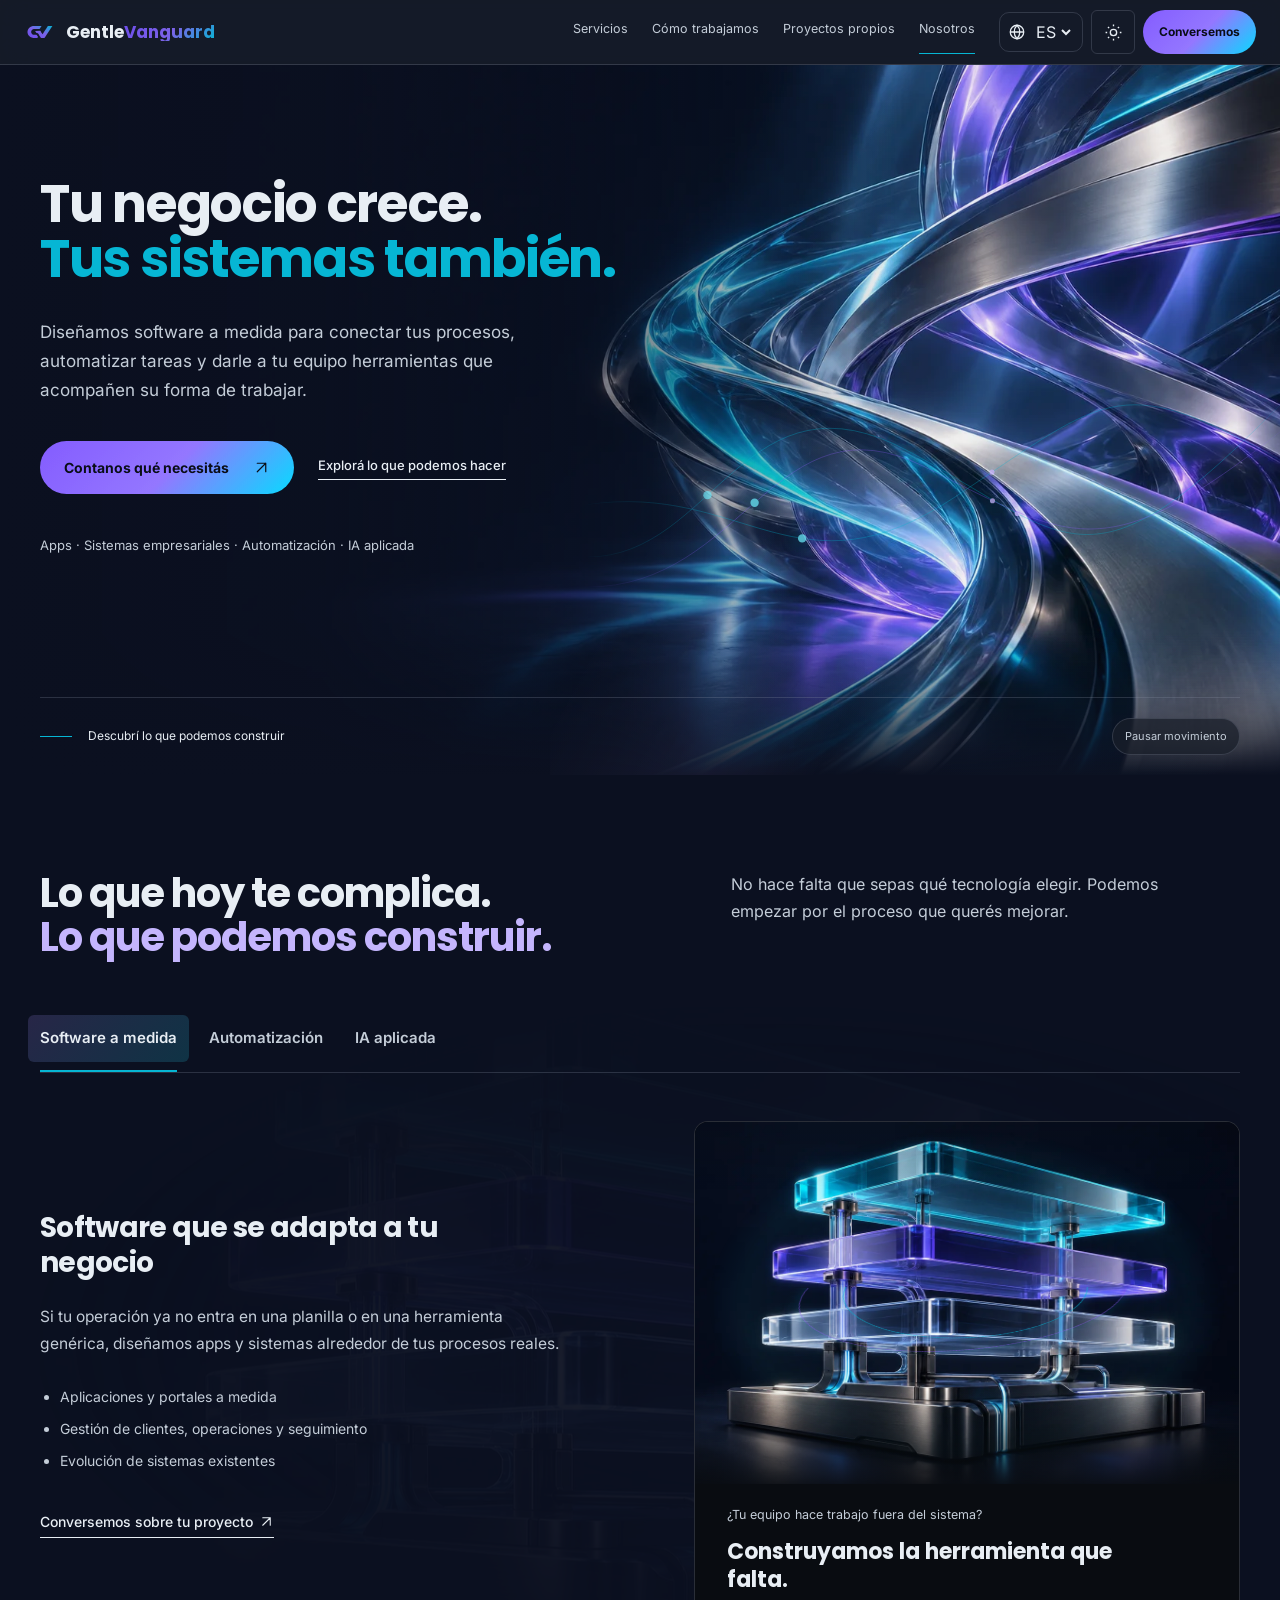
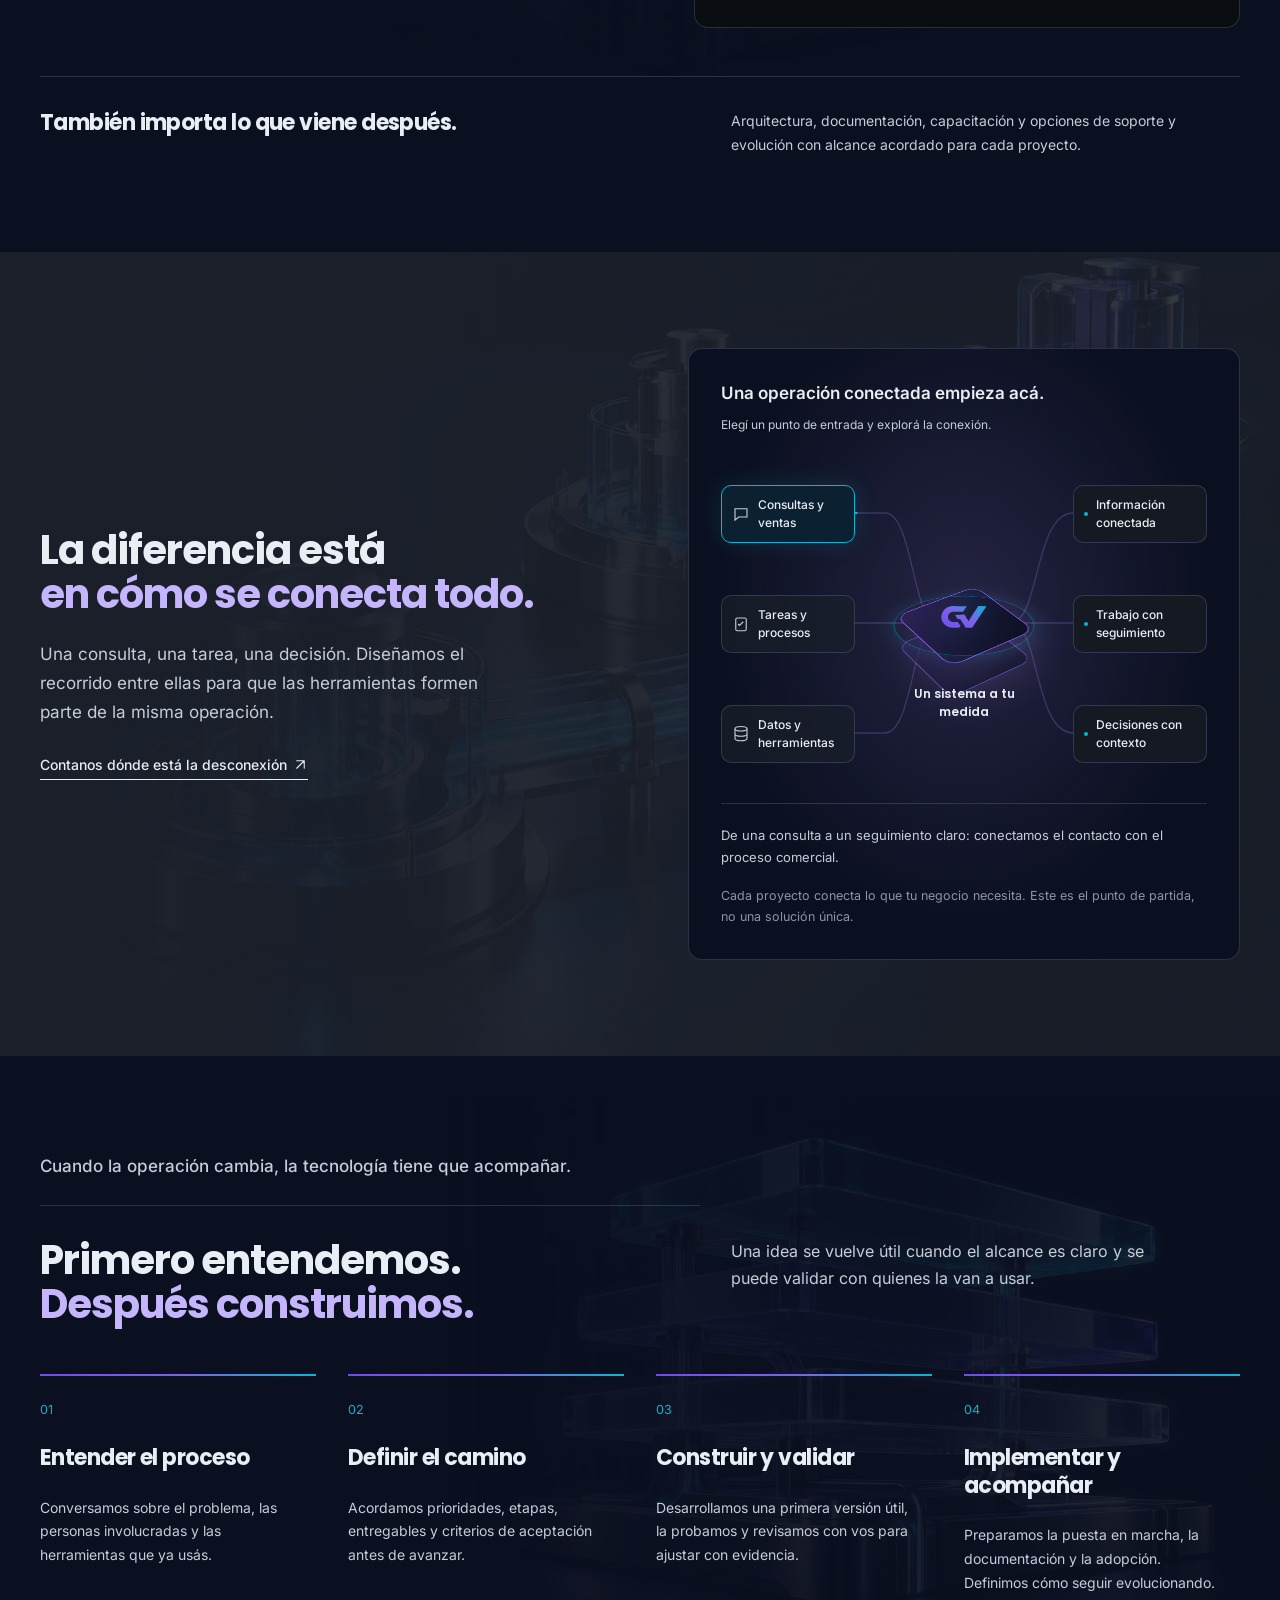
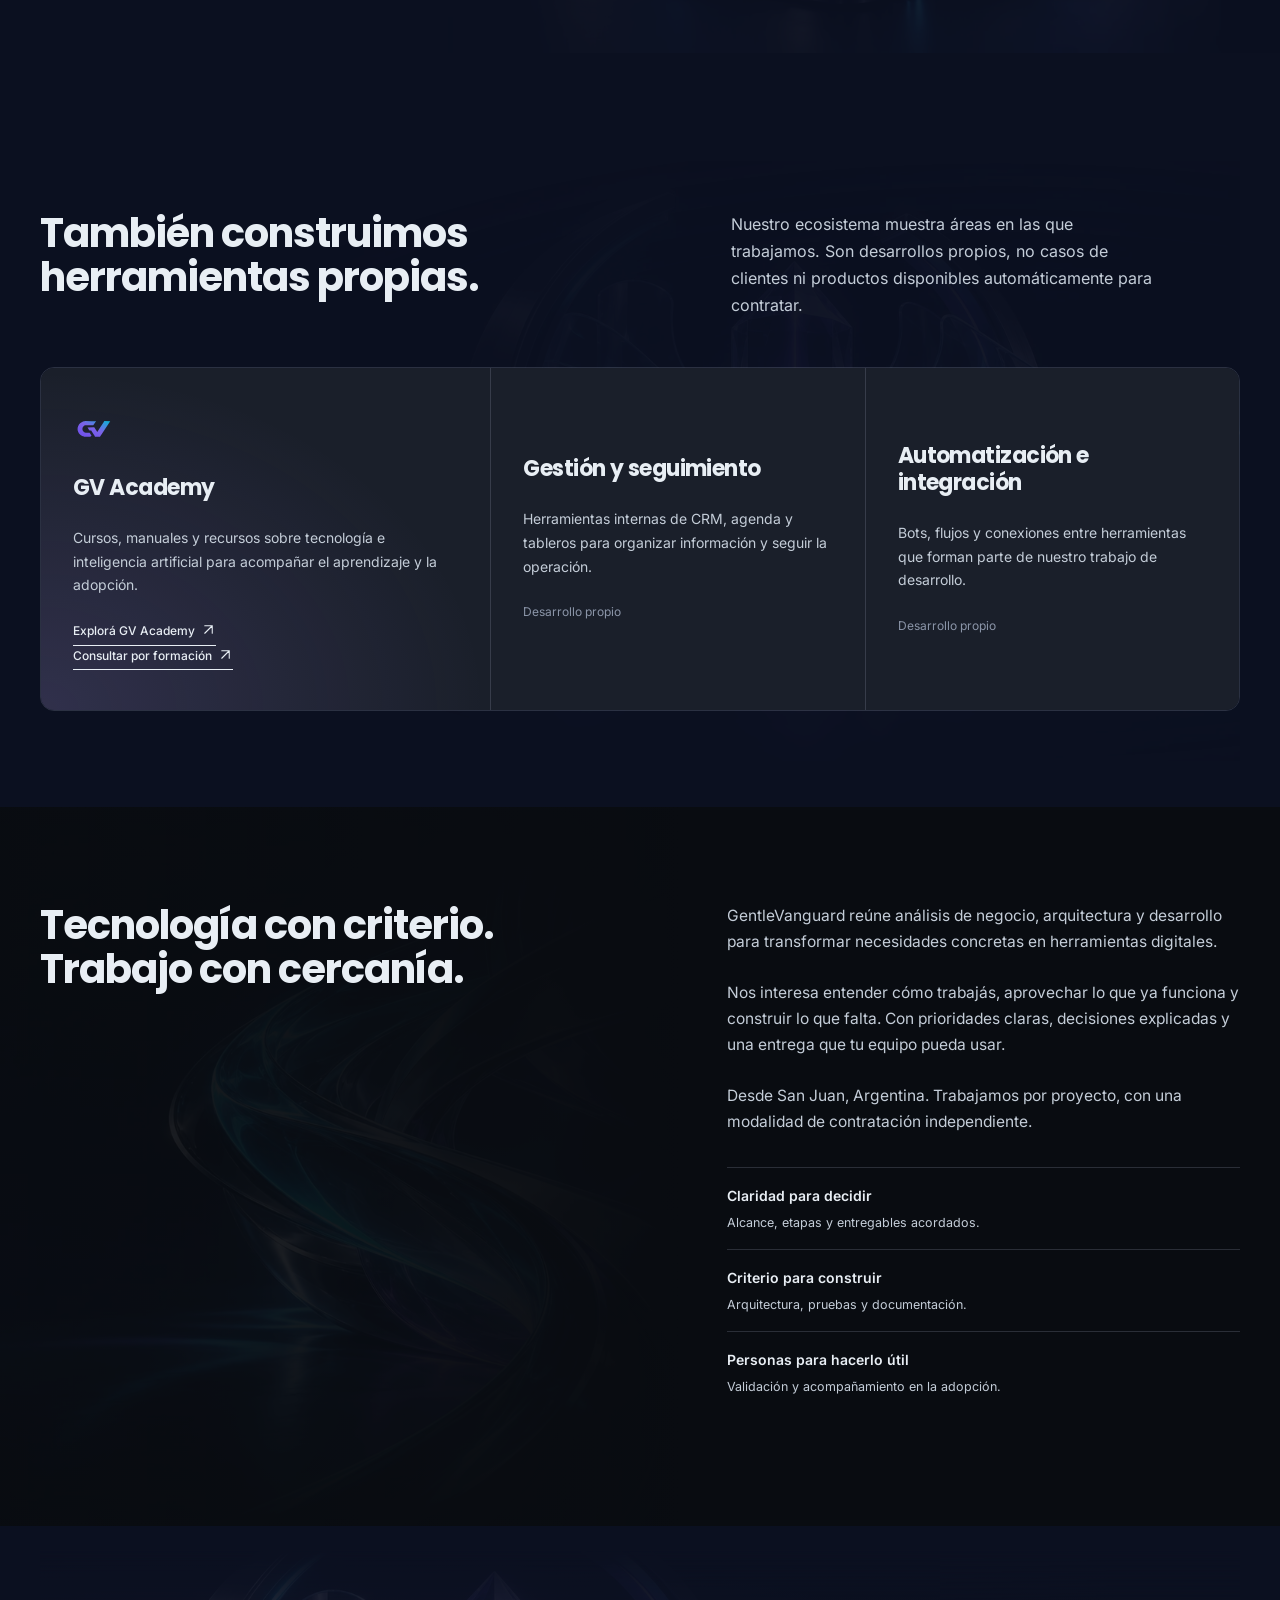
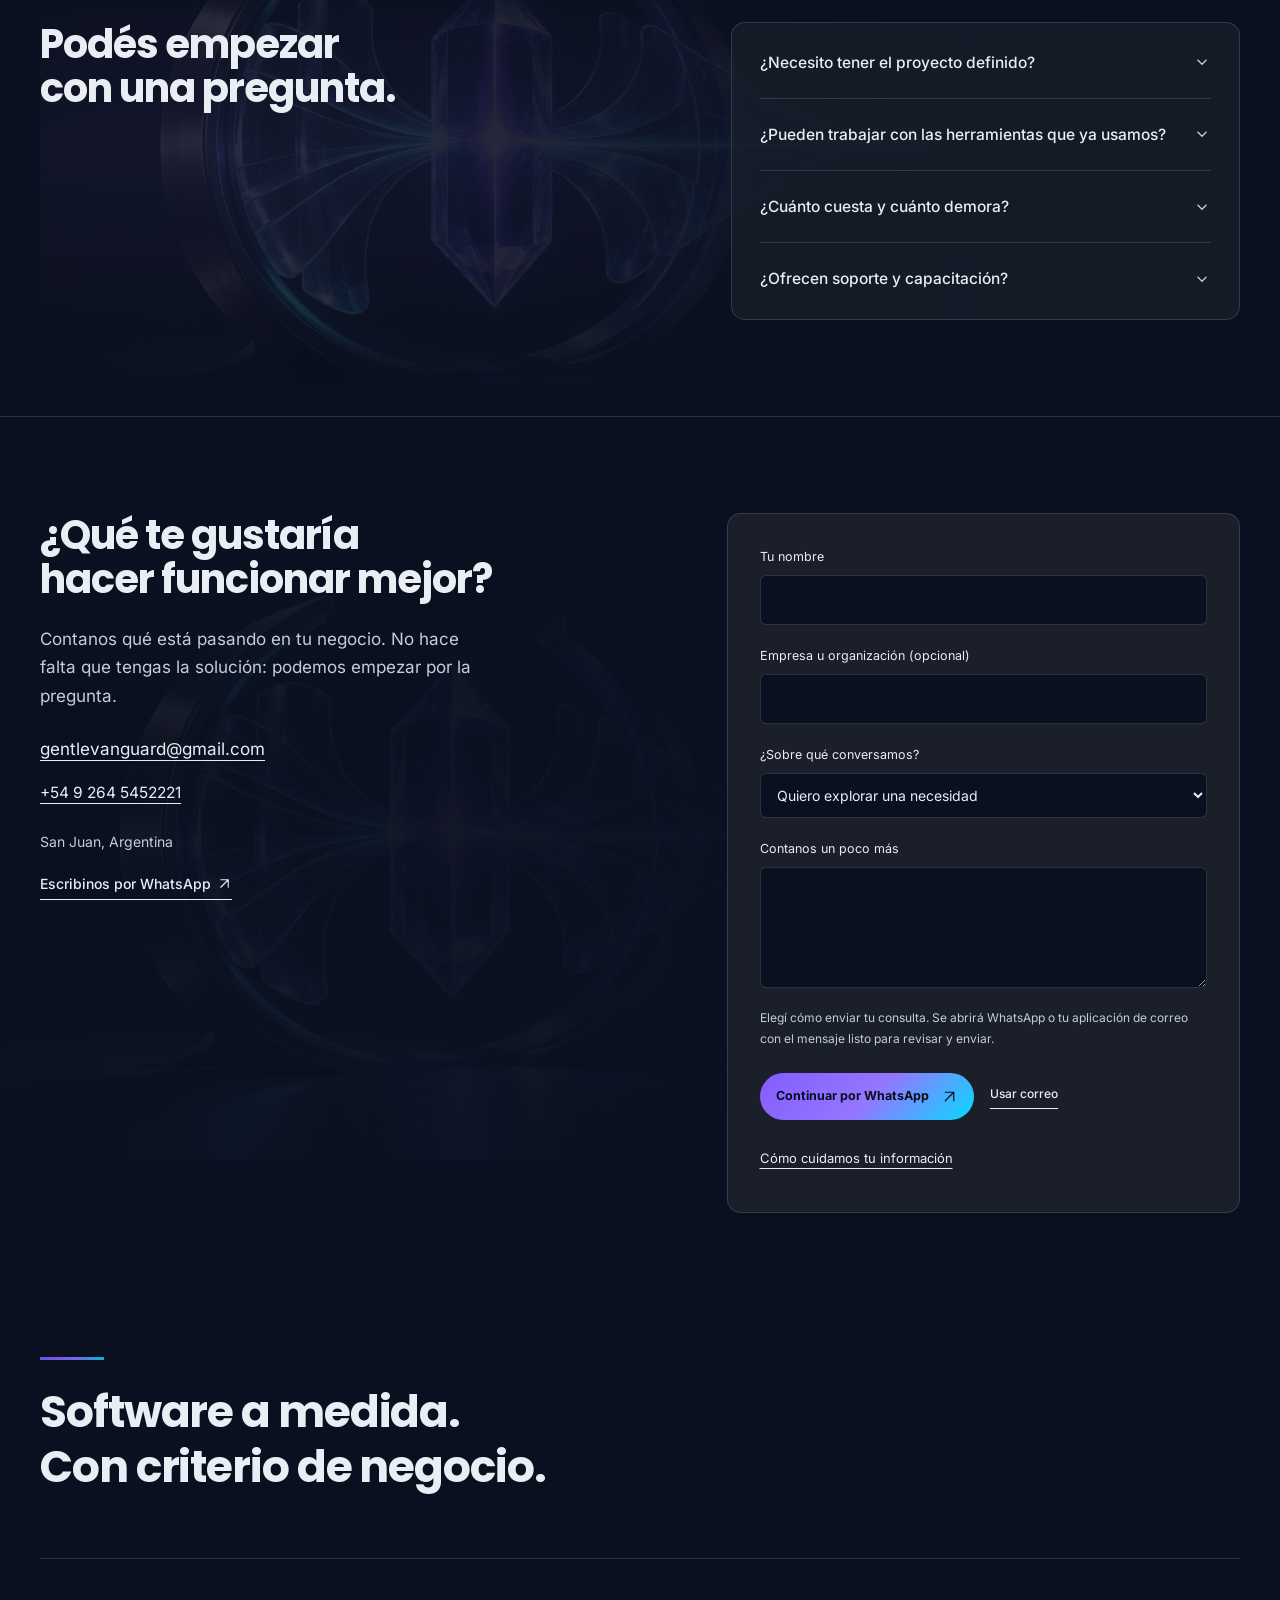
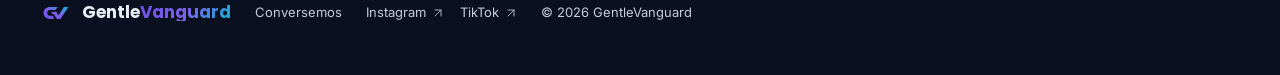
==== index.html @ 3170e5ed "Update GentleVanguard website and Academy catalog" ====
<!doctype html>
<html lang="es" data-theme="dark" id="page-top">
<head>
  <meta charset="utf-8"><meta name="viewport" content="width=device-width, initial-scale=1">
  <title>GentleVanguard — Software a medida para tu negocio</title>
  <meta name="description" content="Diseñamos apps, sistemas empresariales y automatizaciones a medida. Conectá tus procesos y avanzá por etapas con GentleVanguard.">
  <meta name="theme-color" content="#0B1020">
  <meta name="robots" content="index,follow">
  <meta property="og:type" content="website"><meta property="og:locale" content="es_AR">
  <meta property="og:title" content="GentleVanguard — Software a medida para tu negocio">
  <meta property="og:description" content="Apps, sistemas y automatización para conectar tu operación. Conversemos sobre lo que tu negocio necesita.">
  <link rel="preload" as="image" href="assets/nexus-hero.webp" media="(min-width: 769px)"><link rel="icon" href="assets/favicon.svg" type="image/svg+xml"><link rel="manifest" href="manifest.webmanifest">
  <link rel="stylesheet" href="assets/gv-fonts.css"><link rel="stylesheet" href="shell.css"><link rel="stylesheet" href="main.css"><link rel="stylesheet" href="site.css"><link rel="stylesheet" href="refinements.css">
  <script src="shell.js" defer></script><script src="content.js" defer></script><script src="app.js" defer></script><script src="experience.js" defer></script>
<link rel="canonical" href="https://gentlevanguard.github.io/"><meta property="og:url" content="https://gentlevanguard.github.io/"><meta property="og:image" content="https://gentlevanguard.github.io/assets/social-preview.png"><script>(()=>{function academyRoute(){if(/^#(?:sec-(?:destacados|cursos|manuales|micro|toolkits|gratis)|lead|charla-1)$/.test(location.hash))location.replace('/academy/'+location.search+location.hash)}academyRoute();addEventListener('hashchange',academyRoute)})();</script><link rel="stylesheet" href="public-chrome.css"></head>
<body data-public-surface="corporate" class="gv-app-shell">
  <a class="skip" href="#main" data-i18n="skip">Saltar al contenido</a>
  <header class="gv-topbar"><div class="gv-topbar-inner">
    <a href="#" class="gv-brand" aria-label="GentleVanguard"><img src="assets/icon.svg" class="gv-brand-logo" width="32" height="32" alt=""><span class="gv-brand-wordmark">Gentle<span>Vanguard</span></span></a>
    <nav id="navigation" aria-label="Principal"><a href="#servicios" data-i18n="navServices">Servicios</a><a href="#metodo" data-i18n="navMethod">Cómo trabajamos</a><a href="#proyectos" data-i18n="navProjects">Proyectos propios</a><a href="#nosotros" data-i18n="navAbout">Nosotros</a></nav>
    <div class="controls"><div class="language-control"><svg class="language-icon" width="18" height="18" viewBox="0 0 24 24" fill="none" stroke="currentColor" stroke-width="1.7" aria-hidden="true"><circle cx="12" cy="12" r="9"/><path d="M3 12h18M12 3c5 5 5 13 0 18-5-5-5-13 0-18Z"/></svg><select id="language" aria-label="Idioma"><option value="es">ES</option><option value="en">EN</option><option value="pt">PT</option></select></div><button id="theme" class="gv-icon-btn" type="button" aria-label="Cambiar tema"><svg width="19" height="19" viewBox="0 0 24 24" fill="none" stroke="currentColor" stroke-width="1.7" aria-hidden="true"><path d="M20.8 13a9 9 0 0 1-9.8-9.8A9 9 0 1 0 20.8 13Z"/></svg></button><a class="gv-btn gv-btn-primary button small" href="#contacto" data-i18n="talk">Conversemos</a><button id="menu" class="gv-icon-btn" type="button" aria-controls="navigation" aria-expanded="false" aria-label="Abrir menú"><svg width="22" height="22" viewBox="0 0 24 24" fill="none" stroke="currentColor" stroke-width="1.7" aria-hidden="true"><path d="M4 7h16M4 12h16M4 17h16"/></svg></button></div>
  </div></header>
  <main id="main">
    <section class="hero cinematic" aria-labelledby="hero-title"><picture class="hero-art" aria-hidden="true"><source media="(max-width:768px)" srcset="assets/nexus-mobile.webp"><img src="assets/nexus-hero.webp" width="1672" height="941" alt="" fetchpriority="high"></picture><div class="hero-shade" aria-hidden="true"></div><div class="hero-light" aria-hidden="true"></div><div class="wrap hero-layout"><div class="hero-copy"><h1 id="hero-title"><span data-i18n="hero1">Tu negocio crece.</span><br><span class="accent" data-i18n="hero2">Tus sistemas también.</span></h1><p class="lead" data-i18n="heroDesc">Diseñamos software a medida para conectar tus procesos, automatizar tareas y darle a tu equipo herramientas que acompañen su forma de trabajar.</p><div class="actions"><a class="gv-btn gv-btn-primary button" href="#contacto"><span data-i18n="heroCta">Contanos qué necesitás</span><span aria-hidden="true">↗</span></a><a class="text-link" href="#servicios" data-i18n="heroExplore">Explorá lo que podemos hacer</a></div><p class="hero-note" data-i18n="heroNote">Apps · Sistemas empresariales · Automatización · IA aplicada</p></div>
<div class="hero-signature" aria-hidden="true"><svg viewBox="0 0 480 190" fill="none"><path d="M5 150C90 150 110 20 220 80S340 180 475 40"/><circle r="2.8"><animateMotion dur="7s" begin="-0s" repeatCount="indefinite" path="M5 150C90 150 110 20 220 80S340 180 475 40"/></circle><circle r="1.7"><animateMotion dur="7s" begin="-3s" repeatCount="indefinite" path="M5 150C90 150 110 20 220 80S340 180 475 40"/></circle><path d="M5 170C110 170 130 40 230 90S350 160 475 60"/><circle r="2.8"><animateMotion dur="9s" begin="-1s" repeatCount="indefinite" path="M5 170C110 170 130 40 230 90S350 160 475 60"/></circle><circle r="1.7"><animateMotion dur="9s" begin="-4s" repeatCount="indefinite" path="M5 170C110 170 130 40 230 90S350 160 475 60"/></circle><path d="M5 115C110 100 145 180 250 110S360 25 475 90"/><circle r="2.8"><animateMotion dur="11s" begin="-2s" repeatCount="indefinite" path="M5 115C110 100 145 180 250 110S360 25 475 90"/></circle><circle r="1.7"><animateMotion dur="11s" begin="-5s" repeatCount="indefinite" path="M5 115C110 100 145 180 250 110S360 25 475 90"/></circle></svg></div></div><div class="wrap hero-bottom"><a href="#servicios" class="scroll-cue"><span class="scroll-line" aria-hidden="true"></span><span data-i18n="scrollDiscover">Descubrí lo que podemos construir</span></a><button class="motion-toggle" type="button" aria-pressed="false" data-i18n="pauseMotion">Pausar movimiento</button></div></section>
    <section class="wrap section" id="servicios"><div class="section-heading"><h2><span data-i18n="servicesTitleFirst">Lo que hoy te complica.</span><br><span class="section-accent" data-i18n="servicesTitleAccent">Lo que podemos construir.</span></h2><p data-i18n="servicesIntro">No hace falta que sepas qué tecnología elegir. Podemos empezar por el proceso que querés mejorar.</p></div>
      <div class="service-explorer"><div class="service-tabs" role="tablist" aria-label="Servicios"><button class="service-tab" id="tab-software" type="button" role="tab" aria-controls="panel-software" aria-selected="true" data-service="software" data-i18n="tabSoftware">Software a medida</button><button class="service-tab" id="tab-automation" type="button" role="tab" aria-controls="panel-automation" aria-selected="false" data-service="automation" data-i18n="tabAutomation">Automatización</button><button class="service-tab" id="tab-ai" type="button" role="tab" aria-controls="panel-ai" aria-selected="false" data-service="ai" data-i18n="tabAi">IA aplicada</button></div><div class="service-panels"><div class="service-row" id="panel-software" role="tabpanel" aria-labelledby="tab-software" tabindex="0"><div><h3 data-i18n="s1Title">Software que se adapta a tu negocio</h3><p data-i18n="s1Desc">Si tu operación ya no entra en una planilla o en una herramienta genérica, diseñamos apps y sistemas alrededor de tus procesos reales.</p><ul><li data-i18n="s1a">Aplicaciones y portales a medida</li><li data-i18n="s1b">Gestión de clientes, operaciones y seguimiento</li><li data-i18n="s1c">Evolución de sistemas existentes</li></ul><a href="#contacto" class="text-link" data-interest="software" data-i18n="serviceCta">Conversemos sobre tu proyecto ↗</a></div><div class="service-aside spotlight-card"><figure aria-hidden="true" class="service-scene" data-scene="software"><div class="scene-object"><img src="assets/service-software.webp" width="1200" height="800" loading="lazy" decoding="async" alt="" data-scene-art><span class="scene-halo halo-a"></span><span class="scene-halo halo-b"></span><span class="scene-flare"></span></div></figure><span data-i18n="s1Prompt">¿Tu equipo hace trabajo fuera del sistema?</span><p data-i18n="s1Answer">Construyamos la herramienta que falta.</p></div></div>
      <div class="service-row" id="panel-automation" role="tabpanel" aria-labelledby="tab-automation" tabindex="0"><div><h3 data-i18n="s2Title">Menos tareas repetidas. Más conexión.</h3><p data-i18n="s2Desc">Conectamos herramientas y automatizamos pasos de la operación para que la información llegue donde tiene que estar.</p><ul><li data-i18n="s2a">Integraciones entre sistemas, CRM y pagos</li><li data-i18n="s2b">Bots y flujos de atención por WhatsApp</li><li data-i18n="s2c">Tableros y reportes para dar seguimiento</li></ul><a href="#contacto" class="text-link" data-interest="automation" data-i18n="automationCta">Hablemos de tus procesos ↗</a></div><div class="service-aside spotlight-card"><figure aria-hidden="true" class="service-scene" data-scene="automation"><div class="scene-object"><img src="assets/service-automation.webp" width="1200" height="800" loading="lazy" decoding="async" alt="" data-scene-art><span class="scene-halo halo-a"></span><span class="scene-halo halo-b"></span><span class="scene-flare"></span></div></figure><span data-i18n="s2Prompt">¿Cargás el mismo dato más de una vez?</span><p data-i18n="s2Answer">Conectemos lo que hoy funciona por separado.</p></div></div>
      <div class="service-row" id="panel-ai" role="tabpanel" aria-labelledby="tab-ai" tabindex="0"><div><h3 data-i18n="s3Title">IA aplicada, con un propósito claro</h3><p data-i18n="s3Desc">Evaluamos dónde la inteligencia artificial puede ayudar: asistentes, consulta de información y apoyo a tareas concretas, con límites y revisión humana definidos.</p><ul><li data-i18n="s3a">Asistentes conectados a información de tu organización</li><li data-i18n="s3b">Apoyo a flujos de trabajo y contenidos</li><li data-i18n="s3c">Capacitación para una adopción responsable</li></ul><a href="#contacto" class="text-link" data-interest="ai" data-i18n="aiCta">Exploremos un caso de uso ↗</a></div><div class="service-aside spotlight-card"><figure aria-hidden="true" class="service-scene" data-scene="ai"><div class="scene-object"><img src="assets/service-ai.webp" width="1200" height="800" loading="lazy" decoding="async" alt="" data-scene-art><span class="scene-halo halo-a"></span><span class="scene-halo halo-b"></span><span class="scene-flare"></span></div></figure><span data-i18n="s3Prompt">¿Querés usar IA y no sabés por dónde empezar?</span><p data-i18n="s3Answer">Empecemos por una necesidad concreta.</p></div></div>
      </div></div><div class="support-line"><h3 data-i18n="supportTitle">También importa lo que viene después.</h3><p data-i18n="supportDesc">Arquitectura, documentación, capacitación y opciones de soporte y evolución con alcance acordado para cada proyecto.</p></div>
    </section>
    <section class="connections section"><div class="wrap connections-layout"><div><h2><span data-i18n="connectionsTitleFirst">La diferencia está</span><br><span class="section-accent" data-i18n="connectionsTitleAccent">en cómo se conecta todo.</span></h2><p class="lead" data-i18n="connectionsDesc">Una consulta, una tarea, una decisión. Diseñamos el recorrido entre ellas para que las herramientas formen parte de la misma operación.</p><a class="text-link" href="#contacto" data-i18n="connectionsCta">Contanos dónde está la desconexión ↗</a></div><figure class="operation operation-network" data-entry="sales" aria-labelledby="operation-title"><figcaption id="operation-title" data-i18n="diagramTitle">Una operación conectada empieza acá.</figcaption><p class="op-instruction" data-i18n="opInstruction">Elegí un punto de entrada y explorá la conexión.</p><div class="op-board"><svg class="op-connections op-mobile-connections" viewBox="0 0 360 460" preserveAspectRatio="none" fill="none" aria-hidden="true"><path class="op-wire" d="M60 98V135C60 182 180 155 180 210"/><path class="op-signal signal-sales" d="M60 98V135C60 182 180 155 180 210"/><path class="op-wire" d="M180 98V210"/><path class="op-signal signal-tasks" d="M180 98V210"/><path class="op-wire" d="M300 98V135C300 182 180 155 180 210"/><path class="op-signal signal-data" d="M300 98V135C300 182 180 155 180 210"/><path class="op-wire" d="M180 250C180 316 60 280 60 360"/><path class="op-signal signal-out" d="M180 250C180 316 60 280 60 360"/><path class="op-wire" d="M180 250V360"/><path class="op-signal signal-out" d="M180 250V360"/><path class="op-wire" d="M180 250C180 316 300 280 300 360"/><path class="op-signal signal-out" d="M180 250C180 316 300 280 300 360"/></svg><svg class="op-connections" viewBox="0 0 640 360" preserveAspectRatio="none" fill="none" aria-hidden="true"><path class="op-wire wire-in wire-sales" d="M174 70H216C253 70 252 180 285 180"/><path class="op-signal signal-sales" d="M174 70H216C253 70 252 180 285 180"/><path class="op-wire wire-in wire-tasks" d="M174 180H285"/><path class="op-signal signal-tasks" d="M174 180H285"/><path class="op-wire wire-in wire-data" d="M174 290H216C253 290 252 180 285 180"/><path class="op-signal signal-data" d="M174 290H216C253 290 252 180 285 180"/><path class="op-wire wire-out" d="M355 180H381C420 180 412 70 464 70"/><path class="op-signal signal-out" d="M355 180H381C420 180 412 70 464 70"/><path class="op-wire wire-out" d="M355 180H464"/><path class="op-signal signal-out" d="M355 180H464"/><path class="op-wire wire-out" d="M355 180H381C420 180 412 290 464 290"/><path class="op-signal signal-out" d="M355 180H381C420 180 412 290 464 290"/></svg><div class="op-inputs" role="group" aria-label="Puntos de entrada"><button class="op-input input-sales" type="button" data-entry="sales" aria-pressed="true"><svg width="19" height="19" viewBox="0 0 24 24" fill="none" stroke="currentColor" stroke-width="1.5" aria-hidden="true"><path d="M4 5h16v11H9l-5 4V5Z"/></svg><span data-i18n="flowSales">Consultas y ventas</span></button><button class="op-input input-tasks" type="button" data-entry="tasks" aria-pressed="false"><svg width="19" height="19" viewBox="0 0 24 24" fill="none" stroke="currentColor" stroke-width="1.5" aria-hidden="true"><rect x="5" y="4" width="14" height="17" rx="2"/><path d="m8 12 2 2 5-5"/></svg><span data-i18n="flowTasks">Tareas y procesos</span></button><button class="op-input input-data" type="button" data-entry="data" aria-pressed="false"><svg width="19" height="19" viewBox="0 0 24 24" fill="none" stroke="currentColor" stroke-width="1.5" aria-hidden="true"><ellipse cx="12" cy="5" rx="8" ry="3"/><path d="M4 5v13c0 4 16 4 16 0V5M4 12c0 4 16 4 16 0"/></svg><span data-i18n="flowData">Datos y herramientas</span></button></div><div class="op-core"><span class="core-plane plane-back" aria-hidden="true"></span><span class="core-plane plane-front" aria-hidden="true"></span><span class="core-orbit" aria-hidden="true"></span><img src="assets/icon.svg" width="58" height="58" alt=""><strong data-i18n="flowCore">Un sistema a tu medida</strong></div><div class="op-output output-0"><span class="output-dot" aria-hidden="true"></span><span data-i18n="flow1">Información conectada</span></div><div class="op-output output-1"><span class="output-dot" aria-hidden="true"></span><span data-i18n="flow2">Trabajo con seguimiento</span></div><div class="op-output output-2"><span class="output-dot" aria-hidden="true"></span><span data-i18n="flow3">Decisiones con contexto</span></div></div><div class="op-scenarios" aria-live="polite"><p data-op-description="sales" data-i18n="opSalesDesc">De una consulta a un seguimiento claro: conectamos el contacto con el proceso comercial.</p><p data-op-description="tasks" data-i18n="opTasksDesc" hidden>De una tarea repetida a un flujo coordinado: conectamos los pasos y sus responsables.</p><p data-op-description="data" data-i18n="opDataDesc" hidden>De datos dispersos a información útil: conectamos herramientas para consultar y decidir con contexto.</p></div><p class="op-note" data-i18n="diagramNote">Cada proyecto conecta lo que tu negocio necesita. Este es el punto de partida, no una solución única.</p></figure></div></section><section class="method section ambient-section" id="metodo"><div class="wrap"><p class="method-principle" data-i18n="statement">Cuando la operación cambia, la tecnología tiene que acompañar.</p><div class="section-heading"><h2><span data-i18n="methodTitleFirst">Primero entendemos.</span><br><span class="section-accent" data-i18n="methodTitleAccent">Después construimos.</span></h2><p data-i18n="methodIntro">Una idea se vuelve útil cuando el alcance es claro y se puede validar con quienes la van a usar.</p></div><ol class="steps"><li><h3 data-i18n="m1Title">Entender el proceso</h3><p data-i18n="m1Desc">Conversamos sobre el problema, las personas involucradas y las herramientas que ya usás.</p></li><li><h3 data-i18n="m2Title">Definir el camino</h3><p data-i18n="m2Desc">Acordamos prioridades, etapas, entregables y criterios de aceptación antes de avanzar.</p></li><li><h3 data-i18n="m3Title">Construir y validar</h3><p data-i18n="m3Desc">Desarrollamos una primera versión útil, la probamos y revisamos con vos para ajustar con evidencia.</p></li><li><h3 data-i18n="m4Title">Implementar y acompañar</h3><p data-i18n="m4Desc">Preparamos la puesta en marcha, la documentación y la adopción. Definimos cómo seguir evolucionando.</p></li></ol></div></section>
    <section class="wrap section ambient-section" id="proyectos"><div class="section-heading"><h2 data-i18n="projectsTitle">También construimos<br>herramientas propias.</h2><p data-i18n="projectsIntro">Nuestro ecosistema muestra áreas en las que trabajamos. Son desarrollos propios, no casos de clientes ni productos disponibles automáticamente para contratar.</p></div><div class="projects"><article class="spotlight-card"><img src="assets/icon.svg" width="42" height="42" alt="" loading="lazy"><h3>GV Academy</h3><p data-i18n="p1Desc">Cursos, manuales y recursos sobre tecnología e inteligencia artificial para acompañar el aprendizaje y la adopción.</p><a href="academy/" rel="noopener noreferrer" class="text-link" data-i18n="academyDemo">Explorá GV Academy ↗</a><a href="#contacto" data-interest="academy" class="text-link" data-i18n="p1Cta">Consultar por formación ↗</a></article><article class="spotlight-card"><h3 data-i18n="p2Title">Gestión y seguimiento</h3><p data-i18n="p2Desc">Herramientas internas de CRM, agenda y tableros para organizar información y seguir la operación.</p><span class="project-label" data-i18n="ownDevelopment">Desarrollo propio</span></article><article class="spotlight-card"><h3 data-i18n="p3Title">Automatización e integración</h3><p data-i18n="p3Desc">Bots, flujos y conexiones entre herramientas que forman parte de nuestro trabajo de desarrollo.</p><span class="project-label" data-i18n="ownDevelopment">Desarrollo propio</span></article></div></section>
    <section class="about section" id="nosotros"><div class="wrap about-grid"><div class="about-art" aria-hidden="true"></div><h2 data-i18n="aboutTitle">Tecnología con criterio.<br>Trabajo con cercanía.</h2><div><p class="lead" data-i18n="aboutDesc">GentleVanguard reúne análisis de negocio, arquitectura y desarrollo para transformar necesidades concretas en herramientas digitales.</p><p data-i18n="aboutMore">Nos interesa entender cómo trabajás, aprovechar lo que ya funciona y construir lo que falta. Con prioridades claras, decisiones explicadas y una entrega que tu equipo pueda usar.</p><p class="company-location" data-i18n="companyLocation">Desde San Juan, Argentina. Trabajamos por proyecto, con una modalidad de contratación independiente.</p><dl class="principles"><div><dt data-i18n="v1Title">Claridad para decidir</dt><dd data-i18n="v1Desc">Alcance, etapas y entregables acordados.</dd></div><div><dt data-i18n="v2Title">Criterio para construir</dt><dd data-i18n="v2Desc">Arquitectura, pruebas y documentación.</dd></div><div><dt data-i18n="v3Title">Personas para hacerlo útil</dt><dd data-i18n="v3Desc">Validación y acompañamiento en la adopción.</dd></div></dl></div></div></section>
    <section class="wrap section faq" id="preguntas"><div class="section-heading"><h2 data-i18n="faqTitle">Podés empezar<br>con una pregunta.</h2></div><div><details name="gv-faq"><summary><span data-i18n="q1">¿Necesito tener el proyecto definido?</span><svg width="18" height="18" viewBox="0 0 24 24" fill="none" stroke="currentColor" stroke-width="1.7" aria-hidden="true"><path d="m6 9 6 6 6-6"/></svg></summary><p data-i18n="a1">No. Podés contarnos qué tarea te cuesta, qué sistema te limita o qué idea querés explorar. A partir de eso definimos si tiene sentido trabajar juntos y qué conviene analizar primero.</p></details><details name="gv-faq"><summary><span data-i18n="q2">¿Pueden trabajar con las herramientas que ya usamos?</span><svg width="18" height="18" viewBox="0 0 24 24" fill="none" stroke="currentColor" stroke-width="1.7" aria-hidden="true"><path d="m6 9 6 6 6-6"/></svg></summary><p data-i18n="a2">Evaluamos el sistema actual y sus posibilidades de integración. La propuesta depende de los accesos, las condiciones técnicas y las necesidades del proyecto.</p></details><details name="gv-faq"><summary><span data-i18n="q3">¿Cuánto cuesta y cuánto demora?</span><svg width="18" height="18" viewBox="0 0 24 24" fill="none" stroke="currentColor" stroke-width="1.7" aria-hidden="true"><path d="m6 9 6 6 6-6"/></svg></summary><p data-i18n="a3">Depende del alcance, las integraciones y las etapas. Primero entendemos la necesidad; después presentamos una propuesta con entregables, plazos y condiciones.</p></details><details name="gv-faq"><summary><span data-i18n="q4">¿Ofrecen soporte y capacitación?</span><svg width="18" height="18" viewBox="0 0 24 24" fill="none" stroke="currentColor" stroke-width="1.7" aria-hidden="true"><path d="m6 9 6 6 6-6"/></svg></summary><p data-i18n="a4">Podemos incluir documentación, capacitación, mantenimiento y evolución. El alcance y las condiciones se acuerdan en cada propuesta.</p></details></div></section>
    <section class="contact section" id="contacto"><div class="contact-art" aria-hidden="true"></div><div class="wrap contact-grid"><div><h2 data-i18n="contactTitle">¿Qué te gustaría<br>hacer funcionar mejor?</h2><p class="lead" data-i18n="contactDesc">Contanos qué está pasando en tu negocio. No hace falta que tengas la solución: podemos empezar por la pregunta.</p><a class="contact-email" href="mailto:gentlevanguard@gmail.com">gentlevanguard@gmail.com</a><a class="contact-phone" href="tel:+5492645452221">+54 9 264 5452221</a><p class="contact-location" data-i18n="location">San Juan, Argentina</p><a class="text-link" href="https://wa.me/5492645452221" target="_blank" rel="noopener noreferrer" data-i18n="directWa">Escribinos por WhatsApp ↗</a></div><form id="contact-form"><label for="name" data-i18n="name">Tu nombre</label><input id="name" name="name" autocomplete="name" required maxlength="100"><label for="company" data-i18n="company">Empresa u organización (opcional)</label><input id="company" name="company" autocomplete="organization" maxlength="140"><label for="interest" data-i18n="interest">¿Sobre qué conversamos?</label><select id="interest" name="interest"><option value="general" data-i18n="interestGeneral">Quiero explorar una necesidad</option><option value="software" data-i18n="interestSoftware">Software a medida</option><option value="automation" data-i18n="interestAutomation">Automatización e integraciones</option><option value="ai" data-i18n="interestAi">IA aplicada</option><option value="academy" data-i18n="interestAcademy">Formación y Academy</option></select><label for="message" data-i18n="message">Contanos un poco más</label><textarea id="message" name="message" rows="4" required minlength="10" maxlength="2000"></textarea><p class="form-note" data-i18n="formNote">Elegí cómo enviar tu consulta. Se abrirá WhatsApp o tu aplicación de correo con el mensaje listo para revisar y enviar.</p><div class="actions"><button class="gv-btn gv-btn-primary button" type="submit" name="channel" value="whatsapp" data-i18n="sendWa">Continuar por WhatsApp ↗</button><button class="text-link" type="submit" name="channel" value="email" data-i18n="sendEmail">Usar correo</button></div><p id="form-status" role="status"></p><a class="privacy-link" href="#privacidad" data-i18n="privacyLink">Cómo cuidamos tu información</a></form></div></section>
    <section class="wrap privacy" id="privacidad"><details><summary data-i18n="privacyTitle">Privacidad y contacto</summary><p data-i18n="privacyText">Si llegás desde un enlace de campaña, incluimos su referencia en el mensaje que revisás. Este sitio no envía el formulario a un servidor ni guarda lo que escribís. Al elegir WhatsApp o correo, compartís los datos con el servicio que seleccionaste y los enviás cuando confirmás allí. Usamos el almacenamiento de tu navegador sólo para recordar idioma y tema. Si nos contactás, usaremos tu mensaje para responder la consulta. Podés escribir a gentlevanguard@gmail.com para consultar por tus datos. Evitá incluir contraseñas o información sensible.</p></details></section>
    <div class="brand-closing wrap"><p data-i18n="footer">Software a medida. Con criterio de negocio.</p></div>
  </main>
  <a class="back-to-top gv-back-to-top gv-icon-btn" href="#page-top" aria-label="Volver arriba" hidden><svg class="scroll-ring" width="48" height="48" viewBox="0 0 48 48" aria-hidden="true"><circle cx="24" cy="24" r="21"/></svg><svg class="arrow-up" width="20" height="20" viewBox="0 0 24 24" fill="none" stroke="currentColor" stroke-width="1.7" aria-hidden="true"><path d="M12 19V5m-6 6 6-6 6 6"/></svg></a><footer class="gv-footer wrap"><a class="gv-brand" href="#" aria-label="GentleVanguard"><img src="assets/icon.svg" class="gv-brand-logo" width="32" height="32" alt=""><span class="gv-brand-wordmark">Gentle<span>Vanguard</span></span></a><a href="#contacto" data-i18n="talk">Conversemos</a><div class="social-links"><a href="https://www.instagram.com/gentlevanguard.sj/" target="_blank" rel="noopener noreferrer">Instagram ↗</a><a href="https://www.tiktok.com/@gentlevanguard.sj" target="_blank" rel="noopener noreferrer">TikTok ↗</a></div><small>© 2026 GentleVanguard</small></footer>
  <noscript><p class="wrap">Podés explorar el sitio y contactarnos por <a href="mailto:gentlevanguard@gmail.com">correo</a> o <a href="https://wa.me/5492645452221">WhatsApp</a>. Las preferencias y el asistente de consulta requieren JavaScript.</p></noscript>
</body>
</html>
---- assets/gv-fonts.css ----
/* Gentle-Vanguard — Fuentes canónicas self-host (O-1, DD-20261002-01)
 * Poppins (display 700) · Inter (body) · JetBrains Mono (código)
 * Licencia SIL OFL 1.1 — redistribución permitida; paquete nativo, cero CDN.
 * IMPORT: @gentle-vanguard/design-system/fonts.css
 */
/* impeccable-disable overused-font: Poppins/Inter/JetBrains Mono son la tipografía canon decretada (BRAND-KIT §2.3, DD-20260928-01) */
/* Inter 400 — OFL 1.1 (latin subset) */
@font-face {
  font-family: 'Inter';
  font-style: normal;
  font-weight: 400;
  font-display: swap;
  src: url('./fonts/Inter-400.woff2') format('woff2');
}
/* Inter 500 — OFL 1.1 (latin subset) */
@font-face {
  font-family: 'Inter';
  font-style: normal;
  font-weight: 500;
  font-display: swap;
  src: url('./fonts/Inter-500.woff2') format('woff2');
}
/* Inter 600 — OFL 1.1 (latin subset) */
@font-face {
  font-family: 'Inter';
  font-style: normal;
  font-weight: 600;
  font-display: swap;
  src: url('./fonts/Inter-600.woff2') format('woff2');
}
/* Inter 700 — OFL 1.1 (latin subset) */
@font-face {
  font-family: 'Inter';
  font-style: normal;
  font-weight: 700;
  font-display: swap;
  src: url('./fonts/Inter-700.woff2') format('woff2');
}
/* JetBrains Mono 400 — OFL 1.1 (latin subset) */
@font-face {
  font-family: 'JetBrains Mono';
  font-style: normal;
  font-weight: 400;
  font-display: swap;
  src: url('./fonts/JetBrainsMono-400.woff2') format('woff2');
}
/* JetBrains Mono 500 — OFL 1.1 (latin subset) */
@font-face {
  font-family: 'JetBrains Mono';
  font-style: normal;
  font-weight: 500;
  font-display: swap;
  src: url('./fonts/JetBrainsMono-500.woff2') format('woff2');
}
/* JetBrains Mono 600 — OFL 1.1 (latin subset) */
@font-face {
  font-family: 'JetBrains Mono';
  font-style: normal;
  font-weight: 600;
  font-display: swap;
  src: url('./fonts/JetBrainsMono-600.woff2') format('woff2');
}
/* Poppins 300 — OFL 1.1 (latin subset) */
@font-face {
  font-family: 'Poppins';
  font-style: normal;
  font-weight: 300;
  font-display: swap;
  src: url('./fonts/Poppins-300.woff2') format('woff2');
}
/* Poppins 400 — OFL 1.1 (latin subset) */
@font-face {
  font-family: 'Poppins';
  font-style: normal;
  font-weight: 400;
  font-display: swap;
  src: url('./fonts/Poppins-400.woff2') format('woff2');
}
/* Poppins 500 — OFL 1.1 (latin subset) */
@font-face {
  font-family: 'Poppins';
  font-style: normal;
  font-weight: 500;
  font-display: swap;
  src: url('./fonts/Poppins-500.woff2') format('woff2');
}
/* Poppins 600 — OFL 1.1 (latin subset) */
@font-face {
  font-family: 'Poppins';
  font-style: normal;
  font-weight: 600;
  font-display: swap;
  src: url('./fonts/Poppins-600.woff2') format('woff2');
}
/* Poppins 700 — OFL 1.1 (latin subset) */
@font-face {
  font-family: 'Poppins';
  font-style: normal;
  font-weight: 700;
  font-display: swap;
  src: url('./fonts/Poppins-700.woff2') format('woff2');
}
---- shell.css ----
/*
 * Gentle-Vanguard Design System v2 — shared application shell.
 *
 * Source of truth for topbars, navigation, atmospheric background, panels,
 * controls and footer primitives. Tokens come from the package in React
 * consumers; static apps receive the generated runtime snapshot.
 */

*,
*::before,
*::after {
  box-sizing: border-box;
}

.gv-app-shell {
  min-height: 100vh;
  background: var(--gv-bg, var(--gv-primary-bg, #0f1115));
  color: var(--gv-text, #e8eef4);
  font-family: var(--gv-font-body, Inter, system-ui, sans-serif);
}

.gv-app-shell a {
  color: inherit;
}

.gv-grid-bg {
  /* impeccable-disable codex-grid-background: official GV atmosphere for navigation shells. */
  position: fixed;
  inset: 0;
  z-index: -2;
  pointer-events: none;
  background-image:
    linear-gradient(
      color-mix(in srgb, var(--gv-purple, var(--gv-accent, #a78bfa)) 5%, transparent) 1px,
      transparent 1px
    ),
    linear-gradient(
      90deg,
      color-mix(in srgb, var(--gv-cyan, var(--gv-primary, #22d3ee)) 5%, transparent) 1px,
      transparent 1px
    );
  background-size: 48px 48px;
  mask-image: radial-gradient(ellipse 85% 80% at 50% 35%, black 35%, transparent 100%);
}

.gv-glow-a,
.gv-glow-b {
  position: fixed;
  z-index: -1;
  width: 42rem;
  height: 42rem;
  border-radius: 50%;
  pointer-events: none;
  filter: blur(48px);
}

.gv-glow-a {
  top: -20rem;
  right: -14rem;
  background: radial-gradient(
    circle,
    color-mix(in srgb, var(--gv-purple, #a78bfa) 18%, transparent),
    transparent 68%
  );
}

.gv-glow-b {
  bottom: -20rem;
  left: -14rem;
  background: radial-gradient(
    circle,
    color-mix(in srgb, var(--gv-cyan, var(--gv-primary, #22d3ee)) 15%, transparent),
    transparent 68%
  );
}

.gv-topbar {
  position: sticky;
  top: 0;
  z-index: var(--gv-z-sticky, 50);
  background: color-mix(in srgb, var(--gv-bg, #0f1115) 88%, transparent);
  border-bottom: 1px solid var(--gv-glass-border, var(--gv-border, rgba(167, 139, 250, 0.24)));
  backdrop-filter: blur(14px) saturate(140%);
  /* NOTA: solo propiedad estándar. lightningcss (vite 8) mergea la dupla
     estándar+-webkit- y emite SOLO el prefijo, que Chromium moderno rechaza
     (computed=none). Declarar solo la estándar sobrevive a todos los builds. */
}

.gv-topbar-inner,
.gv-topbar .header-inner {
  display: flex;
  align-items: center;
  gap: 16px;
  width: min(100% - 40px, var(--gv-content-max-width, 1180px));
  min-height: 62px;
  margin: 0 auto;
  padding: 10px 0;
}

.gv-brand {
  display: inline-flex;
  align-items: center;
  gap: 10px;
  flex: 0 0 auto;
  color: var(--gv-text, #e8eef4);
  font: 700 17px/1 var(--gv-font-display, 'Poppins', sans-serif);
  text-decoration: none;
  white-space: nowrap;
}

.gv-brand-logo {
  display: block;
  width: 32px;
  height: 32px;
  object-fit: contain;
}
/* impeccable-disable gradient-text: official Gentle-Vanguard wordmark treatment. */
.gv-brand-wordmark,
.gv-wordmark {
  display: inline-flex;
  align-items: baseline;
  color: var(--gv-text, #e8eef4);
  font: 700 17px/1 var(--gv-font-display, 'Poppins', sans-serif);
  letter-spacing: 0;
  white-space: nowrap;
}
/* Wordmark homologado (NORM-APP-001, fix 2026-09-15):
   "Gentle" SIEMPRE blanco/neutral; SOLO "Vanguard" lleva el gradiente.
   Regla con especificidad alta para vencer overrides de apps (archify/archify-v2
   pintaban el span completo con gradiente). */
.gv-brand-wordmark,
.gv-shell .gv-brand-wordmark,
.gv-brand-wordmark a,
.gv-shell .gv-brand-wordmark a {
  color: var(--gv-text, #e9eef4) !important;
  background: none !important;
  -webkit-background-clip: initial;
  background-clip: initial;
  -webkit-text-fill-color: initial;
  color: var(--gv-text, #eef2f7) !important;
}
.gv-brand-wordmark span,
.gv-shell .gv-brand-wordmark span,
.gv-brand-wordmark a span,
.gv-shell .gv-brand-wordmark a span {
  background: var(--gv-gradient, linear-gradient(135deg, #6E4DEB 0%, #7B63E8 52%, #06B6D4 100%)) !important;
  -webkit-background-clip: text !important;
  background-clip: text !important;
  color: transparent !important;
  -webkit-text-fill-color: transparent;
}
/* Botón de idioma: fuente homologada (13px) para que el icono no sobresalga
   ni se vea distinto entre apps (fix 2026-09-15). */
.gv-lang-dropdown-toggle,
.gv-shell .gv-lang-dropdown .gv-icon-btn,
.gv-shell .gv-lang-dropdown-toggle,
.gv-lang-dropdown .gv-icon-btn {
  font-size: 13px !important;
  line-height: 1 !important;
  padding: 0 !important;
}
.gv-shell-context {
  display: flex;
  flex-direction: column;
  gap: 2px;
  min-width: 0;
  padding-left: 10px;
  border-left: 1px solid color-mix(in srgb, var(--gv-purple, #a78bfa) 28%, transparent);
}
.gv-shell-context small {
  color: var(--gv-muted, #8b95a8);
  font: 600 10px/1 var(--gv-font-body, Inter, sans-serif);
  letter-spacing: 0.08em;
  text-transform: uppercase;
}
.gv-shell-context strong {
  overflow: hidden;
  color: var(--gv-text, #e8eef4);
  font-size: 13px;
  text-overflow: ellipsis;
  white-space: nowrap;
}

.gv-view-tabs {
  display: flex;
  align-items: center;
  gap: 4px;
  margin-left: auto;
}
.gv-view-tabs a,
.gv-view-tabs button {
  display: inline-flex;
  align-items: center;
  min-height: 36px;
  padding: 7px 11px;
  border: 1px solid transparent;
  border-radius: var(--gv-radius-md, 8px);
  color: var(--gv-muted, #8b95a8);
  background: transparent;
  font: 600 13px/1 var(--gv-font-body, Inter, sans-serif);
  text-decoration: none;
  cursor: pointer;
  transition:
    color var(--gv-duration-fast, 180ms) var(--gv-ease-out, ease-out),
    background var(--gv-duration-fast, 180ms) var(--gv-ease-out, ease-out),
    border-color var(--gv-duration-fast, 180ms) var(--gv-ease-out, ease-out);
}
.gv-view-tabs a:hover,
.gv-view-tabs a:focus-visible,
.gv-view-tabs button:hover,
.gv-view-tabs button:focus-visible,
.gv-view-tabs .active,
.gv-view-tabs [aria-current='page'] {
  color: var(--gv-text, #e8eef4);
  border-color: color-mix(in srgb, var(--gv-purple, #a78bfa) 45%, transparent);
  background: color-mix(in srgb, var(--gv-purple, #a78bfa) 14%, transparent);
}

.gv-shell-menu {
  display: none;
  width: 38px;
  height: 38px;
  margin-left: auto;
  border: 1px solid color-mix(in srgb, var(--gv-purple, #a78bfa) 35%, transparent);
  border-radius: var(--gv-radius-md, 8px);
  color: var(--gv-text, #e8eef4);
  background: transparent;
  cursor: pointer;
}
.gv-shell-menu span,
.gv-shell-menu span::before,
.gv-shell-menu span::after {
  display: block;
  width: 18px;
  height: 2px;
  margin: 0 auto;
  border-radius: 2px;
  background: currentColor;
  content: '';
}
.gv-shell-menu span::before {
  transform: translateY(-6px);
}
.gv-shell-menu span::after {
  transform: translateY(4px);
}

.gv-panel {
  border: 1px solid var(--gv-glass-border, var(--gv-border, rgba(167, 139, 250, 0.24)));
  border-radius: var(--gv-radius-lg, 12px);
  background: var(--gv-glass, rgba(26, 31, 42, 0.72));
  backdrop-filter: blur(10px);
}
.gv-btn {
  display: inline-flex;
  align-items: center;
  justify-content: center;
  gap: 8px;
  min-height: 40px;
  padding: 9px 16px;
  border: 1px solid transparent;
  border-radius: var(--gv-radius-pill, 999px);
  color: var(--gv-text, #e8eef4);
  background: transparent;
  font: 700 13px/1 var(--gv-font-body, Inter, sans-serif);
  cursor: pointer;
  transition:
    transform var(--gv-duration-fast, 180ms) var(--gv-ease-out, ease-out),
    box-shadow var(--gv-duration-fast, 180ms) var(--gv-ease-out, ease-out);
}
.gv-btn:hover:not(:disabled) {
  transform: translateY(-1px);
  box-shadow: var(--gv-elev-md, 0 8px 24px rgba(0, 0, 0, 0.24));
}
.gv-btn-primary {
  color: #0f1115;
  background: var(--gv-gradient, linear-gradient(135deg, #a78bfa, #22d3ee));
}
.gv-btn-ghost {
  border-color: color-mix(in srgb, var(--gv-cyan, var(--gv-primary, #22d3ee)) 42%, transparent);
}
.gv-btn-danger {
  color: #0f1115;
  background: var(--gv-red, #ee6d75);
}
.gv-btn-success {
  color: #0f1115;
  background: var(--gv-green, #4ade80);
}
.gv-btn-accent {
  color: #0f1115;
  background: var(--gv-purple, #8B5CF6);
}

/* Long-page navigation, native default. DD-20261017-03. */
.gv-back-to-top {
  position: fixed;
  right: max(var(--gv-space-6, 24px), env(safe-area-inset-right));
  bottom: max(var(--gv-space-6, 24px), env(safe-area-inset-bottom));
  z-index: var(--gv-z-overlay, 50);
  display: grid;
  place-items: center;
  width: 44px;
  height: 44px;
  border: 1px solid var(--gv-glass-border);
  border-radius: 50%;
  background: var(--gv-glass);
  color: var(--gv-text);
  cursor: pointer;
  text-decoration: none;
  backdrop-filter: blur(10px);
  transition: background var(--gv-duration-fast), transform var(--gv-duration-fast);
}
.gv-back-to-top[hidden] { display: none; }
.gv-back-to-top:hover { background: var(--gv-surface-raised); }
.gv-back-to-top:focus-visible { outline: 3px solid var(--gv-cyan); outline-offset: 3px; }
@media (max-width: 639px) {
  .gv-back-to-top {
    right: max(var(--gv-space-4, 16px), env(safe-area-inset-right));
    bottom: max(var(--gv-space-4, 16px), env(safe-area-inset-bottom));
  }
}
.gv-btn:focus-visible,
.gv-view-tabs a:focus-visible,
.gv-view-tabs button:focus-visible,
.gv-shell-menu:focus-visible {
  outline: 3px solid var(--gv-cyan-soft, var(--gv-primary-light, #67e8f9));
  outline-offset: 2px;
}

.gv-footer {
  display: flex;
  justify-content: center;
  gap: 10px;
  flex-wrap: wrap;
  margin-top: 48px;
  padding: 18px 20px;
  border-top: 1px solid var(--gv-glass-border, var(--gv-border, rgba(167, 139, 250, 0.24)));
  color: var(--gv-muted, #8b95a8);
  font: 12px/1.5 var(--gv-font-body, Inter, sans-serif);
}
.gv-footer a {
  color: var(--gv-text-secondary, var(--gv-text, #e8eef4));
  text-decoration: none;
}
.gv-footer a:not(.gv-brand) {
  display: inline-flex;
  align-items: center;
  min-height: 44px;
}
.gv-footer a:hover,
.gv-footer a:focus-visible {
  text-decoration: underline;
  text-underline-offset: 3px;
}

@media (max-width: 1023px) {
  .gv-topbar-inner {
    flex-wrap: wrap;
  }
  .gv-shell-menu {
    display: block;
  }
  .gv-view-tabs.gv-collapsible {
    display: none;
    order: 3;
    width: 100%;
    margin-left: 0;
    flex-direction: column;
    align-items: stretch;
  }
  .gv-view-tabs.gv-collapsible.is-open {
    display: flex;
  }
}
@media (max-width: 639px) {
  .gv-topbar-inner,
  .gv-topbar .header-inner {
    width: min(100% - 24px, var(--gv-content-max-width, 1180px));
    gap: 10px;
    flex-wrap: wrap;
  }
  .gv-brand { min-width: 0; }
  .gv-view-tabs { max-width: 100%; overflow-x: auto; }
  .gv-shell-context strong {
    max-width: 30vw;
  }
  .gv-brand-wordmark {
    display: none;
  }
}
@media (prefers-reduced-motion: reduce) {
  .gv-view-tabs a,
  .gv-view-tabs button,
  .gv-btn {
    transition: none;
  }
}

/* ════════════════════════════════════════════════════════════════════
   Light theme (homologado 2026-09-15) — shared key gv-cc-theme
   ════════════════════════════════════════════════════════════════════ */

:root[data-theme='light'] {
  color-scheme: light;
  --gv-bg: #f5f7fb;
  --gv-surface: #ffffff;
  --gv-surface-icon: #f1f5f9;
  --gv-text: #0f172a;
  --gv-muted: #475569;
  --gv-border: #cbd5e1;
  --gv-glass: rgba(255, 255, 255, 0.7);
  --gv-glass-border: rgba(15, 23, 42, 0.1);
  /* Brand accents belong to tokens.css. Do not silently recolor the brand
     when switching theme; use semantic deep variants on individual controls
     when contrast requires them. DD-20261017-01. */
}

/* ════════════════════════════════════════════════════════════════════
   Shell controls: icon button, language dropdown, theme toggle
   ════════════════════════════════════════════════════════════════════ */

.gv-icon-btn {
  display: inline-flex;
  align-items: center;
  justify-content: center;
  width: 36px;
  height: 36px;
  padding: 8px;
  border: 1px solid color-mix(in srgb, var(--gv-purple, #a78bfa) 35%, transparent);
  border-radius: 9px;
  color: var(--gv-muted, #8b95a8);
  background: transparent;
  cursor: pointer;
  transition: background 180ms ease-out, color 180ms ease-out, border-color 180ms ease-out;
}
.gv-icon-btn:hover:not(:disabled) {
  color: var(--gv-text, #e8eef4);
  background: color-mix(in srgb, var(--gv-purple, #a78bfa) 14%, transparent);
}
.gv-icon-btn:focus-visible {
  outline: 3px solid color-mix(in srgb, var(--gv-cyan, #22d3ee) 60%, transparent);
  outline-offset: 2px;
}

.gv-lang-dropdown {
  position: relative;
}
.gv-lang-dropdown-menu {
  position: absolute;
  top: calc(100% + 8px);
  right: 0;
  z-index: 60;
  min-width: 168px;
  padding: 4px;
  border: 1px solid var(--gv-glass-border, rgba(167, 139, 250, 0.24));
  border-radius: 10px;
  background: var(--gv-surface, #1a1f2a);
  box-shadow: 0 12px 30px rgba(0, 0, 0, 0.45);
}
.gv-lang-dropdown-menu button {
  display: flex;
  align-items: center;
  width: 100%;
  gap: 8px;
  padding: 9px 10px;
  border: 0;
  border-radius: 7px;
  color: var(--gv-text, #e8eef4);
  background: transparent;
  font: 600 13px/1 var(--gv-font-body, Inter, sans-serif);
  text-align: left;
  cursor: pointer;
}
.gv-lang-dropdown-menu button:hover,
.gv-lang-dropdown-menu button[aria-current='true'] {
  background: color-mix(in srgb, var(--gv-cyan, #22d3ee) 12%, transparent);
}
.gv-lang-dropdown-menu button .gv-lang-check {
  margin-left: auto;
  color: var(--gv-cyan, #22d3ee);
}

.gv-theme-toggle {
  flex-shrink: 0;
}

.gv-shell-controls {
  display: flex;
  align-items: center;
  gap: 8px;
  margin-left: 8px;
  flex: 0 0 auto;
}

.gv-shell-actions {
  display: flex;
  align-items: center;
  gap: 8px;
  margin-left: auto;
  flex: 0 0 auto;
}

/* ── Transición de vista (canon v2.1.0) ──────────────────────────────────────
   Aplicar .gv-view-fade al contenedor de la vista entrante; re-trigger con
   remove → reflow → add al cambiar de vista. Respeta prefers-reduced-motion
   vía el guard global del shell. */
.gv-view-fade {
  animation: gv-view-fade 0.28s ease both;
}
@keyframes gv-view-fade {
  from { opacity: 0; transform: translateY(10px); }
  to { opacity: 1; transform: none; }
}
/* Contextual reading: native dialog owns focus, Escape and background inertness.
   Opt in only after an explicit action; keep anchored content as no-JS fallback. */
.gv-dialog {
  color: var(--gv-text);
  background: var(--gv-surface-raised);
  border: 1px solid var(--gv-border);
  border-radius: var(--gv-radius-lg);
  width: min(640px, calc(100vw - 32px));
  max-height: calc(100dvh - 48px);
  overflow: auto;
  overscroll-behavior: contain;
  padding: clamp(20px, 4vw, 32px);
}
.gv-dialog::backdrop { background: color-mix(in srgb, var(--gv-bg-deep) 80%, transparent); }
.gv-dialog-heading { display: flex; align-items: flex-start; justify-content: space-between; gap: 24px; margin-bottom: 24px; }
.gv-dialog-heading h2 { font: 700 clamp(22px, 4vw, 28px)/1.3 var(--gv-font-display); margin: 0; }
.gv-dialog-heading button { min-height: 44px; flex-shrink: 0; }
.gv-dialog p { font: 400 16px/1.8 var(--gv-font-body); margin: 0; max-width: 65ch; }
html.gv-modal-open { overflow: hidden; }
---- main.css ----
/*
 * Gentle-Vanguard Design System v2.1.0 — Tokens (CSS)
 * GENERATED from src/tokens/tokens.json by src/cli/build-tokens.ts — do not edit by hand.
 * Regenerate: npx tsx packages/gv-design-system/src/cli/build-tokens.ts
 *
 * v2 Premium canon (official since 2026-09-02):
 *   - Canon:    docs/brand/TOKENS-v2.json (v2.1.0)
 *   - Decision: docs/brand/BRAND-DECISION-2026-09-01.md
 *
 * Consolidated from 4 divergent legacy sets (see ADR-0026):
 *   - assets/gv-design-system.css (legacy canonical)
 *   - docs/brand/BRAND-GUIDELINES.md + config/brand.json
 *   - docs/brand/UI-STANDARD-ECOSYSTEM.md v1.0.0
 *   - apps/gv-analytics/src/styles.css (custom)
 *
 * Source of truth: src/tokens/tokens.json
 */

:root {
  color-scheme: dark;

  /* === PRIMARY === */
  --gv-purple: #8B5CF6;
  --gv-purple-deep: #7c3aed;
  --gv-purple-soft: #c4b5fd;
  --gv-cyan: #06B6D4;
  --gv-cyan-deep: #0891b2;
  --gv-cyan-soft: #67e8f9;
  --gv-gold: #fbbf24;

  /* === SURFACE === */
  --gv-bg: #0B1020;
  --gv-bg-elevated: #151921;
  --gv-bg-deep: #090c11;
  --gv-surface: #1a1f2a;
  --gv-surface-raised: #252b38;
  --gv-surface-overlay: rgba(26, 31, 42, 0.72);
  --gv-glass: rgba(26, 31, 42, 0.72);
  --gv-glass-border: rgba(167, 139, 250, 0.24);

  /* === TEXT === */
  --gv-text: #e8eef4;
  --gv-text-secondary: #c4cdd8;
  --gv-muted: #8b95a8;
  --gv-text-disabled: #5a6370;
  --gv-text-inverse: #090c11;

  /* === FEEDBACK === */
  --gv-amber: #f4bb4f;
  --gv-red: #ee6d75;
  --gv-green: #4ade80;
  --gv-info: #22d3ee;

  /* === BORDER === */
  --gv-border: rgba(139, 149, 168, 0.25);
  --gv-border-accent: rgba(167, 139, 250, 0.24);
  --gv-border-accent-strong: rgba(34, 211, 238, 0.5);

  /* === GLOW === */
  --gv-glow-purple: rgba(167, 139, 250, 0.16);
  --gv-glow-cyan: rgba(34, 211, 238, 0.13);

  /* === GRADIENT === */
  --gv-gradient: linear-gradient(135deg, #6E4DEB 0%, #7B63E8 52%, #06B6D4 100%);
  --gv-gradient-subtle: linear-gradient(135deg, rgba(167,139,250,0.18), rgba(34,211,238,0.18));
  --gv-gradient-text: linear-gradient(135deg, #6E4DEB 0%, #7B63E8 52%, #06B6D4 100%);

  /* === TYPOGRAPHY === */
  --gv-font-display: 'Poppins', 'Inter', system-ui, sans-serif;
  --gv-font-body: 'Inter', 'Inter Variable', system-ui, -apple-system, sans-serif;
  --gv-font-mono: 'JetBrains Mono NL', 'JetBrains Mono', 'Cascadia Code', Consolas, monospace;
  --gv-font-mono-accent: 'Space Mono', monospace;

  /* === SPACING === */
  --gv-space-1: 0.25rem;
  --gv-space-2: 0.5rem;
  --gv-space-3: 0.75rem;
  --gv-space-4: 1rem;
  --gv-space-5: 1.25rem;
  --gv-space-6: 1.5rem;
  --gv-space-8: 2rem;
  --gv-space-10: 2.5rem;
  --gv-space-12: 3rem;
  --gv-space-16: 4rem;
  --gv-space-20: 5rem;
  --gv-space-24: 6rem;

  /* === RADIUS === */
  --gv-radius-sm: 6px;
  --gv-radius-md: 10px;
  --gv-radius-lg: 14px;
  --gv-radius-xl: 20px;
  --gv-radius-2xl: 28px;
  --gv-radius-pill: 999px;

  /* === ELEVATION === */
  --gv-elev-sm: 0 1px 2px rgba(0, 0, 0, 0.4);
  --gv-elev-md: 0 4px 12px rgba(0, 0, 0, 0.5);
  --gv-elev-lg: 0 8px 24px rgba(0, 0, 0, 0.5);
  --gv-elev-xl: 0 20px 60px rgba(0, 0, 0, 0.6);
  --gv-elev-glow: 0 0 0 1px rgba(34, 211, 238, 0.15) inset, 0 8px 32px rgba(34, 211, 238, 0.35);

  /* === MOTION === */
  --gv-duration-instant: 100ms;
  --gv-duration-fast: 180ms;
  --gv-duration-base: 280ms;
  --gv-duration-slow: 400ms;
  --gv-duration-epic: 800ms;
  --gv-ease-out: cubic-bezier(0, 0, 0.2, 1);
  --gv-ease-in-out: cubic-bezier(0.4, 0, 0.2, 1);
  --gv-ease-smooth: cubic-bezier(0.16, 1, 0.3, 1);
  --gv-ease-out-expo: cubic-bezier(0.19, 1, 0.22, 1);
  /* Note: bounce/elastic easing is BANNED (per impeccable + DESIGN.md §7.2). Never define it. */

  /* === BREAKPOINTS (used in @media) === */
  --gv-breakpoint-sm: 640px;
  --gv-breakpoint-md: 768px;
  --gv-breakpoint-lg: 1024px;
  --gv-breakpoint-xl: 1280px;
  --gv-breakpoint-2xl: 1536px;

  /* === Z-INDEX === */
  --gv-z-base: 0;
  --gv-z-raised: 10;
  --gv-z-sticky: 50;
  --gv-z-overlay: 100;
  --gv-z-modal: 200;
  --gv-z-toast: 300;
  --gv-z-max: 9999;

  /* === LAYOUT === */
  --gv-header-height: 62px;
  --gv-content-max-width: 1180px;
}

/* === LIGHT THEME OVERRIDES (preserved from v1, opt-in) === */
:root[data-theme='light'] {
  color-scheme: light;
  --gv-bg: #f5f7fb;
  --gv-bg-elevated: #e5e7eb;
  --gv-bg-deep: #e5e7eb;
  --gv-surface: #ffffff;
  --gv-surface-raised: #f9fafb;
  --gv-surface-overlay: rgba(255, 255, 255, 0.7);
  --gv-glass: rgba(255, 255, 255, 0.7);
  --gv-glass-border: rgba(15, 23, 42, 0.1);
  --gv-text: #0f172a;
  --gv-text-secondary: #334155;
  --gv-muted: #475569;
  --gv-text-disabled: #94a3b8;
  --gv-text-inverse: #ffffff;
  --gv-border: rgba(15, 23, 42, 0.1);
  --gv-border-accent: rgba(167, 139, 250, 0.25);
  --gv-elev-md: 0 4px 12px rgba(15, 23, 42, 0.08);
  --gv-elev-lg: 0 8px 24px rgba(15, 23, 42, 0.12);
  --gv-elev-xl: 0 20px 60px rgba(15, 23, 42, 0.18);
}

/* === REDUCED MOTION === */
@media (prefers-reduced-motion: reduce) {
  :root {
    --gv-duration-base: 0ms;
    --gv-duration-fast: 0ms;
    --gv-duration-slow: 0ms;
  }
  *, *::before, *::after {
    animation-duration: 0.01ms !important;
    animation-iteration-count: 1 !important;
    transition-duration: 0.01ms !important;
  }
}
---- site.css ----
/* Corporate composition. Canonical --gv-* values belong to main.css, never here. */
html{scroll-behavior:smooth;scroll-padding-top:96px}body{margin:0;line-height:1.7;font-family:var(--gv-font-body);overflow-wrap:break-word}button,input,select,textarea{font:inherit}button,a,input,select,textarea{-webkit-tap-highlight-color:transparent}a{text-underline-offset:5px}button,a,summary,input,select,textarea{touch-action:manipulation}a:focus-visible,button:focus-visible,summary:focus-visible,input:focus-visible,select:focus-visible,textarea:focus-visible{outline:3px solid var(--gv-cyan);outline-offset:5px}.wrap{width:min(1200px,calc(100% - 64px));margin-inline:auto}body:before{content:'';position:fixed;top:0;left:0;right:0;height:2px;background:var(--gv-gradient);transform:scaleX(var(--page-progress,0));transform-origin:left;z-index:70;pointer-events:none}.skip{position:fixed;left:16px;top:-100px;z-index:80;padding:12px;background:var(--gv-text);color:var(--gv-bg)!important}.skip:focus{top:8px}
.gv-topbar{position:sticky;top:0;z-index:50;background:var(--gv-glass);border-bottom:1px solid var(--gv-border);backdrop-filter:blur(14px)}.gv-topbar-inner{width:min(1320px,calc(100% - 48px));min-height:64px;padding:8px 0;gap:24px;flex-wrap:nowrap}.gv-brand{gap:10px}.gv-brand-logo{width:32px;height:32px;flex-shrink:0}.gv-brand-wordmark{font-size:17px;gap:0}#navigation{display:flex;gap:24px;align-items:center;margin-left:auto}#navigation a{font-size:12.5px;text-decoration:none;color:var(--gv-text-secondary);position:relative;padding-block:8px}#navigation a:after{content:'';position:absolute;bottom:0;left:0;right:0;height:1px;background:var(--gv-cyan);transform:scaleX(0);transform-origin:left;transition:transform var(--gv-duration-base) var(--gv-ease-out-expo)}#navigation a:hover:after,#navigation a[aria-current]:after{transform:scaleX(1)}.controls{display:flex;gap:8px;align-items:center;flex-shrink:0}.controls select,.controls button{color:var(--gv-text);background:transparent;border:1px solid var(--gv-border);border-radius:var(--gv-radius-sm);min-height:40px}.controls select{padding:6px}.controls select option{background:var(--gv-bg)}.controls button{width:40px;display:grid;place-items:center;cursor:pointer}#menu{display:none}.button{display:inline-flex;justify-content:center;align-items:center;gap:24px;padding:16px 24px;border:0;border-radius:var(--gv-radius-sm);background:var(--gv-cyan);color:var(--gv-bg-deep)!important;font-weight:600;font-size:14px;text-decoration:none;cursor:pointer;line-height:1.5;transition:background var(--gv-duration-fast),box-shadow var(--gv-duration-fast)}.button:hover{background:var(--gv-cyan-soft);box-shadow:var(--gv-elev-glow)}.button.small{font-size:12px;padding:11px 16px}.text-link{display:inline-block;padding:0 0 3px;border:0;border-bottom:1px solid currentColor;background:none;color:var(--gv-text);font-size:14px;font-weight:500;text-decoration:none;cursor:pointer;transition:color var(--gv-duration-fast)}.text-link:hover{color:var(--gv-cyan)}.actions{display:flex;gap:24px;align-items:center;flex-wrap:wrap}h1,h2,h3{font-family:var(--gv-font-display);font-weight:700;letter-spacing:-.025em;margin:0;line-height:1.2}h1{font-size:52px;line-height:1.05}h2{font-size:40px;line-height:1.1}h3{font-size:22px;line-height:1.25}p{margin:24px 0;color:var(--gv-text-secondary)}.lead{font-size:17px;line-height:1.7}.accent{color:var(--gv-cyan)}
.hero{position:relative;isolation:isolate;overflow:hidden;min-height:710px;display:flex;flex-direction:column;justify-content:center;background:var(--gv-bg)}.hero-art,.hero-shade{position:absolute;inset:0;z-index:-2;pointer-events:none}.hero-art img{height:100%;width:100%;object-fit:cover;object-position:60% center;animation:nexus-breathe 18s ease-in-out infinite alternate;transform-origin:80% 50%;opacity:.95}.hero-shade{z-index:-1;background:linear-gradient(90deg,var(--gv-bg) 0%,color-mix(in srgb,var(--gv-bg) 92%,transparent) 25%,color-mix(in srgb,var(--gv-bg) 55%,transparent) 46%,transparent 70%),linear-gradient(0deg,var(--gv-bg),transparent 20%)}.hero-layout{padding-block:112px 100px;position:relative}.hero-copy{max-width:610px}.hero-copy h1{max-width:610px;animation:opening-type var(--gv-duration-epic) var(--gv-ease-out-expo) both}.hero .lead{max-width:510px;margin:32px 0 36px;text-wrap:pretty}.hero .actions{max-width:580px}.hero .text-link{font-size:13px}.hero-note{font-size:12.5px;color:var(--gv-text-secondary);margin-top:40px}.hero-signature{width:330px;position:absolute;right:0;bottom:40px;opacity:.75;pointer-events:none}.hero-signature svg{width:100%;overflow:visible}.hero-signature path{stroke:var(--gv-cyan);stroke-width:.6}.hero-signature path+path{stroke:var(--gv-purple)}.hero-signature circle{fill:var(--gv-cyan-soft);filter:drop-shadow(0 0 6px var(--gv-cyan))}.hero-bottom{display:flex;justify-content:space-between;align-items:center;position:relative;margin-top:auto;padding-block:20px;border-top:1px solid var(--gv-border)}.scroll-cue{font-size:12px;display:flex;gap:16px;align-items:center;text-decoration:none}.scroll-line{width:32px;height:1px;background:var(--gv-cyan)}.motion-toggle{border:1px solid var(--gv-border);border-radius:var(--gv-radius-pill);background:var(--gv-glass);color:var(--gv-text-secondary);font-size:11px;padding:8px 12px;cursor:pointer}.statement{border-bottom:1px solid var(--gv-border);background:var(--gv-bg-deep)}.statement>.wrap{display:flex;justify-content:space-between;gap:24px;padding-block:24px;align-items:center}.statement p{margin:0;font-size:14px}.statement a{font-size:12px;white-space:nowrap}.section{padding-block:96px}.section-heading{display:grid;grid-template-columns:1.2fr 1fr;gap:80px;align-items:start;margin-bottom:48px}.section-heading p{max-width:430px;margin:0}.service-tabs{display:flex;gap:32px;border-bottom:1px solid var(--gv-border);margin-bottom:0}.service-tab{font:600 15px/1.5 var(--gv-font-body);background:none;border:0;border-bottom:2px solid transparent;color:var(--gv-text-secondary);padding:20px 0;cursor:pointer;position:relative}.service-tab[aria-selected=true]{color:var(--gv-text);border-bottom-color:var(--gv-cyan)}.service-tab:before{content:'';position:absolute;top:19px;left:0;right:0;bottom:18px;z-index:-1;background:var(--gv-gradient-subtle);opacity:0;transition:opacity var(--gv-duration-base)}.service-tab:hover{color:var(--gv-cyan)}.service-panels{position:relative}.service-row{display:grid;grid-template-columns:1.05fr 1fr;gap:80px;padding-block:48px;min-height:460px;align-items:center}.service-row[hidden]{display:none}.service-row>div:first-child{padding-right:24px}.service-row h3{font-size:28px;max-width:460px}.service-row p{font-size:15.5px;max-width:520px}.service-row ul{padding-left:20px;color:var(--gv-text-secondary);font-size:14px;margin:0 0 32px}.service-row li{padding-block:4px}.service-aside{position:relative;border-radius:var(--gv-radius-lg);padding:24px 32px 32px;background:radial-gradient(ellipse at 50% 30%,var(--gv-glow-purple),transparent 70%),var(--gv-bg-deep);overflow:hidden;border:1px solid var(--gv-border)}.service-aside span{display:block;font-size:12.5px;color:var(--gv-text-secondary)}.service-aside p{font:700 22px/1.3 var(--gv-font-display);color:var(--gv-text);margin:12px 0 0;max-width:340px}.service-diagram{display:block;width:100%;max-height:215px;margin-bottom:24px;stroke:var(--gv-purple);stroke-width:1.25;fill:none}.service-diagram path{stroke:var(--gv-cyan)}.service-diagram .path-flow{stroke-dasharray:8 5;animation:connection-travel 5s linear infinite}.support-line{padding-top:32px;border-top:1px solid var(--gv-border);display:grid;grid-template-columns:1.2fr 1fr;gap:80px}.support-line h3{font-size:22px}.support-line p{font-size:14px;margin:0}.connections{position:relative;overflow:hidden;background:var(--gv-surface)}.connections:before{content:'';position:absolute;inset:0;pointer-events:none;background:radial-gradient(ellipse at 80% 50%,var(--gv-glow-purple),transparent 60%)}.connections-layout{position:relative;display:grid;grid-template-columns:1fr 1fr;gap:96px;align-items:center}.connections .lead{max-width:470px}.operation{margin:0;padding:32px;border-radius:var(--gv-radius-lg);background:var(--gv-bg);border:1px solid var(--gv-border);position:relative}.operation figcaption{font-size:15px;font-weight:600;margin-bottom:24px}.flow-inputs{display:grid;grid-template-columns:repeat(3,1fr);gap:12px}.flow-inputs span{font-size:11px;padding:12px 8px;text-align:center;border:1px solid var(--gv-border);border-radius:var(--gv-radius-sm)}.flow-lines{height:32px;display:flex;justify-content:space-between;margin-inline:16%;border-bottom:1px solid var(--gv-purple);position:relative}.flow-lines i{height:32px;border-left:1px solid var(--gv-purple);position:relative}.flow-lines i:after{content:'';position:absolute;top:0;left:-2px;width:3px;height:6px;background:var(--gv-cyan);animation:signal-down 2.8s linear infinite}.flow-lines i:nth-child(2):after{animation-delay:.8s}.flow-lines i:nth-child(3):after{animation-delay:1.6s}.flow-core{display:flex;align-items:center;justify-content:center;gap:16px;padding:24px 0;border-bottom:1px solid var(--gv-border)}.flow-core strong{font:700 17px/1.4 var(--gv-font-display)}.flow-output{display:grid;gap:8px;margin-top:24px}.flow-output span{font-size:12.5px;display:flex;gap:12px;align-items:center}.flow-output span:before{content:'';width:5px;height:5px;border-radius:50%;background:var(--gv-cyan)}.operation p{font-size:11px;color:var(--gv-muted);margin:24px 0 0}.method{background:var(--gv-bg)}.steps{display:grid;grid-template-columns:repeat(4,1fr);list-style:none;counter-reset:step;margin:0;padding:0;gap:32px}.steps li{counter-increment:step;border-top:1px solid var(--gv-border);padding-top:24px;position:relative}.steps li:after{content:'';position:absolute;top:-1px;left:0;width:0;height:2px;background:var(--gv-gradient);transition:width var(--gv-duration-epic) var(--gv-ease-out-expo)}.steps li.is-active:after{width:100%}.steps li:before{content:counter(step,decimal-leading-zero);font-size:12.5px;display:block;color:var(--gv-cyan);margin-bottom:24px}.steps h3{font-size:22px;max-width:220px}.steps p{font-size:14px;max-width:260px}.projects{display:grid;grid-template-columns:1.2fr 1fr 1fr;gap:0;border:1px solid var(--gv-border);border-radius:var(--gv-radius-lg);overflow:hidden}.projects article{padding:40px 32px;background:var(--gv-surface);position:relative;display:flex;flex-direction:column;align-items:flex-start}.projects article+article{border-left:1px solid var(--gv-border)}.projects article:first-child{background:radial-gradient(ellipse at 0 100%,var(--gv-glow-purple),transparent 70%),var(--gv-surface)}.projects article:after{content:'';height:2px;position:absolute;bottom:0;left:0;right:0;background:var(--gv-gradient);transform:scaleX(0);transform-origin:left;transition:transform var(--gv-duration-slow) var(--gv-ease-out-expo)}.projects article:hover:after,.projects article:focus-within:after{transform:scaleX(1)}.projects h3{font-size:22px;max-width:240px}.projects article>img{margin-bottom:24px;width:42px;height:42px}.projects article:not(:first-child){justify-content:center}.projects p{font-size:14px;margin-block:24px}.projects a{margin-top:auto;font-size:12px}.project-label{font-size:12px;color:var(--gv-muted)}.about{position:relative;background:var(--gv-bg-deep);overflow:hidden}.about-grid{display:grid;grid-template-columns:1.15fr 1fr;gap:96px;position:relative}.about-art{position:absolute;left:-24vw;top:-96px;bottom:-96px;width:74vw;background:linear-gradient(90deg,transparent,var(--gv-bg-deep)),linear-gradient(0deg,var(--gv-bg-deep),transparent 35%,var(--gv-bg-deep)),url('assets/nexus-hero.webp') center/cover;opacity:.18;pointer-events:none}.about-grid>h2,.about-grid>div:not(.about-art){position:relative}.about-grid .lead{margin-top:0}.about-grid p{font-size:15.5px}.principles{margin-top:32px}.principles>div{padding:16px 0;border-top:1px solid var(--gv-border)}.principles dt{font-weight:600;font-size:14px}.principles dd{font-size:12.5px;color:var(--gv-text-secondary);margin:4px 0 0}.company-location{color:var(--gv-text-secondary)}.faq{display:grid;grid-template-columns:1.2fr 1fr;gap:80px}.faq .section-heading{display:block;margin:0}details{border-bottom:1px solid var(--gv-border)}summary{padding:24px 0;font-size:15.5px;line-height:1.5;font-weight:500;cursor:pointer}details p{font-size:14px;line-height:1.7;margin:0 0 24px}.contact{position:relative;border-top:1px solid var(--gv-border);overflow:hidden}.contact-art{position:absolute;inset:0;background:radial-gradient(ellipse at 15% 50%,var(--gv-glow-purple),transparent 60%);pointer-events:none}.contact-grid{position:relative;display:grid;grid-template-columns:1.15fr 1fr;gap:96px}.contact h2{max-width:550px}.contact .lead{max-width:440px}.contact-email,.contact-phone{display:block;margin-bottom:16px;width:fit-content;font-size:17px}.contact-phone{font-size:15.5px}.contact-location{font-size:14px;margin:24px 0 16px}.contact form{border-radius:var(--gv-radius-lg);padding:32px;background:var(--gv-surface);border:1px solid var(--gv-border)}label{font-size:12.5px;display:block;margin-bottom:8px}input,textarea,form select{display:block;width:100%;padding:12px;color:var(--gv-text);background:var(--gv-bg);border:1px solid var(--gv-border);border-radius:var(--gv-radius-sm);margin-bottom:20px;font-size:14px;transition:border-color var(--gv-duration-fast)}input:hover,textarea:hover,form select:hover{border-color:var(--gv-purple)}textarea{resize:vertical}form select option{background:var(--gv-bg)}.form-note{font-size:12px;line-height:1.7;margin:0 0 24px}.contact form .button{font-size:12.5px;padding:14px 16px}.contact form .text-link{font-size:12px}.contact form .actions{gap:16px}.privacy-link{font-size:11px;color:var(--gv-text-secondary)}#form-status{font-size:12px;margin-block:16px}.privacy{padding-bottom:48px}.privacy summary{font-size:12px}.privacy p{max-width:900px;font-size:12px}.gv-footer{display:flex;align-items:center;gap:24px;flex-wrap:wrap;border-top:1px solid var(--gv-border);padding:32px 0 40px}.gv-footer p{font-size:12px;margin:0 auto 0 0}.gv-footer a:not(.gv-brand),.gv-footer small{font-size:11px}.gv-footer small{color:var(--gv-muted)}.social-links{display:flex;gap:16px;flex-wrap:wrap}.social-links a{color:var(--gv-text-secondary)}
[data-theme=light] .hero-art{opacity:.38;mix-blend-mode:multiply}[data-theme=light] .hero-shade{background:linear-gradient(90deg,var(--gv-bg) 0%,var(--gv-bg) 22%,color-mix(in srgb,var(--gv-bg) 90%,transparent) 40%,color-mix(in srgb,var(--gv-bg) 15%,transparent)),linear-gradient(0deg,var(--gv-bg),transparent 30%)}[data-theme=light] .accent,[data-theme=light] .text-link:hover{color:var(--gv-cyan-deep)}[data-theme=light] .button{color:var(--gv-text)!important}[data-theme=light] .hero-art img{opacity:.8}[data-theme=light] .about-art{opacity:.06}[data-theme=light] .flow-inputs span{background:var(--gv-surface)}
@keyframes nexus-breathe{from{transform:scale(1) translateX(0)}to{transform:scale(1.055) translateX(-1%)}}@keyframes opening-type{from{clip-path:inset(0 0 100%);opacity:.1}to{clip-path:inset(0);opacity:1}}@keyframes connection-travel{to{stroke-dashoffset:-130}}@keyframes signal-down{0%{transform:translateY(0);opacity:0}15%{opacity:1}80%{opacity:1}100%{transform:translateY(28px);opacity:0}}[data-motion=paused] *,[data-motion=suspended] *,[data-motion=paused] *:after,[data-motion=suspended] *:after,.motion-outside *,.motion-outside *:after{animation-play-state:paused!important}
@media(min-width:1673px){.hero-art img{object-position:right center}.hero{min-height:800px}}
@media(max-width:1150px){.gv-topbar-inner{gap:16px}#navigation{gap:16px}.controls .small{display:none}.hero-copy{max-width:560px}.hero .lead{max-width:470px}.hero-shade{background:linear-gradient(90deg,var(--gv-bg),color-mix(in srgb,var(--gv-bg) 95%,transparent) 32%,transparent 90%),linear-gradient(0deg,var(--gv-bg),transparent 25%)}.section-heading,.service-row,.support-line,.connections-layout,.about-grid,.faq,.contact-grid{gap:48px}.service-row{min-height:470px}.projects article{padding:32px 24px}.steps{gap:24px}.hero-signature{width:260px}}
@media(max-width:900px){.gv-topbar-inner{min-height:64px;justify-content:space-between}.controls{gap:8px}#menu{display:grid}#navigation{display:none;position:absolute;top:64px;left:0;right:0;margin:0;padding:16px 24px;background:var(--gv-bg);border-bottom:1px solid var(--gv-border)}#navigation.is-open{display:flex;flex-direction:column;gap:0;align-items:stretch}#navigation a{padding:14px 0;font-size:15px}.hero{min-height:740px}.hero-art img{object-position:58% center}.hero-copy{max-width:570px}.hero-layout{padding-block:96px}.hero-shade{background:linear-gradient(90deg,var(--gv-bg),color-mix(in srgb,var(--gv-bg) 90%,transparent) 45%,color-mix(in srgb,var(--gv-bg) 20%,transparent)),linear-gradient(0deg,var(--gv-bg),transparent 30%)}.hero-signature{display:none}.section-heading,.service-row,.support-line,.connections-layout,.about-grid,.faq,.contact-grid{grid-template-columns:1fr;gap:32px}.section-heading p{max-width:600px}.service-row{min-height:0;align-items:start}.service-row>div:first-child{padding-right:0}.service-aside{display:grid;grid-template-columns:1fr 1fr;gap:0 24px;align-items:center}.service-diagram{grid-row:1/3;margin:0;max-height:180px}.service-aside p{margin-top:8px;font-size:22px}.service-aside span{align-self:end}.service-aside p{align-self:start}.steps{grid-template-columns:1fr 1fr;gap:32px}.projects{grid-template-columns:1fr}.projects article+article{border-left:0;border-top:1px solid var(--gv-border)}.projects article{min-height:230px;padding:32px}.projects article:not(:first-child){justify-content:flex-start}.projects h3{max-width:none}.projects p{max-width:600px}.projects article>img{position:absolute;right:32px;top:32px}.about-art{width:120%;left:-20%;opacity:.08}.faq .section-heading{margin-bottom:0}.contact .lead{max-width:600px}}
@media(max-width:640px){.wrap{width:calc(100% - 40px)}.gv-topbar-inner{width:calc(100% - 32px);flex-wrap:nowrap;gap:8px}.gv-brand-wordmark{display:inline-flex;font-size:14px}.gv-brand{gap:8px}.gv-brand-logo{width:32px;height:32px}.controls select{font-size:12px;padding:6px 3px;width:44px}.controls button{width:36px;height:40px}.controls{gap:6px}h1{font-size:40px;line-height:1.1}h2{font-size:28px;line-height:1.2}h3{font-size:22px}.hero{min-height:830px;justify-content:flex-start}.hero-layout{padding-block:64px 190px}.hero-copy{max-width:100%}.hero-art{inset:auto -100px 0 0;height:470px}.hero-art img{object-position:70% center}.hero-shade{background:linear-gradient(0deg,var(--gv-bg),transparent 18%,color-mix(in srgb,var(--gv-bg) 20%,transparent) 35%,var(--gv-bg) 72%)}.hero .lead{margin:24px 0 32px;max-width:460px;font-size:15.5px}.hero .actions{gap:24px;align-items:flex-start;flex-direction:column}.hero-note{font-size:11px;max-width:310px;margin-top:32px}.hero-bottom{padding-block:16px;gap:12px}.scroll-cue{font-size:11px;gap:8px;max-width:200px;line-height:1.5}.scroll-line{width:20px;flex-shrink:0}.motion-toggle{font-size:10px;max-width:140px;padding:6px 8px}.statement>.wrap{padding-block:24px;align-items:flex-start;flex-direction:column;gap:12px}.statement p{font-size:13px}.section{padding-block:64px}.section-heading{margin-bottom:32px;gap:24px}.service-tabs{gap:20px;justify-content:space-between}.service-tab{font-size:12px;padding:16px 0;text-align:left}.service-row{padding-block:32px;gap:32px}.service-row h3{font-size:22px}.service-row p{font-size:15.5px}.service-aside{padding:24px;display:block}.service-diagram{margin-bottom:24px;max-height:190px}.service-aside p{font-size:22px;max-width:none}.support-line{gap:16px}.support-line h3{font-size:22px}.connections-layout{gap:32px}.operation{padding:24px 20px}.operation figcaption{font-size:14px}.flow-inputs{gap:8px}.flow-inputs span{font-size:10px;padding:12px 5px}.flow-core{gap:8px}.flow-core img{width:48px;height:48px}.flow-core strong{font-size:15px}.steps{grid-template-columns:1fr;gap:24px}.steps h3{max-width:none}.steps p{max-width:none;margin-block:16px}.projects article{padding:32px 24px}.projects article>img{right:20px}.projects h3{max-width:240px}.contact form{padding:24px}.contact-email{font-size:15.5px}.contact form .actions{align-items:flex-start;flex-direction:column}.gv-footer{gap:20px}.gv-footer p{flex-basis:100%;order:4}.gv-footer small{margin-left:auto}.social-links{gap:16px}.about-art{display:none}[data-theme=light] .hero-art{opacity:.4}[data-theme=light] .hero-shade{background:linear-gradient(0deg,var(--gv-bg),transparent 20%,color-mix(in srgb,var(--gv-bg) 35%,transparent) 38%,var(--gv-bg) 72%)}}
@media(max-width:360px){.gv-brand-wordmark{font-size:12px}.gv-brand{gap:4px}.controls{gap:4px}.controls button{width:30px}.controls select{width:42px}.hero{min-height:890px}.hero-layout{padding-top:56px}.hero h1{font-size:36px}.service-tabs{gap:12px}.service-tab{font-size:11px}.contact form{padding:20px}.operation{padding-inline:16px}}
/* Keep the mobile artwork edge seamless and normal-sized hover links accessible. */
@media(max-width:640px){.hero-art{mask-image:linear-gradient(to bottom,transparent,black 25%,black 90%,transparent)}}
[data-theme=light] .text-link:hover{color:var(--gv-purple-deep)}
@media(prefers-reduced-motion:reduce){html{scroll-behavior:auto}.hero-art img,.hero-copy h1,.service-diagram .path-flow,.flow-lines i:after{animation:none!important}.hero-copy h1{clip-path:none}.steps li:after{transition:none}.hero-signature{display:none}}
---- refinements.css ----
/* Approved cinematic refinement: native controls and conceptual depth, no token overrides. */
.gv-btn.button{border-radius:var(--gv-radius-pill);background:var(--gv-gradient);color:var(--gv-bg-deep)!important;min-height:44px;font-weight:700;gap:var(--gv-space-3);transition:transform var(--gv-duration-fast) var(--gv-ease-out-expo),box-shadow var(--gv-duration-fast),filter var(--gv-duration-fast)}.gv-btn.button:hover{background:var(--gv-gradient);transform:translateY(-2px);box-shadow:var(--gv-elev-glow);filter:brightness(1.12)}.gv-btn.button:active{transform:translateY(0);filter:brightness(.98)}.gv-btn.button svg{width:17px;height:17px;flex:none}.controls .gv-icon-btn{border-radius:var(--gv-radius-pill);transition:background var(--gv-duration-fast),box-shadow var(--gv-duration-fast)}.controls .gv-icon-btn:hover{background:var(--gv-surface-raised);box-shadow:0 0 0 1px var(--gv-border-accent)}.text-link svg{width:15px;height:15px;vertical-align:-2px;margin-left:6px;transition:transform var(--gv-duration-fast) var(--gv-ease-out-expo)}.text-link:hover svg{transform:translate(2px,-2px)}.service-tab{transition:color var(--gv-duration-fast),background var(--gv-duration-fast)}.service-tab[aria-selected=true]:before{opacity:1;border-radius:var(--gv-radius-sm)}.service-tab:before{inset:8px -12px}.service-tab:hover:before{opacity:.6}#navigation a:hover{color:var(--gv-text)}
.spotlight-card{position:relative;isolation:isolate;transition:border-color var(--gv-duration-base),box-shadow var(--gv-duration-base)}.spotlight-card:before{content:'';position:absolute;inset:0;border-radius:inherit;pointer-events:none;z-index:3;background:radial-gradient(400px circle at var(--mx,50%) var(--my,50%),var(--gv-glow-cyan),transparent 65%);opacity:0;transition:opacity var(--gv-duration-base)}.spotlight-card:hover:before,.spotlight-card:focus-within:before{opacity:1}.spotlight-card:hover{border-color:var(--gv-border-accent-strong)}
.service-explorer{position:relative;isolation:isolate}.service-explorer:before{content:'';position:absolute;inset:0;z-index:-1;background-image:var(--stage-art,url('assets/service-software.webp'));background-size:cover;background-position:center;opacity:.07;mask-image:radial-gradient(ellipse at 60% 50%,black,transparent 75%);pointer-events:none;transition:opacity var(--gv-duration-slow)}.service-explorer[data-active=software]{--stage-art:url('assets/service-software.webp')}.service-explorer[data-active=automation]{--stage-art:url('assets/service-automation.webp')}.service-explorer[data-active=ai]{--stage-art:url('assets/service-ai.webp')}.service-aside{padding:0 0 32px;background:var(--gv-bg-deep);transform-style:preserve-3d;overflow:hidden;transition:box-shadow var(--gv-duration-base)}.service-aside>span,.service-aside>p{margin-left:32px;margin-right:32px}.service-aside>p{max-width:390px}.service-scene{margin:0 0 20px;position:relative;perspective:1100px;isolation:isolate;overflow:hidden;aspect-ratio:3/2;min-height:280px;background:var(--gv-bg-deep)}.scene-object{position:absolute;inset:-2%;transform-style:preserve-3d;transform:rotateX(var(--scene-rx,0deg)) rotateY(var(--scene-ry,0deg));transition:transform var(--gv-duration-slow) var(--gv-ease-out-expo)}.scene-object img{width:100%;height:100%;object-fit:cover;display:block;pointer-events:none}.scene-object:after{content:'';position:absolute;inset:0;background:linear-gradient(0deg,var(--gv-bg-deep),transparent 27%,transparent 80%,color-mix(in srgb,var(--gv-bg-deep) 20%,transparent));pointer-events:none}.scene-halo{position:absolute;width:44%;height:58%;left:28%;top:17%;border:1px solid color-mix(in srgb,var(--gv-cyan) 60%,transparent);border-radius:50%;transform:rotateX(65deg) rotateZ(-25deg);box-shadow:0 0 15px color-mix(in srgb,var(--gv-cyan) 15%,transparent);animation:halo-orbit calc(var(--gv-duration-epic)*12) linear infinite}.halo-b{width:60%;height:68%;left:20%;top:12%;border-color:color-mix(in srgb,var(--gv-purple) 45%,transparent);animation-direction:reverse;animation-duration:calc(var(--gv-duration-epic)*18)}.scene-flare{position:absolute;inset:0;opacity:.35;background:radial-gradient(ellipse at 50% 50%,transparent 30%,var(--gv-glow-cyan) 56%,transparent 65%);animation:scene-light calc(var(--gv-duration-epic)*7) ease-in-out infinite alternate;pointer-events:none}.service-aside[data-paused] .scene-object{transform:none}.service-aside:hover{box-shadow:var(--gv-elev-lg)}
.hero-light{position:absolute;inset:0 0 0 43%;pointer-events:none;z-index:-1;mix-blend-mode:screen;opacity:.38;background:radial-gradient(ellipse at var(--mx,70%) var(--my,65%),var(--gv-glow-cyan),transparent 44%),linear-gradient(118deg,transparent 32%,var(--gv-glow-purple) 48%,transparent 58%);animation:hero-light-breathe calc(var(--gv-duration-epic)*14) ease-in-out infinite alternate}.hero-art{transform:translate3d(var(--hero-x,0px),var(--hero-y,0px),0);transition:transform var(--gv-duration-slow) var(--gv-ease-out-expo)}.hero-signature{width:60%;bottom:55px;right:-5%;opacity:.75;mask-image:linear-gradient(90deg,transparent,black 20%,black 90%,transparent)}.hero-signature path{stroke-width:.5;stroke:var(--gv-cyan);opacity:.55}.hero-signature path:nth-of-type(2){stroke:var(--gv-purple)}.hero-signature circle{fill:var(--gv-cyan-soft)}.hero-signature circle:nth-of-type(even){fill:var(--gv-purple-soft)}
.method{position:relative;isolation:isolate;overflow:hidden}.method:before{content:'';position:absolute;inset:0;z-index:-1;pointer-events:none;background:url('assets/service-software.webp') right 40%/65% auto no-repeat;opacity:.08;mask-image:linear-gradient(90deg,transparent 30%,black 80%)}.connections:before{background:linear-gradient(90deg,var(--gv-surface),color-mix(in srgb,var(--gv-surface) 86%,transparent)),url('assets/service-automation.webp') right center/cover;opacity:.9}.ambient-section#proyectos{position:relative;isolation:isolate}.ambient-section#proyectos:before{content:'';position:absolute;inset:0;pointer-events:none;background:url('assets/service-ai.webp') right center/75% auto no-repeat;opacity:.055;z-index:-1;mask-image:radial-gradient(ellipse at 80% 50%,black,transparent 70%)}.contact-art{background:linear-gradient(90deg,color-mix(in srgb,var(--gv-bg) 94%,transparent),var(--gv-bg) 75%),url('assets/service-ai.webp') left center/70% auto no-repeat}
.back-to-top{position:fixed;right:24px;left:auto;bottom:24px;z-index:60;display:grid;place-items:center;width:48px;height:48px;border:1px solid var(--gv-glass-border);border-radius:50%;color:var(--gv-text)!important;background:var(--gv-glass);backdrop-filter:blur(10px);text-decoration:none;box-shadow:var(--gv-elev-md);transition:background var(--gv-duration-fast),transform var(--gv-duration-fast)}.back-to-top[hidden]{display:none}.back-to-top:hover{background:var(--gv-surface-raised);transform:translateY(-3px)}.scroll-ring{position:absolute;inset:0;transform:rotate(-90deg);pointer-events:none}.scroll-ring circle{fill:none;stroke:var(--gv-cyan);stroke-width:1.5;stroke-dasharray:132;stroke-dashoffset:calc(132 - var(--page-progress,0)*132);stroke-linecap:round}.back-to-top:focus-visible{outline:3px solid var(--gv-cyan);outline-offset:4px}
@keyframes halo-orbit{from{transform:rotateX(65deg) rotateZ(-25deg)}to{transform:rotateX(65deg) rotateZ(335deg)}}@keyframes scene-light{from{opacity:.12;transform:scale(.96)}to{opacity:.5;transform:scale(1.05)}}@keyframes hero-light-breathe{from{opacity:.15;transform:translateX(0)}to{opacity:.45;transform:translateX(3%)}}
[data-motion=paused] .scene-object,[data-motion=suspended] .scene-object{transform:none;transition:none}
[data-theme=light] .service-aside>span,[data-theme=light] .service-aside>p{color:var(--gv-text)}[data-theme=light] .service-scene{background:var(--gv-bg)}[data-theme=light] .service-explorer:before{opacity:.04}[data-theme=light] .hero-light{mix-blend-mode:multiply;opacity:.12}[data-theme=light] .method:before{opacity:.04}
@media(max-width:900px){.service-aside{display:block}.service-scene{aspect-ratio:16/9;min-height:0}.scene-object{inset:-3% 5%}.hero-signature{display:block;bottom:32px;right:-15%;width:72%;opacity:.5}.hero-art{transform:none!important}.service-aside>p{max-width:none}.method:before{background-size:100% auto}}
@media(max-width:640px){.service-aside{padding-bottom:24px}.service-aside>span,.service-aside>p{margin-left:24px;margin-right:24px}.service-scene{aspect-ratio:3/2}.scene-object{inset:-2%}.hero-signature{bottom:85px;right:-30%;width:110%;opacity:.4}.hero-light{inset:45% 0 0;opacity:.2}.back-to-top{right:16px;left:auto;bottom:16px;width:44px;height:44px}.back-to-top .scroll-ring{width:44px;height:44px}.method:before{opacity:.045}.scene-halo{opacity:.65}}
@media(prefers-reduced-motion:reduce){.scene-halo,.scene-flare,.hero-light{animation:none!important}.scene-object,.hero-art{transform:none!important;transition:none}.hero-signature{display:none}.gv-btn.button:hover,.back-to-top:hover{transform:none}.spotlight-card:before{transition:none}.text-link:hover svg{transform:none}}
.ui-icon{display:inline-block;width:16px;height:16px;flex:none;vertical-align:-3px;margin-left:6px;fill:none;stroke:currentColor;stroke-width:1.7;stroke-linecap:round;stroke-linejoin:round}.gv-btn .ui-icon{margin-left:0}.social-links .ui-icon{width:12px;height:12px}.service-aside .scene-object img{max-width:none}
.controls .gv-icon-btn{border-radius:var(--gv-radius-md)}.gv-btn.button{filter:brightness(1.2)}.gv-btn.button:hover{filter:brightness(1.28)}[data-theme=light] .gv-btn.button{color:var(--gv-text)!important;filter:brightness(1.4)}[data-theme=light] .gv-btn.button:hover{filter:brightness(1.46)}
.method-principle{max-width:660px;margin:0 0 32px;padding-bottom:24px;border-bottom:1px solid var(--gv-border);font:500 17px/1.7 var(--gv-font-body);color:var(--gv-text-secondary)}
.controls .language-control{display:flex;align-items:center;gap:4px;min-height:40px;padding:0 8px;border:1px solid var(--gv-border);border-radius:var(--gv-radius-md);color:var(--gv-text);background:transparent}.controls .language-control select{border:0;width:44px;min-height:36px;padding:0 2px;outline-offset:1px}.language-icon{width:18px;height:18px;flex-shrink:0}.language-control:focus-within{box-shadow:0 0 0 1px var(--gv-cyan)}
.operation-network{padding:32px;background:radial-gradient(ellipse at 50% 43%,var(--gv-glow-purple),transparent 64%),var(--gv-bg);overflow:hidden}.operation-network figcaption{font:600 17px/1.5 var(--gv-font-body);margin:0}.operation-network .op-instruction{font-size:12px;line-height:1.7;margin:8px 0 0;color:var(--gv-text-secondary)}.op-board{position:relative;height:360px;margin-block:8px 0;isolation:isolate}.op-connections{position:absolute;inset:0;width:100%;height:100%;overflow:visible;pointer-events:none}.op-wire{stroke:var(--gv-border-accent);stroke-width:1.7}.op-signal{stroke:var(--gv-cyan);stroke-width:2;stroke-linecap:round;stroke-dasharray:5 180;opacity:0;animation:operation-flow calc(var(--gv-duration-epic)*8) linear infinite}.signal-out{opacity:.75;stroke:var(--gv-purple-soft);animation-delay:-1.6s;stroke-dasharray:4 200}.operation-network[data-entry=sales] .signal-sales,.operation-network[data-entry=tasks] .signal-tasks,.operation-network[data-entry=data] .signal-data{opacity:1}.op-input,.op-output{position:absolute;display:flex;gap:8px;align-items:center;min-height:56px;width:27.5%;padding:10px;border:1px solid var(--gv-border);border-radius:var(--gv-radius-md);background:var(--gv-glass);font:500 12px/1.5 var(--gv-font-body);color:var(--gv-text);text-align:left;z-index:2}.op-input{left:0;cursor:pointer;transition:border-color var(--gv-duration-fast),background var(--gv-duration-fast),box-shadow var(--gv-duration-fast)}.op-input svg{flex-shrink:0;width:18px;height:18px;color:var(--gv-text-secondary)}.op-input[aria-pressed=true]{border-color:var(--gv-cyan);background:color-mix(in srgb,var(--gv-cyan) 10%,var(--gv-bg));box-shadow:0 0 24px var(--gv-glow-cyan)}.op-input:hover{border-color:var(--gv-purple)}.op-output{right:0;border-color:var(--gv-border-accent);background:var(--gv-bg-elevated);font-size:11.5px}.input-sales,.output-0{top:calc(19.444% - 28px)}.input-tasks,.output-1{top:calc(50% - 28px)}.input-data,.output-2{top:calc(80.556% - 28px)}.output-dot{width:4px;height:4px;flex-shrink:0;background:var(--gv-cyan);border-radius:50%}.op-core{position:absolute;left:50%;top:50%;width:100px;height:100px;transform:translate(-50%,-50%);perspective:650px;z-index:1;display:grid;place-items:center}.core-plane{position:absolute;width:100px;height:100px;border:1px solid var(--gv-purple);border-radius:var(--gv-radius-lg);background:linear-gradient(140deg,color-mix(in srgb,var(--gv-purple) 26%,var(--gv-bg)),var(--gv-bg));box-shadow:0 16px 36px var(--gv-glow-purple);transform:rotateX(55deg) rotateZ(-35deg);pointer-events:none}.plane-back{top:30px;opacity:.65;transform:translateZ(-15px) rotateX(55deg) rotateZ(-35deg)}.plane-front{top:0;animation:core-float calc(var(--gv-duration-epic)*8) ease-in-out infinite alternate}.core-orbit{position:absolute;inset:-20px;border:1px solid color-mix(in srgb,var(--gv-cyan) 45%,transparent);border-radius:50%;transform:rotateX(65deg) rotateZ(-25deg);box-shadow:0 0 24px var(--gv-glow-cyan)}.op-core img{position:relative;width:58px;height:58px;transform:translateY(-6px);filter:drop-shadow(0 0 14px var(--gv-glow-cyan));pointer-events:none}.op-core strong{position:absolute;top:calc(100% + 12px);left:50%;transform:translateX(-50%);width:138px;text-align:center;font:600 12px/1.5 var(--gv-font-display);color:var(--gv-text)}.op-scenarios{border-top:1px solid var(--gv-border);padding-top:20px}.op-scenarios p{font-size:13px;color:var(--gv-text-secondary);margin:0;min-height:66px;line-height:1.7}.operation-network .op-note{font-size:11px;margin:16px 0 0;color:var(--gv-muted)}
.faq{position:relative;isolation:isolate;align-items:start}.faq:before{content:'';position:absolute;inset:24px 0;background:radial-gradient(ellipse at 12% 45%,var(--gv-glow-purple),transparent 62%),linear-gradient(90deg,color-mix(in srgb,var(--gv-bg) 55%,transparent),var(--gv-bg) 90%),url('assets/service-ai.webp') left center/75% auto no-repeat;z-index:-1;opacity:.35;mask-image:linear-gradient(0deg,transparent,black 18%,black 82%,transparent);pointer-events:none}.faq>div:last-child{border:1px solid var(--gv-border);border-radius:var(--gv-radius-lg);padding:4px 28px;background:var(--gv-glass)}.faq details:last-child{border-bottom:0}.faq summary{display:flex;justify-content:space-between;align-items:center;gap:20px;list-style:none}.faq summary::-webkit-details-marker{display:none}.faq summary svg{width:18px;height:18px;flex-shrink:0;color:var(--gv-text-secondary);transition:transform var(--gv-duration-fast) var(--gv-ease-out-expo)}.faq details[open] summary svg{transform:rotate(180deg);color:var(--gv-cyan)}.faq details[open] summary{color:var(--gv-cyan-soft)}.faq details p{padding-right:18px}.faq summary:hover{color:var(--gv-cyan)}
[data-theme=light] .operation-network{background:radial-gradient(ellipse at 50% 43%,var(--gv-glow-purple),transparent 64%),var(--gv-surface)}[data-theme=light] .op-input[aria-pressed=true]{background:color-mix(in srgb,var(--gv-cyan) 8%,var(--gv-surface))}[data-theme=light] .faq details[open] summary,[data-theme=light] .faq summary:hover{color:var(--gv-purple-deep)}[data-theme=light] .faq:before{opacity:.14}
@keyframes operation-flow{to{stroke-dashoffset:-740}}@keyframes core-float{from{transform:translateY(0) rotateX(55deg) rotateZ(-35deg)}to{transform:translateY(-7px) rotateX(55deg) rotateZ(-35deg)}}
@media(max-width:1150px){.operation-network{padding:24px}.op-input,.op-output{padding:8px;font-size:11px;gap:6px}.op-core,.core-plane{width:84px;height:84px}.op-core img{width:48px;height:48px}.op-core strong{width:120px;font-size:11.5px}}
@media(max-width:900px){.operation-network{max-width:680px;width:100%;margin-inline:auto}.op-input,.op-output{font-size:12.5px;padding:12px}.op-core,.core-plane{width:100px;height:100px}.op-core strong{font-size:12px}.op-board{height:350px}.connections-layout>div:first-child{max-width:600px}}
@media(max-width:640px){.controls .language-control{padding:0 6px}.language-icon{width:16px;height:16px}.controls .language-control select{font-size:12px;width:44px}.operation-network{padding:24px 16px}.operation-network figcaption{font-size:15.5px}.op-board{height:330px}.op-input,.op-output{min-height:60px;font-size:10.5px;padding:7px;gap:5px;width:28%}.op-input{flex-direction:column;align-items:flex-start;gap:4px}.op-output{padding:8px}.op-input svg{width:16px;height:16px}.op-core,.core-plane{width:62px;height:62px}.op-core img{width:40px;height:40px}.plane-back{top:20px}.core-orbit{inset:-12px}.op-core strong{width:98px;top:calc(100% + 24px);font-size:10.5px}.op-scenarios p{min-height:88px;font-size:12.5px}.op-input,.op-output{transform:translateY(-2px)}.op-signal{stroke-width:2.5}.faq>div:last-child{padding-inline:20px}.faq:before{background-size:cover;opacity:.25}.method-principle{font-size:15.5px;margin-bottom:28px}}
@media(prefers-reduced-motion:reduce){.op-signal,.plane-front{animation:none!important}.op-signal{stroke-dasharray:none;opacity:0}.operation-network[data-entry=sales] .signal-sales,.operation-network[data-entry=tasks] .signal-tasks,.operation-network[data-entry=data] .signal-data{opacity:1}.faq summary svg{transition:none}}

/* Readable secondary type and touch targets; no parallel brand tokens. */
.op-mobile-connections{display:none}

.operation-network .op-note{font-size:12.5px}
.op-output{font-size:12px}
.gv-footer a:not(.gv-brand),.gv-footer small,.gv-footer p{font-size:13px}
.privacy-link{display:inline-flex;align-items:center;min-height:44px;font-size:13px}
.hero-note{font-size:13px}
.op-scenarios p{min-height:0}
@media(max-width:640px){
  .controls button{width:44px;min-height:44px;height:44px}
  .controls .language-control,.controls .language-control select{min-height:44px}
  
  .hero-note{font-size:12.5px}
  .op-board{height:460px;margin-top:24px}
  .op-connections:not(.op-mobile-connections){display:none}
  .op-mobile-connections{display:block}
  .op-input,.op-output{width:30%;min-height:102px;top:0;bottom:auto;transform:none;padding:9px 7px;font-size:12px;line-height:1.5;gap:6px;flex-direction:column;align-items:flex-start}
  .input-sales,.output-0{left:0;right:auto}
  .input-tasks,.output-1{left:35%;right:auto}
  .input-data,.output-2{left:70%;right:auto}
  .op-output{top:auto;bottom:0;min-height:100px;justify-content:center}
  .op-core{top:49%;width:72px;height:72px}
  .core-plane{width:72px;height:72px}
  .op-core strong{top:calc(100% + 16px);width:128px;font-size:12px;background:var(--gv-bg);padding:4px;border-radius:var(--gv-radius-sm)}
  .op-scenarios p{font-size:14px;min-height:0}
  .operation-network .op-note{font-size:12.5px;margin-top:20px}
}
@media(max-width:360px){
  .controls{gap:4px}
  .controls button{width:40px}
  .controls .language-control{padding-inline:3px;gap:2px}
  .controls .language-control select{width:34px;min-width:34px;padding-inline:0}
  .language-icon{width:14px;height:14px}
  .op-input,.op-output{padding-inline:6px}
}

@media(max-width:640px){.motion-toggle,.scroll-cue{font-size:12px}.motion-toggle{min-height:44px}.service-tab{font-size:12px}.scroll-cue{min-height:44px}}

/* Pointer selection is complete after change; keyboard focus stays explicit. */
.language-control[data-input=pointer]:focus-within{box-shadow:none}
.language-control[data-input=pointer] select:focus{outline:none}
.section-accent{color:var(--gv-purple-soft)}
[data-theme=light] .section-accent{color:var(--gv-purple-deep)}
.privacy-enhanced{padding:0}
.privacy .gv-dialog p{font-size:16px;max-width:65ch}
.brand-closing{padding-block:48px 64px;position:relative}
.brand-closing:before{content:'';display:block;width:64px;height:3px;background:var(--gv-gradient);margin-bottom:24px}
.brand-closing p{font:700 clamp(26px,3.5vw,44px)/1.25 var(--gv-font-display);letter-spacing:-.025em;color:var(--gv-text);max-width:24ch;margin:0;text-wrap:balance}
---- public-chrome.css ----
/* Shared public chrome for the corporate website and Academy.
   Canonical tokens stay in gv-design-system; these are public-site composition rules. */
body[data-public-surface] .gv-topbar {
  background:var(--gv-glass); backdrop-filter:blur(14px) saturate(140%);
  border-bottom:1px solid var(--gv-border); box-shadow:none;
}
body[data-public-surface] .gv-topbar .gv-topbar-inner {
  width:min(1320px,calc(100% - 48px)); max-width:none; min-height:64px;
  padding:8px 0; margin-inline:auto; gap:24px; flex-wrap:nowrap;
}
body[data-public-surface] .gv-topbar .gv-brand { gap:10px; }
body[data-public-surface] .gv-brand-logo { width:32px; height:32px; flex-shrink:0; }
body[data-public-surface] .gv-topbar .gv-brand-wordmark { display:inline-flex; font-size:17px; }
body[data-public-surface] .gv-topbar nav { margin-left:auto; gap:24px; }
body[data-public-surface] .gv-topbar nav a { font-size:12.5px; padding-block:8px; min-height:44px; }
body[data-public-surface] .gv-topbar nav a::after { bottom:0; height:1px; }
body[data-public-surface] .gv-topbar .controls,
body[data-public-surface] .academy-controls { gap:8px; flex-shrink:0; }
body[data-public-surface] .gv-topbar .gv-icon-btn { width:44px; height:44px; min-width:44px; min-height:44px; padding:0; display:grid; place-items:center; background:transparent; border:1px solid var(--gv-border); border-radius:var(--gv-radius-sm); }
body[data-public-surface] .academy-company { min-height:44px; font-size:12px; padding:10px 16px; gap:12px; }
body[data-public-surface] .academy-company:hover { transform:none; }
body[data-public-surface] .brand-closing { width:min(1200px,calc(100% - 64px)); margin-inline:auto; padding:48px 0 64px; position:relative; }
body[data-public-surface] .brand-closing::before { content:""; display:block; width:64px; height:3px; background:var(--gv-gradient); margin-bottom:24px; }
body[data-public-surface] .brand-closing p { font:700 clamp(26px,3.5vw,44px)/1.25 var(--gv-font-display); letter-spacing:-.025em; color:var(--gv-text); max-width:24ch; margin:0; text-wrap:balance; }
body[data-public-surface] .gv-footer {
  width:min(1200px,calc(100% - 64px)); max-width:none; margin:0 auto; padding:32px 0 40px;
  display:flex; justify-content:flex-start; align-items:center; gap:24px; flex-wrap:wrap;
  background:transparent; border-top:1px solid var(--gv-border); text-align:left;
}
body[data-public-surface] .gv-footer::before { display:none; }
body[data-public-surface] .gv-footer .gv-brand-wordmark { display:inline-flex; font-size:17px; }
body[data-public-surface] .gv-footer a:not(.gv-brand),
body[data-public-surface] .gv-footer button,
body[data-public-surface] .gv-footer small { font:400 13px/1.5 var(--gv-font-body); color:var(--gv-text-secondary); }
body[data-public-surface] .gv-footer a:not(.gv-brand),
body[data-public-surface] .gv-footer button { min-height:44px; display:inline-flex; align-items:center; padding:0; border:0; background:transparent; text-decoration:none; cursor:pointer; }
body[data-public-surface] .gv-footer .social-links { display:flex; gap:16px; flex-wrap:wrap; margin:0; }
body[data-public-surface] .gv-footer .social-links a { background:transparent; border:0; border-radius:0; }
body[data-public-surface] .gv-footer a:hover,body[data-public-surface] .gv-footer button:hover { color:var(--gv-text); }
body[data-public-surface] .academy-footer-meta { flex:1 0 100%; display:flex; align-items:center; flex-wrap:wrap; gap:16px 24px; border-top:1px solid var(--gv-border); padding-top:20px; }
body[data-public-surface] .academy-footer-meta p { flex-basis:100%; font-size:12px; line-height:1.8; margin:0; color:var(--gv-text-secondary); }
body[data-public-surface] .gv-footer .academy-footer-meta .gv-btn { padding:10px 16px; border:1px solid var(--gv-border); border-radius:var(--gv-radius-sm); }
body[data-public-surface="academy"] .tabbar { top:64px; }
@media(max-width:1150px) {
  body[data-public-surface] .gv-topbar .gv-topbar-inner { gap:16px; }
  body[data-public-surface] .gv-topbar nav { gap:16px; }
}
@media(max-width:900px) {
  body[data-public-surface] .gv-topbar #academy-navigation { display:none; }
  body[data-public-surface] .gv-topbar #academy-navigation.is-open { display:flex; }
  body[data-public-surface] #academy-menu { display:grid; }
  body[data-public-surface] .gv-topbar #academy-navigation { top:100%; width:100%; margin:0; padding:16px 24px; gap:0; align-items:stretch; }
  body[data-public-surface] .gv-topbar #academy-navigation a { padding:14px 0; font-size:15px; }
}
@media(max-width:640px) {
  body[data-public-surface] .gv-topbar .gv-topbar-inner { width:calc(100% - 32px); gap:8px; }
  body[data-public-surface] .gv-topbar .gv-brand { gap:8px; }
  body[data-public-surface] .gv-topbar .gv-brand-wordmark { display:inline-flex; font-size:14px; }
  body[data-public-surface] .academy-controls { margin-left:auto; gap:6px; }
  body[data-public-surface] .academy-company { width:44px; padding:0; }
  body[data-public-surface] .academy-company span { display:none; }
  body[data-public-surface] .gv-footer,body[data-public-surface] .brand-closing { width:calc(100% - 40px); }
  body[data-public-surface] .gv-footer { gap:20px; }
  body[data-public-surface] .gv-footer small { margin-left:auto; }
}
@media(max-width:360px) {
  body[data-public-surface] .gv-topbar .gv-brand-wordmark { font-size:12px; }
  body[data-public-surface] .gv-topbar .gv-topbar-inner { gap:4px; }
  body[data-public-surface] .gv-topbar .controls { gap:6px; }
  body[data-public-surface] .language-control .language-icon { display:none; }
  body[data-public-surface] .controls .language-control { padding:0 4px; gap:0; }
  body[data-public-surface] .controls .language-control select { width:34px; min-width:34px; }
}
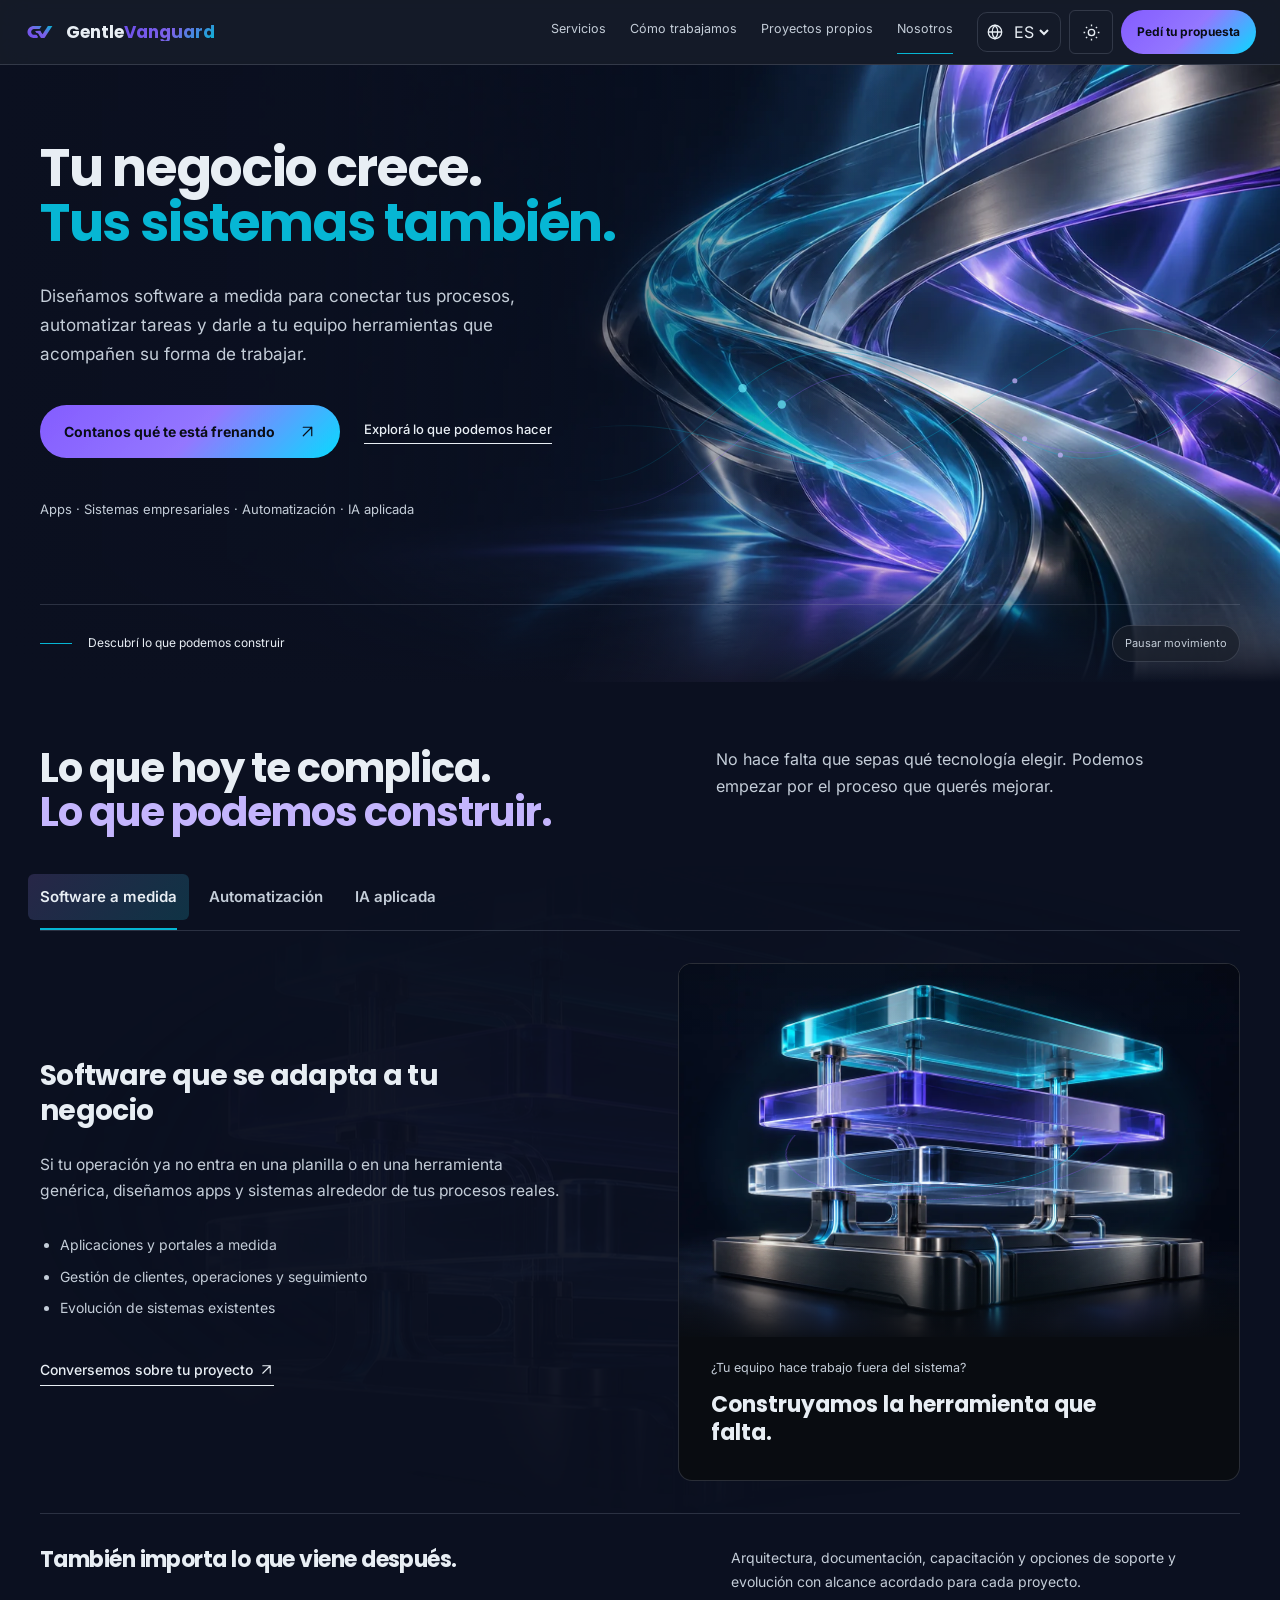
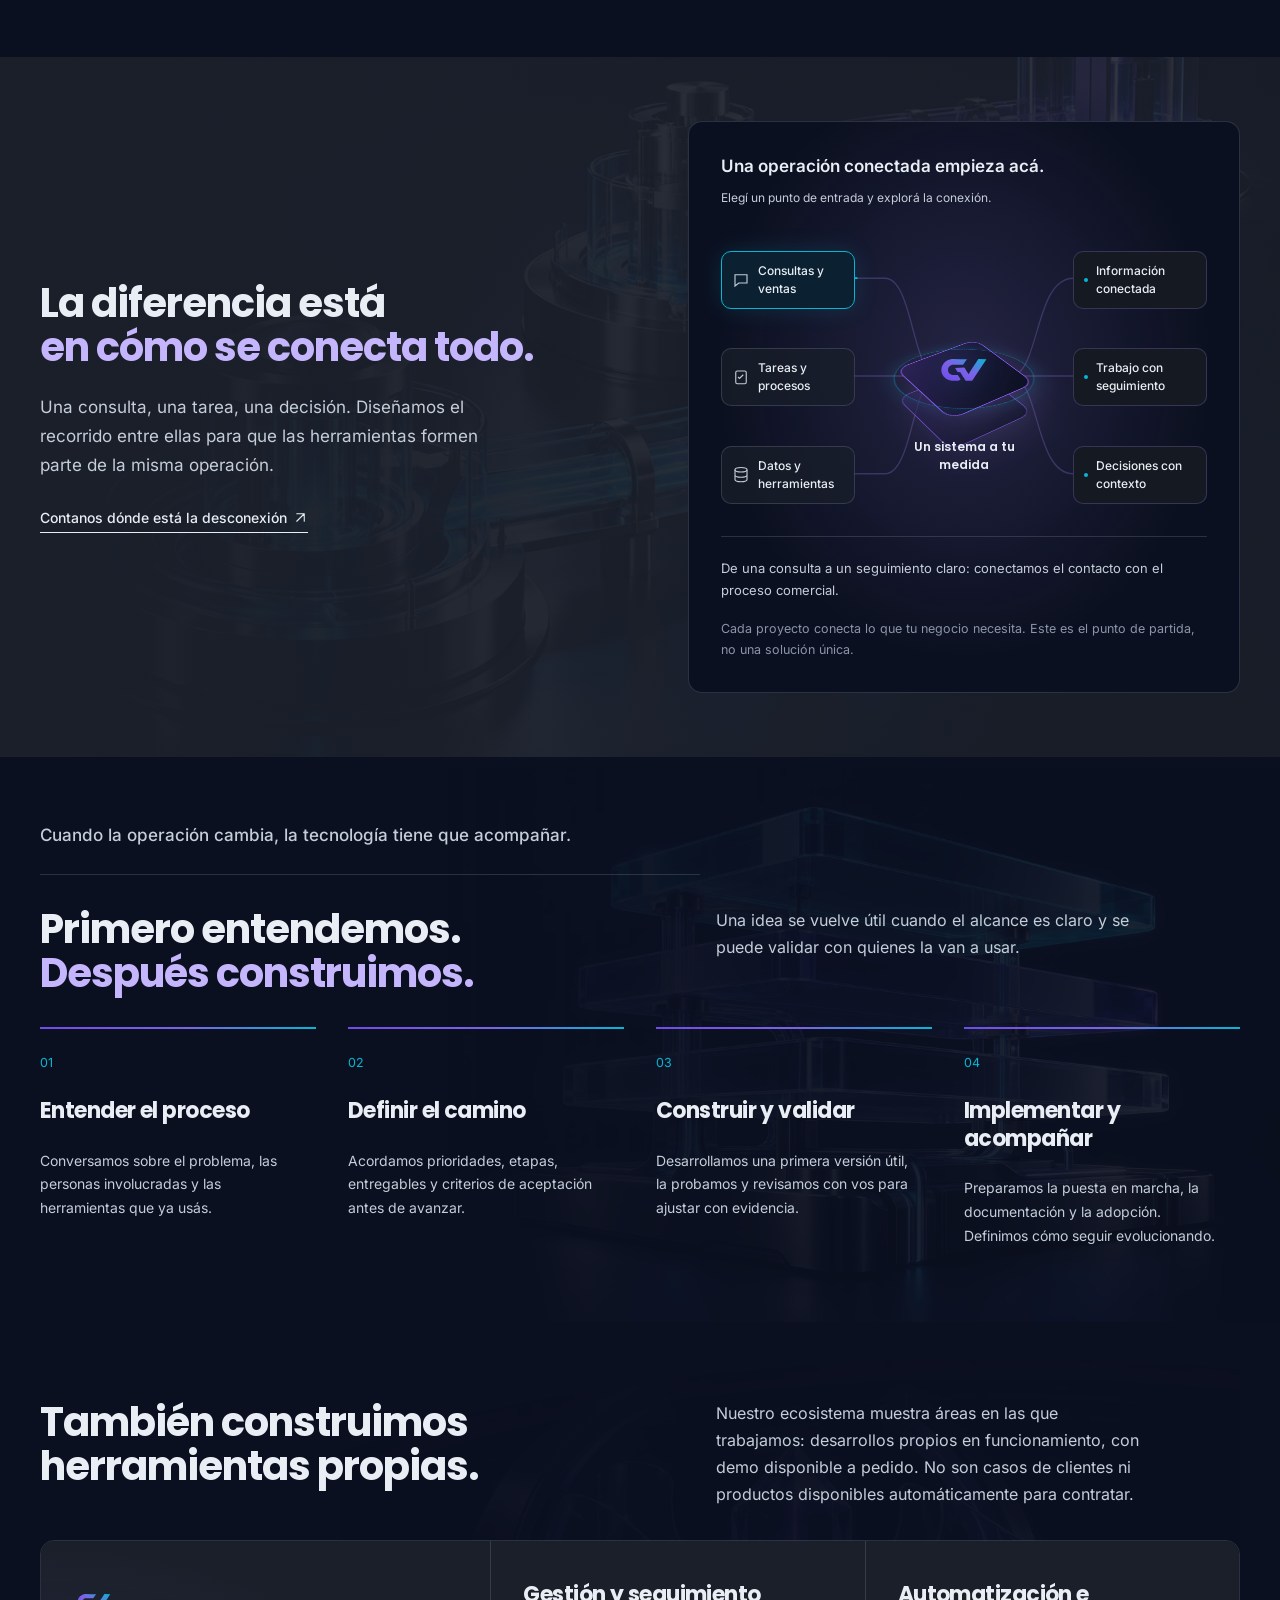
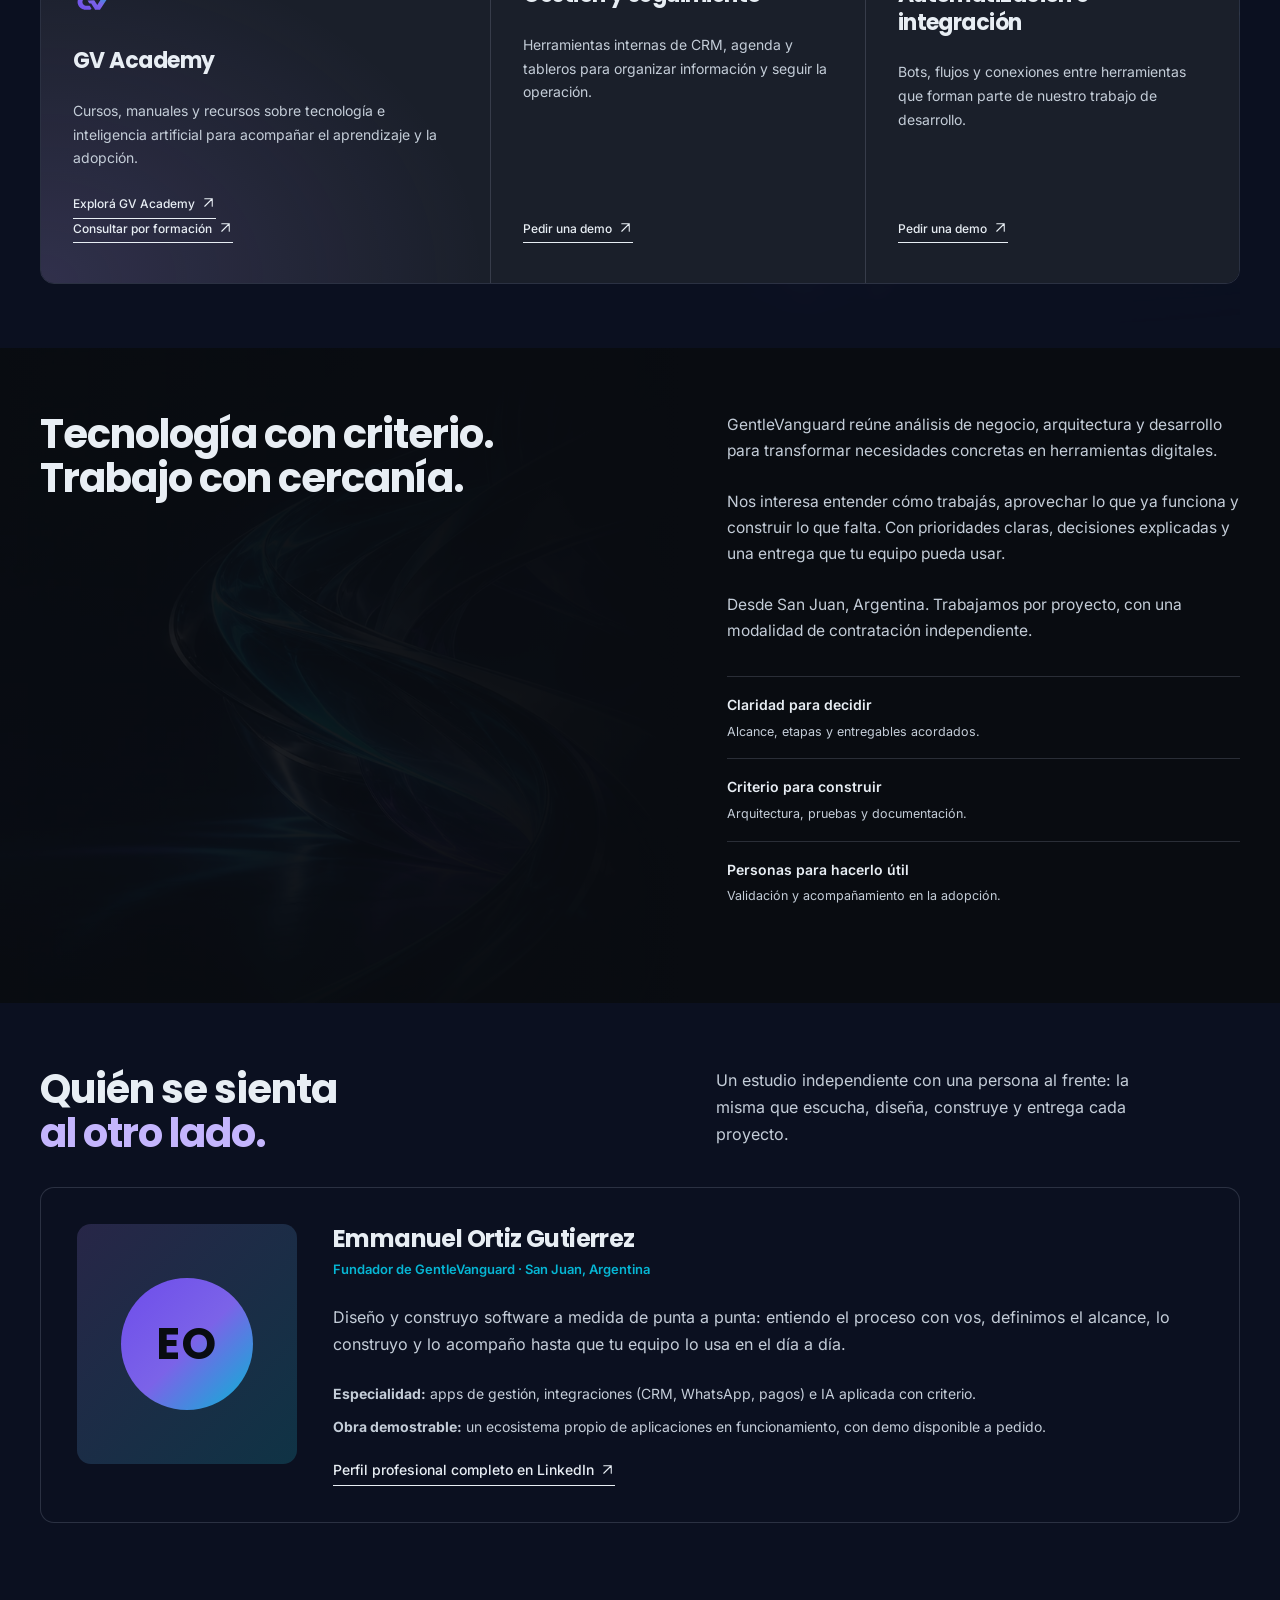
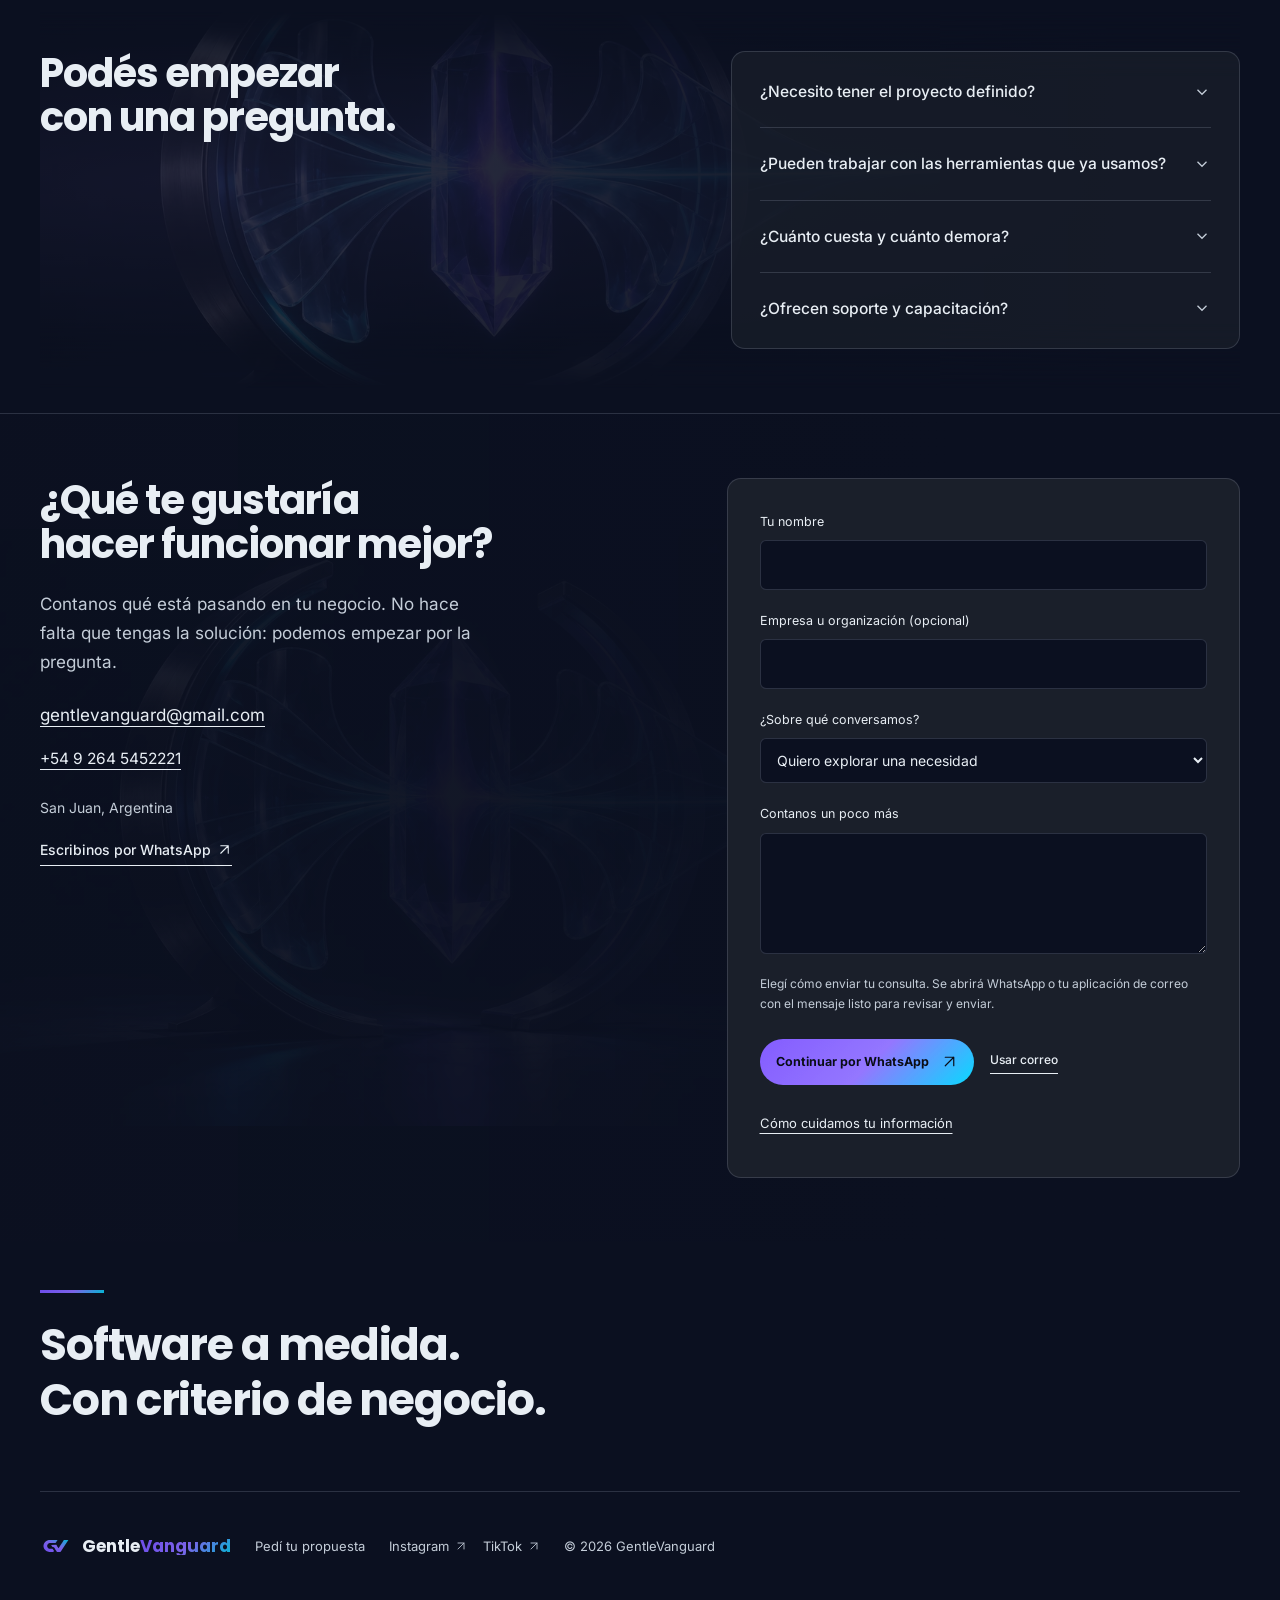
==== commit 481474d0: "Update GentleVanguard website and Academy catalog" ====
--- a/index.html
+++ b/index.html
@@ -18,10 +18,10 @@
   <header class="gv-topbar"><div class="gv-topbar-inner">
     <a href="#" class="gv-brand" aria-label="GentleVanguard"><img src="assets/icon.svg" class="gv-brand-logo" width="32" height="32" alt=""><span class="gv-brand-wordmark">Gentle<span>Vanguard</span></span></a>
     <nav id="navigation" aria-label="Principal"><a href="#servicios" data-i18n="navServices">Servicios</a><a href="#metodo" data-i18n="navMethod">Cómo trabajamos</a><a href="#proyectos" data-i18n="navProjects">Proyectos propios</a><a href="#nosotros" data-i18n="navAbout">Nosotros</a></nav>
-    <div class="controls"><div class="language-control"><svg class="language-icon" width="18" height="18" viewBox="0 0 24 24" fill="none" stroke="currentColor" stroke-width="1.7" aria-hidden="true"><circle cx="12" cy="12" r="9"/><path d="M3 12h18M12 3c5 5 5 13 0 18-5-5-5-13 0-18Z"/></svg><select id="language" aria-label="Idioma"><option value="es">ES</option><option value="en">EN</option><option value="pt">PT</option></select></div><button id="theme" class="gv-icon-btn" type="button" aria-label="Cambiar tema"><svg width="19" height="19" viewBox="0 0 24 24" fill="none" stroke="currentColor" stroke-width="1.7" aria-hidden="true"><path d="M20.8 13a9 9 0 0 1-9.8-9.8A9 9 0 1 0 20.8 13Z"/></svg></button><a class="gv-btn gv-btn-primary button small" href="#contacto" data-i18n="talk">Conversemos</a><button id="menu" class="gv-icon-btn" type="button" aria-controls="navigation" aria-expanded="false" aria-label="Abrir menú"><svg width="22" height="22" viewBox="0 0 24 24" fill="none" stroke="currentColor" stroke-width="1.7" aria-hidden="true"><path d="M4 7h16M4 12h16M4 17h16"/></svg></button></div>
+    <div class="controls"><div class="language-control"><svg class="language-icon" width="18" height="18" viewBox="0 0 24 24" fill="none" stroke="currentColor" stroke-width="1.7" aria-hidden="true"><circle cx="12" cy="12" r="9"/><path d="M3 12h18M12 3c5 5 5 13 0 18-5-5-5-13 0-18Z"/></svg><select id="language" aria-label="Idioma"><option value="es">ES</option><option value="en">EN</option><option value="pt">PT</option></select></div><button id="theme" class="gv-icon-btn" type="button" aria-label="Cambiar tema"><svg width="19" height="19" viewBox="0 0 24 24" fill="none" stroke="currentColor" stroke-width="1.7" aria-hidden="true"><path d="M20.8 13a9 9 0 0 1-9.8-9.8A9 9 0 1 0 20.8 13Z"/></svg></button><a class="gv-btn gv-btn-primary button small" href="#contacto" data-i18n="talk">Pedí tu propuesta</a><button id="menu" class="gv-icon-btn" type="button" aria-controls="navigation" aria-expanded="false" aria-label="Abrir menú"><svg width="22" height="22" viewBox="0 0 24 24" fill="none" stroke="currentColor" stroke-width="1.7" aria-hidden="true"><path d="M4 7h16M4 12h16M4 17h16"/></svg></button></div>
   </div></header>
   <main id="main">
-    <section class="hero cinematic" aria-labelledby="hero-title"><picture class="hero-art" aria-hidden="true"><source media="(max-width:768px)" srcset="assets/nexus-mobile.webp"><img src="assets/nexus-hero.webp" width="1672" height="941" alt="" fetchpriority="high"></picture><div class="hero-shade" aria-hidden="true"></div><div class="hero-light" aria-hidden="true"></div><div class="wrap hero-layout"><div class="hero-copy"><h1 id="hero-title"><span data-i18n="hero1">Tu negocio crece.</span><br><span class="accent" data-i18n="hero2">Tus sistemas también.</span></h1><p class="lead" data-i18n="heroDesc">Diseñamos software a medida para conectar tus procesos, automatizar tareas y darle a tu equipo herramientas que acompañen su forma de trabajar.</p><div class="actions"><a class="gv-btn gv-btn-primary button" href="#contacto"><span data-i18n="heroCta">Contanos qué necesitás</span><span aria-hidden="true">↗</span></a><a class="text-link" href="#servicios" data-i18n="heroExplore">Explorá lo que podemos hacer</a></div><p class="hero-note" data-i18n="heroNote">Apps · Sistemas empresariales · Automatización · IA aplicada</p></div>
+    <section class="hero cinematic" aria-labelledby="hero-title"><picture class="hero-art" aria-hidden="true"><source media="(max-width:768px)" srcset="assets/nexus-mobile.webp"><img src="assets/nexus-hero.webp" width="1672" height="941" alt="" fetchpriority="high"></picture><div class="hero-shade" aria-hidden="true"></div><div class="hero-light" aria-hidden="true"></div><div class="wrap hero-layout"><div class="hero-copy"><h1 id="hero-title"><span data-i18n="hero1">Tu negocio crece.</span><br><span class="accent" data-i18n="hero2">Tus sistemas también.</span></h1><p class="lead" data-i18n="heroDesc">Diseñamos software a medida para conectar tus procesos, automatizar tareas y darle a tu equipo herramientas que acompañen su forma de trabajar.</p><div class="actions"><a class="gv-btn gv-btn-primary button" href="#contacto"><span data-i18n="heroCta">Contanos qué te está frenando</span><span aria-hidden="true">↗</span></a><a class="text-link" href="#servicios" data-i18n="heroExplore">Explorá lo que podemos hacer</a></div><p class="hero-note" data-i18n="heroNote">Apps · Sistemas empresariales · Automatización · IA aplicada</p></div>
 <div class="hero-signature" aria-hidden="true"><svg viewBox="0 0 480 190" fill="none"><path d="M5 150C90 150 110 20 220 80S340 180 475 40"/><circle r="2.8"><animateMotion dur="7s" begin="-0s" repeatCount="indefinite" path="M5 150C90 150 110 20 220 80S340 180 475 40"/></circle><circle r="1.7"><animateMotion dur="7s" begin="-3s" repeatCount="indefinite" path="M5 150C90 150 110 20 220 80S340 180 475 40"/></circle><path d="M5 170C110 170 130 40 230 90S350 160 475 60"/><circle r="2.8"><animateMotion dur="9s" begin="-1s" repeatCount="indefinite" path="M5 170C110 170 130 40 230 90S350 160 475 60"/></circle><circle r="1.7"><animateMotion dur="9s" begin="-4s" repeatCount="indefinite" path="M5 170C110 170 130 40 230 90S350 160 475 60"/></circle><path d="M5 115C110 100 145 180 250 110S360 25 475 90"/><circle r="2.8"><animateMotion dur="11s" begin="-2s" repeatCount="indefinite" path="M5 115C110 100 145 180 250 110S360 25 475 90"/></circle><circle r="1.7"><animateMotion dur="11s" begin="-5s" repeatCount="indefinite" path="M5 115C110 100 145 180 250 110S360 25 475 90"/></circle></svg></div></div><div class="wrap hero-bottom"><a href="#servicios" class="scroll-cue"><span class="scroll-line" aria-hidden="true"></span><span data-i18n="scrollDiscover">Descubrí lo que podemos construir</span></a><button class="motion-toggle" type="button" aria-pressed="false" data-i18n="pauseMotion">Pausar movimiento</button></div></section>
     <section class="wrap section" id="servicios"><div class="section-heading"><h2><span data-i18n="servicesTitleFirst">Lo que hoy te complica.</span><br><span class="section-accent" data-i18n="servicesTitleAccent">Lo que podemos construir.</span></h2><p data-i18n="servicesIntro">No hace falta que sepas qué tecnología elegir. Podemos empezar por el proceso que querés mejorar.</p></div>
       <div class="service-explorer"><div class="service-tabs" role="tablist" aria-label="Servicios"><button class="service-tab" id="tab-software" type="button" role="tab" aria-controls="panel-software" aria-selected="true" data-service="software" data-i18n="tabSoftware">Software a medida</button><button class="service-tab" id="tab-automation" type="button" role="tab" aria-controls="panel-automation" aria-selected="false" data-service="automation" data-i18n="tabAutomation">Automatización</button><button class="service-tab" id="tab-ai" type="button" role="tab" aria-controls="panel-ai" aria-selected="false" data-service="ai" data-i18n="tabAi">IA aplicada</button></div><div class="service-panels"><div class="service-row" id="panel-software" role="tabpanel" aria-labelledby="tab-software" tabindex="0"><div><h3 data-i18n="s1Title">Software que se adapta a tu negocio</h3><p data-i18n="s1Desc">Si tu operación ya no entra en una planilla o en una herramienta genérica, diseñamos apps y sistemas alrededor de tus procesos reales.</p><ul><li data-i18n="s1a">Aplicaciones y portales a medida</li><li data-i18n="s1b">Gestión de clientes, operaciones y seguimiento</li><li data-i18n="s1c">Evolución de sistemas existentes</li></ul><a href="#contacto" class="text-link" data-interest="software" data-i18n="serviceCta">Conversemos sobre tu proyecto ↗</a></div><div class="service-aside spotlight-card"><figure aria-hidden="true" class="service-scene" data-scene="software"><div class="scene-object"><img src="assets/service-software.webp" width="1200" height="800" loading="lazy" decoding="async" alt="" data-scene-art><span class="scene-halo halo-a"></span><span class="scene-halo halo-b"></span><span class="scene-flare"></span></div></figure><span data-i18n="s1Prompt">¿Tu equipo hace trabajo fuera del sistema?</span><p data-i18n="s1Answer">Construyamos la herramienta que falta.</p></div></div>
@@ -30,14 +30,15 @@
       </div></div><div class="support-line"><h3 data-i18n="supportTitle">También importa lo que viene después.</h3><p data-i18n="supportDesc">Arquitectura, documentación, capacitación y opciones de soporte y evolución con alcance acordado para cada proyecto.</p></div>
     </section>
     <section class="connections section"><div class="wrap connections-layout"><div><h2><span data-i18n="connectionsTitleFirst">La diferencia está</span><br><span class="section-accent" data-i18n="connectionsTitleAccent">en cómo se conecta todo.</span></h2><p class="lead" data-i18n="connectionsDesc">Una consulta, una tarea, una decisión. Diseñamos el recorrido entre ellas para que las herramientas formen parte de la misma operación.</p><a class="text-link" href="#contacto" data-i18n="connectionsCta">Contanos dónde está la desconexión ↗</a></div><figure class="operation operation-network" data-entry="sales" aria-labelledby="operation-title"><figcaption id="operation-title" data-i18n="diagramTitle">Una operación conectada empieza acá.</figcaption><p class="op-instruction" data-i18n="opInstruction">Elegí un punto de entrada y explorá la conexión.</p><div class="op-board"><svg class="op-connections op-mobile-connections" viewBox="0 0 360 460" preserveAspectRatio="none" fill="none" aria-hidden="true"><path class="op-wire" d="M60 98V135C60 182 180 155 180 210"/><path class="op-signal signal-sales" d="M60 98V135C60 182 180 155 180 210"/><path class="op-wire" d="M180 98V210"/><path class="op-signal signal-tasks" d="M180 98V210"/><path class="op-wire" d="M300 98V135C300 182 180 155 180 210"/><path class="op-signal signal-data" d="M300 98V135C300 182 180 155 180 210"/><path class="op-wire" d="M180 250C180 316 60 280 60 360"/><path class="op-signal signal-out" d="M180 250C180 316 60 280 60 360"/><path class="op-wire" d="M180 250V360"/><path class="op-signal signal-out" d="M180 250V360"/><path class="op-wire" d="M180 250C180 316 300 280 300 360"/><path class="op-signal signal-out" d="M180 250C180 316 300 280 300 360"/></svg><svg class="op-connections" viewBox="0 0 640 360" preserveAspectRatio="none" fill="none" aria-hidden="true"><path class="op-wire wire-in wire-sales" d="M174 70H216C253 70 252 180 285 180"/><path class="op-signal signal-sales" d="M174 70H216C253 70 252 180 285 180"/><path class="op-wire wire-in wire-tasks" d="M174 180H285"/><path class="op-signal signal-tasks" d="M174 180H285"/><path class="op-wire wire-in wire-data" d="M174 290H216C253 290 252 180 285 180"/><path class="op-signal signal-data" d="M174 290H216C253 290 252 180 285 180"/><path class="op-wire wire-out" d="M355 180H381C420 180 412 70 464 70"/><path class="op-signal signal-out" d="M355 180H381C420 180 412 70 464 70"/><path class="op-wire wire-out" d="M355 180H464"/><path class="op-signal signal-out" d="M355 180H464"/><path class="op-wire wire-out" d="M355 180H381C420 180 412 290 464 290"/><path class="op-signal signal-out" d="M355 180H381C420 180 412 290 464 290"/></svg><div class="op-inputs" role="group" aria-label="Puntos de entrada"><button class="op-input input-sales" type="button" data-entry="sales" aria-pressed="true"><svg width="19" height="19" viewBox="0 0 24 24" fill="none" stroke="currentColor" stroke-width="1.5" aria-hidden="true"><path d="M4 5h16v11H9l-5 4V5Z"/></svg><span data-i18n="flowSales">Consultas y ventas</span></button><button class="op-input input-tasks" type="button" data-entry="tasks" aria-pressed="false"><svg width="19" height="19" viewBox="0 0 24 24" fill="none" stroke="currentColor" stroke-width="1.5" aria-hidden="true"><rect x="5" y="4" width="14" height="17" rx="2"/><path d="m8 12 2 2 5-5"/></svg><span data-i18n="flowTasks">Tareas y procesos</span></button><button class="op-input input-data" type="button" data-entry="data" aria-pressed="false"><svg width="19" height="19" viewBox="0 0 24 24" fill="none" stroke="currentColor" stroke-width="1.5" aria-hidden="true"><ellipse cx="12" cy="5" rx="8" ry="3"/><path d="M4 5v13c0 4 16 4 16 0V5M4 12c0 4 16 4 16 0"/></svg><span data-i18n="flowData">Datos y herramientas</span></button></div><div class="op-core"><span class="core-plane plane-back" aria-hidden="true"></span><span class="core-plane plane-front" aria-hidden="true"></span><span class="core-orbit" aria-hidden="true"></span><img src="assets/icon.svg" width="58" height="58" alt=""><strong data-i18n="flowCore">Un sistema a tu medida</strong></div><div class="op-output output-0"><span class="output-dot" aria-hidden="true"></span><span data-i18n="flow1">Información conectada</span></div><div class="op-output output-1"><span class="output-dot" aria-hidden="true"></span><span data-i18n="flow2">Trabajo con seguimiento</span></div><div class="op-output output-2"><span class="output-dot" aria-hidden="true"></span><span data-i18n="flow3">Decisiones con contexto</span></div></div><div class="op-scenarios" aria-live="polite"><p data-op-description="sales" data-i18n="opSalesDesc">De una consulta a un seguimiento claro: conectamos el contacto con el proceso comercial.</p><p data-op-description="tasks" data-i18n="opTasksDesc" hidden>De una tarea repetida a un flujo coordinado: conectamos los pasos y sus responsables.</p><p data-op-description="data" data-i18n="opDataDesc" hidden>De datos dispersos a información útil: conectamos herramientas para consultar y decidir con contexto.</p></div><p class="op-note" data-i18n="diagramNote">Cada proyecto conecta lo que tu negocio necesita. Este es el punto de partida, no una solución única.</p></figure></div></section><section class="method section ambient-section" id="metodo"><div class="wrap"><p class="method-principle" data-i18n="statement">Cuando la operación cambia, la tecnología tiene que acompañar.</p><div class="section-heading"><h2><span data-i18n="methodTitleFirst">Primero entendemos.</span><br><span class="section-accent" data-i18n="methodTitleAccent">Después construimos.</span></h2><p data-i18n="methodIntro">Una idea se vuelve útil cuando el alcance es claro y se puede validar con quienes la van a usar.</p></div><ol class="steps"><li><h3 data-i18n="m1Title">Entender el proceso</h3><p data-i18n="m1Desc">Conversamos sobre el problema, las personas involucradas y las herramientas que ya usás.</p></li><li><h3 data-i18n="m2Title">Definir el camino</h3><p data-i18n="m2Desc">Acordamos prioridades, etapas, entregables y criterios de aceptación antes de avanzar.</p></li><li><h3 data-i18n="m3Title">Construir y validar</h3><p data-i18n="m3Desc">Desarrollamos una primera versión útil, la probamos y revisamos con vos para ajustar con evidencia.</p></li><li><h3 data-i18n="m4Title">Implementar y acompañar</h3><p data-i18n="m4Desc">Preparamos la puesta en marcha, la documentación y la adopción. Definimos cómo seguir evolucionando.</p></li></ol></div></section>
-    <section class="wrap section ambient-section" id="proyectos"><div class="section-heading"><h2 data-i18n="projectsTitle">También construimos<br>herramientas propias.</h2><p data-i18n="projectsIntro">Nuestro ecosistema muestra áreas en las que trabajamos. Son desarrollos propios, no casos de clientes ni productos disponibles automáticamente para contratar.</p></div><div class="projects"><article class="spotlight-card"><img src="assets/icon.svg" width="42" height="42" alt="" loading="lazy"><h3>GV Academy</h3><p data-i18n="p1Desc">Cursos, manuales y recursos sobre tecnología e inteligencia artificial para acompañar el aprendizaje y la adopción.</p><a href="academy/" rel="noopener noreferrer" class="text-link" data-i18n="academyDemo">Explorá GV Academy ↗</a><a href="#contacto" data-interest="academy" class="text-link" data-i18n="p1Cta">Consultar por formación ↗</a></article><article class="spotlight-card"><h3 data-i18n="p2Title">Gestión y seguimiento</h3><p data-i18n="p2Desc">Herramientas internas de CRM, agenda y tableros para organizar información y seguir la operación.</p><span class="project-label" data-i18n="ownDevelopment">Desarrollo propio</span></article><article class="spotlight-card"><h3 data-i18n="p3Title">Automatización e integración</h3><p data-i18n="p3Desc">Bots, flujos y conexiones entre herramientas que forman parte de nuestro trabajo de desarrollo.</p><span class="project-label" data-i18n="ownDevelopment">Desarrollo propio</span></article></div></section>
+    <section class="wrap section ambient-section" id="proyectos"><div class="section-heading"><h2 data-i18n="projectsTitle">También construimos<br>herramientas propias.</h2><p data-i18n="projectsIntro">Nuestro ecosistema muestra áreas en las que trabajamos: desarrollos propios en funcionamiento, con demo disponible a pedido. No son casos de clientes ni productos disponibles automáticamente para contratar.</p></div><div class="projects"><article class="spotlight-card"><img src="assets/icon.svg" width="42" height="42" alt="" loading="lazy"><h3>GV Academy</h3><p data-i18n="p1Desc">Cursos, manuales y recursos sobre tecnología e inteligencia artificial para acompañar el aprendizaje y la adopción.</p><a href="academy/" rel="noopener noreferrer" class="text-link" data-i18n="academyDemo">Explorá GV Academy ↗</a><a href="#contacto" data-interest="academy" class="text-link" data-i18n="p1Cta">Consultar por formación ↗</a></article><article class="spotlight-card"><h3 data-i18n="p2Title">Gestión y seguimiento</h3><p data-i18n="p2Desc">Herramientas internas de CRM, agenda y tableros para organizar información y seguir la operación.</p><a class="text-link" href="#contacto" data-interest="demo">Pedir una demo ↗</a></article><article class="spotlight-card"><h3 data-i18n="p3Title">Automatización e integración</h3><p data-i18n="p3Desc">Bots, flujos y conexiones entre herramientas que forman parte de nuestro trabajo de desarrollo.</p><a class="text-link" href="#contacto" data-interest="demo">Pedir una demo ↗</a></article></div></section>
     <section class="about section" id="nosotros"><div class="wrap about-grid"><div class="about-art" aria-hidden="true"></div><h2 data-i18n="aboutTitle">Tecnología con criterio.<br>Trabajo con cercanía.</h2><div><p class="lead" data-i18n="aboutDesc">GentleVanguard reúne análisis de negocio, arquitectura y desarrollo para transformar necesidades concretas en herramientas digitales.</p><p data-i18n="aboutMore">Nos interesa entender cómo trabajás, aprovechar lo que ya funciona y construir lo que falta. Con prioridades claras, decisiones explicadas y una entrega que tu equipo pueda usar.</p><p class="company-location" data-i18n="companyLocation">Desde San Juan, Argentina. Trabajamos por proyecto, con una modalidad de contratación independiente.</p><dl class="principles"><div><dt data-i18n="v1Title">Claridad para decidir</dt><dd data-i18n="v1Desc">Alcance, etapas y entregables acordados.</dd></div><div><dt data-i18n="v2Title">Criterio para construir</dt><dd data-i18n="v2Desc">Arquitectura, pruebas y documentación.</dd></div><div><dt data-i18n="v3Title">Personas para hacerlo útil</dt><dd data-i18n="v3Desc">Validación y acompañamiento en la adopción.</dd></div></dl></div></div></section>
+    <section class="wrap section founder" id="fundador"><div class="section-heading"><h2>Quién se sienta<br><span class="section-accent">al otro lado.</span></h2><p>Un estudio independiente con una persona al frente: la misma que escucha, diseña, construye y entrega cada proyecto.</p></div><div class="founder-card spotlight-card"><figure class="founder-photo" aria-hidden="true"><span class="founder-avatar">EO</span><!-- EDITAR OWNER: reemplazar el avatar por la foto real <img src="assets/founder.jpg" alt="Emmanuel Ortiz Gutierrez" class="founder-img" width="440" height="440" loading="lazy"> --></figure><div class="founder-bio"><h3>Emmanuel Ortiz Gutierrez</h3><p class="founder-role">Fundador de GentleVanguard · San Juan, Argentina</p><p>Diseño y construyo software a medida de punta a punta: entiendo el proceso con vos, definimos el alcance, lo construyo y lo acompaño hasta que tu equipo lo usa en el día a día.</p><ul class="founder-facts"><li><strong>Especialidad:</strong> apps de gestión, integraciones (CRM, WhatsApp, pagos) e IA aplicada con criterio.</li><li><strong>Obra demostrable:</strong> un ecosistema propio de aplicaciones en funcionamiento, con demo disponible a pedido.</li><!-- EDITAR OWNER: completar con datos reales: <li><strong>Formación:</strong> …</li><li><strong>Experiencia previa:</strong> …</li> --></ul><a class="text-link" href="https://www.linkedin.com/in/emmanuelortizgutierrez/" target="_blank" rel="noopener noreferrer">Perfil profesional completo en LinkedIn ↗</a></div></div></section>
     <section class="wrap section faq" id="preguntas"><div class="section-heading"><h2 data-i18n="faqTitle">Podés empezar<br>con una pregunta.</h2></div><div><details name="gv-faq"><summary><span data-i18n="q1">¿Necesito tener el proyecto definido?</span><svg width="18" height="18" viewBox="0 0 24 24" fill="none" stroke="currentColor" stroke-width="1.7" aria-hidden="true"><path d="m6 9 6 6 6-6"/></svg></summary><p data-i18n="a1">No. Podés contarnos qué tarea te cuesta, qué sistema te limita o qué idea querés explorar. A partir de eso definimos si tiene sentido trabajar juntos y qué conviene analizar primero.</p></details><details name="gv-faq"><summary><span data-i18n="q2">¿Pueden trabajar con las herramientas que ya usamos?</span><svg width="18" height="18" viewBox="0 0 24 24" fill="none" stroke="currentColor" stroke-width="1.7" aria-hidden="true"><path d="m6 9 6 6 6-6"/></svg></summary><p data-i18n="a2">Evaluamos el sistema actual y sus posibilidades de integración. La propuesta depende de los accesos, las condiciones técnicas y las necesidades del proyecto.</p></details><details name="gv-faq"><summary><span data-i18n="q3">¿Cuánto cuesta y cuánto demora?</span><svg width="18" height="18" viewBox="0 0 24 24" fill="none" stroke="currentColor" stroke-width="1.7" aria-hidden="true"><path d="m6 9 6 6 6-6"/></svg></summary><p data-i18n="a3">Depende del alcance, las integraciones y las etapas. Primero entendemos la necesidad; después presentamos una propuesta con entregables, plazos y condiciones.</p></details><details name="gv-faq"><summary><span data-i18n="q4">¿Ofrecen soporte y capacitación?</span><svg width="18" height="18" viewBox="0 0 24 24" fill="none" stroke="currentColor" stroke-width="1.7" aria-hidden="true"><path d="m6 9 6 6 6-6"/></svg></summary><p data-i18n="a4">Podemos incluir documentación, capacitación, mantenimiento y evolución. El alcance y las condiciones se acuerdan en cada propuesta.</p></details></div></section>
     <section class="contact section" id="contacto"><div class="contact-art" aria-hidden="true"></div><div class="wrap contact-grid"><div><h2 data-i18n="contactTitle">¿Qué te gustaría<br>hacer funcionar mejor?</h2><p class="lead" data-i18n="contactDesc">Contanos qué está pasando en tu negocio. No hace falta que tengas la solución: podemos empezar por la pregunta.</p><a class="contact-email" href="mailto:gentlevanguard@gmail.com">gentlevanguard@gmail.com</a><a class="contact-phone" href="tel:+5492645452221">+54 9 264 5452221</a><p class="contact-location" data-i18n="location">San Juan, Argentina</p><a class="text-link" href="https://wa.me/5492645452221" target="_blank" rel="noopener noreferrer" data-i18n="directWa">Escribinos por WhatsApp ↗</a></div><form id="contact-form"><label for="name" data-i18n="name">Tu nombre</label><input id="name" name="name" autocomplete="name" required maxlength="100"><label for="company" data-i18n="company">Empresa u organización (opcional)</label><input id="company" name="company" autocomplete="organization" maxlength="140"><label for="interest" data-i18n="interest">¿Sobre qué conversamos?</label><select id="interest" name="interest"><option value="general" data-i18n="interestGeneral">Quiero explorar una necesidad</option><option value="software" data-i18n="interestSoftware">Software a medida</option><option value="automation" data-i18n="interestAutomation">Automatización e integraciones</option><option value="ai" data-i18n="interestAi">IA aplicada</option><option value="academy" data-i18n="interestAcademy">Formación y Academy</option></select><label for="message" data-i18n="message">Contanos un poco más</label><textarea id="message" name="message" rows="4" required minlength="10" maxlength="2000"></textarea><p class="form-note" data-i18n="formNote">Elegí cómo enviar tu consulta. Se abrirá WhatsApp o tu aplicación de correo con el mensaje listo para revisar y enviar.</p><div class="actions"><button class="gv-btn gv-btn-primary button" type="submit" name="channel" value="whatsapp" data-i18n="sendWa">Continuar por WhatsApp ↗</button><button class="text-link" type="submit" name="channel" value="email" data-i18n="sendEmail">Usar correo</button></div><p id="form-status" role="status"></p><a class="privacy-link" href="#privacidad" data-i18n="privacyLink">Cómo cuidamos tu información</a></form></div></section>
     <section class="wrap privacy" id="privacidad"><details><summary data-i18n="privacyTitle">Privacidad y contacto</summary><p data-i18n="privacyText">Si llegás desde un enlace de campaña, incluimos su referencia en el mensaje que revisás. Este sitio no envía el formulario a un servidor ni guarda lo que escribís. Al elegir WhatsApp o correo, compartís los datos con el servicio que seleccionaste y los enviás cuando confirmás allí. Usamos el almacenamiento de tu navegador sólo para recordar idioma y tema. Si nos contactás, usaremos tu mensaje para responder la consulta. Podés escribir a gentlevanguard@gmail.com para consultar por tus datos. Evitá incluir contraseñas o información sensible.</p></details></section>
     <div class="brand-closing wrap"><p data-i18n="footer">Software a medida. Con criterio de negocio.</p></div>
   </main>
-  <a class="back-to-top gv-back-to-top gv-icon-btn" href="#page-top" aria-label="Volver arriba" hidden><svg class="scroll-ring" width="48" height="48" viewBox="0 0 48 48" aria-hidden="true"><circle cx="24" cy="24" r="21"/></svg><svg class="arrow-up" width="20" height="20" viewBox="0 0 24 24" fill="none" stroke="currentColor" stroke-width="1.7" aria-hidden="true"><path d="M12 19V5m-6 6 6-6 6 6"/></svg></a><footer class="gv-footer wrap"><a class="gv-brand" href="#" aria-label="GentleVanguard"><img src="assets/icon.svg" class="gv-brand-logo" width="32" height="32" alt=""><span class="gv-brand-wordmark">Gentle<span>Vanguard</span></span></a><a href="#contacto" data-i18n="talk">Conversemos</a><div class="social-links"><a href="https://www.instagram.com/gentlevanguard.sj/" target="_blank" rel="noopener noreferrer">Instagram ↗</a><a href="https://www.tiktok.com/@gentlevanguard.sj" target="_blank" rel="noopener noreferrer">TikTok ↗</a></div><small>© 2026 GentleVanguard</small></footer>
+  <a class="back-to-top gv-back-to-top gv-icon-btn" href="#page-top" aria-label="Volver arriba" hidden><svg class="scroll-ring" width="48" height="48" viewBox="0 0 48 48" aria-hidden="true"><circle cx="24" cy="24" r="21"/></svg><svg class="arrow-up" width="20" height="20" viewBox="0 0 24 24" fill="none" stroke="currentColor" stroke-width="1.7" aria-hidden="true"><path d="M12 19V5m-6 6 6-6 6 6"/></svg></a><footer class="gv-footer wrap"><a class="gv-brand" href="#" aria-label="GentleVanguard"><img src="assets/icon.svg" class="gv-brand-logo" width="32" height="32" alt=""><span class="gv-brand-wordmark">Gentle<span>Vanguard</span></span></a><a href="#contacto" data-i18n="talk">Pedí tu propuesta</a><div class="social-links"><a href="https://www.instagram.com/gentlevanguard.sj/" target="_blank" rel="noopener noreferrer">Instagram ↗</a><a href="https://www.tiktok.com/@gentlevanguard.sj" target="_blank" rel="noopener noreferrer">TikTok ↗</a></div><small>© 2026 GentleVanguard</small></footer>
   <noscript><p class="wrap">Podés explorar el sitio y contactarnos por <a href="mailto:gentlevanguard@gmail.com">correo</a> o <a href="https://wa.me/5492645452221">WhatsApp</a>. Las preferencias y el asistente de consulta requieren JavaScript.</p></noscript>
 </body>
 </html>
--- a/shell.css
+++ b/shell.css
@@ -264,14 +264,21 @@
   background: transparent;
   font: 700 13px/1 var(--gv-font-body, Inter, sans-serif);
   cursor: pointer;
+  text-decoration: none;
   transition:
     transform var(--gv-duration-fast, 180ms) var(--gv-ease-out, ease-out),
     box-shadow var(--gv-duration-fast, 180ms) var(--gv-ease-out, ease-out);
 }
+/* Un botón es un botón, no un link: el texto jamás se subraya, ni en hover
+ * (a.gv-btn supera la especificidad de un `a:hover` global de la app). */
 .gv-btn:hover:not(:disabled) {
   transform: translateY(-1px);
   box-shadow: var(--gv-elev-md, 0 8px 24px rgba(0, 0, 0, 0.24));
 }
+a.gv-btn:hover,
+a.gv-btn:focus-visible {
+  text-decoration: none;
+}
 .gv-btn-primary {
   color: #0f1115;
   background: var(--gv-gradient, linear-gradient(135deg, #a78bfa, #22d3ee));
@@ -292,7 +299,13 @@
   background: var(--gv-purple, #8B5CF6);
 }
 
-/* Long-page navigation, native default. DD-20261017-03. */
+/* Long-page navigation, native default. DD-20261017-03.
+ *
+ * ESTÁNDAR DEL STACK (DD-20261030-01): el botón de volver arriba vive
+ * SIEMPRE en la esquina inferior derecha. Cualquier botón flotante (FAB de
+ * chat, ayuda, accesos) se apila ARRIBA de él — nunca encima ni debajo.
+ * Offset de apilado: altura del botón (44px) + 12px.
+ */
 .gv-back-to-top {
   position: fixed;
   right: max(var(--gv-space-6, 24px), env(safe-area-inset-right));
@@ -314,6 +327,11 @@
 .gv-back-to-top[hidden] { display: none; }
 .gv-back-to-top:hover { background: var(--gv-surface-raised); }
 .gv-back-to-top:focus-visible { outline: 3px solid var(--gv-cyan); outline-offset: 3px; }
+
+/* Botón flotante apilado ARRIBA del de volver arriba (mismo estándar). */
+.gv-fab-stack {
+  bottom: calc(max(var(--gv-space-6, 24px), env(safe-area-inset-bottom)) + 44px + 12px);
+}
 @media (max-width: 639px) {
   .gv-back-to-top {
     right: max(var(--gv-space-4, 16px), env(safe-area-inset-right));
--- a/main.css
+++ b/main.css
@@ -19,6 +19,11 @@
 :root {
   color-scheme: dark;
 
+  /* --gv-cyan / --gv-purple = SUPERFICIE de acento (bordes, tintes, glows).
+     --gv-accent-text = la misma familia, legible como TEXTO (>= 4.5:1).
+     --gv-accent-alt-text = acento alternativo (violeta) legible como TEXTO.
+     --gv-accent-ink = texto EN una superficie de acento. */
+
   /* === PRIMARY === */
   --gv-purple: #8B5CF6;
   --gv-purple-deep: #7c3aed;
@@ -26,6 +31,9 @@
   --gv-cyan: #06B6D4;
   --gv-cyan-deep: #0891b2;
   --gv-cyan-soft: #67e8f9;
+  --gv-accent-text: #06B6D4;
+  --gv-accent-ink: #052f36;
+  --gv-accent-alt-text: #c4b5fd;
   --gv-gold: #fbbf24;
 
   /* === SURFACE === */
@@ -149,6 +157,13 @@
   --gv-muted: #475569;
   --gv-text-disabled: #94a3b8;
   --gv-text-inverse: #ffffff;
+  /* Superficie de acento != acento como TEXTO.
+     --gv-cyan (#06B6D4) es la superficie (bordes, tintes, glows).
+     --gv-accent-text es la variante legible como texto sobre fondos claros
+     (>= 4.5:1 en bg, surface, surface-raised y bg-elevated). */
+  --gv-accent-text: #155e75;
+  --gv-accent-ink: #052f36;
+  --gv-accent-alt-text: #6d28d9;
   --gv-border: rgba(15, 23, 42, 0.1);
   --gv-border-accent: rgba(167, 139, 250, 0.25);
   --gv-elev-md: 0 4px 12px rgba(15, 23, 42, 0.08);
--- a/site.css
+++ b/site.css
@@ -1,14 +1,14 @@
 /* Corporate composition. Canonical --gv-* values belong to main.css, never here. */
 html{scroll-behavior:smooth;scroll-padding-top:96px}body{margin:0;line-height:1.7;font-family:var(--gv-font-body);overflow-wrap:break-word}button,input,select,textarea{font:inherit}button,a,input,select,textarea{-webkit-tap-highlight-color:transparent}a{text-underline-offset:5px}button,a,summary,input,select,textarea{touch-action:manipulation}a:focus-visible,button:focus-visible,summary:focus-visible,input:focus-visible,select:focus-visible,textarea:focus-visible{outline:3px solid var(--gv-cyan);outline-offset:5px}.wrap{width:min(1200px,calc(100% - 64px));margin-inline:auto}body:before{content:'';position:fixed;top:0;left:0;right:0;height:2px;background:var(--gv-gradient);transform:scaleX(var(--page-progress,0));transform-origin:left;z-index:70;pointer-events:none}.skip{position:fixed;left:16px;top:-100px;z-index:80;padding:12px;background:var(--gv-text);color:var(--gv-bg)!important}.skip:focus{top:8px}
 .gv-topbar{position:sticky;top:0;z-index:50;background:var(--gv-glass);border-bottom:1px solid var(--gv-border);backdrop-filter:blur(14px)}.gv-topbar-inner{width:min(1320px,calc(100% - 48px));min-height:64px;padding:8px 0;gap:24px;flex-wrap:nowrap}.gv-brand{gap:10px}.gv-brand-logo{width:32px;height:32px;flex-shrink:0}.gv-brand-wordmark{font-size:17px;gap:0}#navigation{display:flex;gap:24px;align-items:center;margin-left:auto}#navigation a{font-size:12.5px;text-decoration:none;color:var(--gv-text-secondary);position:relative;padding-block:8px}#navigation a:after{content:'';position:absolute;bottom:0;left:0;right:0;height:1px;background:var(--gv-cyan);transform:scaleX(0);transform-origin:left;transition:transform var(--gv-duration-base) var(--gv-ease-out-expo)}#navigation a:hover:after,#navigation a[aria-current]:after{transform:scaleX(1)}.controls{display:flex;gap:8px;align-items:center;flex-shrink:0}.controls select,.controls button{color:var(--gv-text);background:transparent;border:1px solid var(--gv-border);border-radius:var(--gv-radius-sm);min-height:40px}.controls select{padding:6px}.controls select option{background:var(--gv-bg)}.controls button{width:40px;display:grid;place-items:center;cursor:pointer}#menu{display:none}.button{display:inline-flex;justify-content:center;align-items:center;gap:24px;padding:16px 24px;border:0;border-radius:var(--gv-radius-sm);background:var(--gv-cyan);color:var(--gv-bg-deep)!important;font-weight:600;font-size:14px;text-decoration:none;cursor:pointer;line-height:1.5;transition:background var(--gv-duration-fast),box-shadow var(--gv-duration-fast)}.button:hover{background:var(--gv-cyan-soft);box-shadow:var(--gv-elev-glow)}.button.small{font-size:12px;padding:11px 16px}.text-link{display:inline-block;padding:0 0 3px;border:0;border-bottom:1px solid currentColor;background:none;color:var(--gv-text);font-size:14px;font-weight:500;text-decoration:none;cursor:pointer;transition:color var(--gv-duration-fast)}.text-link:hover{color:var(--gv-cyan)}.actions{display:flex;gap:24px;align-items:center;flex-wrap:wrap}h1,h2,h3{font-family:var(--gv-font-display);font-weight:700;letter-spacing:-.025em;margin:0;line-height:1.2}h1{font-size:52px;line-height:1.05}h2{font-size:40px;line-height:1.1}h3{font-size:22px;line-height:1.25}p{margin:24px 0;color:var(--gv-text-secondary)}.lead{font-size:17px;line-height:1.7}.accent{color:var(--gv-cyan)}
-.hero{position:relative;isolation:isolate;overflow:hidden;min-height:710px;display:flex;flex-direction:column;justify-content:center;background:var(--gv-bg)}.hero-art,.hero-shade{position:absolute;inset:0;z-index:-2;pointer-events:none}.hero-art img{height:100%;width:100%;object-fit:cover;object-position:60% center;animation:nexus-breathe 18s ease-in-out infinite alternate;transform-origin:80% 50%;opacity:.95}.hero-shade{z-index:-1;background:linear-gradient(90deg,var(--gv-bg) 0%,color-mix(in srgb,var(--gv-bg) 92%,transparent) 25%,color-mix(in srgb,var(--gv-bg) 55%,transparent) 46%,transparent 70%),linear-gradient(0deg,var(--gv-bg),transparent 20%)}.hero-layout{padding-block:112px 100px;position:relative}.hero-copy{max-width:610px}.hero-copy h1{max-width:610px;animation:opening-type var(--gv-duration-epic) var(--gv-ease-out-expo) both}.hero .lead{max-width:510px;margin:32px 0 36px;text-wrap:pretty}.hero .actions{max-width:580px}.hero .text-link{font-size:13px}.hero-note{font-size:12.5px;color:var(--gv-text-secondary);margin-top:40px}.hero-signature{width:330px;position:absolute;right:0;bottom:40px;opacity:.75;pointer-events:none}.hero-signature svg{width:100%;overflow:visible}.hero-signature path{stroke:var(--gv-cyan);stroke-width:.6}.hero-signature path+path{stroke:var(--gv-purple)}.hero-signature circle{fill:var(--gv-cyan-soft);filter:drop-shadow(0 0 6px var(--gv-cyan))}.hero-bottom{display:flex;justify-content:space-between;align-items:center;position:relative;margin-top:auto;padding-block:20px;border-top:1px solid var(--gv-border)}.scroll-cue{font-size:12px;display:flex;gap:16px;align-items:center;text-decoration:none}.scroll-line{width:32px;height:1px;background:var(--gv-cyan)}.motion-toggle{border:1px solid var(--gv-border);border-radius:var(--gv-radius-pill);background:var(--gv-glass);color:var(--gv-text-secondary);font-size:11px;padding:8px 12px;cursor:pointer}.statement{border-bottom:1px solid var(--gv-border);background:var(--gv-bg-deep)}.statement>.wrap{display:flex;justify-content:space-between;gap:24px;padding-block:24px;align-items:center}.statement p{margin:0;font-size:14px}.statement a{font-size:12px;white-space:nowrap}.section{padding-block:96px}.section-heading{display:grid;grid-template-columns:1.2fr 1fr;gap:80px;align-items:start;margin-bottom:48px}.section-heading p{max-width:430px;margin:0}.service-tabs{display:flex;gap:32px;border-bottom:1px solid var(--gv-border);margin-bottom:0}.service-tab{font:600 15px/1.5 var(--gv-font-body);background:none;border:0;border-bottom:2px solid transparent;color:var(--gv-text-secondary);padding:20px 0;cursor:pointer;position:relative}.service-tab[aria-selected=true]{color:var(--gv-text);border-bottom-color:var(--gv-cyan)}.service-tab:before{content:'';position:absolute;top:19px;left:0;right:0;bottom:18px;z-index:-1;background:var(--gv-gradient-subtle);opacity:0;transition:opacity var(--gv-duration-base)}.service-tab:hover{color:var(--gv-cyan)}.service-panels{position:relative}.service-row{display:grid;grid-template-columns:1.05fr 1fr;gap:80px;padding-block:48px;min-height:460px;align-items:center}.service-row[hidden]{display:none}.service-row>div:first-child{padding-right:24px}.service-row h3{font-size:28px;max-width:460px}.service-row p{font-size:15.5px;max-width:520px}.service-row ul{padding-left:20px;color:var(--gv-text-secondary);font-size:14px;margin:0 0 32px}.service-row li{padding-block:4px}.service-aside{position:relative;border-radius:var(--gv-radius-lg);padding:24px 32px 32px;background:radial-gradient(ellipse at 50% 30%,var(--gv-glow-purple),transparent 70%),var(--gv-bg-deep);overflow:hidden;border:1px solid var(--gv-border)}.service-aside span{display:block;font-size:12.5px;color:var(--gv-text-secondary)}.service-aside p{font:700 22px/1.3 var(--gv-font-display);color:var(--gv-text);margin:12px 0 0;max-width:340px}.service-diagram{display:block;width:100%;max-height:215px;margin-bottom:24px;stroke:var(--gv-purple);stroke-width:1.25;fill:none}.service-diagram path{stroke:var(--gv-cyan)}.service-diagram .path-flow{stroke-dasharray:8 5;animation:connection-travel 5s linear infinite}.support-line{padding-top:32px;border-top:1px solid var(--gv-border);display:grid;grid-template-columns:1.2fr 1fr;gap:80px}.support-line h3{font-size:22px}.support-line p{font-size:14px;margin:0}.connections{position:relative;overflow:hidden;background:var(--gv-surface)}.connections:before{content:'';position:absolute;inset:0;pointer-events:none;background:radial-gradient(ellipse at 80% 50%,var(--gv-glow-purple),transparent 60%)}.connections-layout{position:relative;display:grid;grid-template-columns:1fr 1fr;gap:96px;align-items:center}.connections .lead{max-width:470px}.operation{margin:0;padding:32px;border-radius:var(--gv-radius-lg);background:var(--gv-bg);border:1px solid var(--gv-border);position:relative}.operation figcaption{font-size:15px;font-weight:600;margin-bottom:24px}.flow-inputs{display:grid;grid-template-columns:repeat(3,1fr);gap:12px}.flow-inputs span{font-size:11px;padding:12px 8px;text-align:center;border:1px solid var(--gv-border);border-radius:var(--gv-radius-sm)}.flow-lines{height:32px;display:flex;justify-content:space-between;margin-inline:16%;border-bottom:1px solid var(--gv-purple);position:relative}.flow-lines i{height:32px;border-left:1px solid var(--gv-purple);position:relative}.flow-lines i:after{content:'';position:absolute;top:0;left:-2px;width:3px;height:6px;background:var(--gv-cyan);animation:signal-down 2.8s linear infinite}.flow-lines i:nth-child(2):after{animation-delay:.8s}.flow-lines i:nth-child(3):after{animation-delay:1.6s}.flow-core{display:flex;align-items:center;justify-content:center;gap:16px;padding:24px 0;border-bottom:1px solid var(--gv-border)}.flow-core strong{font:700 17px/1.4 var(--gv-font-display)}.flow-output{display:grid;gap:8px;margin-top:24px}.flow-output span{font-size:12.5px;display:flex;gap:12px;align-items:center}.flow-output span:before{content:'';width:5px;height:5px;border-radius:50%;background:var(--gv-cyan)}.operation p{font-size:11px;color:var(--gv-muted);margin:24px 0 0}.method{background:var(--gv-bg)}.steps{display:grid;grid-template-columns:repeat(4,1fr);list-style:none;counter-reset:step;margin:0;padding:0;gap:32px}.steps li{counter-increment:step;border-top:1px solid var(--gv-border);padding-top:24px;position:relative}.steps li:after{content:'';position:absolute;top:-1px;left:0;width:0;height:2px;background:var(--gv-gradient);transition:width var(--gv-duration-epic) var(--gv-ease-out-expo)}.steps li.is-active:after{width:100%}.steps li:before{content:counter(step,decimal-leading-zero);font-size:12.5px;display:block;color:var(--gv-cyan);margin-bottom:24px}.steps h3{font-size:22px;max-width:220px}.steps p{font-size:14px;max-width:260px}.projects{display:grid;grid-template-columns:1.2fr 1fr 1fr;gap:0;border:1px solid var(--gv-border);border-radius:var(--gv-radius-lg);overflow:hidden}.projects article{padding:40px 32px;background:var(--gv-surface);position:relative;display:flex;flex-direction:column;align-items:flex-start}.projects article+article{border-left:1px solid var(--gv-border)}.projects article:first-child{background:radial-gradient(ellipse at 0 100%,var(--gv-glow-purple),transparent 70%),var(--gv-surface)}.projects article:after{content:'';height:2px;position:absolute;bottom:0;left:0;right:0;background:var(--gv-gradient);transform:scaleX(0);transform-origin:left;transition:transform var(--gv-duration-slow) var(--gv-ease-out-expo)}.projects article:hover:after,.projects article:focus-within:after{transform:scaleX(1)}.projects h3{font-size:22px;max-width:240px}.projects article>img{margin-bottom:24px;width:42px;height:42px}.projects article:not(:first-child){justify-content:center}.projects p{font-size:14px;margin-block:24px}.projects a{margin-top:auto;font-size:12px}.project-label{font-size:12px;color:var(--gv-muted)}.about{position:relative;background:var(--gv-bg-deep);overflow:hidden}.about-grid{display:grid;grid-template-columns:1.15fr 1fr;gap:96px;position:relative}.about-art{position:absolute;left:-24vw;top:-96px;bottom:-96px;width:74vw;background:linear-gradient(90deg,transparent,var(--gv-bg-deep)),linear-gradient(0deg,var(--gv-bg-deep),transparent 35%,var(--gv-bg-deep)),url('assets/nexus-hero.webp') center/cover;opacity:.18;pointer-events:none}.about-grid>h2,.about-grid>div:not(.about-art){position:relative}.about-grid .lead{margin-top:0}.about-grid p{font-size:15.5px}.principles{margin-top:32px}.principles>div{padding:16px 0;border-top:1px solid var(--gv-border)}.principles dt{font-weight:600;font-size:14px}.principles dd{font-size:12.5px;color:var(--gv-text-secondary);margin:4px 0 0}.company-location{color:var(--gv-text-secondary)}.faq{display:grid;grid-template-columns:1.2fr 1fr;gap:80px}.faq .section-heading{display:block;margin:0}details{border-bottom:1px solid var(--gv-border)}summary{padding:24px 0;font-size:15.5px;line-height:1.5;font-weight:500;cursor:pointer}details p{font-size:14px;line-height:1.7;margin:0 0 24px}.contact{position:relative;border-top:1px solid var(--gv-border);overflow:hidden}.contact-art{position:absolute;inset:0;background:radial-gradient(ellipse at 15% 50%,var(--gv-glow-purple),transparent 60%);pointer-events:none}.contact-grid{position:relative;display:grid;grid-template-columns:1.15fr 1fr;gap:96px}.contact h2{max-width:550px}.contact .lead{max-width:440px}.contact-email,.contact-phone{display:block;margin-bottom:16px;width:fit-content;font-size:17px}.contact-phone{font-size:15.5px}.contact-location{font-size:14px;margin:24px 0 16px}.contact form{border-radius:var(--gv-radius-lg);padding:32px;background:var(--gv-surface);border:1px solid var(--gv-border)}label{font-size:12.5px;display:block;margin-bottom:8px}input,textarea,form select{display:block;width:100%;padding:12px;color:var(--gv-text);background:var(--gv-bg);border:1px solid var(--gv-border);border-radius:var(--gv-radius-sm);margin-bottom:20px;font-size:14px;transition:border-color var(--gv-duration-fast)}input:hover,textarea:hover,form select:hover{border-color:var(--gv-purple)}textarea{resize:vertical}form select option{background:var(--gv-bg)}.form-note{font-size:12px;line-height:1.7;margin:0 0 24px}.contact form .button{font-size:12.5px;padding:14px 16px}.contact form .text-link{font-size:12px}.contact form .actions{gap:16px}.privacy-link{font-size:11px;color:var(--gv-text-secondary)}#form-status{font-size:12px;margin-block:16px}.privacy{padding-bottom:48px}.privacy summary{font-size:12px}.privacy p{max-width:900px;font-size:12px}.gv-footer{display:flex;align-items:center;gap:24px;flex-wrap:wrap;border-top:1px solid var(--gv-border);padding:32px 0 40px}.gv-footer p{font-size:12px;margin:0 auto 0 0}.gv-footer a:not(.gv-brand),.gv-footer small{font-size:11px}.gv-footer small{color:var(--gv-muted)}.social-links{display:flex;gap:16px;flex-wrap:wrap}.social-links a{color:var(--gv-text-secondary)}
+.hero{position:relative;isolation:isolate;overflow:hidden;min-height:600px;display:flex;flex-direction:column;justify-content:center;background:var(--gv-bg)}.hero-art,.hero-shade{position:absolute;inset:0;z-index:-2;pointer-events:none}.hero-art img{height:100%;width:100%;object-fit:cover;object-position:60% center;animation:nexus-breathe 18s ease-in-out infinite alternate;transform-origin:80% 50%;opacity:.95}.hero-shade{z-index:-1;background:linear-gradient(90deg,var(--gv-bg) 0%,color-mix(in srgb,var(--gv-bg) 92%,transparent) 25%,color-mix(in srgb,var(--gv-bg) 55%,transparent) 46%,transparent 70%),linear-gradient(0deg,var(--gv-bg),transparent 20%)}.hero-layout{padding-block:76px 60px;position:relative}.hero-copy{max-width:610px}.hero-copy h1{max-width:610px;animation:opening-type var(--gv-duration-epic) var(--gv-ease-out-expo) both}.hero .lead{max-width:510px;margin:32px 0 36px;text-wrap:pretty}.hero .actions{max-width:580px}.hero .text-link{font-size:13px}.hero-note{font-size:12.5px;color:var(--gv-text-secondary);margin-top:40px}.hero-signature{width:330px;position:absolute;right:0;bottom:40px;opacity:.75;pointer-events:none}.hero-signature svg{width:100%;overflow:visible}.hero-signature path{stroke:var(--gv-cyan);stroke-width:.6}.hero-signature path+path{stroke:var(--gv-purple)}.hero-signature circle{fill:var(--gv-cyan-soft);filter:drop-shadow(0 0 6px var(--gv-cyan))}.hero-bottom{display:flex;justify-content:space-between;align-items:center;position:relative;margin-top:auto;padding-block:20px;border-top:1px solid var(--gv-border)}.scroll-cue{font-size:12px;display:flex;gap:16px;align-items:center;text-decoration:none}.scroll-line{width:32px;height:1px;background:var(--gv-cyan)}.motion-toggle{border:1px solid var(--gv-border);border-radius:var(--gv-radius-pill);background:var(--gv-glass);color:var(--gv-text-secondary);font-size:11px;padding:8px 12px;cursor:pointer}.statement{border-bottom:1px solid var(--gv-border);background:var(--gv-bg-deep)}.statement>.wrap{display:flex;justify-content:space-between;gap:24px;padding-block:24px;align-items:center}.statement p{margin:0;font-size:14px}.statement a{font-size:12px;white-space:nowrap}.section{padding-block:64px}.section-heading{display:grid;grid-template-columns:1.2fr 1fr;gap:48px;align-items:start;margin-bottom:32px}.section-heading p{max-width:430px;margin:0}.service-tabs{display:flex;gap:32px;border-bottom:1px solid var(--gv-border);margin-bottom:0}.service-tab{font:600 15px/1.5 var(--gv-font-body);background:none;border:0;border-bottom:2px solid transparent;color:var(--gv-text-secondary);padding:20px 0;cursor:pointer;position:relative}.service-tab[aria-selected=true]{color:var(--gv-text);border-bottom-color:var(--gv-cyan)}.service-tab:before{content:'';position:absolute;top:19px;left:0;right:0;bottom:18px;z-index:-1;background:var(--gv-gradient-subtle);opacity:0;transition:opacity var(--gv-duration-base)}.service-tab:hover{color:var(--gv-cyan)}.service-panels{position:relative}.service-row{display:grid;grid-template-columns:1.05fr 1fr;gap:48px;padding-block:32px;min-height:380px;align-items:center}.service-row[hidden]{display:none}.service-row>div:first-child{padding-right:24px}.service-row h3{font-size:28px;max-width:460px}.service-row p{font-size:15.5px;max-width:520px}.service-row ul{padding-left:20px;color:var(--gv-text-secondary);font-size:14px;margin:0 0 32px}.service-row li{padding-block:4px}.service-aside{position:relative;border-radius:var(--gv-radius-lg);padding:24px 32px 32px;background:radial-gradient(ellipse at 50% 30%,var(--gv-glow-purple),transparent 70%),var(--gv-bg-deep);overflow:hidden;border:1px solid var(--gv-border)}.service-aside span{display:block;font-size:12.5px;color:var(--gv-text-secondary)}.service-aside p{font:700 22px/1.3 var(--gv-font-display);color:var(--gv-text);margin:12px 0 0;max-width:340px}.service-diagram{display:block;width:100%;max-height:215px;margin-bottom:24px;stroke:var(--gv-purple);stroke-width:1.25;fill:none}.service-diagram path{stroke:var(--gv-cyan)}.service-diagram .path-flow{stroke-dasharray:8 5;animation:connection-travel 5s linear infinite}.support-line{padding-top:32px;border-top:1px solid var(--gv-border);display:grid;grid-template-columns:1.2fr 1fr;gap:80px}.support-line h3{font-size:22px}.support-line p{font-size:14px;margin:0}.connections{position:relative;overflow:hidden;background:var(--gv-surface)}.connections:before{content:'';position:absolute;inset:0;pointer-events:none;background:radial-gradient(ellipse at 80% 50%,var(--gv-glow-purple),transparent 60%)}.connections-layout{position:relative;display:grid;grid-template-columns:1fr 1fr;gap:96px;align-items:center}.connections .lead{max-width:470px}.operation{margin:0;padding:32px;border-radius:var(--gv-radius-lg);background:var(--gv-bg);border:1px solid var(--gv-border);position:relative}.operation figcaption{font-size:15px;font-weight:600;margin-bottom:24px}.flow-inputs{display:grid;grid-template-columns:repeat(3,1fr);gap:12px}.flow-inputs span{font-size:11px;padding:12px 8px;text-align:center;border:1px solid var(--gv-border);border-radius:var(--gv-radius-sm)}.flow-lines{height:32px;display:flex;justify-content:space-between;margin-inline:16%;border-bottom:1px solid var(--gv-purple);position:relative}.flow-lines i{height:32px;border-left:1px solid var(--gv-purple);position:relative}.flow-lines i:after{content:'';position:absolute;top:0;left:-2px;width:3px;height:6px;background:var(--gv-cyan);animation:signal-down 2.8s linear infinite}.flow-lines i:nth-child(2):after{animation-delay:.8s}.flow-lines i:nth-child(3):after{animation-delay:1.6s}.flow-core{display:flex;align-items:center;justify-content:center;gap:16px;padding:24px 0;border-bottom:1px solid var(--gv-border)}.flow-core strong{font:700 17px/1.4 var(--gv-font-display)}.flow-output{display:grid;gap:8px;margin-top:24px}.flow-output span{font-size:12.5px;display:flex;gap:12px;align-items:center}.flow-output span:before{content:'';width:5px;height:5px;border-radius:50%;background:var(--gv-cyan)}.operation p{font-size:11px;color:var(--gv-muted);margin:24px 0 0}.method{background:var(--gv-bg)}.steps{display:grid;grid-template-columns:repeat(4,1fr);list-style:none;counter-reset:step;margin:0;padding:0;gap:32px}.steps li{counter-increment:step;border-top:1px solid var(--gv-border);padding-top:24px;position:relative}.steps li:after{content:'';position:absolute;top:-1px;left:0;width:0;height:2px;background:var(--gv-gradient);transition:width var(--gv-duration-epic) var(--gv-ease-out-expo)}.steps li.is-active:after{width:100%}.steps li:before{content:counter(step,decimal-leading-zero);font-size:12.5px;display:block;color:var(--gv-cyan);margin-bottom:24px}.steps h3{font-size:22px;max-width:220px}.steps p{font-size:14px;max-width:260px}.projects{display:grid;grid-template-columns:1.2fr 1fr 1fr;gap:0;border:1px solid var(--gv-border);border-radius:var(--gv-radius-lg);overflow:hidden}.projects article{padding:40px 32px;background:var(--gv-surface);position:relative;display:flex;flex-direction:column;align-items:flex-start}.projects article+article{border-left:1px solid var(--gv-border)}.projects article:first-child{background:radial-gradient(ellipse at 0 100%,var(--gv-glow-purple),transparent 70%),var(--gv-surface)}.projects article:after{content:'';height:2px;position:absolute;bottom:0;left:0;right:0;background:var(--gv-gradient);transform:scaleX(0);transform-origin:left;transition:transform var(--gv-duration-slow) var(--gv-ease-out-expo)}.projects article:hover:after,.projects article:focus-within:after{transform:scaleX(1)}.projects h3{font-size:22px;max-width:240px}.projects article>img{margin-bottom:24px;width:42px;height:42px}.projects article:not(:first-child){justify-content:center}.projects p{font-size:14px;margin-block:24px}.projects a{margin-top:auto;font-size:12px}.project-label{font-size:12px;color:var(--gv-muted)}.about{position:relative;background:var(--gv-bg-deep);overflow:hidden}.about-grid{display:grid;grid-template-columns:1.15fr 1fr;gap:96px;position:relative}.about-art{position:absolute;left:-24vw;top:-96px;bottom:-96px;width:74vw;background:linear-gradient(90deg,transparent,var(--gv-bg-deep)),linear-gradient(0deg,var(--gv-bg-deep),transparent 35%,var(--gv-bg-deep)),url('assets/nexus-hero.webp') center/cover;opacity:.18;pointer-events:none}.about-grid>h2,.about-grid>div:not(.about-art){position:relative}.about-grid .lead{margin-top:0}.about-grid p{font-size:15.5px}.principles{margin-top:32px}.principles>div{padding:16px 0;border-top:1px solid var(--gv-border)}.principles dt{font-weight:600;font-size:14px}.principles dd{font-size:12.5px;color:var(--gv-text-secondary);margin:4px 0 0}.company-location{color:var(--gv-text-secondary)}.faq{display:grid;grid-template-columns:1.2fr 1fr;gap:80px}.faq .section-heading{display:block;margin:0}details{border-bottom:1px solid var(--gv-border)}summary{padding:24px 0;font-size:15.5px;line-height:1.5;font-weight:500;cursor:pointer}details p{font-size:14px;line-height:1.7;margin:0 0 24px}.contact{position:relative;border-top:1px solid var(--gv-border);overflow:hidden}.contact-art{position:absolute;inset:0;background:radial-gradient(ellipse at 15% 50%,var(--gv-glow-purple),transparent 60%);pointer-events:none}.contact-grid{position:relative;display:grid;grid-template-columns:1.15fr 1fr;gap:96px}.contact h2{max-width:550px}.contact .lead{max-width:440px}.contact-email,.contact-phone{display:block;margin-bottom:16px;width:fit-content;font-size:17px}.contact-phone{font-size:15.5px}.contact-location{font-size:14px;margin:24px 0 16px}.contact form{border-radius:var(--gv-radius-lg);padding:32px;background:var(--gv-surface);border:1px solid var(--gv-border)}label{font-size:12.5px;display:block;margin-bottom:8px}input,textarea,form select{display:block;width:100%;padding:12px;color:var(--gv-text);background:var(--gv-bg);border:1px solid var(--gv-border);border-radius:var(--gv-radius-sm);margin-bottom:20px;font-size:14px;transition:border-color var(--gv-duration-fast)}input:hover,textarea:hover,form select:hover{border-color:var(--gv-purple)}textarea{resize:vertical}form select option{background:var(--gv-bg)}.form-note{font-size:12px;line-height:1.7;margin:0 0 24px}.contact form .button{font-size:12.5px;padding:14px 16px}.contact form .text-link{font-size:12px}.contact form .actions{gap:16px}.privacy-link{font-size:11px;color:var(--gv-text-secondary)}#form-status{font-size:12px;margin-block:16px}.privacy{padding-bottom:48px}.privacy summary{font-size:12px}.privacy p{max-width:900px;font-size:12px}.gv-footer{display:flex;align-items:center;gap:24px;flex-wrap:wrap;border-top:1px solid var(--gv-border);padding:32px 0 40px}.gv-footer p{font-size:12px;margin:0 auto 0 0}.gv-footer a:not(.gv-brand),.gv-footer small{font-size:11px}.gv-footer small{color:var(--gv-muted)}.social-links{display:flex;gap:16px;flex-wrap:wrap}.social-links a{color:var(--gv-text-secondary)}
 [data-theme=light] .hero-art{opacity:.38;mix-blend-mode:multiply}[data-theme=light] .hero-shade{background:linear-gradient(90deg,var(--gv-bg) 0%,var(--gv-bg) 22%,color-mix(in srgb,var(--gv-bg) 90%,transparent) 40%,color-mix(in srgb,var(--gv-bg) 15%,transparent)),linear-gradient(0deg,var(--gv-bg),transparent 30%)}[data-theme=light] .accent,[data-theme=light] .text-link:hover{color:var(--gv-cyan-deep)}[data-theme=light] .button{color:var(--gv-text)!important}[data-theme=light] .hero-art img{opacity:.8}[data-theme=light] .about-art{opacity:.06}[data-theme=light] .flow-inputs span{background:var(--gv-surface)}
 @keyframes nexus-breathe{from{transform:scale(1) translateX(0)}to{transform:scale(1.055) translateX(-1%)}}@keyframes opening-type{from{clip-path:inset(0 0 100%);opacity:.1}to{clip-path:inset(0);opacity:1}}@keyframes connection-travel{to{stroke-dashoffset:-130}}@keyframes signal-down{0%{transform:translateY(0);opacity:0}15%{opacity:1}80%{opacity:1}100%{transform:translateY(28px);opacity:0}}[data-motion=paused] *,[data-motion=suspended] *,[data-motion=paused] *:after,[data-motion=suspended] *:after,.motion-outside *,.motion-outside *:after{animation-play-state:paused!important}
-@media(min-width:1673px){.hero-art img{object-position:right center}.hero{min-height:800px}}
-@media(max-width:1150px){.gv-topbar-inner{gap:16px}#navigation{gap:16px}.controls .small{display:none}.hero-copy{max-width:560px}.hero .lead{max-width:470px}.hero-shade{background:linear-gradient(90deg,var(--gv-bg),color-mix(in srgb,var(--gv-bg) 95%,transparent) 32%,transparent 90%),linear-gradient(0deg,var(--gv-bg),transparent 25%)}.section-heading,.service-row,.support-line,.connections-layout,.about-grid,.faq,.contact-grid{gap:48px}.service-row{min-height:470px}.projects article{padding:32px 24px}.steps{gap:24px}.hero-signature{width:260px}}
-@media(max-width:900px){.gv-topbar-inner{min-height:64px;justify-content:space-between}.controls{gap:8px}#menu{display:grid}#navigation{display:none;position:absolute;top:64px;left:0;right:0;margin:0;padding:16px 24px;background:var(--gv-bg);border-bottom:1px solid var(--gv-border)}#navigation.is-open{display:flex;flex-direction:column;gap:0;align-items:stretch}#navigation a{padding:14px 0;font-size:15px}.hero{min-height:740px}.hero-art img{object-position:58% center}.hero-copy{max-width:570px}.hero-layout{padding-block:96px}.hero-shade{background:linear-gradient(90deg,var(--gv-bg),color-mix(in srgb,var(--gv-bg) 90%,transparent) 45%,color-mix(in srgb,var(--gv-bg) 20%,transparent)),linear-gradient(0deg,var(--gv-bg),transparent 30%)}.hero-signature{display:none}.section-heading,.service-row,.support-line,.connections-layout,.about-grid,.faq,.contact-grid{grid-template-columns:1fr;gap:32px}.section-heading p{max-width:600px}.service-row{min-height:0;align-items:start}.service-row>div:first-child{padding-right:0}.service-aside{display:grid;grid-template-columns:1fr 1fr;gap:0 24px;align-items:center}.service-diagram{grid-row:1/3;margin:0;max-height:180px}.service-aside p{margin-top:8px;font-size:22px}.service-aside span{align-self:end}.service-aside p{align-self:start}.steps{grid-template-columns:1fr 1fr;gap:32px}.projects{grid-template-columns:1fr}.projects article+article{border-left:0;border-top:1px solid var(--gv-border)}.projects article{min-height:230px;padding:32px}.projects article:not(:first-child){justify-content:flex-start}.projects h3{max-width:none}.projects p{max-width:600px}.projects article>img{position:absolute;right:32px;top:32px}.about-art{width:120%;left:-20%;opacity:.08}.faq .section-heading{margin-bottom:0}.contact .lead{max-width:600px}}
-@media(max-width:640px){.wrap{width:calc(100% - 40px)}.gv-topbar-inner{width:calc(100% - 32px);flex-wrap:nowrap;gap:8px}.gv-brand-wordmark{display:inline-flex;font-size:14px}.gv-brand{gap:8px}.gv-brand-logo{width:32px;height:32px}.controls select{font-size:12px;padding:6px 3px;width:44px}.controls button{width:36px;height:40px}.controls{gap:6px}h1{font-size:40px;line-height:1.1}h2{font-size:28px;line-height:1.2}h3{font-size:22px}.hero{min-height:830px;justify-content:flex-start}.hero-layout{padding-block:64px 190px}.hero-copy{max-width:100%}.hero-art{inset:auto -100px 0 0;height:470px}.hero-art img{object-position:70% center}.hero-shade{background:linear-gradient(0deg,var(--gv-bg),transparent 18%,color-mix(in srgb,var(--gv-bg) 20%,transparent) 35%,var(--gv-bg) 72%)}.hero .lead{margin:24px 0 32px;max-width:460px;font-size:15.5px}.hero .actions{gap:24px;align-items:flex-start;flex-direction:column}.hero-note{font-size:11px;max-width:310px;margin-top:32px}.hero-bottom{padding-block:16px;gap:12px}.scroll-cue{font-size:11px;gap:8px;max-width:200px;line-height:1.5}.scroll-line{width:20px;flex-shrink:0}.motion-toggle{font-size:10px;max-width:140px;padding:6px 8px}.statement>.wrap{padding-block:24px;align-items:flex-start;flex-direction:column;gap:12px}.statement p{font-size:13px}.section{padding-block:64px}.section-heading{margin-bottom:32px;gap:24px}.service-tabs{gap:20px;justify-content:space-between}.service-tab{font-size:12px;padding:16px 0;text-align:left}.service-row{padding-block:32px;gap:32px}.service-row h3{font-size:22px}.service-row p{font-size:15.5px}.service-aside{padding:24px;display:block}.service-diagram{margin-bottom:24px;max-height:190px}.service-aside p{font-size:22px;max-width:none}.support-line{gap:16px}.support-line h3{font-size:22px}.connections-layout{gap:32px}.operation{padding:24px 20px}.operation figcaption{font-size:14px}.flow-inputs{gap:8px}.flow-inputs span{font-size:10px;padding:12px 5px}.flow-core{gap:8px}.flow-core img{width:48px;height:48px}.flow-core strong{font-size:15px}.steps{grid-template-columns:1fr;gap:24px}.steps h3{max-width:none}.steps p{max-width:none;margin-block:16px}.projects article{padding:32px 24px}.projects article>img{right:20px}.projects h3{max-width:240px}.contact form{padding:24px}.contact-email{font-size:15.5px}.contact form .actions{align-items:flex-start;flex-direction:column}.gv-footer{gap:20px}.gv-footer p{flex-basis:100%;order:4}.gv-footer small{margin-left:auto}.social-links{gap:16px}.about-art{display:none}[data-theme=light] .hero-art{opacity:.4}[data-theme=light] .hero-shade{background:linear-gradient(0deg,var(--gv-bg),transparent 20%,color-mix(in srgb,var(--gv-bg) 35%,transparent) 38%,var(--gv-bg) 72%)}}
-@media(max-width:360px){.gv-brand-wordmark{font-size:12px}.gv-brand{gap:4px}.controls{gap:4px}.controls button{width:30px}.controls select{width:42px}.hero{min-height:890px}.hero-layout{padding-top:56px}.hero h1{font-size:36px}.service-tabs{gap:12px}.service-tab{font-size:11px}.contact form{padding:20px}.operation{padding-inline:16px}}
+@media(min-width:1673px){.hero-art img{object-position:right center}.hero{min-height:660px}}
+@media(max-width:1150px){.gv-topbar-inner{gap:16px}#navigation{gap:16px}.controls .small{display:none}.hero-copy{max-width:560px}.hero .lead{max-width:470px}.hero-shade{background:linear-gradient(90deg,var(--gv-bg),color-mix(in srgb,var(--gv-bg) 95%,transparent) 32%,transparent 90%),linear-gradient(0deg,var(--gv-bg),transparent 25%)}.section-heading,.service-row,.support-line,.connections-layout,.about-grid,.faq,.contact-grid{gap:36px}.service-row{min-height:400px}.projects article{padding:32px 24px}.steps{gap:24px}.hero-signature{width:260px}}
+@media(max-width:900px){.gv-topbar-inner{min-height:64px;justify-content:space-between}.controls{gap:8px}#menu{display:grid}#navigation{display:none;position:absolute;top:64px;left:0;right:0;margin:0;padding:16px 24px;background:var(--gv-bg);border-bottom:1px solid var(--gv-border)}#navigation.is-open{display:flex;flex-direction:column;gap:0;align-items:stretch}#navigation a{padding:14px 0;font-size:15px}.hero{min-height:620px}.hero-art img{object-position:58% center}.hero-copy{max-width:570px}.hero-layout{padding-block:72px}.hero-shade{background:linear-gradient(90deg,var(--gv-bg),color-mix(in srgb,var(--gv-bg) 90%,transparent) 45%,color-mix(in srgb,var(--gv-bg) 20%,transparent)),linear-gradient(0deg,var(--gv-bg),transparent 30%)}.hero-signature{display:none}.section-heading,.service-row,.support-line,.connections-layout,.about-grid,.faq,.contact-grid{grid-template-columns:1fr;gap:32px}.section-heading p{max-width:600px}.service-row{min-height:0;align-items:start}.service-row>div:first-child{padding-right:0}.service-aside{display:grid;grid-template-columns:1fr 1fr;gap:0 24px;align-items:center}.service-diagram{grid-row:1/3;margin:0;max-height:180px}.service-aside p{margin-top:8px;font-size:22px}.service-aside span{align-self:end}.service-aside p{align-self:start}.steps{grid-template-columns:1fr 1fr;gap:32px}.projects{grid-template-columns:1fr}.projects article+article{border-left:0;border-top:1px solid var(--gv-border)}.projects article{min-height:230px;padding:32px}.projects article:not(:first-child){justify-content:flex-start}.projects h3{max-width:none}.projects p{max-width:600px}.projects article>img{position:absolute;right:32px;top:32px}.about-art{width:120%;left:-20%;opacity:.08}.faq .section-heading{margin-bottom:0}.contact .lead{max-width:600px}}
+@media(max-width:640px){.wrap{width:calc(100% - 40px)}.gv-topbar-inner{width:calc(100% - 32px);flex-wrap:nowrap;gap:8px}.gv-brand-wordmark{display:inline-flex;font-size:14px}.gv-brand{gap:8px}.gv-brand-logo{width:32px;height:32px}.controls select{font-size:12px;padding:6px 3px;width:44px}.controls button{width:36px;height:40px}.controls{gap:6px}h1{font-size:40px;line-height:1.1}h2{font-size:28px;line-height:1.2}h3{font-size:22px}.hero{min-height:640px;justify-content:flex-start}.hero-layout{padding-block:44px 150px}.hero-copy{max-width:100%}.hero-art{inset:auto -100px 0 0;height:470px}.hero-art img{object-position:70% center}.hero-shade{background:linear-gradient(0deg,var(--gv-bg),transparent 18%,color-mix(in srgb,var(--gv-bg) 20%,transparent) 35%,var(--gv-bg) 72%)}.hero .lead{margin:24px 0 32px;max-width:460px;font-size:15.5px}.hero .actions{gap:24px;align-items:flex-start;flex-direction:column}.hero-note{font-size:11px;max-width:310px;margin-top:32px}.hero-bottom{padding-block:16px;gap:12px}.scroll-cue{font-size:11px;gap:8px;max-width:200px;line-height:1.5}.scroll-line{width:20px;flex-shrink:0}.motion-toggle{font-size:10px;max-width:140px;padding:6px 8px}.statement>.wrap{padding-block:24px;align-items:flex-start;flex-direction:column;gap:12px}.statement p{font-size:13px}.section{padding-block:48px}.section-heading{margin-bottom:24px;gap:24px}.service-tabs{gap:20px;justify-content:space-between}.service-tab{font-size:12px;padding:16px 0;text-align:left}.service-row{padding-block:32px;gap:32px}.service-row h3{font-size:22px}.service-row p{font-size:15.5px}.service-aside{padding:24px;display:block}.service-diagram{margin-bottom:24px;max-height:190px}.service-aside p{font-size:22px;max-width:none}.support-line{gap:16px}.support-line h3{font-size:22px}.connections-layout{gap:32px}.operation{padding:24px 20px}.operation figcaption{font-size:14px}.flow-inputs{gap:8px}.flow-inputs span{font-size:10px;padding:12px 5px}.flow-core{gap:8px}.flow-core img{width:48px;height:48px}.flow-core strong{font-size:15px}.steps{grid-template-columns:1fr;gap:24px}.steps h3{max-width:none}.steps p{max-width:none;margin-block:16px}.projects article{padding:32px 24px}.projects article>img{right:20px}.projects h3{max-width:240px}.contact form{padding:24px}.contact-email{font-size:15.5px}.contact form .actions{align-items:flex-start;flex-direction:column}.gv-footer{gap:20px}.gv-footer p{flex-basis:100%;order:4}.gv-footer small{margin-left:auto}.social-links{gap:16px}.about-art{display:none}[data-theme=light] .hero-art{opacity:.4}[data-theme=light] .hero-shade{background:linear-gradient(0deg,var(--gv-bg),transparent 20%,color-mix(in srgb,var(--gv-bg) 35%,transparent) 38%,var(--gv-bg) 72%)}}
+@media(max-width:360px){.gv-brand-wordmark{font-size:12px}.gv-brand{gap:4px}.controls{gap:4px}.controls button{width:30px}.controls select{width:42px}.hero{min-height:600px}.hero-layout{padding-top:56px}.hero h1{font-size:36px}.service-tabs{gap:12px}.service-tab{font-size:11px}.contact form{padding:20px}.operation{padding-inline:16px}}
 /* Keep the mobile artwork edge seamless and normal-sized hover links accessible. */
 @media(max-width:640px){.hero-art{mask-image:linear-gradient(to bottom,transparent,black 25%,black 90%,transparent)}}
 [data-theme=light] .text-link:hover{color:var(--gv-purple-deep)}
--- a/refinements.css
+++ b/refinements.css
@@ -15,7 +15,7 @@
 .controls .gv-icon-btn{border-radius:var(--gv-radius-md)}.gv-btn.button{filter:brightness(1.2)}.gv-btn.button:hover{filter:brightness(1.28)}[data-theme=light] .gv-btn.button{color:var(--gv-text)!important;filter:brightness(1.4)}[data-theme=light] .gv-btn.button:hover{filter:brightness(1.46)}
 .method-principle{max-width:660px;margin:0 0 32px;padding-bottom:24px;border-bottom:1px solid var(--gv-border);font:500 17px/1.7 var(--gv-font-body);color:var(--gv-text-secondary)}
 .controls .language-control{display:flex;align-items:center;gap:4px;min-height:40px;padding:0 8px;border:1px solid var(--gv-border);border-radius:var(--gv-radius-md);color:var(--gv-text);background:transparent}.controls .language-control select{border:0;width:44px;min-height:36px;padding:0 2px;outline-offset:1px}.language-icon{width:18px;height:18px;flex-shrink:0}.language-control:focus-within{box-shadow:0 0 0 1px var(--gv-cyan)}
-.operation-network{padding:32px;background:radial-gradient(ellipse at 50% 43%,var(--gv-glow-purple),transparent 64%),var(--gv-bg);overflow:hidden}.operation-network figcaption{font:600 17px/1.5 var(--gv-font-body);margin:0}.operation-network .op-instruction{font-size:12px;line-height:1.7;margin:8px 0 0;color:var(--gv-text-secondary)}.op-board{position:relative;height:360px;margin-block:8px 0;isolation:isolate}.op-connections{position:absolute;inset:0;width:100%;height:100%;overflow:visible;pointer-events:none}.op-wire{stroke:var(--gv-border-accent);stroke-width:1.7}.op-signal{stroke:var(--gv-cyan);stroke-width:2;stroke-linecap:round;stroke-dasharray:5 180;opacity:0;animation:operation-flow calc(var(--gv-duration-epic)*8) linear infinite}.signal-out{opacity:.75;stroke:var(--gv-purple-soft);animation-delay:-1.6s;stroke-dasharray:4 200}.operation-network[data-entry=sales] .signal-sales,.operation-network[data-entry=tasks] .signal-tasks,.operation-network[data-entry=data] .signal-data{opacity:1}.op-input,.op-output{position:absolute;display:flex;gap:8px;align-items:center;min-height:56px;width:27.5%;padding:10px;border:1px solid var(--gv-border);border-radius:var(--gv-radius-md);background:var(--gv-glass);font:500 12px/1.5 var(--gv-font-body);color:var(--gv-text);text-align:left;z-index:2}.op-input{left:0;cursor:pointer;transition:border-color var(--gv-duration-fast),background var(--gv-duration-fast),box-shadow var(--gv-duration-fast)}.op-input svg{flex-shrink:0;width:18px;height:18px;color:var(--gv-text-secondary)}.op-input[aria-pressed=true]{border-color:var(--gv-cyan);background:color-mix(in srgb,var(--gv-cyan) 10%,var(--gv-bg));box-shadow:0 0 24px var(--gv-glow-cyan)}.op-input:hover{border-color:var(--gv-purple)}.op-output{right:0;border-color:var(--gv-border-accent);background:var(--gv-bg-elevated);font-size:11.5px}.input-sales,.output-0{top:calc(19.444% - 28px)}.input-tasks,.output-1{top:calc(50% - 28px)}.input-data,.output-2{top:calc(80.556% - 28px)}.output-dot{width:4px;height:4px;flex-shrink:0;background:var(--gv-cyan);border-radius:50%}.op-core{position:absolute;left:50%;top:50%;width:100px;height:100px;transform:translate(-50%,-50%);perspective:650px;z-index:1;display:grid;place-items:center}.core-plane{position:absolute;width:100px;height:100px;border:1px solid var(--gv-purple);border-radius:var(--gv-radius-lg);background:linear-gradient(140deg,color-mix(in srgb,var(--gv-purple) 26%,var(--gv-bg)),var(--gv-bg));box-shadow:0 16px 36px var(--gv-glow-purple);transform:rotateX(55deg) rotateZ(-35deg);pointer-events:none}.plane-back{top:30px;opacity:.65;transform:translateZ(-15px) rotateX(55deg) rotateZ(-35deg)}.plane-front{top:0;animation:core-float calc(var(--gv-duration-epic)*8) ease-in-out infinite alternate}.core-orbit{position:absolute;inset:-20px;border:1px solid color-mix(in srgb,var(--gv-cyan) 45%,transparent);border-radius:50%;transform:rotateX(65deg) rotateZ(-25deg);box-shadow:0 0 24px var(--gv-glow-cyan)}.op-core img{position:relative;width:58px;height:58px;transform:translateY(-6px);filter:drop-shadow(0 0 14px var(--gv-glow-cyan));pointer-events:none}.op-core strong{position:absolute;top:calc(100% + 12px);left:50%;transform:translateX(-50%);width:138px;text-align:center;font:600 12px/1.5 var(--gv-font-display);color:var(--gv-text)}.op-scenarios{border-top:1px solid var(--gv-border);padding-top:20px}.op-scenarios p{font-size:13px;color:var(--gv-text-secondary);margin:0;min-height:66px;line-height:1.7}.operation-network .op-note{font-size:11px;margin:16px 0 0;color:var(--gv-muted)}
+.operation-network{padding:32px;background:radial-gradient(ellipse at 50% 43%,var(--gv-glow-purple),transparent 64%),var(--gv-bg);overflow:hidden}.operation-network figcaption{font:600 17px/1.5 var(--gv-font-body);margin:0}.operation-network .op-instruction{font-size:12px;line-height:1.7;margin:8px 0 0;color:var(--gv-text-secondary)}.op-board{position:relative;height:320px;margin-block:8px 0;isolation:isolate}.op-connections{position:absolute;inset:0;width:100%;height:100%;overflow:visible;pointer-events:none}.op-wire{stroke:var(--gv-border-accent);stroke-width:1.7}.op-signal{stroke:var(--gv-cyan);stroke-width:2;stroke-linecap:round;stroke-dasharray:5 180;opacity:0;animation:operation-flow calc(var(--gv-duration-epic)*8) linear infinite}.signal-out{opacity:.75;stroke:var(--gv-purple-soft);animation-delay:-1.6s;stroke-dasharray:4 200}.operation-network[data-entry=sales] .signal-sales,.operation-network[data-entry=tasks] .signal-tasks,.operation-network[data-entry=data] .signal-data{opacity:1}.op-input,.op-output{position:absolute;display:flex;gap:8px;align-items:center;min-height:56px;width:27.5%;padding:10px;border:1px solid var(--gv-border);border-radius:var(--gv-radius-md);background:var(--gv-glass);font:500 12px/1.5 var(--gv-font-body);color:var(--gv-text);text-align:left;z-index:2}.op-input{left:0;cursor:pointer;transition:border-color var(--gv-duration-fast),background var(--gv-duration-fast),box-shadow var(--gv-duration-fast)}.op-input svg{flex-shrink:0;width:18px;height:18px;color:var(--gv-text-secondary)}.op-input[aria-pressed=true]{border-color:var(--gv-cyan);background:color-mix(in srgb,var(--gv-cyan) 10%,var(--gv-bg));box-shadow:0 0 24px var(--gv-glow-cyan)}.op-input:hover{border-color:var(--gv-purple)}.op-output{right:0;border-color:var(--gv-border-accent);background:var(--gv-bg-elevated);font-size:11.5px}.input-sales,.output-0{top:calc(19.444% - 28px)}.input-tasks,.output-1{top:calc(50% - 28px)}.input-data,.output-2{top:calc(80.556% - 28px)}.output-dot{width:4px;height:4px;flex-shrink:0;background:var(--gv-cyan);border-radius:50%}.op-core{position:absolute;left:50%;top:50%;width:100px;height:100px;transform:translate(-50%,-50%);perspective:650px;z-index:1;display:grid;place-items:center}.core-plane{position:absolute;width:100px;height:100px;border:1px solid var(--gv-purple);border-radius:var(--gv-radius-lg);background:linear-gradient(140deg,color-mix(in srgb,var(--gv-purple) 26%,var(--gv-bg)),var(--gv-bg));box-shadow:0 16px 36px var(--gv-glow-purple);transform:rotateX(55deg) rotateZ(-35deg);pointer-events:none}.plane-back{top:30px;opacity:.65;transform:translateZ(-15px) rotateX(55deg) rotateZ(-35deg)}.plane-front{top:0;animation:core-float calc(var(--gv-duration-epic)*8) ease-in-out infinite alternate}.core-orbit{position:absolute;inset:-20px;border:1px solid color-mix(in srgb,var(--gv-cyan) 45%,transparent);border-radius:50%;transform:rotateX(65deg) rotateZ(-25deg);box-shadow:0 0 24px var(--gv-glow-cyan)}.op-core img{position:relative;width:58px;height:58px;transform:translateY(-6px);filter:drop-shadow(0 0 14px var(--gv-glow-cyan));pointer-events:none}.op-core strong{position:absolute;top:calc(100% + 12px);left:50%;transform:translateX(-50%);width:138px;text-align:center;font:600 12px/1.5 var(--gv-font-display);color:var(--gv-text)}.op-scenarios{border-top:1px solid var(--gv-border);padding-top:20px}.op-scenarios p{font-size:13px;color:var(--gv-text-secondary);margin:0;min-height:66px;line-height:1.7}.operation-network .op-note{font-size:11px;margin:16px 0 0;color:var(--gv-muted)}
 .faq{position:relative;isolation:isolate;align-items:start}.faq:before{content:'';position:absolute;inset:24px 0;background:radial-gradient(ellipse at 12% 45%,var(--gv-glow-purple),transparent 62%),linear-gradient(90deg,color-mix(in srgb,var(--gv-bg) 55%,transparent),var(--gv-bg) 90%),url('assets/service-ai.webp') left center/75% auto no-repeat;z-index:-1;opacity:.35;mask-image:linear-gradient(0deg,transparent,black 18%,black 82%,transparent);pointer-events:none}.faq>div:last-child{border:1px solid var(--gv-border);border-radius:var(--gv-radius-lg);padding:4px 28px;background:var(--gv-glass)}.faq details:last-child{border-bottom:0}.faq summary{display:flex;justify-content:space-between;align-items:center;gap:20px;list-style:none}.faq summary::-webkit-details-marker{display:none}.faq summary svg{width:18px;height:18px;flex-shrink:0;color:var(--gv-text-secondary);transition:transform var(--gv-duration-fast) var(--gv-ease-out-expo)}.faq details[open] summary svg{transform:rotate(180deg);color:var(--gv-cyan)}.faq details[open] summary{color:var(--gv-cyan-soft)}.faq details p{padding-right:18px}.faq summary:hover{color:var(--gv-cyan)}
 [data-theme=light] .operation-network{background:radial-gradient(ellipse at 50% 43%,var(--gv-glow-purple),transparent 64%),var(--gv-surface)}[data-theme=light] .op-input[aria-pressed=true]{background:color-mix(in srgb,var(--gv-cyan) 8%,var(--gv-surface))}[data-theme=light] .faq details[open] summary,[data-theme=light] .faq summary:hover{color:var(--gv-purple-deep)}[data-theme=light] .faq:before{opacity:.14}
 @keyframes operation-flow{to{stroke-dashoffset:-740}}@keyframes core-float{from{transform:translateY(0) rotateX(55deg) rotateZ(-35deg)}to{transform:translateY(-7px) rotateX(55deg) rotateZ(-35deg)}}
@@ -38,7 +38,7 @@
   .controls .language-control,.controls .language-control select{min-height:44px}
   
   .hero-note{font-size:12.5px}
-  .op-board{height:460px;margin-top:24px}
+  .op-board{height:400px;margin-top:16px}
   .op-connections:not(.op-mobile-connections){display:none}
   .op-mobile-connections{display:block}
   .op-input,.op-output{width:30%;min-height:102px;top:0;bottom:auto;transform:none;padding:9px 7px;font-size:12px;line-height:1.5;gap:6px;flex-direction:column;align-items:flex-start}
@@ -73,3 +73,15 @@
 .brand-closing{padding-block:48px 64px;position:relative}
 .brand-closing:before{content:'';display:block;width:64px;height:3px;background:var(--gv-gradient);margin-bottom:24px}
 .brand-closing p{font:700 clamp(26px,3.5vw,44px)/1.25 var(--gv-font-display);letter-spacing:-.025em;color:var(--gv-text);max-width:24ch;margin:0;text-wrap:balance}
+
+/* === Founder profile (2026-10-31, conversión + confianza) === */
+.founder-card{display:grid;grid-template-columns:220px minmax(0,1fr);gap:36px;padding:36px;border:1px solid var(--gv-border);border-radius:var(--gv-radius-lg);background:var(--gv-bg)}
+.founder-photo{margin:0;min-height:240px;border-radius:var(--gv-radius-lg);overflow:hidden;display:grid;place-items:center;background:var(--gv-gradient-subtle);align-self:start}
+.founder-avatar{display:grid;place-items:center;width:132px;height:132px;border-radius:50%;background:var(--gv-gradient);color:var(--gv-text-inverse);font:700 44px var(--gv-font-display);letter-spacing:2px}
+.founder-img{width:100%;height:auto;display:block}
+.founder-bio h3{margin:0 0 4px;font-size:24px;font-family:var(--gv-font-display)}
+.founder-role{color:var(--gv-accent-text);font-size:13px;font-weight:600;margin:0 0 14px}
+.founder-facts{list-style:none;margin:18px 0;padding:0;display:grid;gap:10px}
+.founder-facts li{color:var(--gv-text-secondary);font-size:14px;line-height:1.65}
+@media(max-width:1150px){.founder-card{grid-template-columns:180px minmax(0,1fr);gap:28px;padding:28px}.founder-photo{min-height:200px}}
+@media(max-width:640px){.founder-card{grid-template-columns:1fr;gap:20px;padding:22px}.founder-photo{min-height:0;justify-self:center;width:160px;border-radius:50%;padding:0}.founder-avatar{width:160px;height:160px;font-size:52px}}
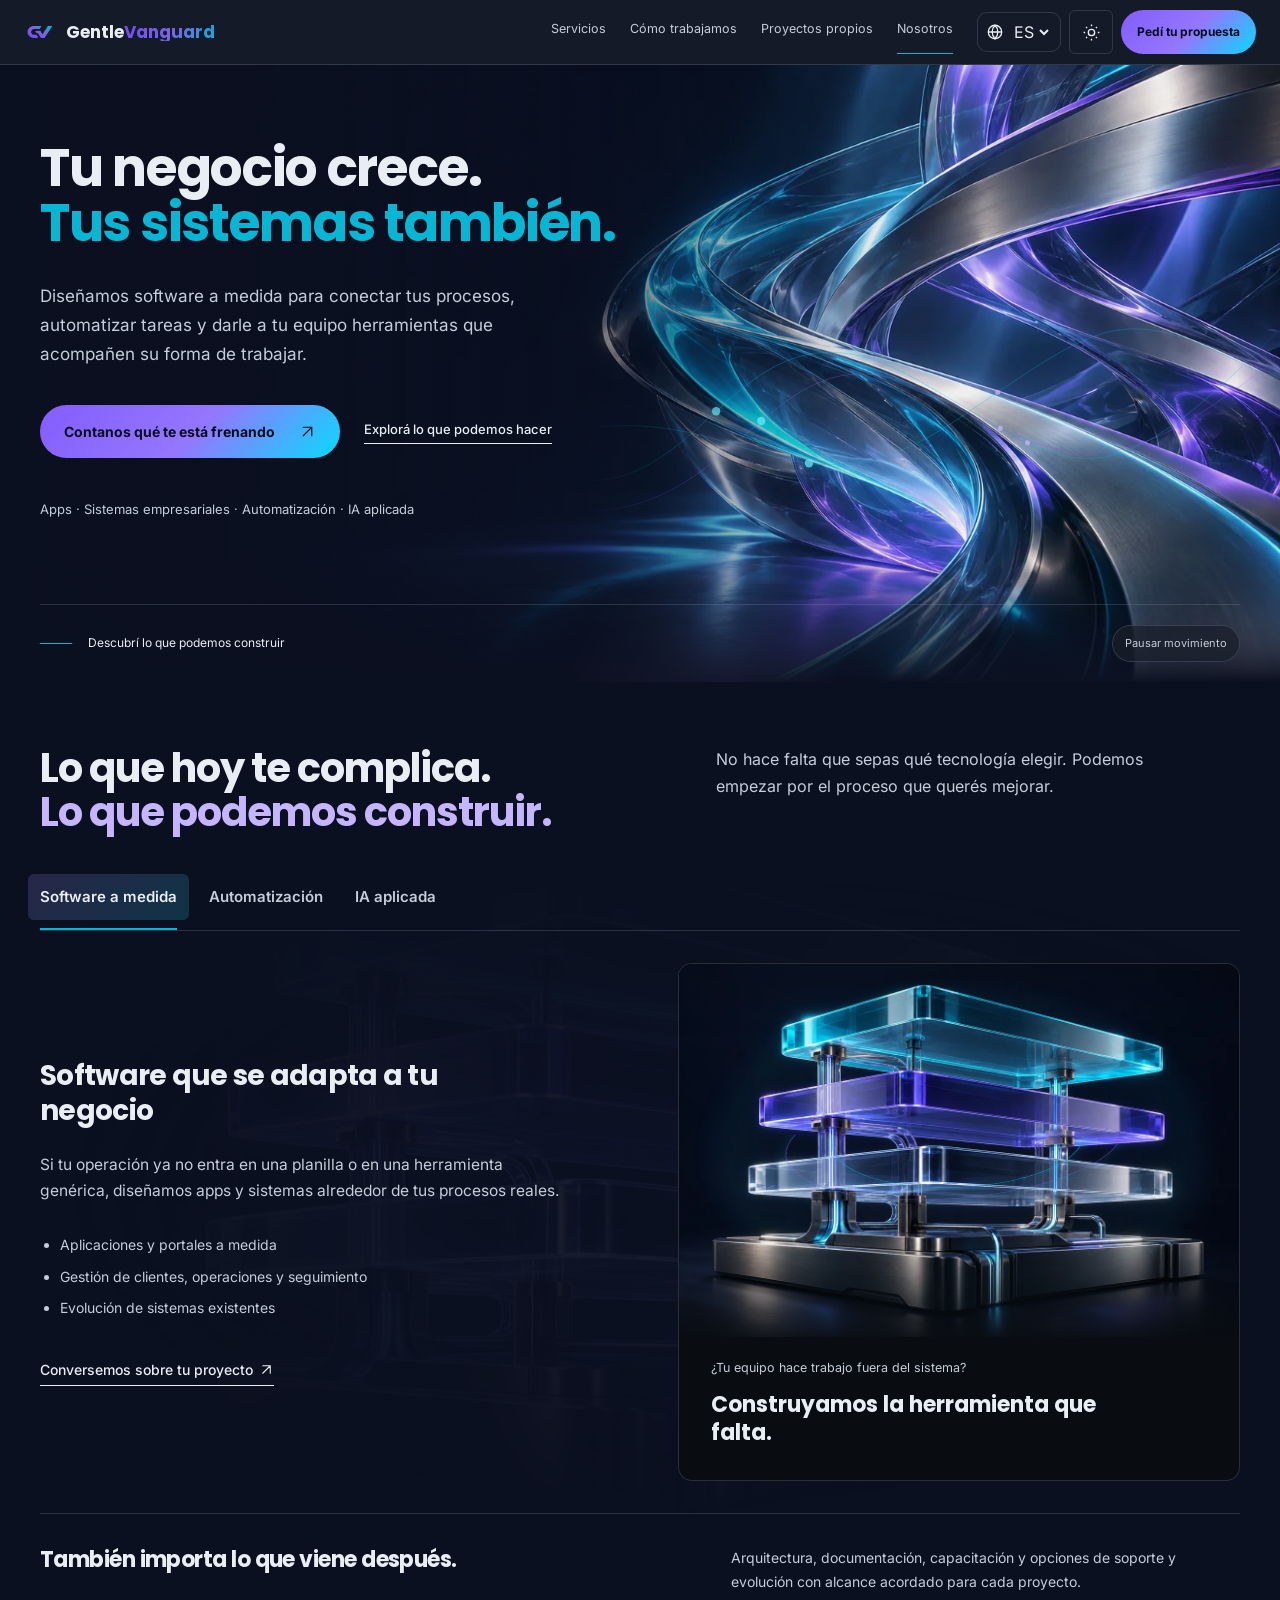
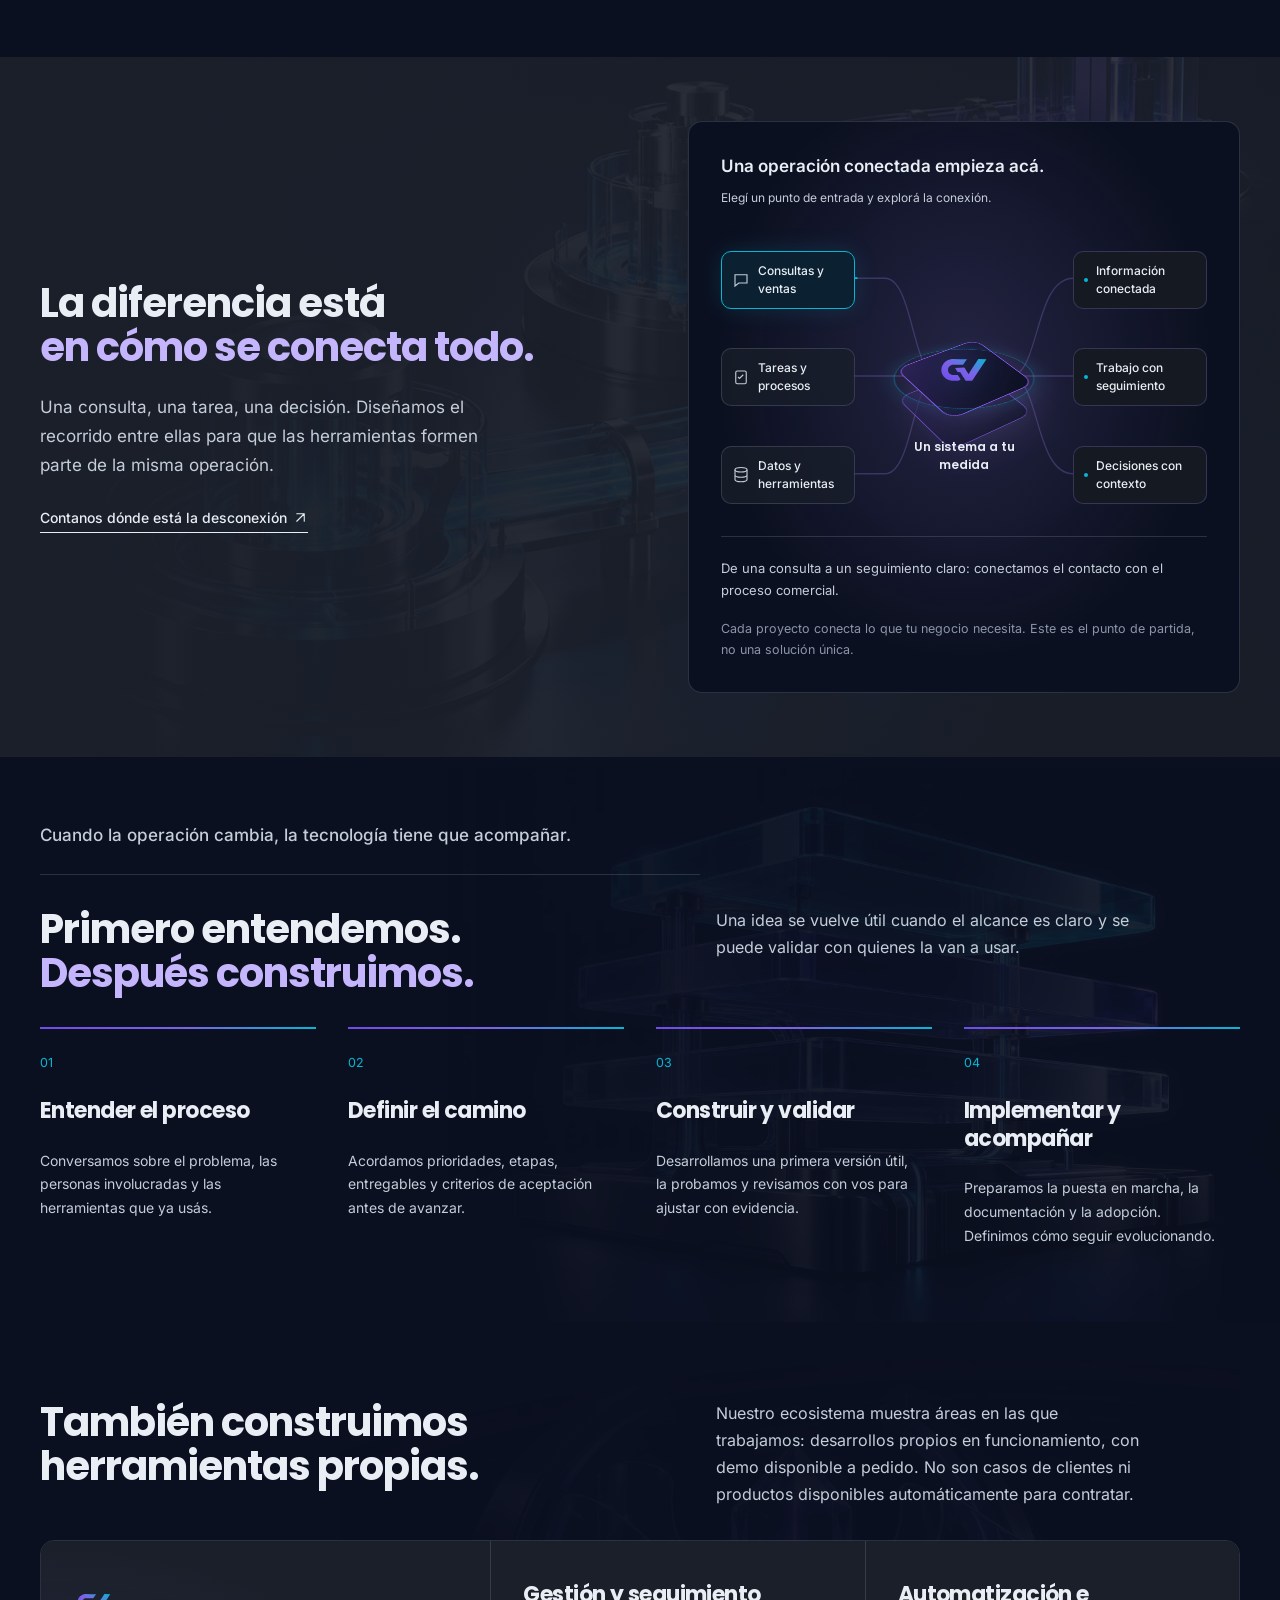
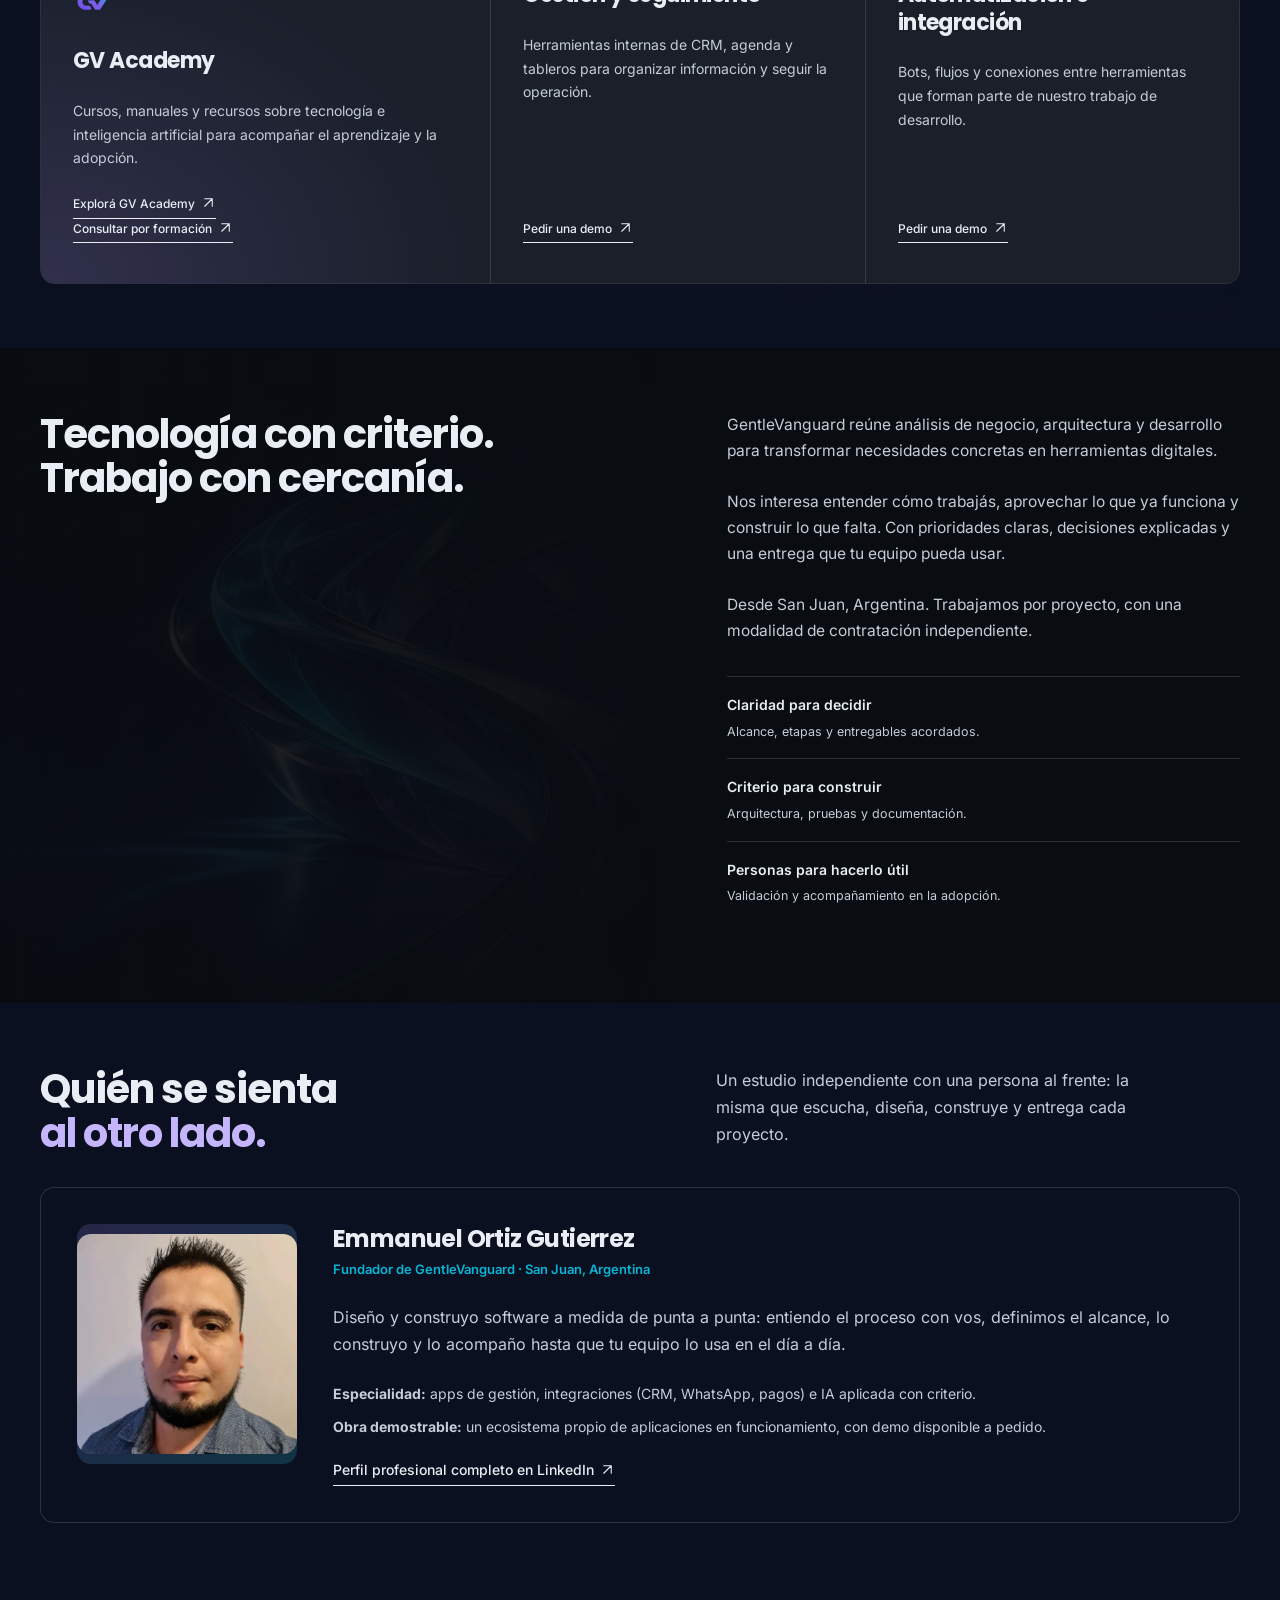
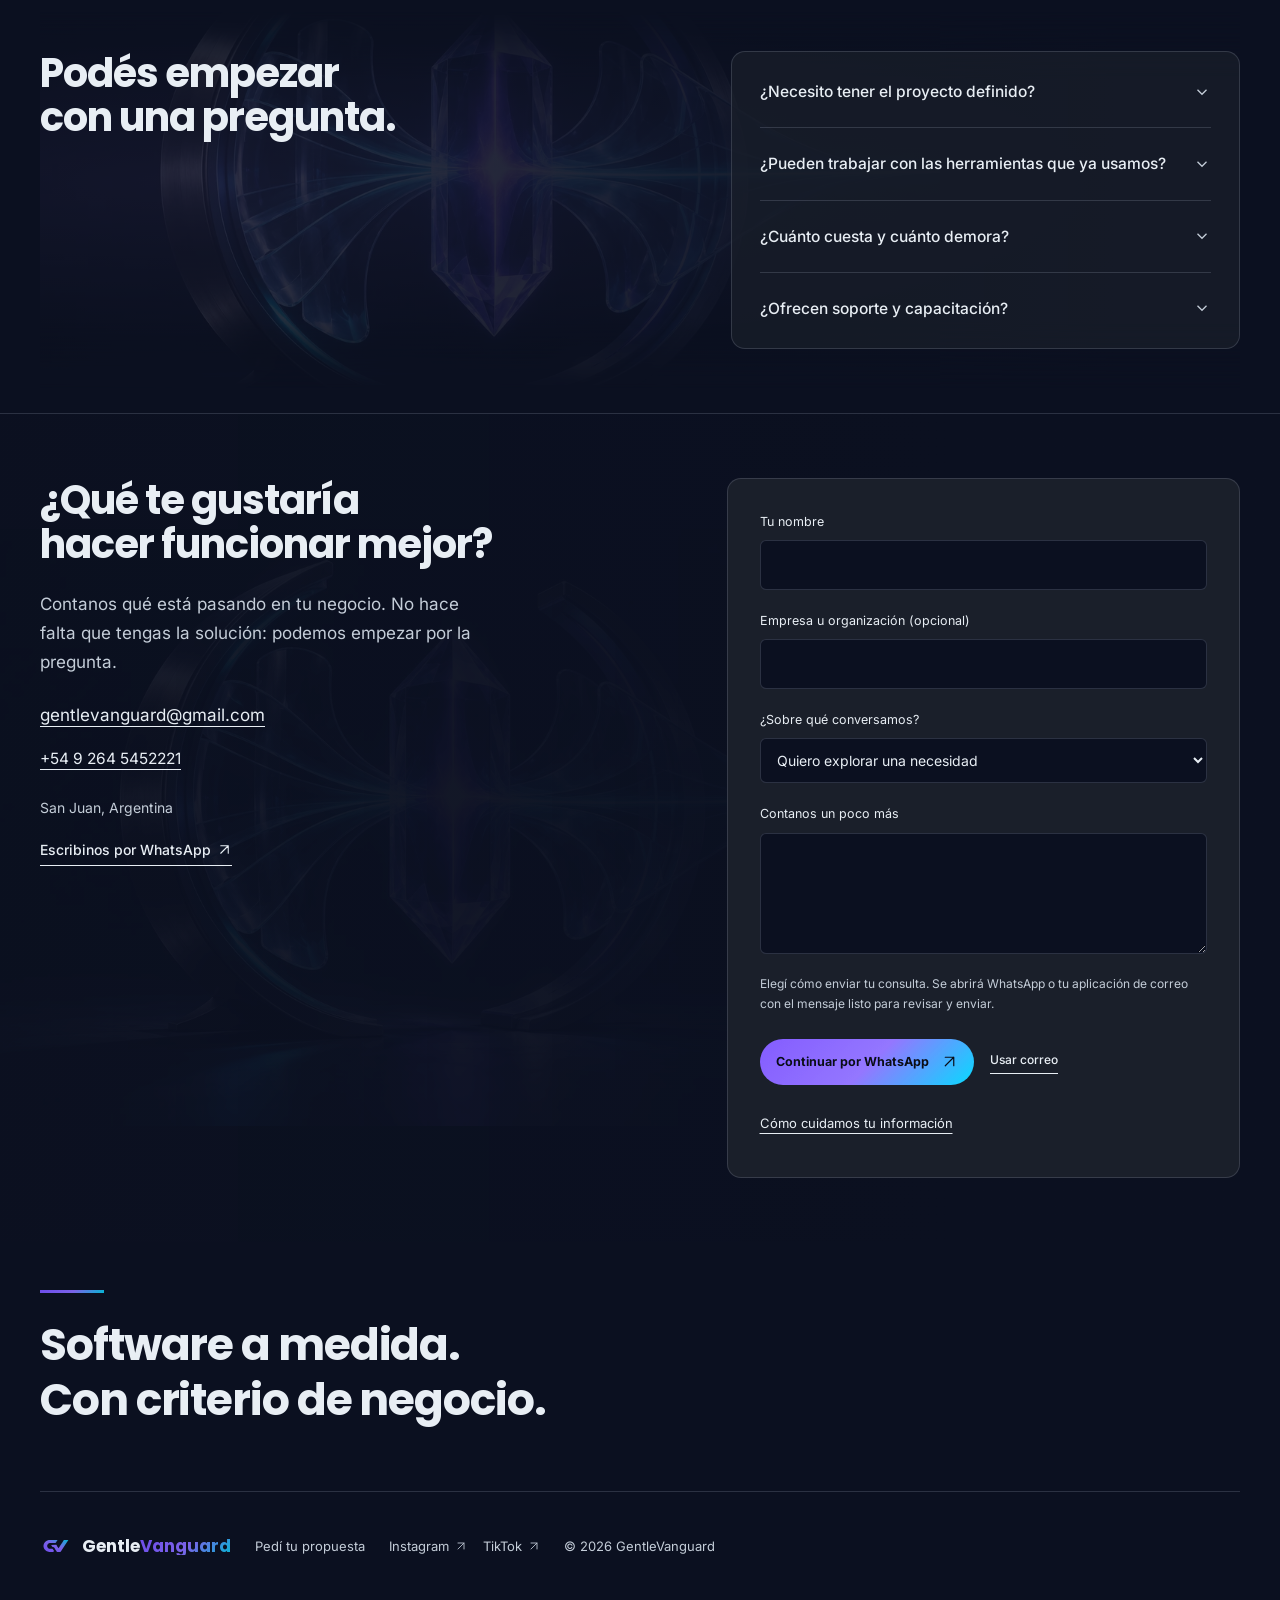
==== commit 6cae614b: "Update GentleVanguard website and Academy catalog" ====
--- a/index.html
+++ b/index.html
@@ -32,7 +32,7 @@
     <section class="connections section"><div class="wrap connections-layout"><div><h2><span data-i18n="connectionsTitleFirst">La diferencia está</span><br><span class="section-accent" data-i18n="connectionsTitleAccent">en cómo se conecta todo.</span></h2><p class="lead" data-i18n="connectionsDesc">Una consulta, una tarea, una decisión. Diseñamos el recorrido entre ellas para que las herramientas formen parte de la misma operación.</p><a class="text-link" href="#contacto" data-i18n="connectionsCta">Contanos dónde está la desconexión ↗</a></div><figure class="operation operation-network" data-entry="sales" aria-labelledby="operation-title"><figcaption id="operation-title" data-i18n="diagramTitle">Una operación conectada empieza acá.</figcaption><p class="op-instruction" data-i18n="opInstruction">Elegí un punto de entrada y explorá la conexión.</p><div class="op-board"><svg class="op-connections op-mobile-connections" viewBox="0 0 360 460" preserveAspectRatio="none" fill="none" aria-hidden="true"><path class="op-wire" d="M60 98V135C60 182 180 155 180 210"/><path class="op-signal signal-sales" d="M60 98V135C60 182 180 155 180 210"/><path class="op-wire" d="M180 98V210"/><path class="op-signal signal-tasks" d="M180 98V210"/><path class="op-wire" d="M300 98V135C300 182 180 155 180 210"/><path class="op-signal signal-data" d="M300 98V135C300 182 180 155 180 210"/><path class="op-wire" d="M180 250C180 316 60 280 60 360"/><path class="op-signal signal-out" d="M180 250C180 316 60 280 60 360"/><path class="op-wire" d="M180 250V360"/><path class="op-signal signal-out" d="M180 250V360"/><path class="op-wire" d="M180 250C180 316 300 280 300 360"/><path class="op-signal signal-out" d="M180 250C180 316 300 280 300 360"/></svg><svg class="op-connections" viewBox="0 0 640 360" preserveAspectRatio="none" fill="none" aria-hidden="true"><path class="op-wire wire-in wire-sales" d="M174 70H216C253 70 252 180 285 180"/><path class="op-signal signal-sales" d="M174 70H216C253 70 252 180 285 180"/><path class="op-wire wire-in wire-tasks" d="M174 180H285"/><path class="op-signal signal-tasks" d="M174 180H285"/><path class="op-wire wire-in wire-data" d="M174 290H216C253 290 252 180 285 180"/><path class="op-signal signal-data" d="M174 290H216C253 290 252 180 285 180"/><path class="op-wire wire-out" d="M355 180H381C420 180 412 70 464 70"/><path class="op-signal signal-out" d="M355 180H381C420 180 412 70 464 70"/><path class="op-wire wire-out" d="M355 180H464"/><path class="op-signal signal-out" d="M355 180H464"/><path class="op-wire wire-out" d="M355 180H381C420 180 412 290 464 290"/><path class="op-signal signal-out" d="M355 180H381C420 180 412 290 464 290"/></svg><div class="op-inputs" role="group" aria-label="Puntos de entrada"><button class="op-input input-sales" type="button" data-entry="sales" aria-pressed="true"><svg width="19" height="19" viewBox="0 0 24 24" fill="none" stroke="currentColor" stroke-width="1.5" aria-hidden="true"><path d="M4 5h16v11H9l-5 4V5Z"/></svg><span data-i18n="flowSales">Consultas y ventas</span></button><button class="op-input input-tasks" type="button" data-entry="tasks" aria-pressed="false"><svg width="19" height="19" viewBox="0 0 24 24" fill="none" stroke="currentColor" stroke-width="1.5" aria-hidden="true"><rect x="5" y="4" width="14" height="17" rx="2"/><path d="m8 12 2 2 5-5"/></svg><span data-i18n="flowTasks">Tareas y procesos</span></button><button class="op-input input-data" type="button" data-entry="data" aria-pressed="false"><svg width="19" height="19" viewBox="0 0 24 24" fill="none" stroke="currentColor" stroke-width="1.5" aria-hidden="true"><ellipse cx="12" cy="5" rx="8" ry="3"/><path d="M4 5v13c0 4 16 4 16 0V5M4 12c0 4 16 4 16 0"/></svg><span data-i18n="flowData">Datos y herramientas</span></button></div><div class="op-core"><span class="core-plane plane-back" aria-hidden="true"></span><span class="core-plane plane-front" aria-hidden="true"></span><span class="core-orbit" aria-hidden="true"></span><img src="assets/icon.svg" width="58" height="58" alt=""><strong data-i18n="flowCore">Un sistema a tu medida</strong></div><div class="op-output output-0"><span class="output-dot" aria-hidden="true"></span><span data-i18n="flow1">Información conectada</span></div><div class="op-output output-1"><span class="output-dot" aria-hidden="true"></span><span data-i18n="flow2">Trabajo con seguimiento</span></div><div class="op-output output-2"><span class="output-dot" aria-hidden="true"></span><span data-i18n="flow3">Decisiones con contexto</span></div></div><div class="op-scenarios" aria-live="polite"><p data-op-description="sales" data-i18n="opSalesDesc">De una consulta a un seguimiento claro: conectamos el contacto con el proceso comercial.</p><p data-op-description="tasks" data-i18n="opTasksDesc" hidden>De una tarea repetida a un flujo coordinado: conectamos los pasos y sus responsables.</p><p data-op-description="data" data-i18n="opDataDesc" hidden>De datos dispersos a información útil: conectamos herramientas para consultar y decidir con contexto.</p></div><p class="op-note" data-i18n="diagramNote">Cada proyecto conecta lo que tu negocio necesita. Este es el punto de partida, no una solución única.</p></figure></div></section><section class="method section ambient-section" id="metodo"><div class="wrap"><p class="method-principle" data-i18n="statement">Cuando la operación cambia, la tecnología tiene que acompañar.</p><div class="section-heading"><h2><span data-i18n="methodTitleFirst">Primero entendemos.</span><br><span class="section-accent" data-i18n="methodTitleAccent">Después construimos.</span></h2><p data-i18n="methodIntro">Una idea se vuelve útil cuando el alcance es claro y se puede validar con quienes la van a usar.</p></div><ol class="steps"><li><h3 data-i18n="m1Title">Entender el proceso</h3><p data-i18n="m1Desc">Conversamos sobre el problema, las personas involucradas y las herramientas que ya usás.</p></li><li><h3 data-i18n="m2Title">Definir el camino</h3><p data-i18n="m2Desc">Acordamos prioridades, etapas, entregables y criterios de aceptación antes de avanzar.</p></li><li><h3 data-i18n="m3Title">Construir y validar</h3><p data-i18n="m3Desc">Desarrollamos una primera versión útil, la probamos y revisamos con vos para ajustar con evidencia.</p></li><li><h3 data-i18n="m4Title">Implementar y acompañar</h3><p data-i18n="m4Desc">Preparamos la puesta en marcha, la documentación y la adopción. Definimos cómo seguir evolucionando.</p></li></ol></div></section>
     <section class="wrap section ambient-section" id="proyectos"><div class="section-heading"><h2 data-i18n="projectsTitle">También construimos<br>herramientas propias.</h2><p data-i18n="projectsIntro">Nuestro ecosistema muestra áreas en las que trabajamos: desarrollos propios en funcionamiento, con demo disponible a pedido. No son casos de clientes ni productos disponibles automáticamente para contratar.</p></div><div class="projects"><article class="spotlight-card"><img src="assets/icon.svg" width="42" height="42" alt="" loading="lazy"><h3>GV Academy</h3><p data-i18n="p1Desc">Cursos, manuales y recursos sobre tecnología e inteligencia artificial para acompañar el aprendizaje y la adopción.</p><a href="academy/" rel="noopener noreferrer" class="text-link" data-i18n="academyDemo">Explorá GV Academy ↗</a><a href="#contacto" data-interest="academy" class="text-link" data-i18n="p1Cta">Consultar por formación ↗</a></article><article class="spotlight-card"><h3 data-i18n="p2Title">Gestión y seguimiento</h3><p data-i18n="p2Desc">Herramientas internas de CRM, agenda y tableros para organizar información y seguir la operación.</p><a class="text-link" href="#contacto" data-interest="demo">Pedir una demo ↗</a></article><article class="spotlight-card"><h3 data-i18n="p3Title">Automatización e integración</h3><p data-i18n="p3Desc">Bots, flujos y conexiones entre herramientas que forman parte de nuestro trabajo de desarrollo.</p><a class="text-link" href="#contacto" data-interest="demo">Pedir una demo ↗</a></article></div></section>
     <section class="about section" id="nosotros"><div class="wrap about-grid"><div class="about-art" aria-hidden="true"></div><h2 data-i18n="aboutTitle">Tecnología con criterio.<br>Trabajo con cercanía.</h2><div><p class="lead" data-i18n="aboutDesc">GentleVanguard reúne análisis de negocio, arquitectura y desarrollo para transformar necesidades concretas en herramientas digitales.</p><p data-i18n="aboutMore">Nos interesa entender cómo trabajás, aprovechar lo que ya funciona y construir lo que falta. Con prioridades claras, decisiones explicadas y una entrega que tu equipo pueda usar.</p><p class="company-location" data-i18n="companyLocation">Desde San Juan, Argentina. Trabajamos por proyecto, con una modalidad de contratación independiente.</p><dl class="principles"><div><dt data-i18n="v1Title">Claridad para decidir</dt><dd data-i18n="v1Desc">Alcance, etapas y entregables acordados.</dd></div><div><dt data-i18n="v2Title">Criterio para construir</dt><dd data-i18n="v2Desc">Arquitectura, pruebas y documentación.</dd></div><div><dt data-i18n="v3Title">Personas para hacerlo útil</dt><dd data-i18n="v3Desc">Validación y acompañamiento en la adopción.</dd></div></dl></div></div></section>
-    <section class="wrap section founder" id="fundador"><div class="section-heading"><h2>Quién se sienta<br><span class="section-accent">al otro lado.</span></h2><p>Un estudio independiente con una persona al frente: la misma que escucha, diseña, construye y entrega cada proyecto.</p></div><div class="founder-card spotlight-card"><figure class="founder-photo" aria-hidden="true"><span class="founder-avatar">EO</span><!-- EDITAR OWNER: reemplazar el avatar por la foto real <img src="assets/founder.jpg" alt="Emmanuel Ortiz Gutierrez" class="founder-img" width="440" height="440" loading="lazy"> --></figure><div class="founder-bio"><h3>Emmanuel Ortiz Gutierrez</h3><p class="founder-role">Fundador de GentleVanguard · San Juan, Argentina</p><p>Diseño y construyo software a medida de punta a punta: entiendo el proceso con vos, definimos el alcance, lo construyo y lo acompaño hasta que tu equipo lo usa en el día a día.</p><ul class="founder-facts"><li><strong>Especialidad:</strong> apps de gestión, integraciones (CRM, WhatsApp, pagos) e IA aplicada con criterio.</li><li><strong>Obra demostrable:</strong> un ecosistema propio de aplicaciones en funcionamiento, con demo disponible a pedido.</li><!-- EDITAR OWNER: completar con datos reales: <li><strong>Formación:</strong> …</li><li><strong>Experiencia previa:</strong> …</li> --></ul><a class="text-link" href="https://www.linkedin.com/in/emmanuelortizgutierrez/" target="_blank" rel="noopener noreferrer">Perfil profesional completo en LinkedIn ↗</a></div></div></section>
+    <section class="wrap section founder" id="fundador"><div class="section-heading"><h2>Quién se sienta<br><span class="section-accent">al otro lado.</span></h2><p>Un estudio independiente con una persona al frente: la misma que escucha, diseña, construye y entrega cada proyecto.</p></div><div class="founder-card spotlight-card"><figure class="founder-photo"><img src="assets/founder.webp" alt="Emmanuel Ortiz Gutierrez, fundador de GentleVanguard" class="founder-img" width="560" height="560" loading="lazy" decoding="async"></figure><div class="founder-bio"><h3>Emmanuel Ortiz Gutierrez</h3><p class="founder-role">Fundador de GentleVanguard · San Juan, Argentina</p><p>Diseño y construyo software a medida de punta a punta: entiendo el proceso con vos, definimos el alcance, lo construyo y lo acompaño hasta que tu equipo lo usa en el día a día.</p><ul class="founder-facts"><li><strong>Especialidad:</strong> apps de gestión, integraciones (CRM, WhatsApp, pagos) e IA aplicada con criterio.</li><li><strong>Obra demostrable:</strong> un ecosistema propio de aplicaciones en funcionamiento, con demo disponible a pedido.</li><!-- EDITAR OWNER: completar con datos reales: <li><strong>Formación:</strong> …</li><li><strong>Experiencia previa:</strong> …</li> --></ul><a class="text-link" href="https://www.linkedin.com/in/emmanuelortizgutierrez/" target="_blank" rel="noopener noreferrer">Perfil profesional completo en LinkedIn ↗</a></div></div></section>
     <section class="wrap section faq" id="preguntas"><div class="section-heading"><h2 data-i18n="faqTitle">Podés empezar<br>con una pregunta.</h2></div><div><details name="gv-faq"><summary><span data-i18n="q1">¿Necesito tener el proyecto definido?</span><svg width="18" height="18" viewBox="0 0 24 24" fill="none" stroke="currentColor" stroke-width="1.7" aria-hidden="true"><path d="m6 9 6 6 6-6"/></svg></summary><p data-i18n="a1">No. Podés contarnos qué tarea te cuesta, qué sistema te limita o qué idea querés explorar. A partir de eso definimos si tiene sentido trabajar juntos y qué conviene analizar primero.</p></details><details name="gv-faq"><summary><span data-i18n="q2">¿Pueden trabajar con las herramientas que ya usamos?</span><svg width="18" height="18" viewBox="0 0 24 24" fill="none" stroke="currentColor" stroke-width="1.7" aria-hidden="true"><path d="m6 9 6 6 6-6"/></svg></summary><p data-i18n="a2">Evaluamos el sistema actual y sus posibilidades de integración. La propuesta depende de los accesos, las condiciones técnicas y las necesidades del proyecto.</p></details><details name="gv-faq"><summary><span data-i18n="q3">¿Cuánto cuesta y cuánto demora?</span><svg width="18" height="18" viewBox="0 0 24 24" fill="none" stroke="currentColor" stroke-width="1.7" aria-hidden="true"><path d="m6 9 6 6 6-6"/></svg></summary><p data-i18n="a3">Depende del alcance, las integraciones y las etapas. Primero entendemos la necesidad; después presentamos una propuesta con entregables, plazos y condiciones.</p></details><details name="gv-faq"><summary><span data-i18n="q4">¿Ofrecen soporte y capacitación?</span><svg width="18" height="18" viewBox="0 0 24 24" fill="none" stroke="currentColor" stroke-width="1.7" aria-hidden="true"><path d="m6 9 6 6 6-6"/></svg></summary><p data-i18n="a4">Podemos incluir documentación, capacitación, mantenimiento y evolución. El alcance y las condiciones se acuerdan en cada propuesta.</p></details></div></section>
     <section class="contact section" id="contacto"><div class="contact-art" aria-hidden="true"></div><div class="wrap contact-grid"><div><h2 data-i18n="contactTitle">¿Qué te gustaría<br>hacer funcionar mejor?</h2><p class="lead" data-i18n="contactDesc">Contanos qué está pasando en tu negocio. No hace falta que tengas la solución: podemos empezar por la pregunta.</p><a class="contact-email" href="mailto:gentlevanguard@gmail.com">gentlevanguard@gmail.com</a><a class="contact-phone" href="tel:+5492645452221">+54 9 264 5452221</a><p class="contact-location" data-i18n="location">San Juan, Argentina</p><a class="text-link" href="https://wa.me/5492645452221" target="_blank" rel="noopener noreferrer" data-i18n="directWa">Escribinos por WhatsApp ↗</a></div><form id="contact-form"><label for="name" data-i18n="name">Tu nombre</label><input id="name" name="name" autocomplete="name" required maxlength="100"><label for="company" data-i18n="company">Empresa u organización (opcional)</label><input id="company" name="company" autocomplete="organization" maxlength="140"><label for="interest" data-i18n="interest">¿Sobre qué conversamos?</label><select id="interest" name="interest"><option value="general" data-i18n="interestGeneral">Quiero explorar una necesidad</option><option value="software" data-i18n="interestSoftware">Software a medida</option><option value="automation" data-i18n="interestAutomation">Automatización e integraciones</option><option value="ai" data-i18n="interestAi">IA aplicada</option><option value="academy" data-i18n="interestAcademy">Formación y Academy</option></select><label for="message" data-i18n="message">Contanos un poco más</label><textarea id="message" name="message" rows="4" required minlength="10" maxlength="2000"></textarea><p class="form-note" data-i18n="formNote">Elegí cómo enviar tu consulta. Se abrirá WhatsApp o tu aplicación de correo con el mensaje listo para revisar y enviar.</p><div class="actions"><button class="gv-btn gv-btn-primary button" type="submit" name="channel" value="whatsapp" data-i18n="sendWa">Continuar por WhatsApp ↗</button><button class="text-link" type="submit" name="channel" value="email" data-i18n="sendEmail">Usar correo</button></div><p id="form-status" role="status"></p><a class="privacy-link" href="#privacidad" data-i18n="privacyLink">Cómo cuidamos tu información</a></form></div></section>
     <section class="wrap privacy" id="privacidad"><details><summary data-i18n="privacyTitle">Privacidad y contacto</summary><p data-i18n="privacyText">Si llegás desde un enlace de campaña, incluimos su referencia en el mensaje que revisás. Este sitio no envía el formulario a un servidor ni guarda lo que escribís. Al elegir WhatsApp o correo, compartís los datos con el servicio que seleccionaste y los enviás cuando confirmás allí. Usamos el almacenamiento de tu navegador sólo para recordar idioma y tema. Si nos contactás, usaremos tu mensaje para responder la consulta. Podés escribir a gentlevanguard@gmail.com para consultar por tus datos. Evitá incluir contraseñas o información sensible.</p></details></section>
--- a/refinements.css
+++ b/refinements.css
@@ -78,7 +78,7 @@
 .founder-card{display:grid;grid-template-columns:220px minmax(0,1fr);gap:36px;padding:36px;border:1px solid var(--gv-border);border-radius:var(--gv-radius-lg);background:var(--gv-bg)}
 .founder-photo{margin:0;min-height:240px;border-radius:var(--gv-radius-lg);overflow:hidden;display:grid;place-items:center;background:var(--gv-gradient-subtle);align-self:start}
 .founder-avatar{display:grid;place-items:center;width:132px;height:132px;border-radius:50%;background:var(--gv-gradient);color:var(--gv-text-inverse);font:700 44px var(--gv-font-display);letter-spacing:2px}
-.founder-img{width:100%;height:auto;display:block}
+.founder-img{width:100%;height:auto;display:block;border-radius:var(--gv-radius-lg)}
 .founder-bio h3{margin:0 0 4px;font-size:24px;font-family:var(--gv-font-display)}
 .founder-role{color:var(--gv-accent-text);font-size:13px;font-weight:600;margin:0 0 14px}
 .founder-facts{list-style:none;margin:18px 0;padding:0;display:grid;gap:10px}
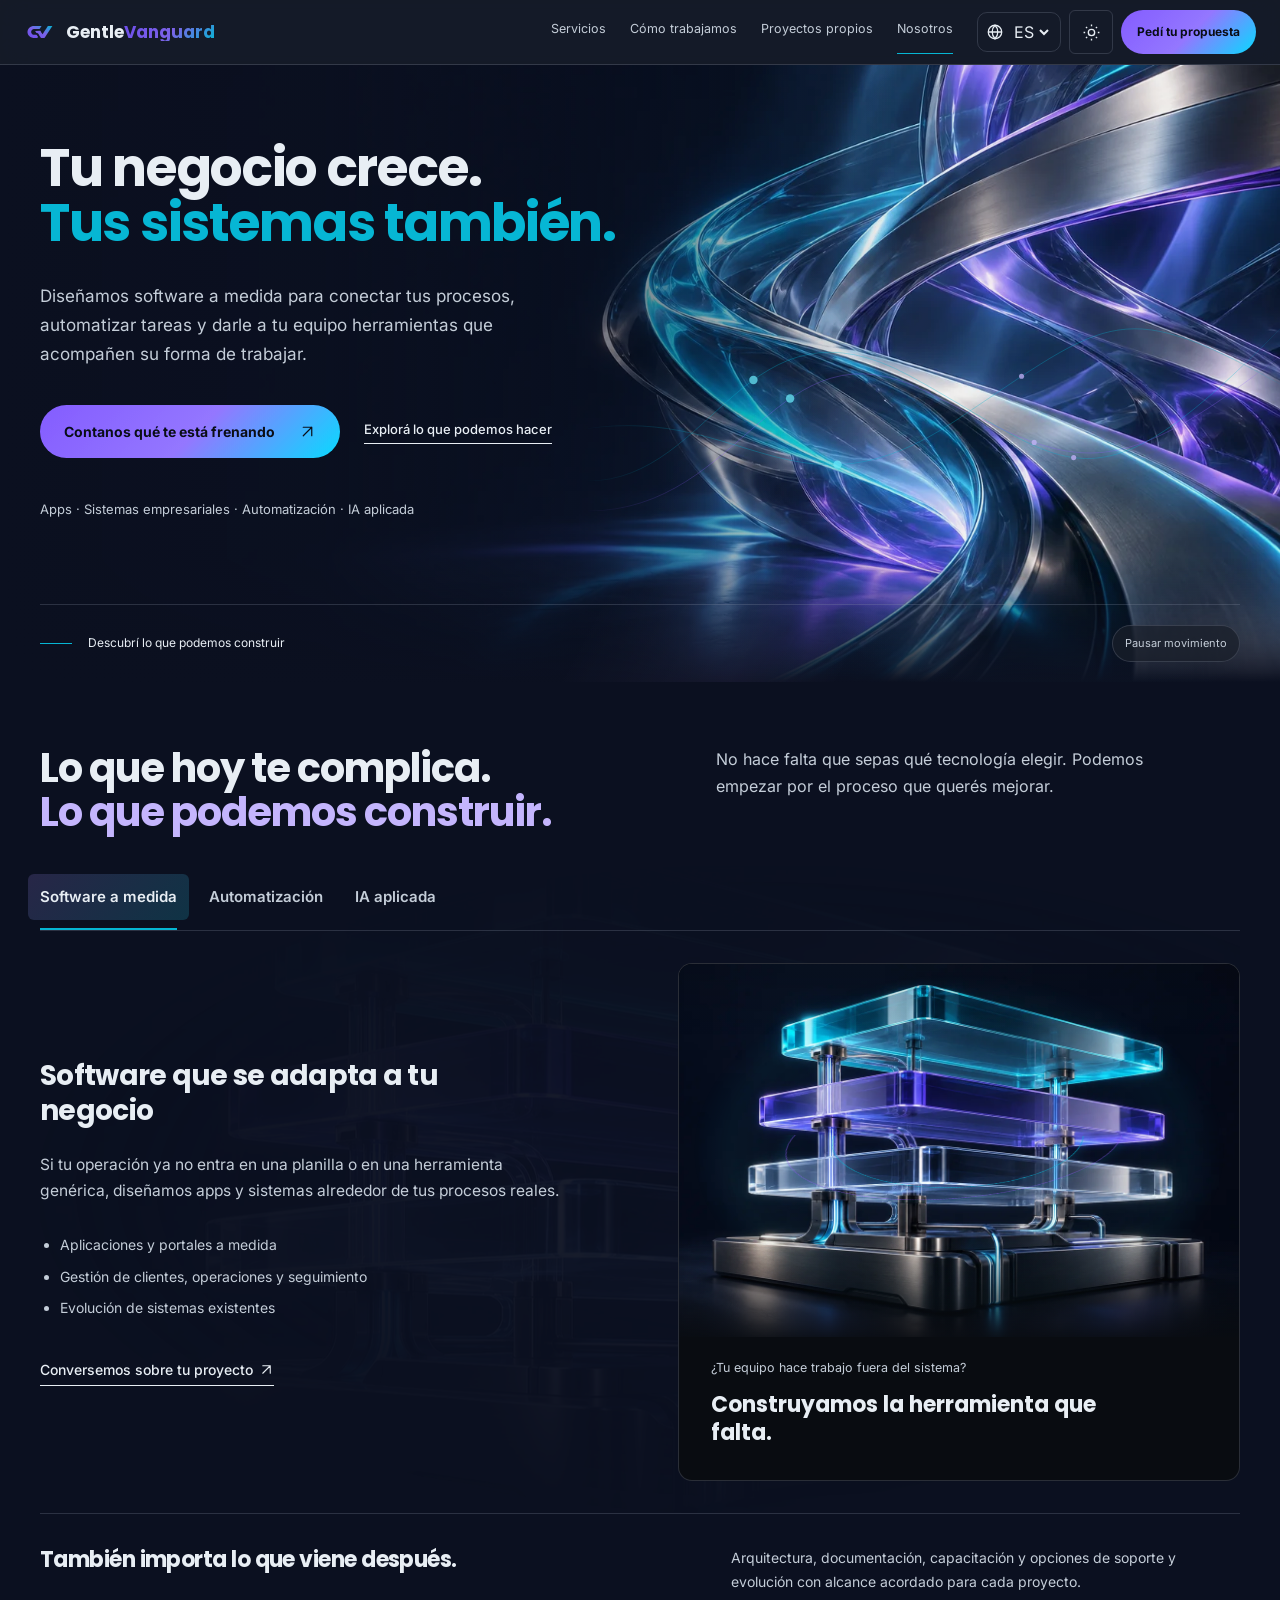
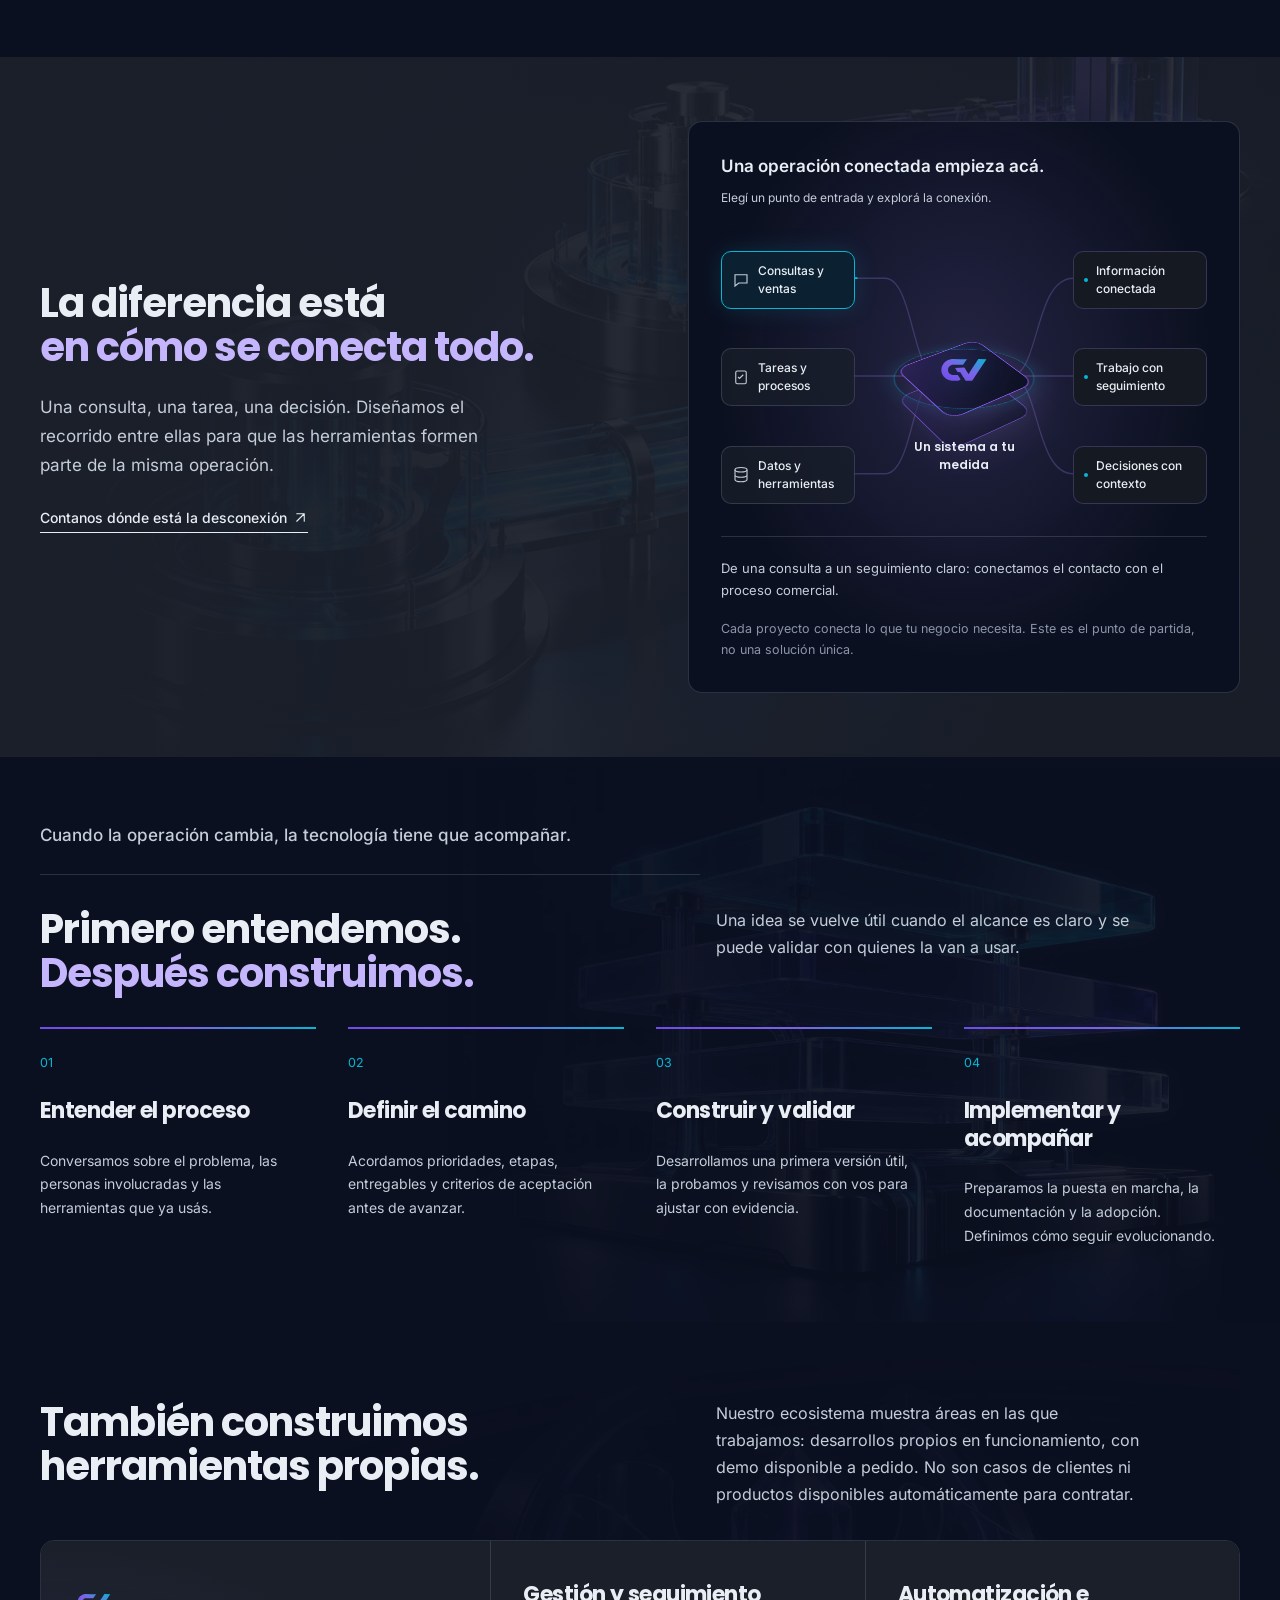
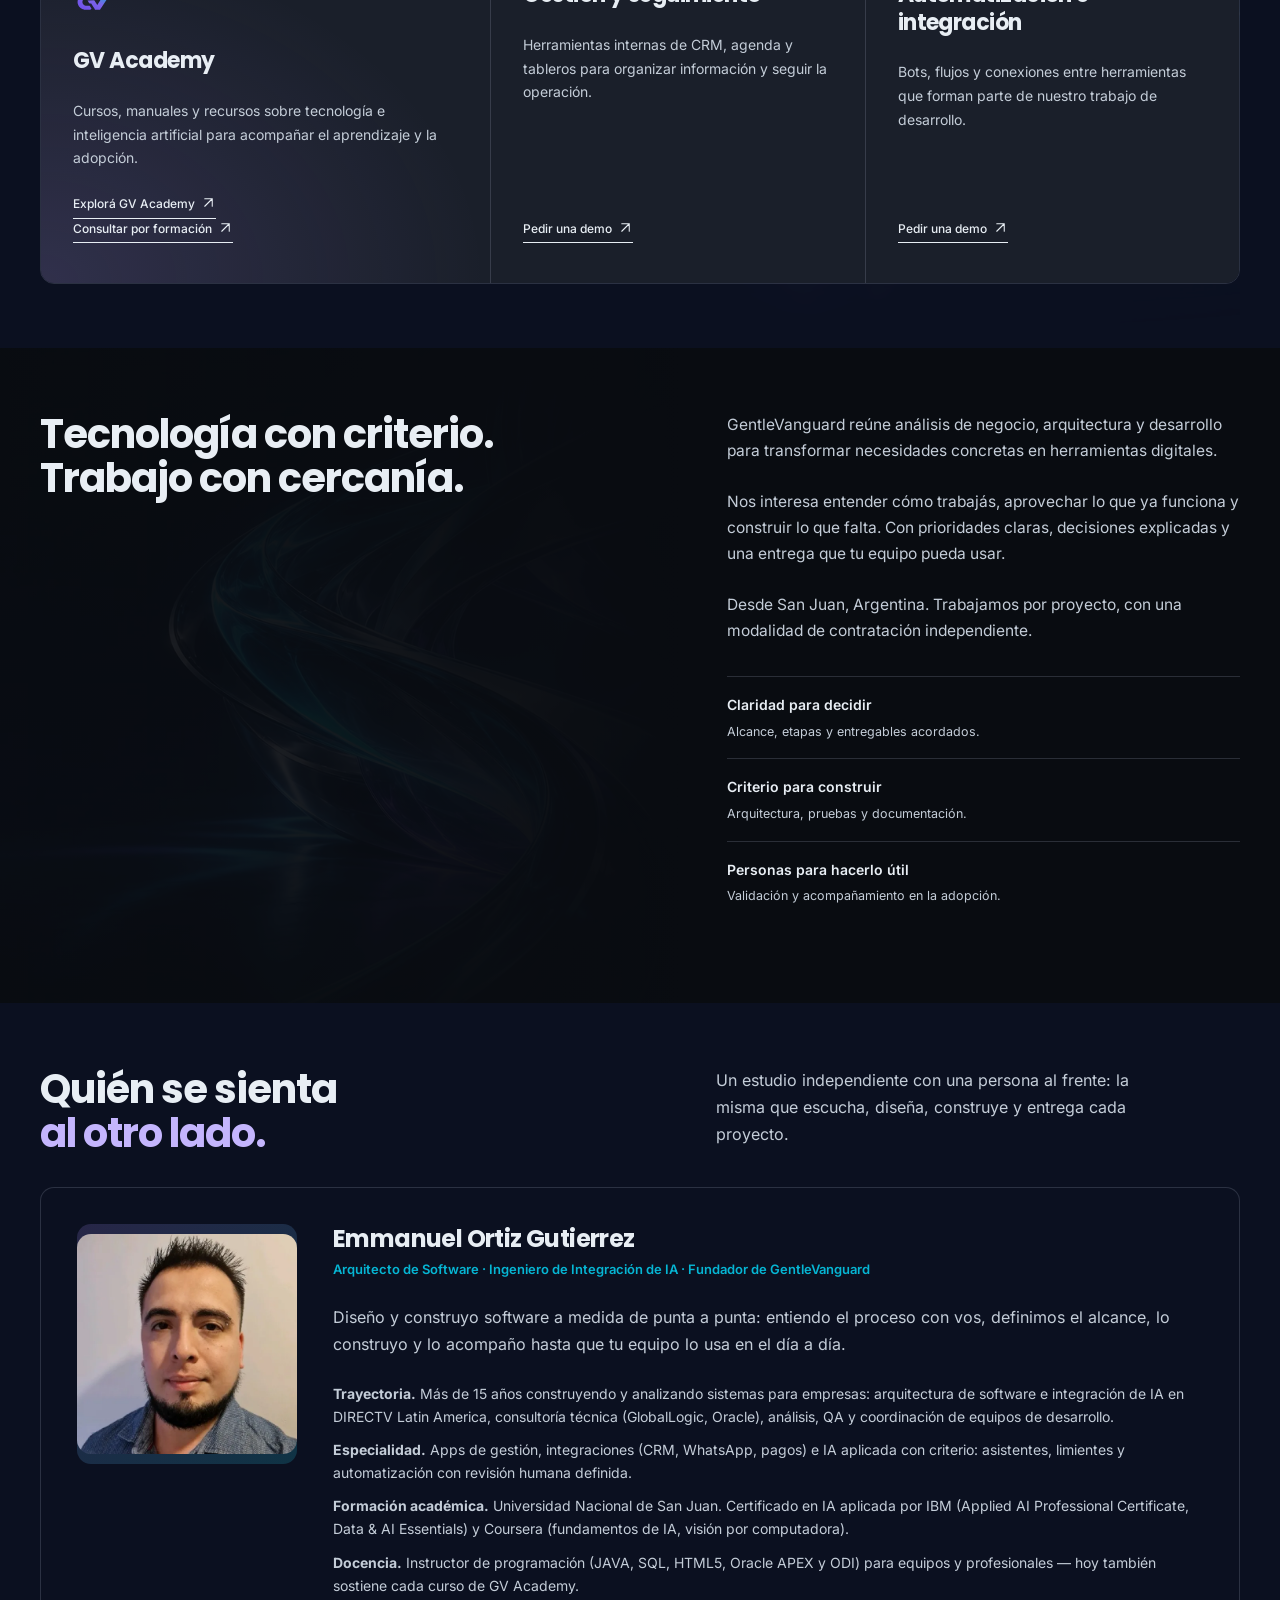
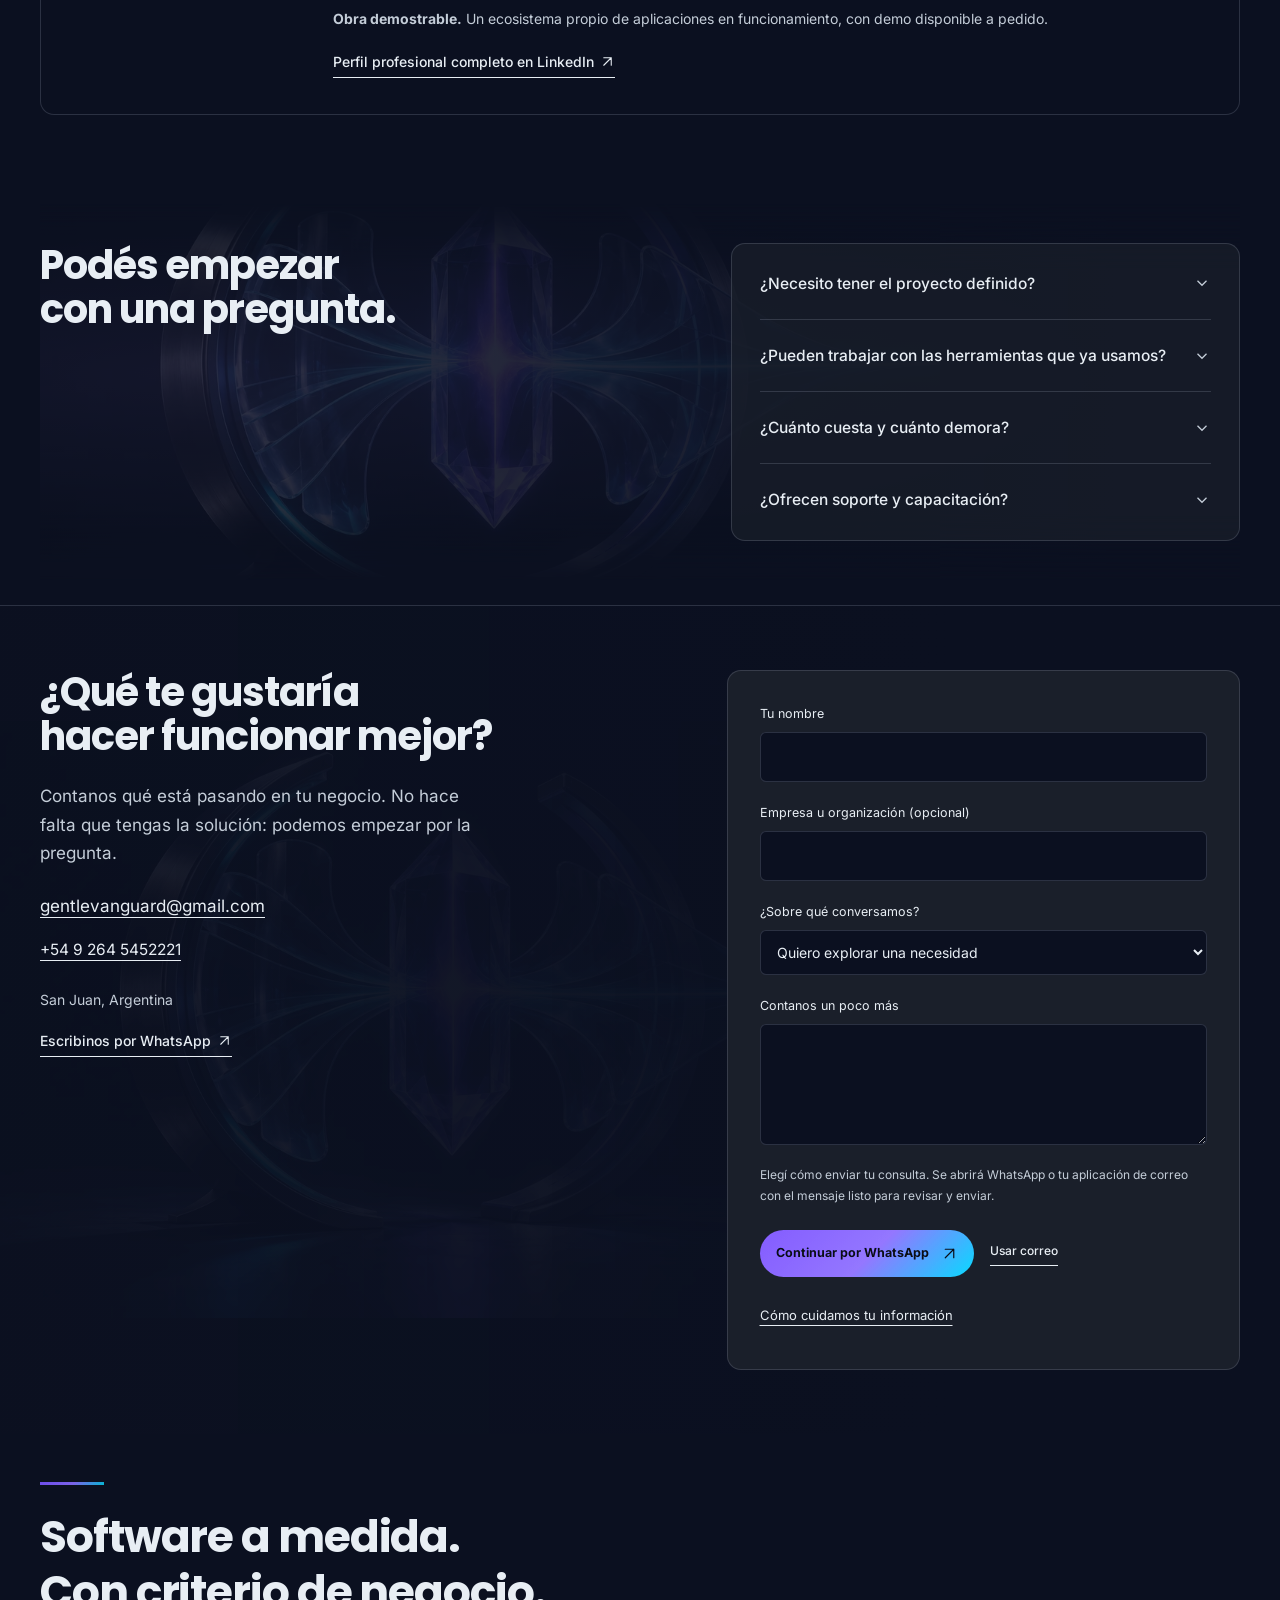
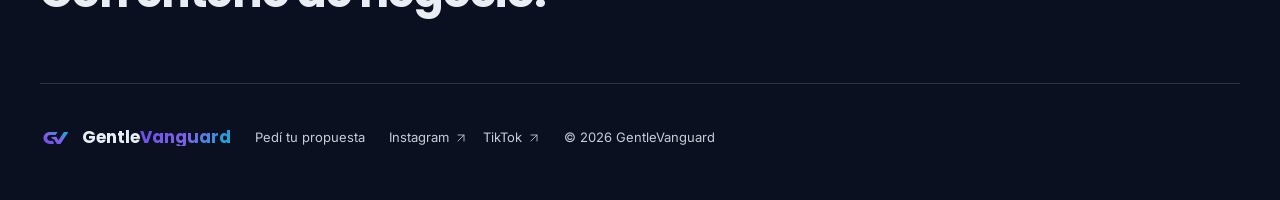
==== commit 92604c9a: "Update GentleVanguard website and Academy catalog" ====
--- a/index.html
+++ b/index.html
@@ -32,7 +32,7 @@
     <section class="connections section"><div class="wrap connections-layout"><div><h2><span data-i18n="connectionsTitleFirst">La diferencia está</span><br><span class="section-accent" data-i18n="connectionsTitleAccent">en cómo se conecta todo.</span></h2><p class="lead" data-i18n="connectionsDesc">Una consulta, una tarea, una decisión. Diseñamos el recorrido entre ellas para que las herramientas formen parte de la misma operación.</p><a class="text-link" href="#contacto" data-i18n="connectionsCta">Contanos dónde está la desconexión ↗</a></div><figure class="operation operation-network" data-entry="sales" aria-labelledby="operation-title"><figcaption id="operation-title" data-i18n="diagramTitle">Una operación conectada empieza acá.</figcaption><p class="op-instruction" data-i18n="opInstruction">Elegí un punto de entrada y explorá la conexión.</p><div class="op-board"><svg class="op-connections op-mobile-connections" viewBox="0 0 360 460" preserveAspectRatio="none" fill="none" aria-hidden="true"><path class="op-wire" d="M60 98V135C60 182 180 155 180 210"/><path class="op-signal signal-sales" d="M60 98V135C60 182 180 155 180 210"/><path class="op-wire" d="M180 98V210"/><path class="op-signal signal-tasks" d="M180 98V210"/><path class="op-wire" d="M300 98V135C300 182 180 155 180 210"/><path class="op-signal signal-data" d="M300 98V135C300 182 180 155 180 210"/><path class="op-wire" d="M180 250C180 316 60 280 60 360"/><path class="op-signal signal-out" d="M180 250C180 316 60 280 60 360"/><path class="op-wire" d="M180 250V360"/><path class="op-signal signal-out" d="M180 250V360"/><path class="op-wire" d="M180 250C180 316 300 280 300 360"/><path class="op-signal signal-out" d="M180 250C180 316 300 280 300 360"/></svg><svg class="op-connections" viewBox="0 0 640 360" preserveAspectRatio="none" fill="none" aria-hidden="true"><path class="op-wire wire-in wire-sales" d="M174 70H216C253 70 252 180 285 180"/><path class="op-signal signal-sales" d="M174 70H216C253 70 252 180 285 180"/><path class="op-wire wire-in wire-tasks" d="M174 180H285"/><path class="op-signal signal-tasks" d="M174 180H285"/><path class="op-wire wire-in wire-data" d="M174 290H216C253 290 252 180 285 180"/><path class="op-signal signal-data" d="M174 290H216C253 290 252 180 285 180"/><path class="op-wire wire-out" d="M355 180H381C420 180 412 70 464 70"/><path class="op-signal signal-out" d="M355 180H381C420 180 412 70 464 70"/><path class="op-wire wire-out" d="M355 180H464"/><path class="op-signal signal-out" d="M355 180H464"/><path class="op-wire wire-out" d="M355 180H381C420 180 412 290 464 290"/><path class="op-signal signal-out" d="M355 180H381C420 180 412 290 464 290"/></svg><div class="op-inputs" role="group" aria-label="Puntos de entrada"><button class="op-input input-sales" type="button" data-entry="sales" aria-pressed="true"><svg width="19" height="19" viewBox="0 0 24 24" fill="none" stroke="currentColor" stroke-width="1.5" aria-hidden="true"><path d="M4 5h16v11H9l-5 4V5Z"/></svg><span data-i18n="flowSales">Consultas y ventas</span></button><button class="op-input input-tasks" type="button" data-entry="tasks" aria-pressed="false"><svg width="19" height="19" viewBox="0 0 24 24" fill="none" stroke="currentColor" stroke-width="1.5" aria-hidden="true"><rect x="5" y="4" width="14" height="17" rx="2"/><path d="m8 12 2 2 5-5"/></svg><span data-i18n="flowTasks">Tareas y procesos</span></button><button class="op-input input-data" type="button" data-entry="data" aria-pressed="false"><svg width="19" height="19" viewBox="0 0 24 24" fill="none" stroke="currentColor" stroke-width="1.5" aria-hidden="true"><ellipse cx="12" cy="5" rx="8" ry="3"/><path d="M4 5v13c0 4 16 4 16 0V5M4 12c0 4 16 4 16 0"/></svg><span data-i18n="flowData">Datos y herramientas</span></button></div><div class="op-core"><span class="core-plane plane-back" aria-hidden="true"></span><span class="core-plane plane-front" aria-hidden="true"></span><span class="core-orbit" aria-hidden="true"></span><img src="assets/icon.svg" width="58" height="58" alt=""><strong data-i18n="flowCore">Un sistema a tu medida</strong></div><div class="op-output output-0"><span class="output-dot" aria-hidden="true"></span><span data-i18n="flow1">Información conectada</span></div><div class="op-output output-1"><span class="output-dot" aria-hidden="true"></span><span data-i18n="flow2">Trabajo con seguimiento</span></div><div class="op-output output-2"><span class="output-dot" aria-hidden="true"></span><span data-i18n="flow3">Decisiones con contexto</span></div></div><div class="op-scenarios" aria-live="polite"><p data-op-description="sales" data-i18n="opSalesDesc">De una consulta a un seguimiento claro: conectamos el contacto con el proceso comercial.</p><p data-op-description="tasks" data-i18n="opTasksDesc" hidden>De una tarea repetida a un flujo coordinado: conectamos los pasos y sus responsables.</p><p data-op-description="data" data-i18n="opDataDesc" hidden>De datos dispersos a información útil: conectamos herramientas para consultar y decidir con contexto.</p></div><p class="op-note" data-i18n="diagramNote">Cada proyecto conecta lo que tu negocio necesita. Este es el punto de partida, no una solución única.</p></figure></div></section><section class="method section ambient-section" id="metodo"><div class="wrap"><p class="method-principle" data-i18n="statement">Cuando la operación cambia, la tecnología tiene que acompañar.</p><div class="section-heading"><h2><span data-i18n="methodTitleFirst">Primero entendemos.</span><br><span class="section-accent" data-i18n="methodTitleAccent">Después construimos.</span></h2><p data-i18n="methodIntro">Una idea se vuelve útil cuando el alcance es claro y se puede validar con quienes la van a usar.</p></div><ol class="steps"><li><h3 data-i18n="m1Title">Entender el proceso</h3><p data-i18n="m1Desc">Conversamos sobre el problema, las personas involucradas y las herramientas que ya usás.</p></li><li><h3 data-i18n="m2Title">Definir el camino</h3><p data-i18n="m2Desc">Acordamos prioridades, etapas, entregables y criterios de aceptación antes de avanzar.</p></li><li><h3 data-i18n="m3Title">Construir y validar</h3><p data-i18n="m3Desc">Desarrollamos una primera versión útil, la probamos y revisamos con vos para ajustar con evidencia.</p></li><li><h3 data-i18n="m4Title">Implementar y acompañar</h3><p data-i18n="m4Desc">Preparamos la puesta en marcha, la documentación y la adopción. Definimos cómo seguir evolucionando.</p></li></ol></div></section>
     <section class="wrap section ambient-section" id="proyectos"><div class="section-heading"><h2 data-i18n="projectsTitle">También construimos<br>herramientas propias.</h2><p data-i18n="projectsIntro">Nuestro ecosistema muestra áreas en las que trabajamos: desarrollos propios en funcionamiento, con demo disponible a pedido. No son casos de clientes ni productos disponibles automáticamente para contratar.</p></div><div class="projects"><article class="spotlight-card"><img src="assets/icon.svg" width="42" height="42" alt="" loading="lazy"><h3>GV Academy</h3><p data-i18n="p1Desc">Cursos, manuales y recursos sobre tecnología e inteligencia artificial para acompañar el aprendizaje y la adopción.</p><a href="academy/" rel="noopener noreferrer" class="text-link" data-i18n="academyDemo">Explorá GV Academy ↗</a><a href="#contacto" data-interest="academy" class="text-link" data-i18n="p1Cta">Consultar por formación ↗</a></article><article class="spotlight-card"><h3 data-i18n="p2Title">Gestión y seguimiento</h3><p data-i18n="p2Desc">Herramientas internas de CRM, agenda y tableros para organizar información y seguir la operación.</p><a class="text-link" href="#contacto" data-interest="demo">Pedir una demo ↗</a></article><article class="spotlight-card"><h3 data-i18n="p3Title">Automatización e integración</h3><p data-i18n="p3Desc">Bots, flujos y conexiones entre herramientas que forman parte de nuestro trabajo de desarrollo.</p><a class="text-link" href="#contacto" data-interest="demo">Pedir una demo ↗</a></article></div></section>
     <section class="about section" id="nosotros"><div class="wrap about-grid"><div class="about-art" aria-hidden="true"></div><h2 data-i18n="aboutTitle">Tecnología con criterio.<br>Trabajo con cercanía.</h2><div><p class="lead" data-i18n="aboutDesc">GentleVanguard reúne análisis de negocio, arquitectura y desarrollo para transformar necesidades concretas en herramientas digitales.</p><p data-i18n="aboutMore">Nos interesa entender cómo trabajás, aprovechar lo que ya funciona y construir lo que falta. Con prioridades claras, decisiones explicadas y una entrega que tu equipo pueda usar.</p><p class="company-location" data-i18n="companyLocation">Desde San Juan, Argentina. Trabajamos por proyecto, con una modalidad de contratación independiente.</p><dl class="principles"><div><dt data-i18n="v1Title">Claridad para decidir</dt><dd data-i18n="v1Desc">Alcance, etapas y entregables acordados.</dd></div><div><dt data-i18n="v2Title">Criterio para construir</dt><dd data-i18n="v2Desc">Arquitectura, pruebas y documentación.</dd></div><div><dt data-i18n="v3Title">Personas para hacerlo útil</dt><dd data-i18n="v3Desc">Validación y acompañamiento en la adopción.</dd></div></dl></div></div></section>
-    <section class="wrap section founder" id="fundador"><div class="section-heading"><h2>Quién se sienta<br><span class="section-accent">al otro lado.</span></h2><p>Un estudio independiente con una persona al frente: la misma que escucha, diseña, construye y entrega cada proyecto.</p></div><div class="founder-card spotlight-card"><figure class="founder-photo"><img src="assets/founder.webp" alt="Emmanuel Ortiz Gutierrez, fundador de GentleVanguard" class="founder-img" width="560" height="560" loading="lazy" decoding="async"></figure><div class="founder-bio"><h3>Emmanuel Ortiz Gutierrez</h3><p class="founder-role">Fundador de GentleVanguard · San Juan, Argentina</p><p>Diseño y construyo software a medida de punta a punta: entiendo el proceso con vos, definimos el alcance, lo construyo y lo acompaño hasta que tu equipo lo usa en el día a día.</p><ul class="founder-facts"><li><strong>Especialidad:</strong> apps de gestión, integraciones (CRM, WhatsApp, pagos) e IA aplicada con criterio.</li><li><strong>Obra demostrable:</strong> un ecosistema propio de aplicaciones en funcionamiento, con demo disponible a pedido.</li><!-- EDITAR OWNER: completar con datos reales: <li><strong>Formación:</strong> …</li><li><strong>Experiencia previa:</strong> …</li> --></ul><a class="text-link" href="https://www.linkedin.com/in/emmanuelortizgutierrez/" target="_blank" rel="noopener noreferrer">Perfil profesional completo en LinkedIn ↗</a></div></div></section>
+    <section class="wrap section founder" id="fundador"><div class="section-heading"><h2>Quién se sienta<br><span class="section-accent">al otro lado.</span></h2><p>Un estudio independiente con una persona al frente: la misma que escucha, diseña, construye y entrega cada proyecto.</p></div><div class="founder-card spotlight-card"><figure class="founder-photo"><img src="assets/founder.webp" alt="Emmanuel Ortiz Gutierrez, fundador de GentleVanguard" class="founder-img" width="560" height="560" loading="lazy" decoding="async"></figure><div class="founder-bio"><h3>Emmanuel Ortiz Gutierrez</h3><p class="founder-role">Arquitecto de Software · Ingeniero de Integración de IA · Fundador de GentleVanguard</p><p>Diseño y construyo software a medida de punta a punta: entiendo el proceso con vos, definimos el alcance, lo construyo y lo acompaño hasta que tu equipo lo usa en el día a día.</p><ul class="founder-facts"><li><strong>Trayectoria.</strong> Más de 15 años construyendo y analizando sistemas para empresas: arquitectura de software e integración de IA en DIRECTV Latin America, consultoría técnica (GlobalLogic, Oracle), análisis, QA y coordinación de equipos de desarrollo.</li><li><strong>Especialidad.</strong> Apps de gestión, integraciones (CRM, WhatsApp, pagos) e IA aplicada con criterio: asistentes, limientes y automatización con revisión humana definida.</li><li><strong>Formación académica.</strong> Universidad Nacional de San Juan. Certificado en IA aplicada por IBM (Applied AI Professional Certificate, Data &amp; AI Essentials) y Coursera (fundamentos de IA, visión por computadora).</li><li><strong>Docencia.</strong> Instructor de programación (JAVA, SQL, HTML5, Oracle APEX y ODI) para equipos y profesionales — hoy también sostiene cada curso de GV Academy.</li><li><strong>Obra demostrable.</strong> Un ecosistema propio de aplicaciones en funcionamiento, con demo disponible a pedido.</li></ul><a class="text-link" href="https://www.linkedin.com/in/emmanuelortizgutierrez/" target="_blank" rel="noopener noreferrer">Perfil profesional completo en LinkedIn ↗</a></div></div></section>
     <section class="wrap section faq" id="preguntas"><div class="section-heading"><h2 data-i18n="faqTitle">Podés empezar<br>con una pregunta.</h2></div><div><details name="gv-faq"><summary><span data-i18n="q1">¿Necesito tener el proyecto definido?</span><svg width="18" height="18" viewBox="0 0 24 24" fill="none" stroke="currentColor" stroke-width="1.7" aria-hidden="true"><path d="m6 9 6 6 6-6"/></svg></summary><p data-i18n="a1">No. Podés contarnos qué tarea te cuesta, qué sistema te limita o qué idea querés explorar. A partir de eso definimos si tiene sentido trabajar juntos y qué conviene analizar primero.</p></details><details name="gv-faq"><summary><span data-i18n="q2">¿Pueden trabajar con las herramientas que ya usamos?</span><svg width="18" height="18" viewBox="0 0 24 24" fill="none" stroke="currentColor" stroke-width="1.7" aria-hidden="true"><path d="m6 9 6 6 6-6"/></svg></summary><p data-i18n="a2">Evaluamos el sistema actual y sus posibilidades de integración. La propuesta depende de los accesos, las condiciones técnicas y las necesidades del proyecto.</p></details><details name="gv-faq"><summary><span data-i18n="q3">¿Cuánto cuesta y cuánto demora?</span><svg width="18" height="18" viewBox="0 0 24 24" fill="none" stroke="currentColor" stroke-width="1.7" aria-hidden="true"><path d="m6 9 6 6 6-6"/></svg></summary><p data-i18n="a3">Depende del alcance, las integraciones y las etapas. Primero entendemos la necesidad; después presentamos una propuesta con entregables, plazos y condiciones.</p></details><details name="gv-faq"><summary><span data-i18n="q4">¿Ofrecen soporte y capacitación?</span><svg width="18" height="18" viewBox="0 0 24 24" fill="none" stroke="currentColor" stroke-width="1.7" aria-hidden="true"><path d="m6 9 6 6 6-6"/></svg></summary><p data-i18n="a4">Podemos incluir documentación, capacitación, mantenimiento y evolución. El alcance y las condiciones se acuerdan en cada propuesta.</p></details></div></section>
     <section class="contact section" id="contacto"><div class="contact-art" aria-hidden="true"></div><div class="wrap contact-grid"><div><h2 data-i18n="contactTitle">¿Qué te gustaría<br>hacer funcionar mejor?</h2><p class="lead" data-i18n="contactDesc">Contanos qué está pasando en tu negocio. No hace falta que tengas la solución: podemos empezar por la pregunta.</p><a class="contact-email" href="mailto:gentlevanguard@gmail.com">gentlevanguard@gmail.com</a><a class="contact-phone" href="tel:+5492645452221">+54 9 264 5452221</a><p class="contact-location" data-i18n="location">San Juan, Argentina</p><a class="text-link" href="https://wa.me/5492645452221" target="_blank" rel="noopener noreferrer" data-i18n="directWa">Escribinos por WhatsApp ↗</a></div><form id="contact-form"><label for="name" data-i18n="name">Tu nombre</label><input id="name" name="name" autocomplete="name" required maxlength="100"><label for="company" data-i18n="company">Empresa u organización (opcional)</label><input id="company" name="company" autocomplete="organization" maxlength="140"><label for="interest" data-i18n="interest">¿Sobre qué conversamos?</label><select id="interest" name="interest"><option value="general" data-i18n="interestGeneral">Quiero explorar una necesidad</option><option value="software" data-i18n="interestSoftware">Software a medida</option><option value="automation" data-i18n="interestAutomation">Automatización e integraciones</option><option value="ai" data-i18n="interestAi">IA aplicada</option><option value="academy" data-i18n="interestAcademy">Formación y Academy</option></select><label for="message" data-i18n="message">Contanos un poco más</label><textarea id="message" name="message" rows="4" required minlength="10" maxlength="2000"></textarea><p class="form-note" data-i18n="formNote">Elegí cómo enviar tu consulta. Se abrirá WhatsApp o tu aplicación de correo con el mensaje listo para revisar y enviar.</p><div class="actions"><button class="gv-btn gv-btn-primary button" type="submit" name="channel" value="whatsapp" data-i18n="sendWa">Continuar por WhatsApp ↗</button><button class="text-link" type="submit" name="channel" value="email" data-i18n="sendEmail">Usar correo</button></div><p id="form-status" role="status"></p><a class="privacy-link" href="#privacidad" data-i18n="privacyLink">Cómo cuidamos tu información</a></form></div></section>
     <section class="wrap privacy" id="privacidad"><details><summary data-i18n="privacyTitle">Privacidad y contacto</summary><p data-i18n="privacyText">Si llegás desde un enlace de campaña, incluimos su referencia en el mensaje que revisás. Este sitio no envía el formulario a un servidor ni guarda lo que escribís. Al elegir WhatsApp o correo, compartís los datos con el servicio que seleccionaste y los enviás cuando confirmás allí. Usamos el almacenamiento de tu navegador sólo para recordar idioma y tema. Si nos contactás, usaremos tu mensaje para responder la consulta. Podés escribir a gentlevanguard@gmail.com para consultar por tus datos. Evitá incluir contraseñas o información sensible.</p></details></section>
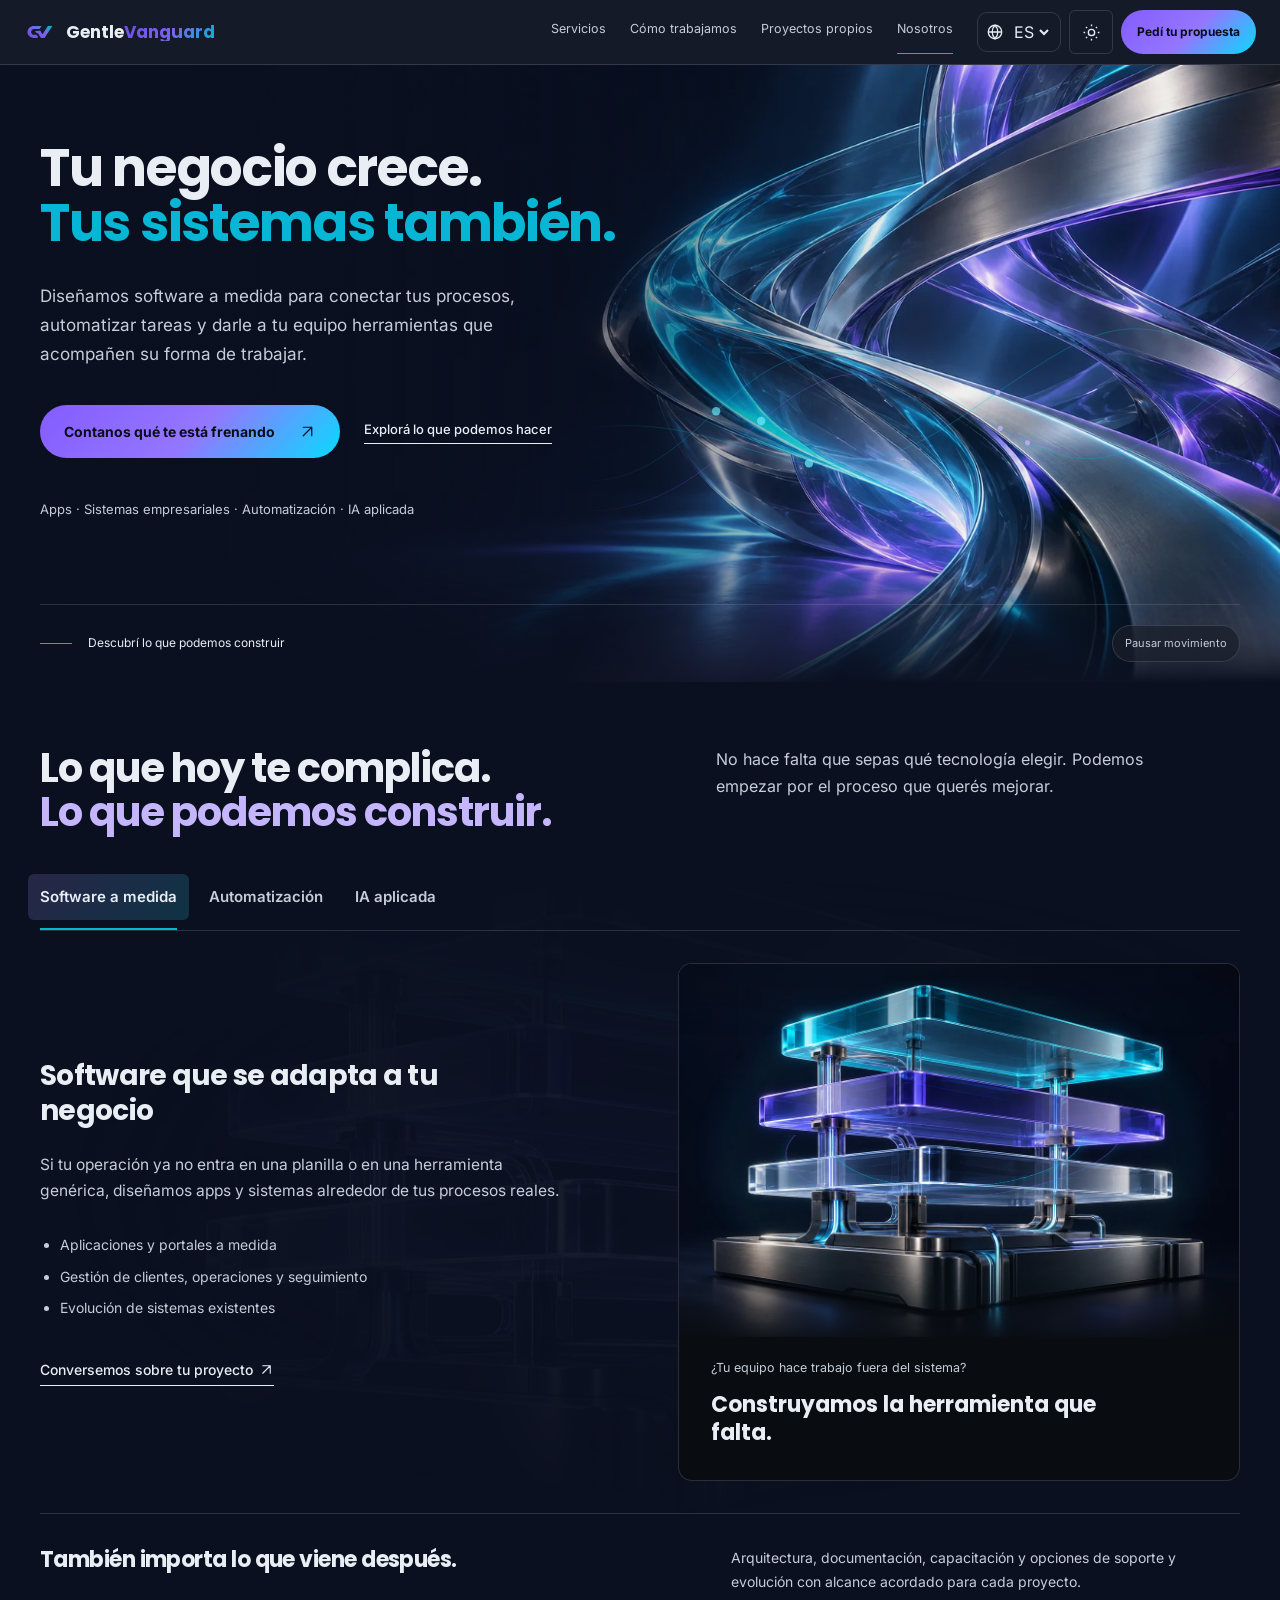
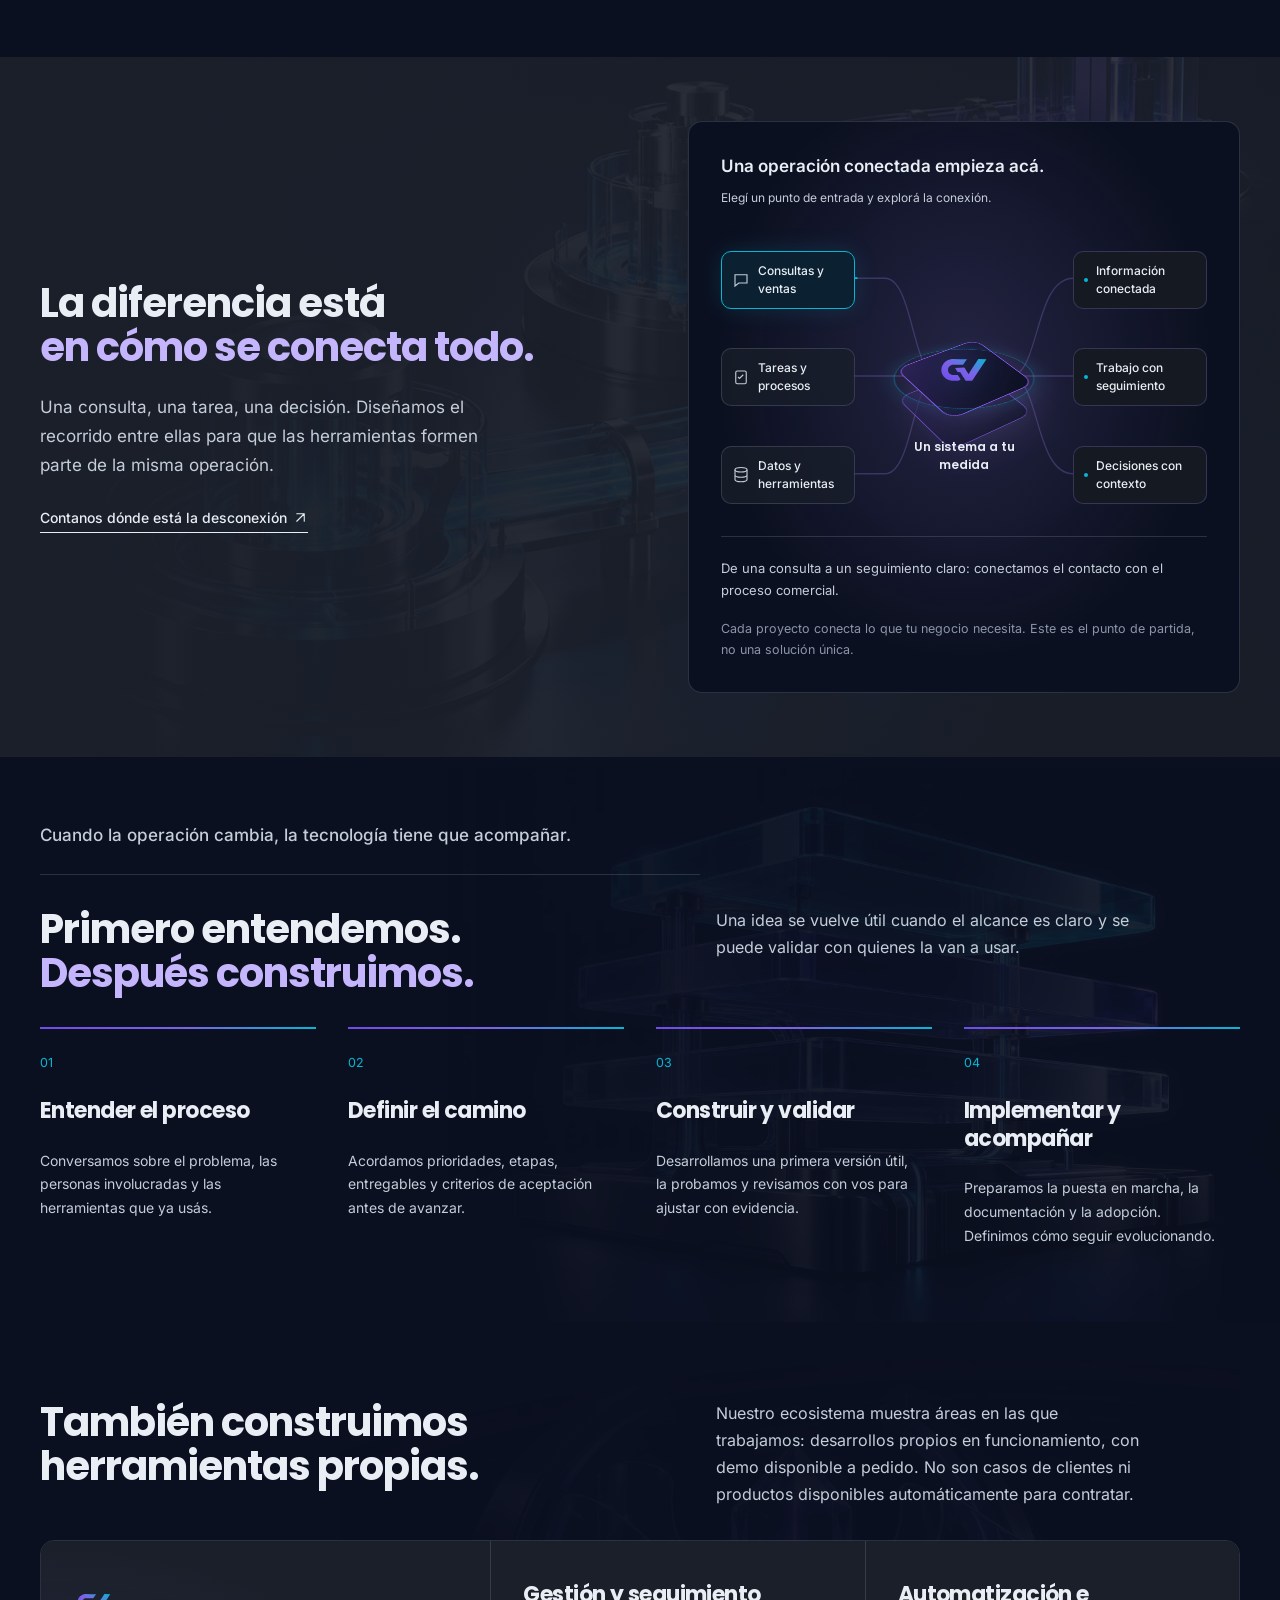
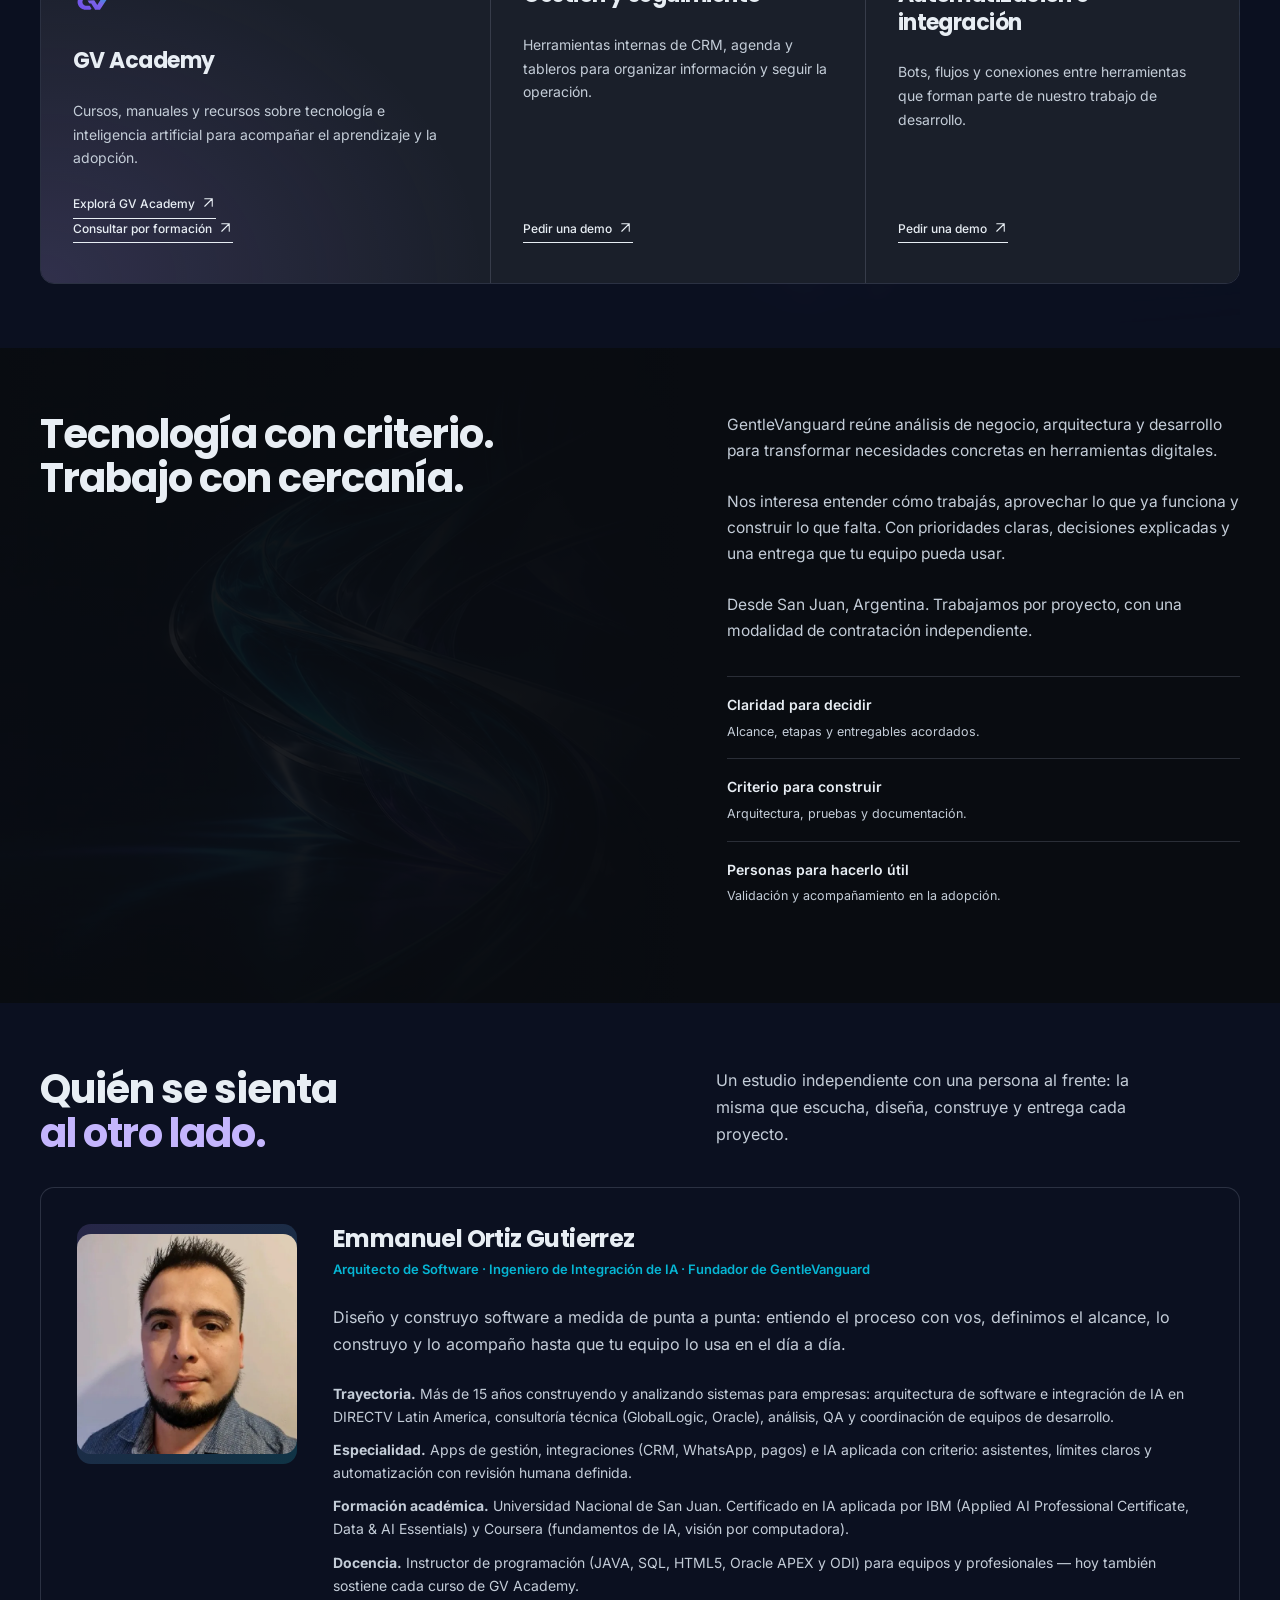
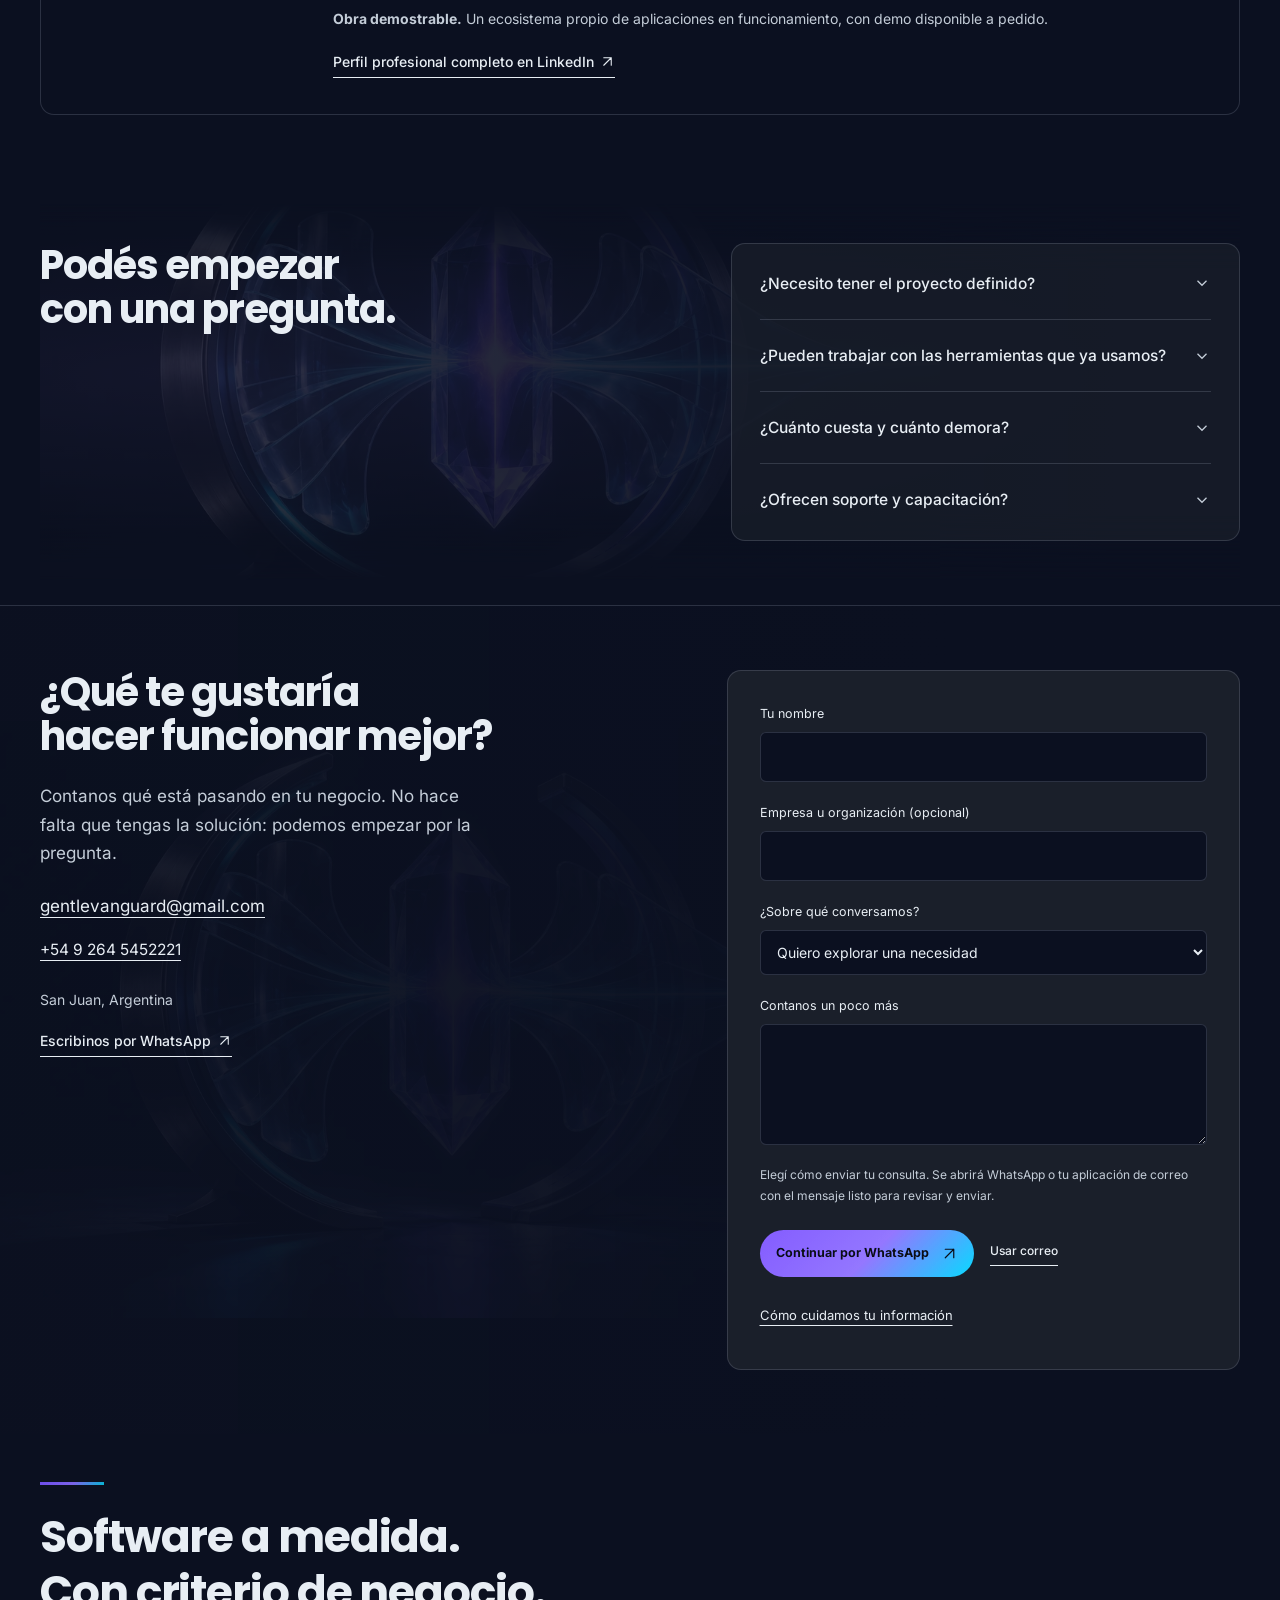
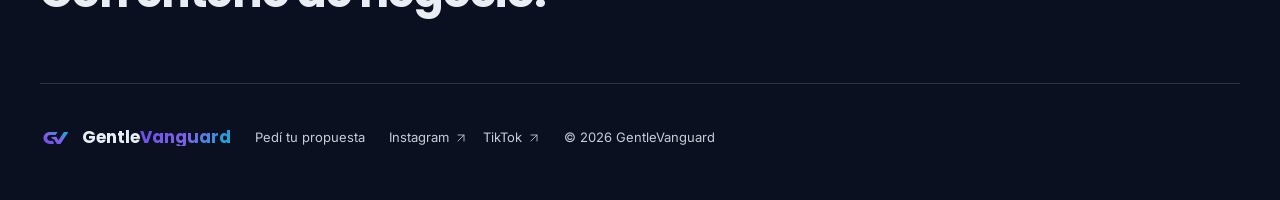
==== commit 6014aa47: "Update GentleVanguard website and Academy catalog" ====
--- a/index.html
+++ b/index.html
@@ -32,7 +32,7 @@
     <section class="connections section"><div class="wrap connections-layout"><div><h2><span data-i18n="connectionsTitleFirst">La diferencia está</span><br><span class="section-accent" data-i18n="connectionsTitleAccent">en cómo se conecta todo.</span></h2><p class="lead" data-i18n="connectionsDesc">Una consulta, una tarea, una decisión. Diseñamos el recorrido entre ellas para que las herramientas formen parte de la misma operación.</p><a class="text-link" href="#contacto" data-i18n="connectionsCta">Contanos dónde está la desconexión ↗</a></div><figure class="operation operation-network" data-entry="sales" aria-labelledby="operation-title"><figcaption id="operation-title" data-i18n="diagramTitle">Una operación conectada empieza acá.</figcaption><p class="op-instruction" data-i18n="opInstruction">Elegí un punto de entrada y explorá la conexión.</p><div class="op-board"><svg class="op-connections op-mobile-connections" viewBox="0 0 360 460" preserveAspectRatio="none" fill="none" aria-hidden="true"><path class="op-wire" d="M60 98V135C60 182 180 155 180 210"/><path class="op-signal signal-sales" d="M60 98V135C60 182 180 155 180 210"/><path class="op-wire" d="M180 98V210"/><path class="op-signal signal-tasks" d="M180 98V210"/><path class="op-wire" d="M300 98V135C300 182 180 155 180 210"/><path class="op-signal signal-data" d="M300 98V135C300 182 180 155 180 210"/><path class="op-wire" d="M180 250C180 316 60 280 60 360"/><path class="op-signal signal-out" d="M180 250C180 316 60 280 60 360"/><path class="op-wire" d="M180 250V360"/><path class="op-signal signal-out" d="M180 250V360"/><path class="op-wire" d="M180 250C180 316 300 280 300 360"/><path class="op-signal signal-out" d="M180 250C180 316 300 280 300 360"/></svg><svg class="op-connections" viewBox="0 0 640 360" preserveAspectRatio="none" fill="none" aria-hidden="true"><path class="op-wire wire-in wire-sales" d="M174 70H216C253 70 252 180 285 180"/><path class="op-signal signal-sales" d="M174 70H216C253 70 252 180 285 180"/><path class="op-wire wire-in wire-tasks" d="M174 180H285"/><path class="op-signal signal-tasks" d="M174 180H285"/><path class="op-wire wire-in wire-data" d="M174 290H216C253 290 252 180 285 180"/><path class="op-signal signal-data" d="M174 290H216C253 290 252 180 285 180"/><path class="op-wire wire-out" d="M355 180H381C420 180 412 70 464 70"/><path class="op-signal signal-out" d="M355 180H381C420 180 412 70 464 70"/><path class="op-wire wire-out" d="M355 180H464"/><path class="op-signal signal-out" d="M355 180H464"/><path class="op-wire wire-out" d="M355 180H381C420 180 412 290 464 290"/><path class="op-signal signal-out" d="M355 180H381C420 180 412 290 464 290"/></svg><div class="op-inputs" role="group" aria-label="Puntos de entrada"><button class="op-input input-sales" type="button" data-entry="sales" aria-pressed="true"><svg width="19" height="19" viewBox="0 0 24 24" fill="none" stroke="currentColor" stroke-width="1.5" aria-hidden="true"><path d="M4 5h16v11H9l-5 4V5Z"/></svg><span data-i18n="flowSales">Consultas y ventas</span></button><button class="op-input input-tasks" type="button" data-entry="tasks" aria-pressed="false"><svg width="19" height="19" viewBox="0 0 24 24" fill="none" stroke="currentColor" stroke-width="1.5" aria-hidden="true"><rect x="5" y="4" width="14" height="17" rx="2"/><path d="m8 12 2 2 5-5"/></svg><span data-i18n="flowTasks">Tareas y procesos</span></button><button class="op-input input-data" type="button" data-entry="data" aria-pressed="false"><svg width="19" height="19" viewBox="0 0 24 24" fill="none" stroke="currentColor" stroke-width="1.5" aria-hidden="true"><ellipse cx="12" cy="5" rx="8" ry="3"/><path d="M4 5v13c0 4 16 4 16 0V5M4 12c0 4 16 4 16 0"/></svg><span data-i18n="flowData">Datos y herramientas</span></button></div><div class="op-core"><span class="core-plane plane-back" aria-hidden="true"></span><span class="core-plane plane-front" aria-hidden="true"></span><span class="core-orbit" aria-hidden="true"></span><img src="assets/icon.svg" width="58" height="58" alt=""><strong data-i18n="flowCore">Un sistema a tu medida</strong></div><div class="op-output output-0"><span class="output-dot" aria-hidden="true"></span><span data-i18n="flow1">Información conectada</span></div><div class="op-output output-1"><span class="output-dot" aria-hidden="true"></span><span data-i18n="flow2">Trabajo con seguimiento</span></div><div class="op-output output-2"><span class="output-dot" aria-hidden="true"></span><span data-i18n="flow3">Decisiones con contexto</span></div></div><div class="op-scenarios" aria-live="polite"><p data-op-description="sales" data-i18n="opSalesDesc">De una consulta a un seguimiento claro: conectamos el contacto con el proceso comercial.</p><p data-op-description="tasks" data-i18n="opTasksDesc" hidden>De una tarea repetida a un flujo coordinado: conectamos los pasos y sus responsables.</p><p data-op-description="data" data-i18n="opDataDesc" hidden>De datos dispersos a información útil: conectamos herramientas para consultar y decidir con contexto.</p></div><p class="op-note" data-i18n="diagramNote">Cada proyecto conecta lo que tu negocio necesita. Este es el punto de partida, no una solución única.</p></figure></div></section><section class="method section ambient-section" id="metodo"><div class="wrap"><p class="method-principle" data-i18n="statement">Cuando la operación cambia, la tecnología tiene que acompañar.</p><div class="section-heading"><h2><span data-i18n="methodTitleFirst">Primero entendemos.</span><br><span class="section-accent" data-i18n="methodTitleAccent">Después construimos.</span></h2><p data-i18n="methodIntro">Una idea se vuelve útil cuando el alcance es claro y se puede validar con quienes la van a usar.</p></div><ol class="steps"><li><h3 data-i18n="m1Title">Entender el proceso</h3><p data-i18n="m1Desc">Conversamos sobre el problema, las personas involucradas y las herramientas que ya usás.</p></li><li><h3 data-i18n="m2Title">Definir el camino</h3><p data-i18n="m2Desc">Acordamos prioridades, etapas, entregables y criterios de aceptación antes de avanzar.</p></li><li><h3 data-i18n="m3Title">Construir y validar</h3><p data-i18n="m3Desc">Desarrollamos una primera versión útil, la probamos y revisamos con vos para ajustar con evidencia.</p></li><li><h3 data-i18n="m4Title">Implementar y acompañar</h3><p data-i18n="m4Desc">Preparamos la puesta en marcha, la documentación y la adopción. Definimos cómo seguir evolucionando.</p></li></ol></div></section>
     <section class="wrap section ambient-section" id="proyectos"><div class="section-heading"><h2 data-i18n="projectsTitle">También construimos<br>herramientas propias.</h2><p data-i18n="projectsIntro">Nuestro ecosistema muestra áreas en las que trabajamos: desarrollos propios en funcionamiento, con demo disponible a pedido. No son casos de clientes ni productos disponibles automáticamente para contratar.</p></div><div class="projects"><article class="spotlight-card"><img src="assets/icon.svg" width="42" height="42" alt="" loading="lazy"><h3>GV Academy</h3><p data-i18n="p1Desc">Cursos, manuales y recursos sobre tecnología e inteligencia artificial para acompañar el aprendizaje y la adopción.</p><a href="academy/" rel="noopener noreferrer" class="text-link" data-i18n="academyDemo">Explorá GV Academy ↗</a><a href="#contacto" data-interest="academy" class="text-link" data-i18n="p1Cta">Consultar por formación ↗</a></article><article class="spotlight-card"><h3 data-i18n="p2Title">Gestión y seguimiento</h3><p data-i18n="p2Desc">Herramientas internas de CRM, agenda y tableros para organizar información y seguir la operación.</p><a class="text-link" href="#contacto" data-interest="demo">Pedir una demo ↗</a></article><article class="spotlight-card"><h3 data-i18n="p3Title">Automatización e integración</h3><p data-i18n="p3Desc">Bots, flujos y conexiones entre herramientas que forman parte de nuestro trabajo de desarrollo.</p><a class="text-link" href="#contacto" data-interest="demo">Pedir una demo ↗</a></article></div></section>
     <section class="about section" id="nosotros"><div class="wrap about-grid"><div class="about-art" aria-hidden="true"></div><h2 data-i18n="aboutTitle">Tecnología con criterio.<br>Trabajo con cercanía.</h2><div><p class="lead" data-i18n="aboutDesc">GentleVanguard reúne análisis de negocio, arquitectura y desarrollo para transformar necesidades concretas en herramientas digitales.</p><p data-i18n="aboutMore">Nos interesa entender cómo trabajás, aprovechar lo que ya funciona y construir lo que falta. Con prioridades claras, decisiones explicadas y una entrega que tu equipo pueda usar.</p><p class="company-location" data-i18n="companyLocation">Desde San Juan, Argentina. Trabajamos por proyecto, con una modalidad de contratación independiente.</p><dl class="principles"><div><dt data-i18n="v1Title">Claridad para decidir</dt><dd data-i18n="v1Desc">Alcance, etapas y entregables acordados.</dd></div><div><dt data-i18n="v2Title">Criterio para construir</dt><dd data-i18n="v2Desc">Arquitectura, pruebas y documentación.</dd></div><div><dt data-i18n="v3Title">Personas para hacerlo útil</dt><dd data-i18n="v3Desc">Validación y acompañamiento en la adopción.</dd></div></dl></div></div></section>
-    <section class="wrap section founder" id="fundador"><div class="section-heading"><h2>Quién se sienta<br><span class="section-accent">al otro lado.</span></h2><p>Un estudio independiente con una persona al frente: la misma que escucha, diseña, construye y entrega cada proyecto.</p></div><div class="founder-card spotlight-card"><figure class="founder-photo"><img src="assets/founder.webp" alt="Emmanuel Ortiz Gutierrez, fundador de GentleVanguard" class="founder-img" width="560" height="560" loading="lazy" decoding="async"></figure><div class="founder-bio"><h3>Emmanuel Ortiz Gutierrez</h3><p class="founder-role">Arquitecto de Software · Ingeniero de Integración de IA · Fundador de GentleVanguard</p><p>Diseño y construyo software a medida de punta a punta: entiendo el proceso con vos, definimos el alcance, lo construyo y lo acompaño hasta que tu equipo lo usa en el día a día.</p><ul class="founder-facts"><li><strong>Trayectoria.</strong> Más de 15 años construyendo y analizando sistemas para empresas: arquitectura de software e integración de IA en DIRECTV Latin America, consultoría técnica (GlobalLogic, Oracle), análisis, QA y coordinación de equipos de desarrollo.</li><li><strong>Especialidad.</strong> Apps de gestión, integraciones (CRM, WhatsApp, pagos) e IA aplicada con criterio: asistentes, limientes y automatización con revisión humana definida.</li><li><strong>Formación académica.</strong> Universidad Nacional de San Juan. Certificado en IA aplicada por IBM (Applied AI Professional Certificate, Data &amp; AI Essentials) y Coursera (fundamentos de IA, visión por computadora).</li><li><strong>Docencia.</strong> Instructor de programación (JAVA, SQL, HTML5, Oracle APEX y ODI) para equipos y profesionales — hoy también sostiene cada curso de GV Academy.</li><li><strong>Obra demostrable.</strong> Un ecosistema propio de aplicaciones en funcionamiento, con demo disponible a pedido.</li></ul><a class="text-link" href="https://www.linkedin.com/in/emmanuelortizgutierrez/" target="_blank" rel="noopener noreferrer">Perfil profesional completo en LinkedIn ↗</a></div></div></section>
+    <section class="wrap section founder" id="fundador"><div class="section-heading"><h2>Quién se sienta<br><span class="section-accent">al otro lado.</span></h2><p>Un estudio independiente con una persona al frente: la misma que escucha, diseña, construye y entrega cada proyecto.</p></div><div class="founder-card spotlight-card"><figure class="founder-photo"><img src="assets/founder.webp" alt="Emmanuel Ortiz Gutierrez, fundador de GentleVanguard" class="founder-img" width="560" height="560" loading="lazy" decoding="async"></figure><div class="founder-bio"><h3>Emmanuel Ortiz Gutierrez</h3><p class="founder-role">Arquitecto de Software · Ingeniero de Integración de IA · Fundador de GentleVanguard</p><p>Diseño y construyo software a medida de punta a punta: entiendo el proceso con vos, definimos el alcance, lo construyo y lo acompaño hasta que tu equipo lo usa en el día a día.</p><ul class="founder-facts"><li><strong>Trayectoria.</strong> Más de 15 años construyendo y analizando sistemas para empresas: arquitectura de software e integración de IA en DIRECTV Latin America, consultoría técnica (GlobalLogic, Oracle), análisis, QA y coordinación de equipos de desarrollo.</li><li><strong>Especialidad.</strong> Apps de gestión, integraciones (CRM, WhatsApp, pagos) e IA aplicada con criterio: asistentes, límites claros y automatización con revisión humana definida.</li><li><strong>Formación académica.</strong> Universidad Nacional de San Juan. Certificado en IA aplicada por IBM (Applied AI Professional Certificate, Data &amp; AI Essentials) y Coursera (fundamentos de IA, visión por computadora).</li><li><strong>Docencia.</strong> Instructor de programación (JAVA, SQL, HTML5, Oracle APEX y ODI) para equipos y profesionales — hoy también sostiene cada curso de GV Academy.</li><li><strong>Obra demostrable.</strong> Un ecosistema propio de aplicaciones en funcionamiento, con demo disponible a pedido.</li></ul><a class="text-link" href="https://www.linkedin.com/in/emmanuelortizgutierrez/" target="_blank" rel="noopener noreferrer">Perfil profesional completo en LinkedIn ↗</a></div></div></section>
     <section class="wrap section faq" id="preguntas"><div class="section-heading"><h2 data-i18n="faqTitle">Podés empezar<br>con una pregunta.</h2></div><div><details name="gv-faq"><summary><span data-i18n="q1">¿Necesito tener el proyecto definido?</span><svg width="18" height="18" viewBox="0 0 24 24" fill="none" stroke="currentColor" stroke-width="1.7" aria-hidden="true"><path d="m6 9 6 6 6-6"/></svg></summary><p data-i18n="a1">No. Podés contarnos qué tarea te cuesta, qué sistema te limita o qué idea querés explorar. A partir de eso definimos si tiene sentido trabajar juntos y qué conviene analizar primero.</p></details><details name="gv-faq"><summary><span data-i18n="q2">¿Pueden trabajar con las herramientas que ya usamos?</span><svg width="18" height="18" viewBox="0 0 24 24" fill="none" stroke="currentColor" stroke-width="1.7" aria-hidden="true"><path d="m6 9 6 6 6-6"/></svg></summary><p data-i18n="a2">Evaluamos el sistema actual y sus posibilidades de integración. La propuesta depende de los accesos, las condiciones técnicas y las necesidades del proyecto.</p></details><details name="gv-faq"><summary><span data-i18n="q3">¿Cuánto cuesta y cuánto demora?</span><svg width="18" height="18" viewBox="0 0 24 24" fill="none" stroke="currentColor" stroke-width="1.7" aria-hidden="true"><path d="m6 9 6 6 6-6"/></svg></summary><p data-i18n="a3">Depende del alcance, las integraciones y las etapas. Primero entendemos la necesidad; después presentamos una propuesta con entregables, plazos y condiciones.</p></details><details name="gv-faq"><summary><span data-i18n="q4">¿Ofrecen soporte y capacitación?</span><svg width="18" height="18" viewBox="0 0 24 24" fill="none" stroke="currentColor" stroke-width="1.7" aria-hidden="true"><path d="m6 9 6 6 6-6"/></svg></summary><p data-i18n="a4">Podemos incluir documentación, capacitación, mantenimiento y evolución. El alcance y las condiciones se acuerdan en cada propuesta.</p></details></div></section>
     <section class="contact section" id="contacto"><div class="contact-art" aria-hidden="true"></div><div class="wrap contact-grid"><div><h2 data-i18n="contactTitle">¿Qué te gustaría<br>hacer funcionar mejor?</h2><p class="lead" data-i18n="contactDesc">Contanos qué está pasando en tu negocio. No hace falta que tengas la solución: podemos empezar por la pregunta.</p><a class="contact-email" href="mailto:gentlevanguard@gmail.com">gentlevanguard@gmail.com</a><a class="contact-phone" href="tel:+5492645452221">+54 9 264 5452221</a><p class="contact-location" data-i18n="location">San Juan, Argentina</p><a class="text-link" href="https://wa.me/5492645452221" target="_blank" rel="noopener noreferrer" data-i18n="directWa">Escribinos por WhatsApp ↗</a></div><form id="contact-form"><label for="name" data-i18n="name">Tu nombre</label><input id="name" name="name" autocomplete="name" required maxlength="100"><label for="company" data-i18n="company">Empresa u organización (opcional)</label><input id="company" name="company" autocomplete="organization" maxlength="140"><label for="interest" data-i18n="interest">¿Sobre qué conversamos?</label><select id="interest" name="interest"><option value="general" data-i18n="interestGeneral">Quiero explorar una necesidad</option><option value="software" data-i18n="interestSoftware">Software a medida</option><option value="automation" data-i18n="interestAutomation">Automatización e integraciones</option><option value="ai" data-i18n="interestAi">IA aplicada</option><option value="academy" data-i18n="interestAcademy">Formación y Academy</option></select><label for="message" data-i18n="message">Contanos un poco más</label><textarea id="message" name="message" rows="4" required minlength="10" maxlength="2000"></textarea><p class="form-note" data-i18n="formNote">Elegí cómo enviar tu consulta. Se abrirá WhatsApp o tu aplicación de correo con el mensaje listo para revisar y enviar.</p><div class="actions"><button class="gv-btn gv-btn-primary button" type="submit" name="channel" value="whatsapp" data-i18n="sendWa">Continuar por WhatsApp ↗</button><button class="text-link" type="submit" name="channel" value="email" data-i18n="sendEmail">Usar correo</button></div><p id="form-status" role="status"></p><a class="privacy-link" href="#privacidad" data-i18n="privacyLink">Cómo cuidamos tu información</a></form></div></section>
     <section class="wrap privacy" id="privacidad"><details><summary data-i18n="privacyTitle">Privacidad y contacto</summary><p data-i18n="privacyText">Si llegás desde un enlace de campaña, incluimos su referencia en el mensaje que revisás. Este sitio no envía el formulario a un servidor ni guarda lo que escribís. Al elegir WhatsApp o correo, compartís los datos con el servicio que seleccionaste y los enviás cuando confirmás allí. Usamos el almacenamiento de tu navegador sólo para recordar idioma y tema. Si nos contactás, usaremos tu mensaje para responder la consulta. Podés escribir a gentlevanguard@gmail.com para consultar por tus datos. Evitá incluir contraseñas o información sensible.</p></details></section>
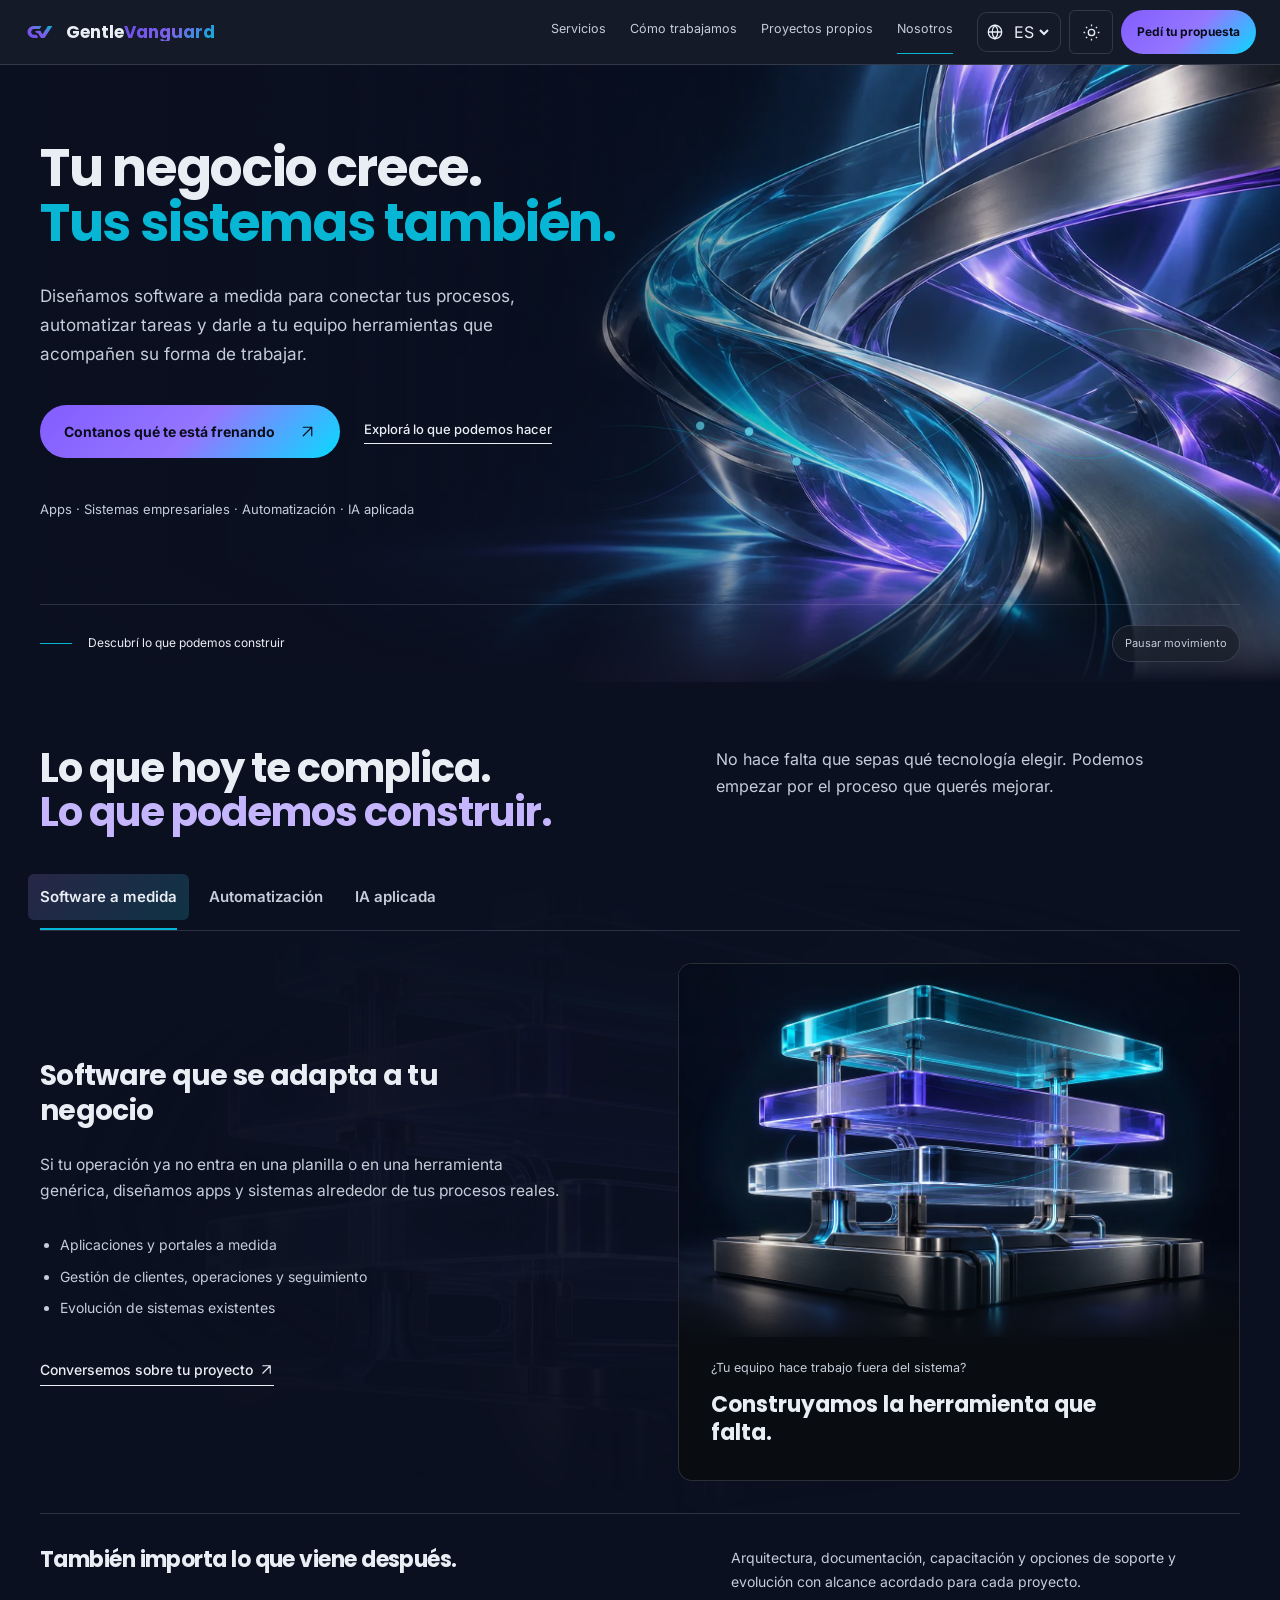
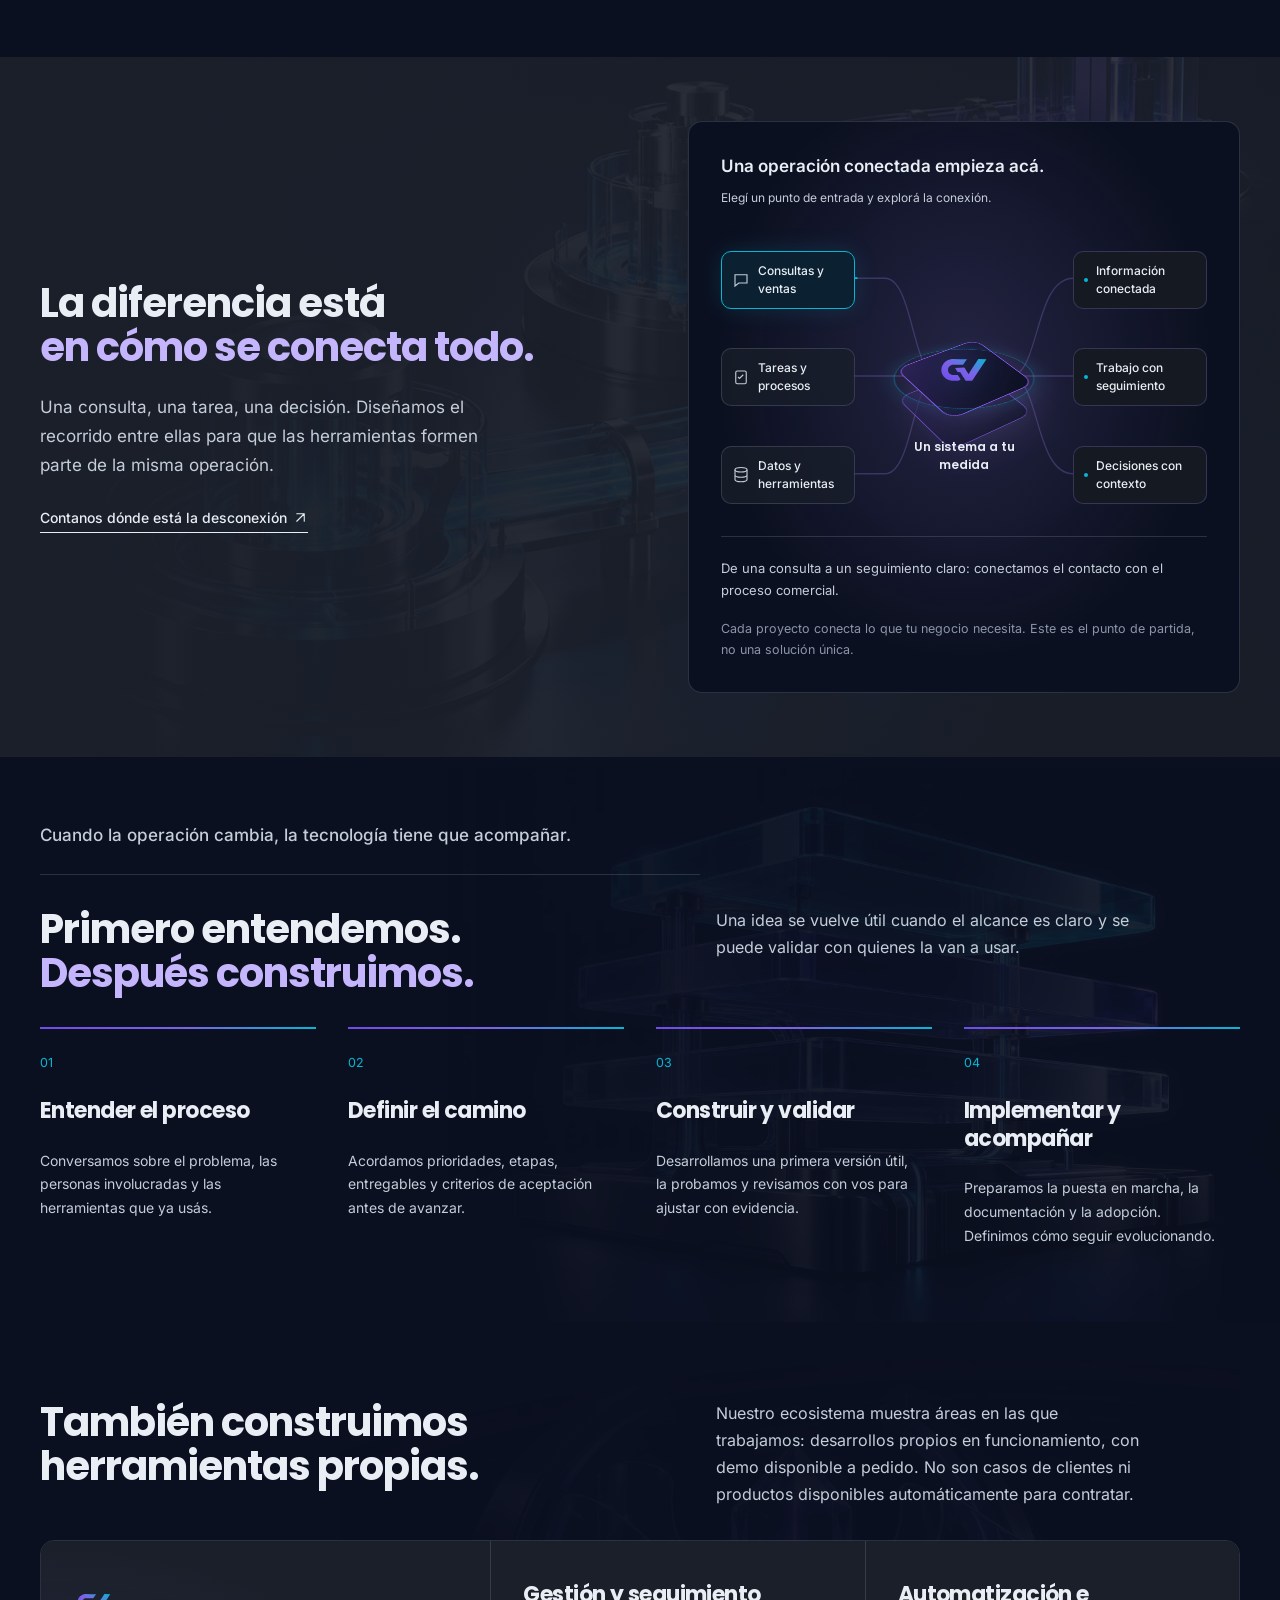
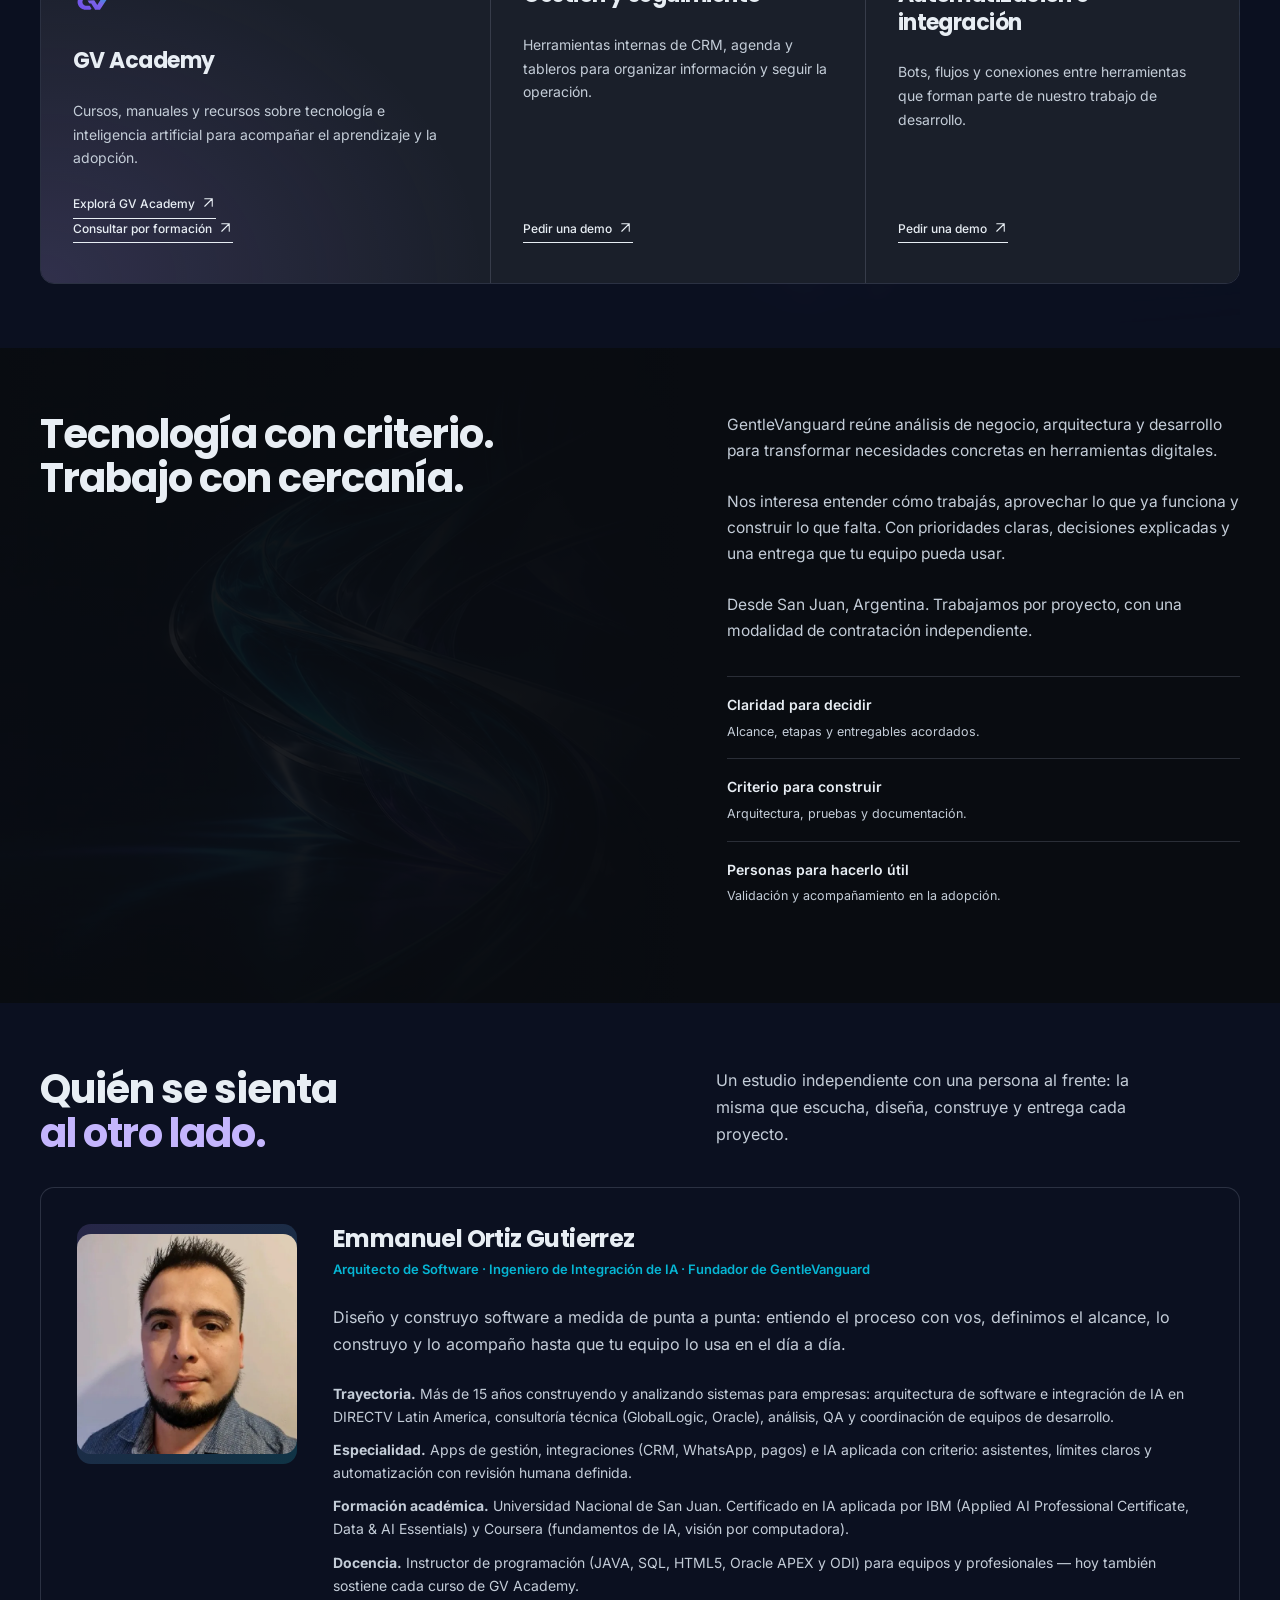
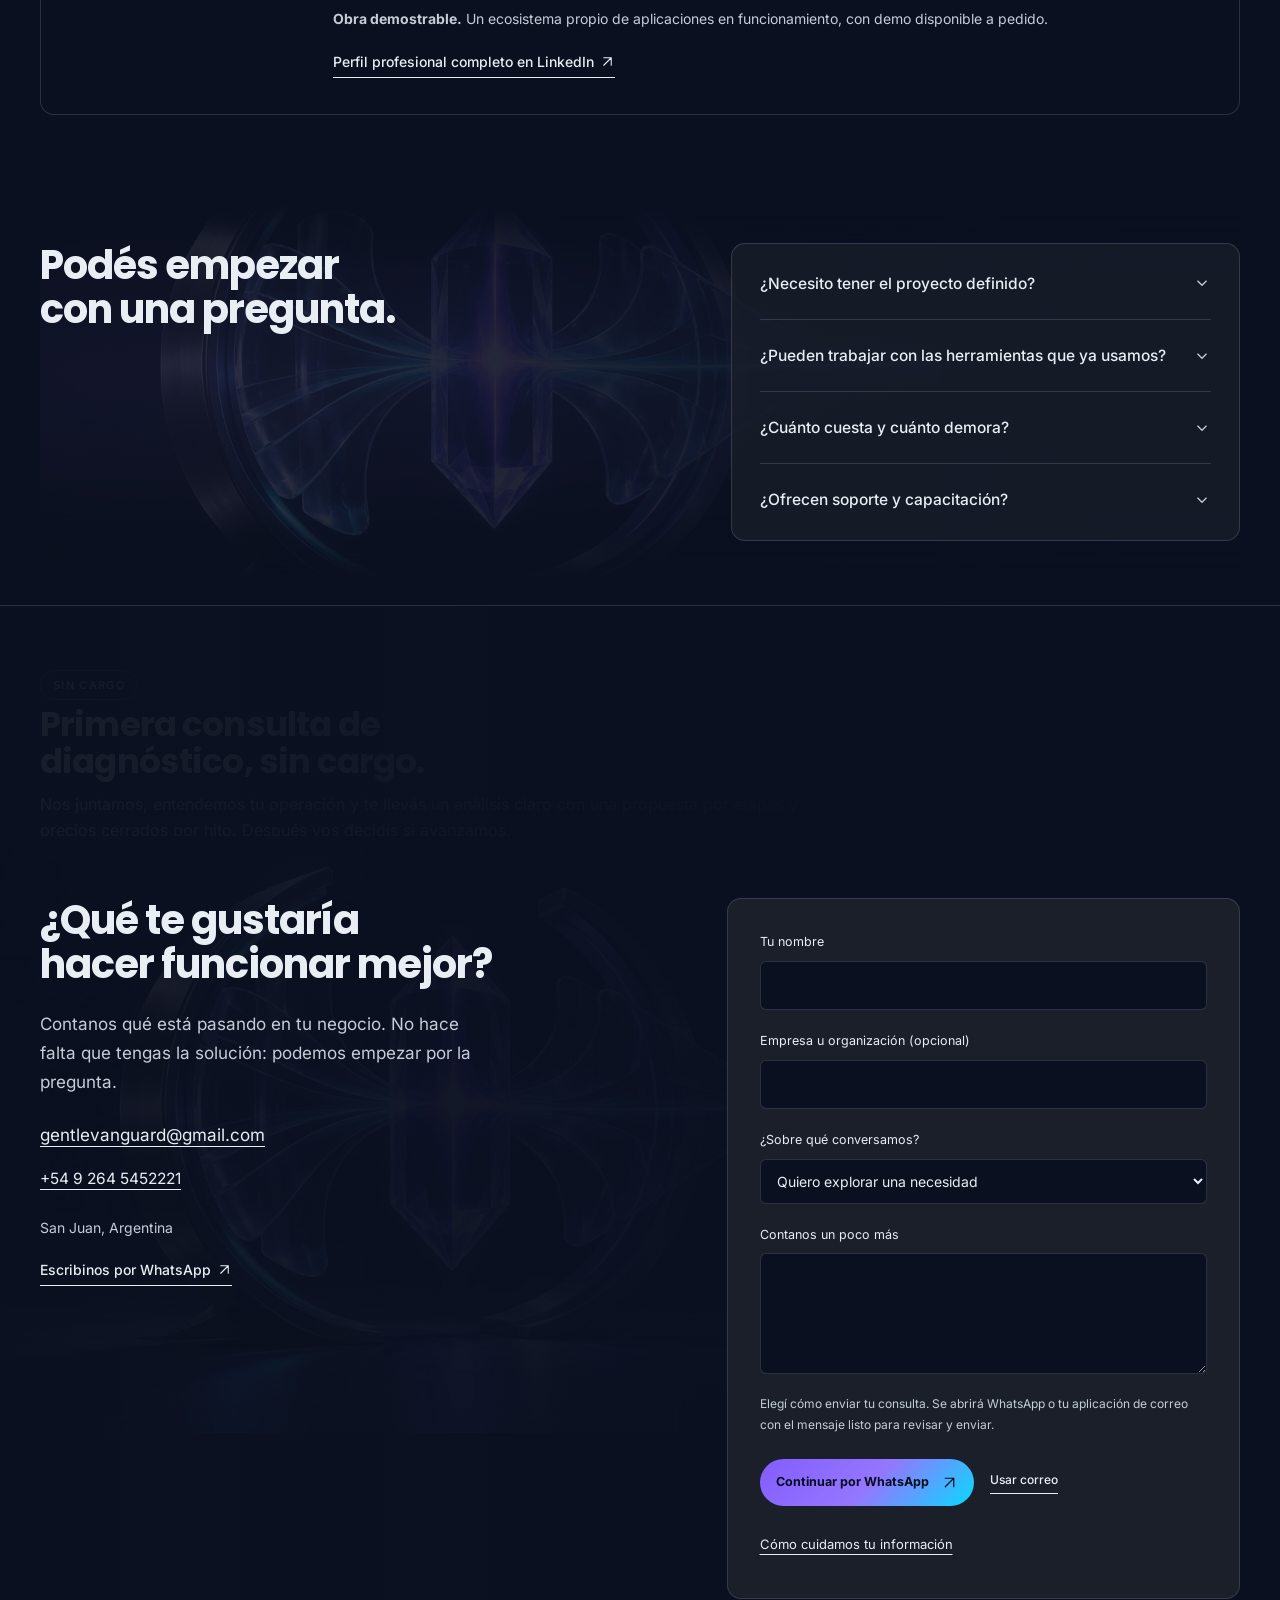
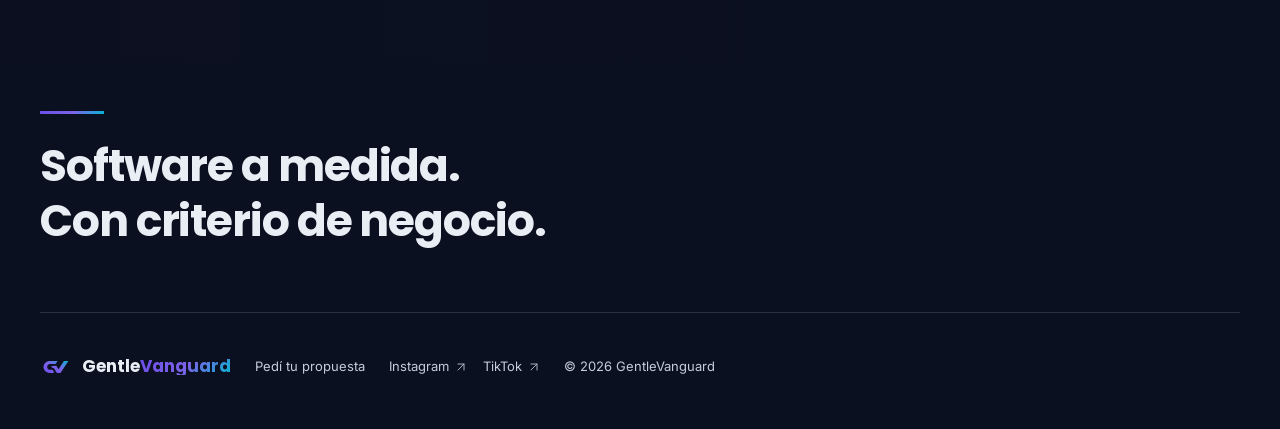
==== commit c4b0594b: "Update GentleVanguard website and Academy catalog" ====
--- a/index.html
+++ b/index.html
@@ -34,7 +34,7 @@
     <section class="about section" id="nosotros"><div class="wrap about-grid"><div class="about-art" aria-hidden="true"></div><h2 data-i18n="aboutTitle">Tecnología con criterio.<br>Trabajo con cercanía.</h2><div><p class="lead" data-i18n="aboutDesc">GentleVanguard reúne análisis de negocio, arquitectura y desarrollo para transformar necesidades concretas en herramientas digitales.</p><p data-i18n="aboutMore">Nos interesa entender cómo trabajás, aprovechar lo que ya funciona y construir lo que falta. Con prioridades claras, decisiones explicadas y una entrega que tu equipo pueda usar.</p><p class="company-location" data-i18n="companyLocation">Desde San Juan, Argentina. Trabajamos por proyecto, con una modalidad de contratación independiente.</p><dl class="principles"><div><dt data-i18n="v1Title">Claridad para decidir</dt><dd data-i18n="v1Desc">Alcance, etapas y entregables acordados.</dd></div><div><dt data-i18n="v2Title">Criterio para construir</dt><dd data-i18n="v2Desc">Arquitectura, pruebas y documentación.</dd></div><div><dt data-i18n="v3Title">Personas para hacerlo útil</dt><dd data-i18n="v3Desc">Validación y acompañamiento en la adopción.</dd></div></dl></div></div></section>
     <section class="wrap section founder" id="fundador"><div class="section-heading"><h2>Quién se sienta<br><span class="section-accent">al otro lado.</span></h2><p>Un estudio independiente con una persona al frente: la misma que escucha, diseña, construye y entrega cada proyecto.</p></div><div class="founder-card spotlight-card"><figure class="founder-photo"><img src="assets/founder.webp" alt="Emmanuel Ortiz Gutierrez, fundador de GentleVanguard" class="founder-img" width="560" height="560" loading="lazy" decoding="async"></figure><div class="founder-bio"><h3>Emmanuel Ortiz Gutierrez</h3><p class="founder-role">Arquitecto de Software · Ingeniero de Integración de IA · Fundador de GentleVanguard</p><p>Diseño y construyo software a medida de punta a punta: entiendo el proceso con vos, definimos el alcance, lo construyo y lo acompaño hasta que tu equipo lo usa en el día a día.</p><ul class="founder-facts"><li><strong>Trayectoria.</strong> Más de 15 años construyendo y analizando sistemas para empresas: arquitectura de software e integración de IA en DIRECTV Latin America, consultoría técnica (GlobalLogic, Oracle), análisis, QA y coordinación de equipos de desarrollo.</li><li><strong>Especialidad.</strong> Apps de gestión, integraciones (CRM, WhatsApp, pagos) e IA aplicada con criterio: asistentes, límites claros y automatización con revisión humana definida.</li><li><strong>Formación académica.</strong> Universidad Nacional de San Juan. Certificado en IA aplicada por IBM (Applied AI Professional Certificate, Data &amp; AI Essentials) y Coursera (fundamentos de IA, visión por computadora).</li><li><strong>Docencia.</strong> Instructor de programación (JAVA, SQL, HTML5, Oracle APEX y ODI) para equipos y profesionales — hoy también sostiene cada curso de GV Academy.</li><li><strong>Obra demostrable.</strong> Un ecosistema propio de aplicaciones en funcionamiento, con demo disponible a pedido.</li></ul><a class="text-link" href="https://www.linkedin.com/in/emmanuelortizgutierrez/" target="_blank" rel="noopener noreferrer">Perfil profesional completo en LinkedIn ↗</a></div></div></section>
     <section class="wrap section faq" id="preguntas"><div class="section-heading"><h2 data-i18n="faqTitle">Podés empezar<br>con una pregunta.</h2></div><div><details name="gv-faq"><summary><span data-i18n="q1">¿Necesito tener el proyecto definido?</span><svg width="18" height="18" viewBox="0 0 24 24" fill="none" stroke="currentColor" stroke-width="1.7" aria-hidden="true"><path d="m6 9 6 6 6-6"/></svg></summary><p data-i18n="a1">No. Podés contarnos qué tarea te cuesta, qué sistema te limita o qué idea querés explorar. A partir de eso definimos si tiene sentido trabajar juntos y qué conviene analizar primero.</p></details><details name="gv-faq"><summary><span data-i18n="q2">¿Pueden trabajar con las herramientas que ya usamos?</span><svg width="18" height="18" viewBox="0 0 24 24" fill="none" stroke="currentColor" stroke-width="1.7" aria-hidden="true"><path d="m6 9 6 6 6-6"/></svg></summary><p data-i18n="a2">Evaluamos el sistema actual y sus posibilidades de integración. La propuesta depende de los accesos, las condiciones técnicas y las necesidades del proyecto.</p></details><details name="gv-faq"><summary><span data-i18n="q3">¿Cuánto cuesta y cuánto demora?</span><svg width="18" height="18" viewBox="0 0 24 24" fill="none" stroke="currentColor" stroke-width="1.7" aria-hidden="true"><path d="m6 9 6 6 6-6"/></svg></summary><p data-i18n="a3">Depende del alcance, las integraciones y las etapas. Primero entendemos la necesidad; después presentamos una propuesta con entregables, plazos y condiciones.</p></details><details name="gv-faq"><summary><span data-i18n="q4">¿Ofrecen soporte y capacitación?</span><svg width="18" height="18" viewBox="0 0 24 24" fill="none" stroke="currentColor" stroke-width="1.7" aria-hidden="true"><path d="m6 9 6 6 6-6"/></svg></summary><p data-i18n="a4">Podemos incluir documentación, capacitación, mantenimiento y evolución. El alcance y las condiciones se acuerdan en cada propuesta.</p></details></div></section>
-    <section class="contact section" id="contacto"><div class="contact-art" aria-hidden="true"></div><div class="wrap contact-grid"><div><h2 data-i18n="contactTitle">¿Qué te gustaría<br>hacer funcionar mejor?</h2><p class="lead" data-i18n="contactDesc">Contanos qué está pasando en tu negocio. No hace falta que tengas la solución: podemos empezar por la pregunta.</p><a class="contact-email" href="mailto:gentlevanguard@gmail.com">gentlevanguard@gmail.com</a><a class="contact-phone" href="tel:+5492645452221">+54 9 264 5452221</a><p class="contact-location" data-i18n="location">San Juan, Argentina</p><a class="text-link" href="https://wa.me/5492645452221" target="_blank" rel="noopener noreferrer" data-i18n="directWa">Escribinos por WhatsApp ↗</a></div><form id="contact-form"><label for="name" data-i18n="name">Tu nombre</label><input id="name" name="name" autocomplete="name" required maxlength="100"><label for="company" data-i18n="company">Empresa u organización (opcional)</label><input id="company" name="company" autocomplete="organization" maxlength="140"><label for="interest" data-i18n="interest">¿Sobre qué conversamos?</label><select id="interest" name="interest"><option value="general" data-i18n="interestGeneral">Quiero explorar una necesidad</option><option value="software" data-i18n="interestSoftware">Software a medida</option><option value="automation" data-i18n="interestAutomation">Automatización e integraciones</option><option value="ai" data-i18n="interestAi">IA aplicada</option><option value="academy" data-i18n="interestAcademy">Formación y Academy</option></select><label for="message" data-i18n="message">Contanos un poco más</label><textarea id="message" name="message" rows="4" required minlength="10" maxlength="2000"></textarea><p class="form-note" data-i18n="formNote">Elegí cómo enviar tu consulta. Se abrirá WhatsApp o tu aplicación de correo con el mensaje listo para revisar y enviar.</p><div class="actions"><button class="gv-btn gv-btn-primary button" type="submit" name="channel" value="whatsapp" data-i18n="sendWa">Continuar por WhatsApp ↗</button><button class="text-link" type="submit" name="channel" value="email" data-i18n="sendEmail">Usar correo</button></div><p id="form-status" role="status"></p><a class="privacy-link" href="#privacidad" data-i18n="privacyLink">Cómo cuidamos tu información</a></form></div></section>
+    <section class="contact section" id="contacto"><div class="contact-art" aria-hidden="true"></div><div class="wrap contact-offer"><p class="offer-flag">Sin cargo</p><h2 data-i18n="offTitle">Primera consulta de diagnóstico, sin cargo.</h2><p data-i18n="offDesc">Nos juntamos, entendemos tu operación y te llevás un análisis claro con una propuesta por etapas y precios cerrados por hito. Después vos decidís si avanzamos.</p></div><div class="wrap contact-grid"><div><h2 data-i18n="contactTitle">¿Qué te gustaría<br>hacer funcionar mejor?</h2><p class="lead" data-i18n="contactDesc">Contanos qué está pasando en tu negocio. No hace falta que tengas la solución: podemos empezar por la pregunta.</p><a class="contact-email" href="mailto:gentlevanguard@gmail.com">gentlevanguard@gmail.com</a><a class="contact-phone" href="tel:+5492645452221">+54 9 264 5452221</a><p class="contact-location" data-i18n="location">San Juan, Argentina</p><a class="text-link" href="https://wa.me/5492645452221" target="_blank" rel="noopener noreferrer" data-i18n="directWa">Escribinos por WhatsApp ↗</a></div><form id="contact-form"><label for="name" data-i18n="name">Tu nombre</label><input id="name" name="name" autocomplete="name" required maxlength="100"><label for="company" data-i18n="company">Empresa u organización (opcional)</label><input id="company" name="company" autocomplete="organization" maxlength="140"><label for="interest" data-i18n="interest">¿Sobre qué conversamos?</label><select id="interest" name="interest"><option value="general" data-i18n="interestGeneral">Quiero explorar una necesidad</option><option value="software" data-i18n="interestSoftware">Software a medida</option><option value="automation" data-i18n="interestAutomation">Automatización e integraciones</option><option value="ai" data-i18n="interestAi">IA aplicada</option><option value="academy" data-i18n="interestAcademy">Formación y Academy</option></select><label for="message" data-i18n="message">Contanos un poco más</label><textarea id="message" name="message" rows="4" required minlength="10" maxlength="2000"></textarea><p class="form-note" data-i18n="formNote">Elegí cómo enviar tu consulta. Se abrirá WhatsApp o tu aplicación de correo con el mensaje listo para revisar y enviar.</p><div class="actions"><button class="gv-btn gv-btn-primary button" type="submit" name="channel" value="whatsapp" data-i18n="sendWa">Continuar por WhatsApp ↗</button><button class="text-link" type="submit" name="channel" value="email" data-i18n="sendEmail">Usar correo</button></div><p id="form-status" role="status"></p><a class="privacy-link" href="#privacidad" data-i18n="privacyLink">Cómo cuidamos tu información</a></form></div></section>
     <section class="wrap privacy" id="privacidad"><details><summary data-i18n="privacyTitle">Privacidad y contacto</summary><p data-i18n="privacyText">Si llegás desde un enlace de campaña, incluimos su referencia en el mensaje que revisás. Este sitio no envía el formulario a un servidor ni guarda lo que escribís. Al elegir WhatsApp o correo, compartís los datos con el servicio que seleccionaste y los enviás cuando confirmás allí. Usamos el almacenamiento de tu navegador sólo para recordar idioma y tema. Si nos contactás, usaremos tu mensaje para responder la consulta. Podés escribir a gentlevanguard@gmail.com para consultar por tus datos. Evitá incluir contraseñas o información sensible.</p></details></section>
     <div class="brand-closing wrap"><p data-i18n="footer">Software a medida. Con criterio de negocio.</p></div>
   </main>
--- a/refinements.css
+++ b/refinements.css
@@ -85,3 +85,8 @@
 .founder-facts li{color:var(--gv-text-secondary);font-size:14px;line-height:1.65}
 @media(max-width:1150px){.founder-card{grid-template-columns:180px minmax(0,1fr);gap:28px;padding:28px}.founder-photo{min-height:200px}}
 @media(max-width:640px){.founder-card{grid-template-columns:1fr;gap:20px;padding:22px}.founder-photo{min-height:0;justify-self:center;width:160px;border-radius:50%;padding:0}.founder-avatar{width:160px;height:160px;font-size:52px}}
+/* === Contact offer (2026-10-31, entrada sin cargo) === */
+.contact-offer{padding-block:0 40px;text-align:left;border-bottom:1px solid var(--gv-border);margin-bottom:8px}
+.offer-flag{display:inline-block;padding:5px 12px;border-radius:var(--gv-radius-pill);border:1px solid var(--gv-border-accent-strong);color:var(--gv-cyan-soft);font:600 11px var(--gv-font-body);letter-spacing:.12em;text-transform:uppercase;margin:0 0 14px}
+.contact-offer h2{font-size:clamp(24px,3vw,34px);margin:0 0 10px;font-family:var(--gv-font-display)}
+.contact-offer p{color:var(--gv-text-secondary);max-width:760px;margin:0 0 6px;line-height:1.65}
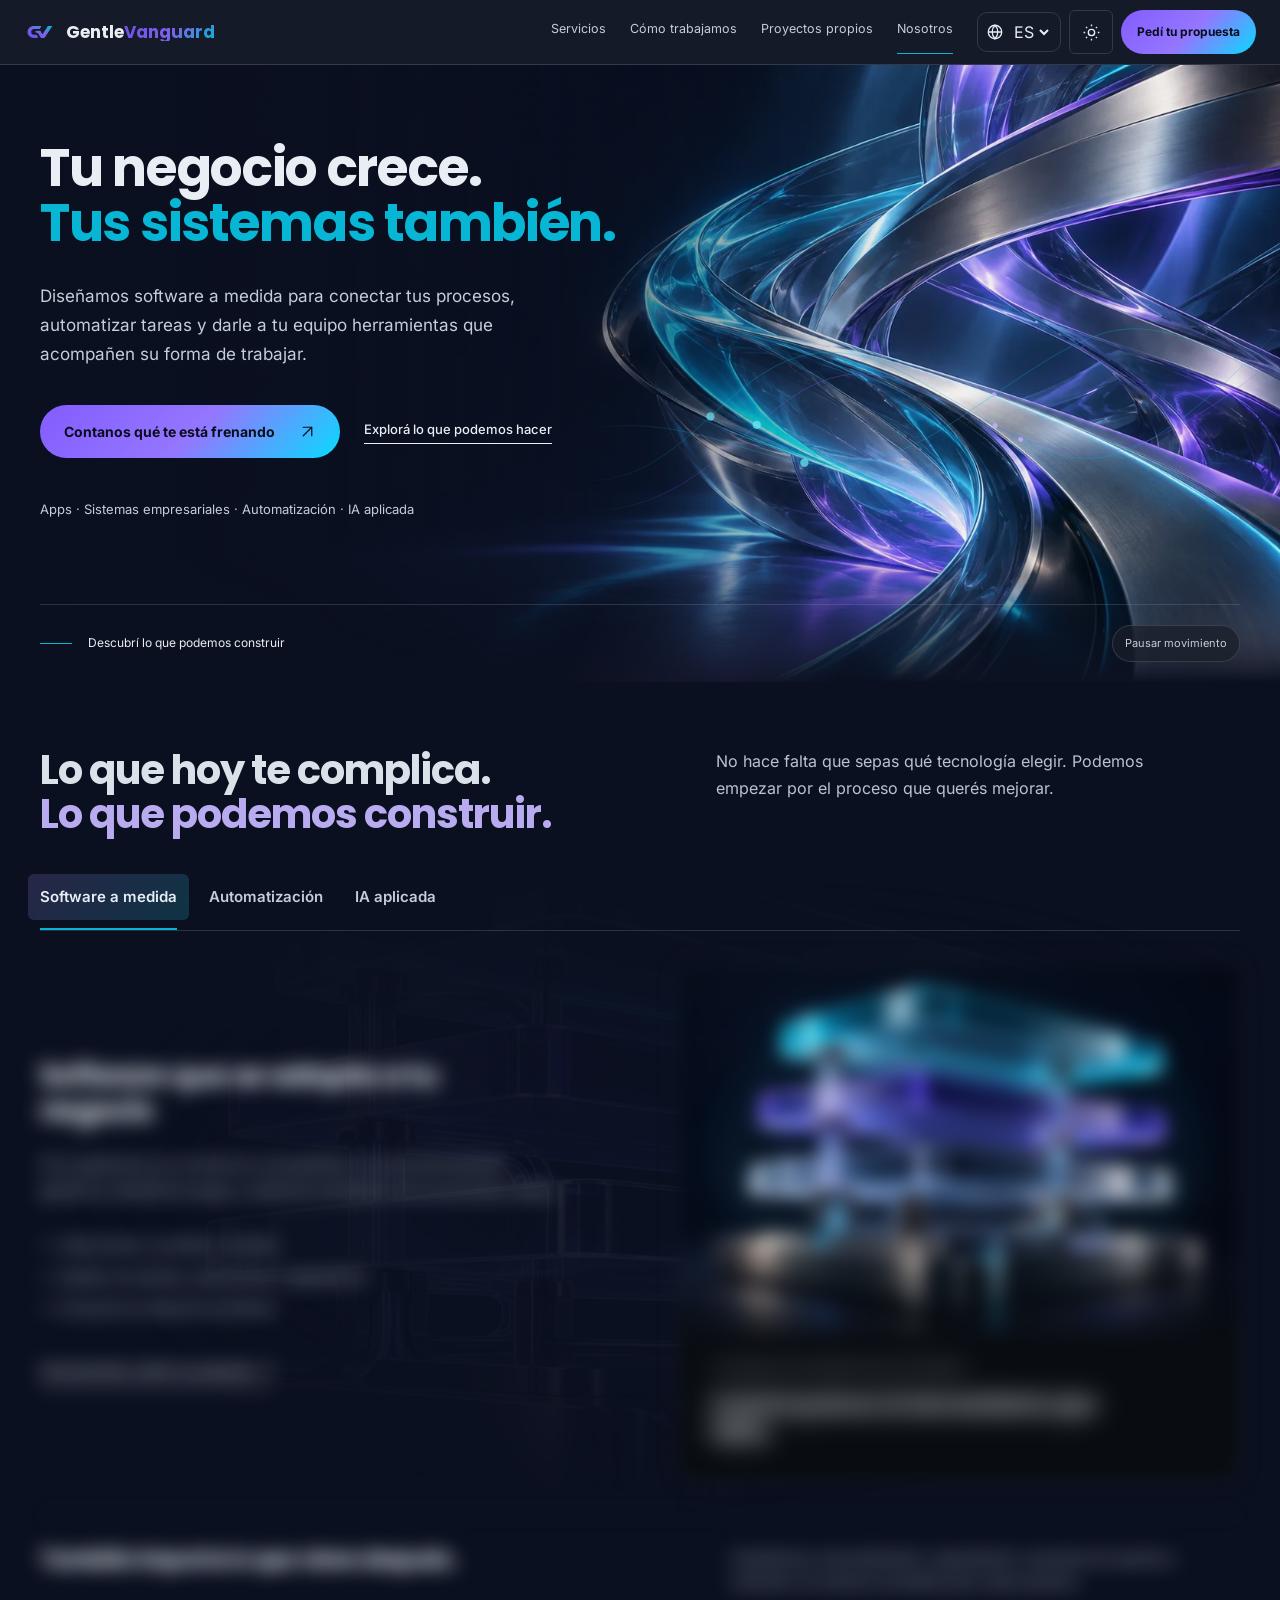
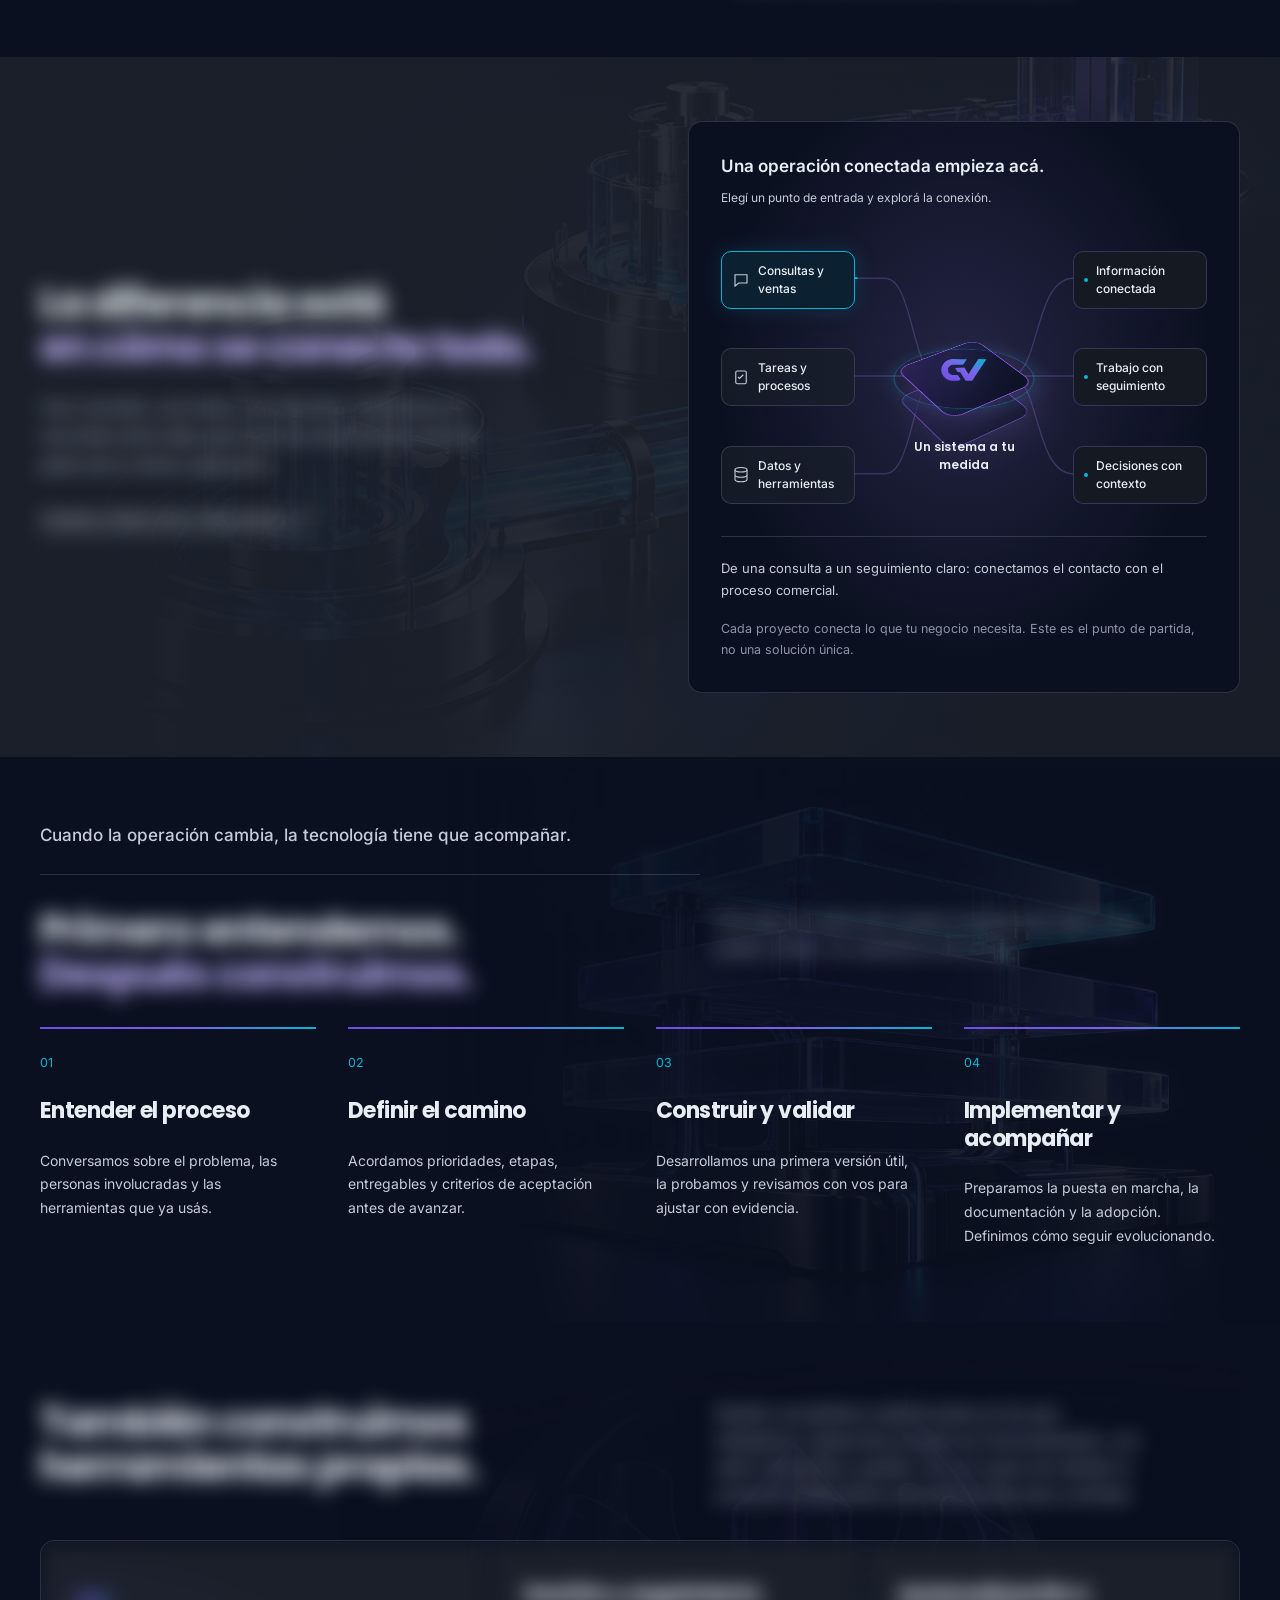
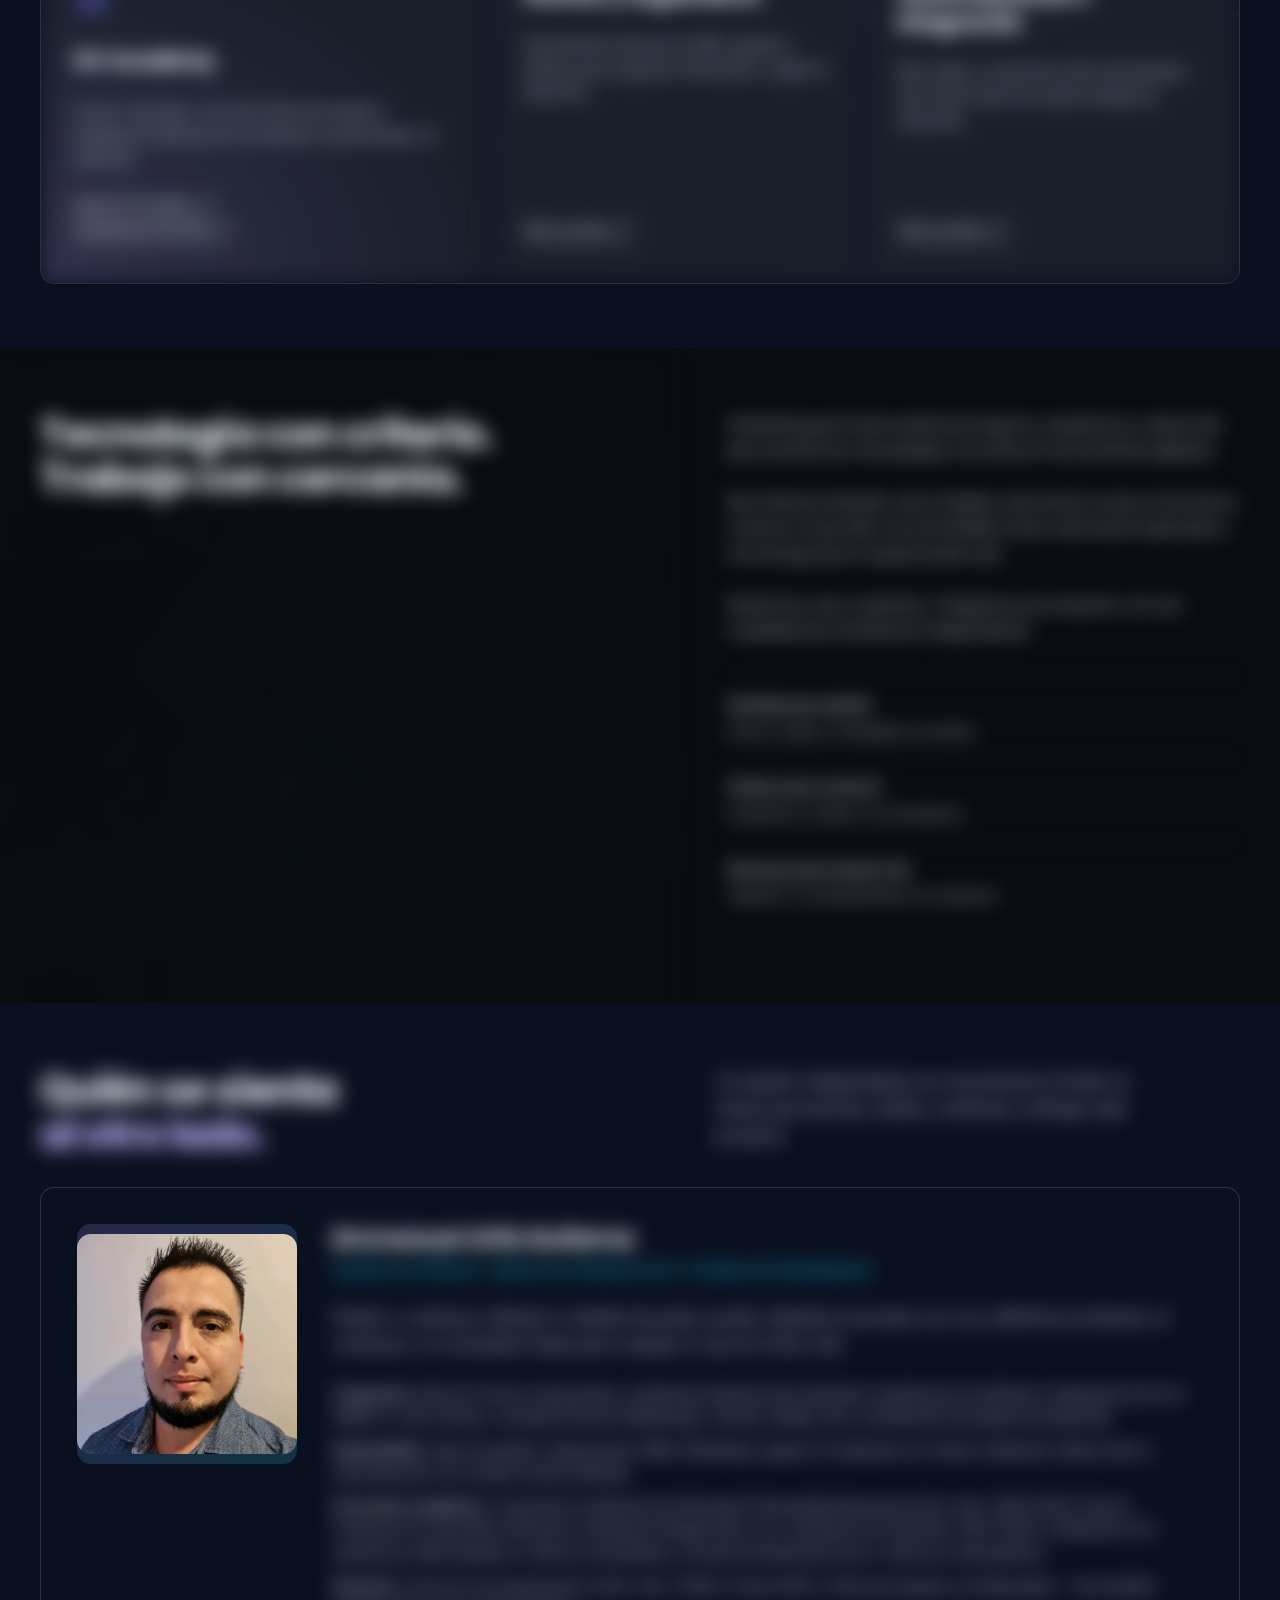
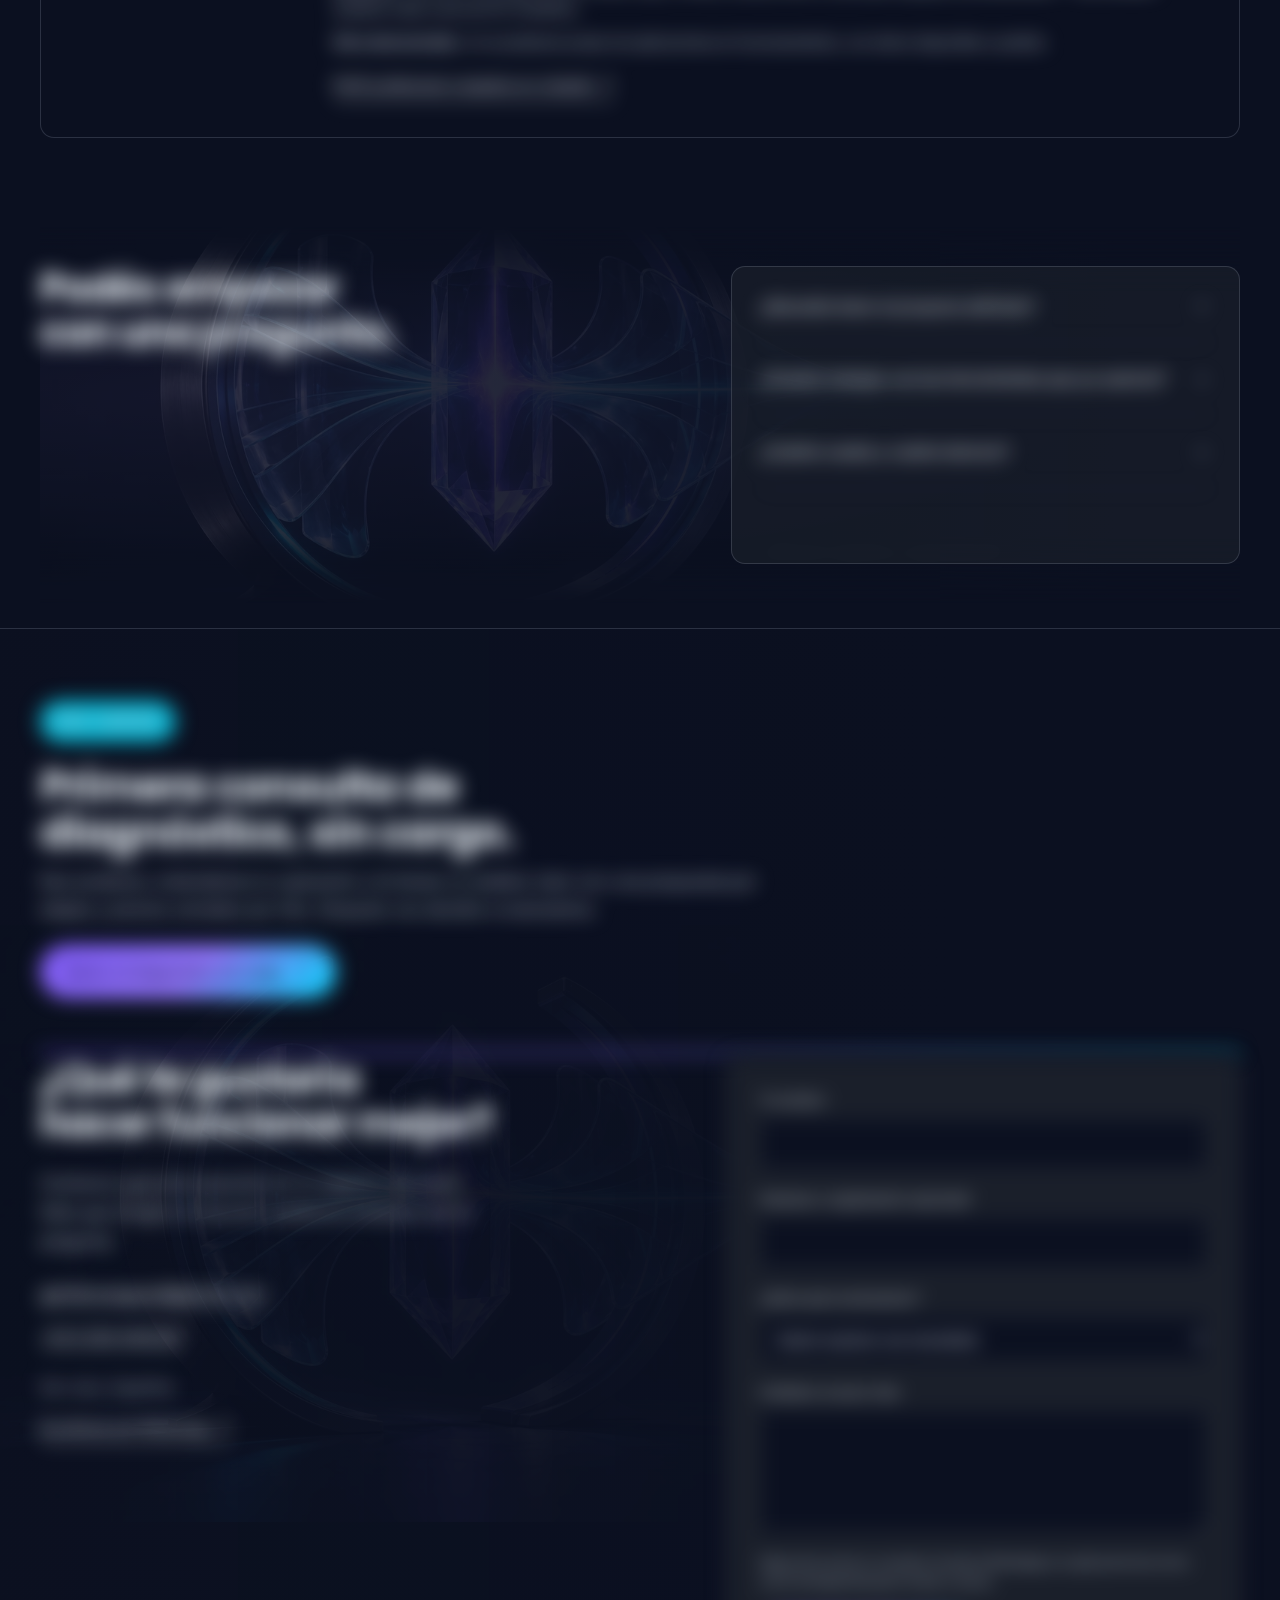
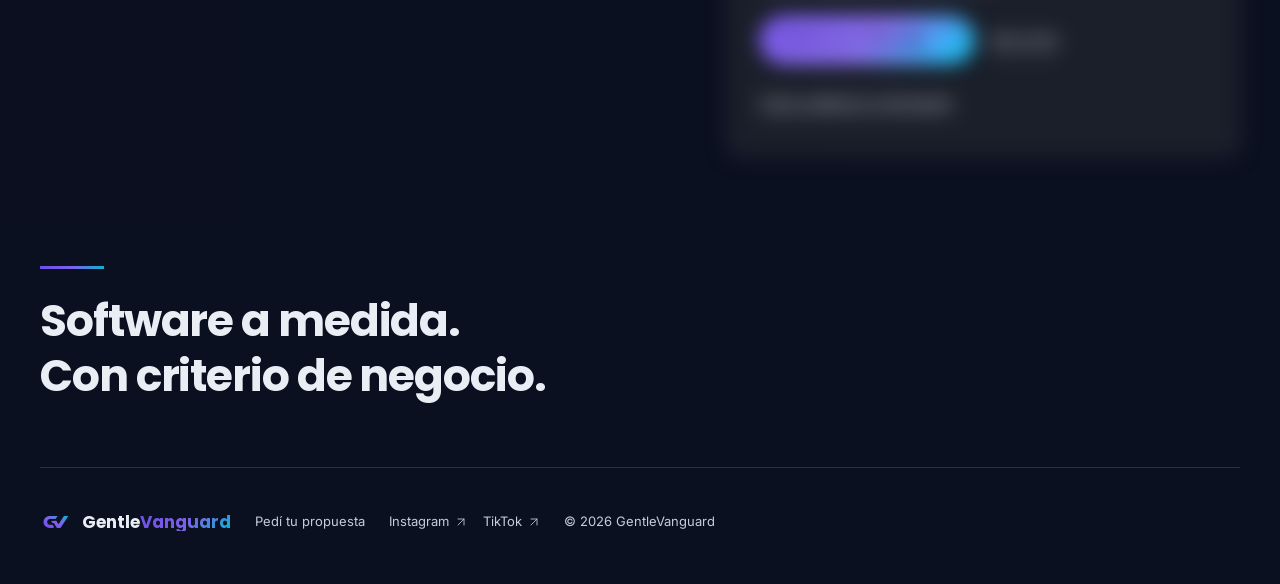
==== commit b9516f55: "Update GentleVanguard website and Academy catalog" ====
--- a/index.html
+++ b/index.html
@@ -32,9 +32,9 @@
     <section class="connections section"><div class="wrap connections-layout"><div><h2><span data-i18n="connectionsTitleFirst">La diferencia está</span><br><span class="section-accent" data-i18n="connectionsTitleAccent">en cómo se conecta todo.</span></h2><p class="lead" data-i18n="connectionsDesc">Una consulta, una tarea, una decisión. Diseñamos el recorrido entre ellas para que las herramientas formen parte de la misma operación.</p><a class="text-link" href="#contacto" data-i18n="connectionsCta">Contanos dónde está la desconexión ↗</a></div><figure class="operation operation-network" data-entry="sales" aria-labelledby="operation-title"><figcaption id="operation-title" data-i18n="diagramTitle">Una operación conectada empieza acá.</figcaption><p class="op-instruction" data-i18n="opInstruction">Elegí un punto de entrada y explorá la conexión.</p><div class="op-board"><svg class="op-connections op-mobile-connections" viewBox="0 0 360 460" preserveAspectRatio="none" fill="none" aria-hidden="true"><path class="op-wire" d="M60 98V135C60 182 180 155 180 210"/><path class="op-signal signal-sales" d="M60 98V135C60 182 180 155 180 210"/><path class="op-wire" d="M180 98V210"/><path class="op-signal signal-tasks" d="M180 98V210"/><path class="op-wire" d="M300 98V135C300 182 180 155 180 210"/><path class="op-signal signal-data" d="M300 98V135C300 182 180 155 180 210"/><path class="op-wire" d="M180 250C180 316 60 280 60 360"/><path class="op-signal signal-out" d="M180 250C180 316 60 280 60 360"/><path class="op-wire" d="M180 250V360"/><path class="op-signal signal-out" d="M180 250V360"/><path class="op-wire" d="M180 250C180 316 300 280 300 360"/><path class="op-signal signal-out" d="M180 250C180 316 300 280 300 360"/></svg><svg class="op-connections" viewBox="0 0 640 360" preserveAspectRatio="none" fill="none" aria-hidden="true"><path class="op-wire wire-in wire-sales" d="M174 70H216C253 70 252 180 285 180"/><path class="op-signal signal-sales" d="M174 70H216C253 70 252 180 285 180"/><path class="op-wire wire-in wire-tasks" d="M174 180H285"/><path class="op-signal signal-tasks" d="M174 180H285"/><path class="op-wire wire-in wire-data" d="M174 290H216C253 290 252 180 285 180"/><path class="op-signal signal-data" d="M174 290H216C253 290 252 180 285 180"/><path class="op-wire wire-out" d="M355 180H381C420 180 412 70 464 70"/><path class="op-signal signal-out" d="M355 180H381C420 180 412 70 464 70"/><path class="op-wire wire-out" d="M355 180H464"/><path class="op-signal signal-out" d="M355 180H464"/><path class="op-wire wire-out" d="M355 180H381C420 180 412 290 464 290"/><path class="op-signal signal-out" d="M355 180H381C420 180 412 290 464 290"/></svg><div class="op-inputs" role="group" aria-label="Puntos de entrada"><button class="op-input input-sales" type="button" data-entry="sales" aria-pressed="true"><svg width="19" height="19" viewBox="0 0 24 24" fill="none" stroke="currentColor" stroke-width="1.5" aria-hidden="true"><path d="M4 5h16v11H9l-5 4V5Z"/></svg><span data-i18n="flowSales">Consultas y ventas</span></button><button class="op-input input-tasks" type="button" data-entry="tasks" aria-pressed="false"><svg width="19" height="19" viewBox="0 0 24 24" fill="none" stroke="currentColor" stroke-width="1.5" aria-hidden="true"><rect x="5" y="4" width="14" height="17" rx="2"/><path d="m8 12 2 2 5-5"/></svg><span data-i18n="flowTasks">Tareas y procesos</span></button><button class="op-input input-data" type="button" data-entry="data" aria-pressed="false"><svg width="19" height="19" viewBox="0 0 24 24" fill="none" stroke="currentColor" stroke-width="1.5" aria-hidden="true"><ellipse cx="12" cy="5" rx="8" ry="3"/><path d="M4 5v13c0 4 16 4 16 0V5M4 12c0 4 16 4 16 0"/></svg><span data-i18n="flowData">Datos y herramientas</span></button></div><div class="op-core"><span class="core-plane plane-back" aria-hidden="true"></span><span class="core-plane plane-front" aria-hidden="true"></span><span class="core-orbit" aria-hidden="true"></span><img src="assets/icon.svg" width="58" height="58" alt=""><strong data-i18n="flowCore">Un sistema a tu medida</strong></div><div class="op-output output-0"><span class="output-dot" aria-hidden="true"></span><span data-i18n="flow1">Información conectada</span></div><div class="op-output output-1"><span class="output-dot" aria-hidden="true"></span><span data-i18n="flow2">Trabajo con seguimiento</span></div><div class="op-output output-2"><span class="output-dot" aria-hidden="true"></span><span data-i18n="flow3">Decisiones con contexto</span></div></div><div class="op-scenarios" aria-live="polite"><p data-op-description="sales" data-i18n="opSalesDesc">De una consulta a un seguimiento claro: conectamos el contacto con el proceso comercial.</p><p data-op-description="tasks" data-i18n="opTasksDesc" hidden>De una tarea repetida a un flujo coordinado: conectamos los pasos y sus responsables.</p><p data-op-description="data" data-i18n="opDataDesc" hidden>De datos dispersos a información útil: conectamos herramientas para consultar y decidir con contexto.</p></div><p class="op-note" data-i18n="diagramNote">Cada proyecto conecta lo que tu negocio necesita. Este es el punto de partida, no una solución única.</p></figure></div></section><section class="method section ambient-section" id="metodo"><div class="wrap"><p class="method-principle" data-i18n="statement">Cuando la operación cambia, la tecnología tiene que acompañar.</p><div class="section-heading"><h2><span data-i18n="methodTitleFirst">Primero entendemos.</span><br><span class="section-accent" data-i18n="methodTitleAccent">Después construimos.</span></h2><p data-i18n="methodIntro">Una idea se vuelve útil cuando el alcance es claro y se puede validar con quienes la van a usar.</p></div><ol class="steps"><li><h3 data-i18n="m1Title">Entender el proceso</h3><p data-i18n="m1Desc">Conversamos sobre el problema, las personas involucradas y las herramientas que ya usás.</p></li><li><h3 data-i18n="m2Title">Definir el camino</h3><p data-i18n="m2Desc">Acordamos prioridades, etapas, entregables y criterios de aceptación antes de avanzar.</p></li><li><h3 data-i18n="m3Title">Construir y validar</h3><p data-i18n="m3Desc">Desarrollamos una primera versión útil, la probamos y revisamos con vos para ajustar con evidencia.</p></li><li><h3 data-i18n="m4Title">Implementar y acompañar</h3><p data-i18n="m4Desc">Preparamos la puesta en marcha, la documentación y la adopción. Definimos cómo seguir evolucionando.</p></li></ol></div></section>
     <section class="wrap section ambient-section" id="proyectos"><div class="section-heading"><h2 data-i18n="projectsTitle">También construimos<br>herramientas propias.</h2><p data-i18n="projectsIntro">Nuestro ecosistema muestra áreas en las que trabajamos: desarrollos propios en funcionamiento, con demo disponible a pedido. No son casos de clientes ni productos disponibles automáticamente para contratar.</p></div><div class="projects"><article class="spotlight-card"><img src="assets/icon.svg" width="42" height="42" alt="" loading="lazy"><h3>GV Academy</h3><p data-i18n="p1Desc">Cursos, manuales y recursos sobre tecnología e inteligencia artificial para acompañar el aprendizaje y la adopción.</p><a href="academy/" rel="noopener noreferrer" class="text-link" data-i18n="academyDemo">Explorá GV Academy ↗</a><a href="#contacto" data-interest="academy" class="text-link" data-i18n="p1Cta">Consultar por formación ↗</a></article><article class="spotlight-card"><h3 data-i18n="p2Title">Gestión y seguimiento</h3><p data-i18n="p2Desc">Herramientas internas de CRM, agenda y tableros para organizar información y seguir la operación.</p><a class="text-link" href="#contacto" data-interest="demo">Pedir una demo ↗</a></article><article class="spotlight-card"><h3 data-i18n="p3Title">Automatización e integración</h3><p data-i18n="p3Desc">Bots, flujos y conexiones entre herramientas que forman parte de nuestro trabajo de desarrollo.</p><a class="text-link" href="#contacto" data-interest="demo">Pedir una demo ↗</a></article></div></section>
     <section class="about section" id="nosotros"><div class="wrap about-grid"><div class="about-art" aria-hidden="true"></div><h2 data-i18n="aboutTitle">Tecnología con criterio.<br>Trabajo con cercanía.</h2><div><p class="lead" data-i18n="aboutDesc">GentleVanguard reúne análisis de negocio, arquitectura y desarrollo para transformar necesidades concretas en herramientas digitales.</p><p data-i18n="aboutMore">Nos interesa entender cómo trabajás, aprovechar lo que ya funciona y construir lo que falta. Con prioridades claras, decisiones explicadas y una entrega que tu equipo pueda usar.</p><p class="company-location" data-i18n="companyLocation">Desde San Juan, Argentina. Trabajamos por proyecto, con una modalidad de contratación independiente.</p><dl class="principles"><div><dt data-i18n="v1Title">Claridad para decidir</dt><dd data-i18n="v1Desc">Alcance, etapas y entregables acordados.</dd></div><div><dt data-i18n="v2Title">Criterio para construir</dt><dd data-i18n="v2Desc">Arquitectura, pruebas y documentación.</dd></div><div><dt data-i18n="v3Title">Personas para hacerlo útil</dt><dd data-i18n="v3Desc">Validación y acompañamiento en la adopción.</dd></div></dl></div></div></section>
-    <section class="wrap section founder" id="fundador"><div class="section-heading"><h2>Quién se sienta<br><span class="section-accent">al otro lado.</span></h2><p>Un estudio independiente con una persona al frente: la misma que escucha, diseña, construye y entrega cada proyecto.</p></div><div class="founder-card spotlight-card"><figure class="founder-photo"><img src="assets/founder.webp" alt="Emmanuel Ortiz Gutierrez, fundador de GentleVanguard" class="founder-img" width="560" height="560" loading="lazy" decoding="async"></figure><div class="founder-bio"><h3>Emmanuel Ortiz Gutierrez</h3><p class="founder-role">Arquitecto de Software · Ingeniero de Integración de IA · Fundador de GentleVanguard</p><p>Diseño y construyo software a medida de punta a punta: entiendo el proceso con vos, definimos el alcance, lo construyo y lo acompaño hasta que tu equipo lo usa en el día a día.</p><ul class="founder-facts"><li><strong>Trayectoria.</strong> Más de 15 años construyendo y analizando sistemas para empresas: arquitectura de software e integración de IA en DIRECTV Latin America, consultoría técnica (GlobalLogic, Oracle), análisis, QA y coordinación de equipos de desarrollo.</li><li><strong>Especialidad.</strong> Apps de gestión, integraciones (CRM, WhatsApp, pagos) e IA aplicada con criterio: asistentes, límites claros y automatización con revisión humana definida.</li><li><strong>Formación académica.</strong> Universidad Nacional de San Juan. Certificado en IA aplicada por IBM (Applied AI Professional Certificate, Data &amp; AI Essentials) y Coursera (fundamentos de IA, visión por computadora).</li><li><strong>Docencia.</strong> Instructor de programación (JAVA, SQL, HTML5, Oracle APEX y ODI) para equipos y profesionales — hoy también sostiene cada curso de GV Academy.</li><li><strong>Obra demostrable.</strong> Un ecosistema propio de aplicaciones en funcionamiento, con demo disponible a pedido.</li></ul><a class="text-link" href="https://www.linkedin.com/in/emmanuelortizgutierrez/" target="_blank" rel="noopener noreferrer">Perfil profesional completo en LinkedIn ↗</a></div></div></section>
+    <section class="wrap section founder" id="fundador"><div class="section-heading"><h2>Quién se sienta<br><span class="section-accent">al otro lado.</span></h2><p>Un estudio independiente con una persona al frente: la misma que escucha, diseña, construye y entrega cada proyecto.</p></div><div class="founder-card spotlight-card"><figure class="founder-photo"><img src="assets/founder.webp" alt="Emmanuel Ortiz Gutierrez, fundador de GentleVanguard" class="founder-img" width="560" height="560" loading="lazy" decoding="async"></figure><div class="founder-bio"><h3>Emmanuel Ortiz Gutierrez</h3><p class="founder-role">Arquitecto de Software · Ingeniero de Integración de IA · Fundador de GentleVanguard</p><p>Diseño y construyo software a medida de punta a punta: entiendo el proceso con vos, definimos el alcance, lo construyo y lo acompaño hasta que tu equipo lo usa en el día a día.</p><ul class="founder-facts"><li><strong>Trayectoria.</strong> Más de 15 años construyendo y analizando sistemas para empresas: arquitectura de software e integración de IA en DIRECTV Latin America, consultoría técnica (GlobalLogic, Oracle), análisis, QA y coordinación de equipos de desarrollo.</li><li><strong>Especialidad.</strong> Apps de gestión, integraciones (CRM, WhatsApp, pagos) e IA aplicada con criterio: asistentes, límites claros y automatización con revisión humana definida.</li><li><strong>Formación académica.</strong> Licenciado en Sistemas de Información (Universidad Nacional de San Juan, 2006–2013); Técnico Profesional en Informática Personal y Profesional (Colegio Nstra. Sra. del Rosario de Andacollo, 2001–2004). Certificado en IA aplicada por IBM (Applied AI, Data &amp; AI Essentials) y Coursera (fundamentos de IA, visión por computadora).</li><li><strong>Docencia.</strong> Instructor de programación (JAVA, SQL, HTML5, Oracle APEX y ODI) para equipos y profesionales — hoy también sostiene cada curso de GV Academy.</li><li><strong>Obra demostrable.</strong> Un ecosistema propio de aplicaciones en funcionamiento, con demo disponible a pedido.</li></ul><a class="text-link" href="https://www.linkedin.com/in/emmanuelortizgutierrez/" target="_blank" rel="noopener noreferrer">Perfil profesional completo en LinkedIn ↗</a></div></div></section>
     <section class="wrap section faq" id="preguntas"><div class="section-heading"><h2 data-i18n="faqTitle">Podés empezar<br>con una pregunta.</h2></div><div><details name="gv-faq"><summary><span data-i18n="q1">¿Necesito tener el proyecto definido?</span><svg width="18" height="18" viewBox="0 0 24 24" fill="none" stroke="currentColor" stroke-width="1.7" aria-hidden="true"><path d="m6 9 6 6 6-6"/></svg></summary><p data-i18n="a1">No. Podés contarnos qué tarea te cuesta, qué sistema te limita o qué idea querés explorar. A partir de eso definimos si tiene sentido trabajar juntos y qué conviene analizar primero.</p></details><details name="gv-faq"><summary><span data-i18n="q2">¿Pueden trabajar con las herramientas que ya usamos?</span><svg width="18" height="18" viewBox="0 0 24 24" fill="none" stroke="currentColor" stroke-width="1.7" aria-hidden="true"><path d="m6 9 6 6 6-6"/></svg></summary><p data-i18n="a2">Evaluamos el sistema actual y sus posibilidades de integración. La propuesta depende de los accesos, las condiciones técnicas y las necesidades del proyecto.</p></details><details name="gv-faq"><summary><span data-i18n="q3">¿Cuánto cuesta y cuánto demora?</span><svg width="18" height="18" viewBox="0 0 24 24" fill="none" stroke="currentColor" stroke-width="1.7" aria-hidden="true"><path d="m6 9 6 6 6-6"/></svg></summary><p data-i18n="a3">Depende del alcance, las integraciones y las etapas. Primero entendemos la necesidad; después presentamos una propuesta con entregables, plazos y condiciones.</p></details><details name="gv-faq"><summary><span data-i18n="q4">¿Ofrecen soporte y capacitación?</span><svg width="18" height="18" viewBox="0 0 24 24" fill="none" stroke="currentColor" stroke-width="1.7" aria-hidden="true"><path d="m6 9 6 6 6-6"/></svg></summary><p data-i18n="a4">Podemos incluir documentación, capacitación, mantenimiento y evolución. El alcance y las condiciones se acuerdan en cada propuesta.</p></details></div></section>
-    <section class="contact section" id="contacto"><div class="contact-art" aria-hidden="true"></div><div class="wrap contact-offer"><p class="offer-flag">Sin cargo</p><h2 data-i18n="offTitle">Primera consulta de diagnóstico, sin cargo.</h2><p data-i18n="offDesc">Nos juntamos, entendemos tu operación y te llevás un análisis claro con una propuesta por etapas y precios cerrados por hito. Después vos decidís si avanzamos.</p></div><div class="wrap contact-grid"><div><h2 data-i18n="contactTitle">¿Qué te gustaría<br>hacer funcionar mejor?</h2><p class="lead" data-i18n="contactDesc">Contanos qué está pasando en tu negocio. No hace falta que tengas la solución: podemos empezar por la pregunta.</p><a class="contact-email" href="mailto:gentlevanguard@gmail.com">gentlevanguard@gmail.com</a><a class="contact-phone" href="tel:+5492645452221">+54 9 264 5452221</a><p class="contact-location" data-i18n="location">San Juan, Argentina</p><a class="text-link" href="https://wa.me/5492645452221" target="_blank" rel="noopener noreferrer" data-i18n="directWa">Escribinos por WhatsApp ↗</a></div><form id="contact-form"><label for="name" data-i18n="name">Tu nombre</label><input id="name" name="name" autocomplete="name" required maxlength="100"><label for="company" data-i18n="company">Empresa u organización (opcional)</label><input id="company" name="company" autocomplete="organization" maxlength="140"><label for="interest" data-i18n="interest">¿Sobre qué conversamos?</label><select id="interest" name="interest"><option value="general" data-i18n="interestGeneral">Quiero explorar una necesidad</option><option value="software" data-i18n="interestSoftware">Software a medida</option><option value="automation" data-i18n="interestAutomation">Automatización e integraciones</option><option value="ai" data-i18n="interestAi">IA aplicada</option><option value="academy" data-i18n="interestAcademy">Formación y Academy</option></select><label for="message" data-i18n="message">Contanos un poco más</label><textarea id="message" name="message" rows="4" required minlength="10" maxlength="2000"></textarea><p class="form-note" data-i18n="formNote">Elegí cómo enviar tu consulta. Se abrirá WhatsApp o tu aplicación de correo con el mensaje listo para revisar y enviar.</p><div class="actions"><button class="gv-btn gv-btn-primary button" type="submit" name="channel" value="whatsapp" data-i18n="sendWa">Continuar por WhatsApp ↗</button><button class="text-link" type="submit" name="channel" value="email" data-i18n="sendEmail">Usar correo</button></div><p id="form-status" role="status"></p><a class="privacy-link" href="#privacidad" data-i18n="privacyLink">Cómo cuidamos tu información</a></form></div></section>
+    <section class="contact section" id="contacto"><div class="contact-art" aria-hidden="true"></div><div class="wrap contact-offer"><p class="offer-flag" data-i18n="offFlag">Sin cargo</p><h2 data-i18n="offTitle">Primera consulta de diagnóstico, sin cargo.</h2><p data-i18n="offDesc">Nos juntamos, entendemos tu operación y te llevás un análisis claro con una propuesta por etapas y precios cerrados por hito. Después vos decidís si avanzamos.</p><a class="gv-btn gv-btn-primary button" href="https://wa.me/5492645452221?text=Hola%20GentleVanguard%20-%20quiero%20mi%20diagnostico%20sin%20cargo" target="_blank" rel="noopener noreferrer" data-i18n="offCta">Quiero mi diagnóstico sin cargo ↗</a></div><div class="wrap contact-grid"><div><h2 data-i18n="contactTitle">¿Qué te gustaría<br>hacer funcionar mejor?</h2><p class="lead" data-i18n="contactDesc">Contanos qué está pasando en tu negocio. No hace falta que tengas la solución: podemos empezar por la pregunta.</p><a class="contact-email" href="mailto:gentlevanguard@gmail.com">gentlevanguard@gmail.com</a><a class="contact-phone" href="tel:+5492645452221">+54 9 264 5452221</a><p class="contact-location" data-i18n="location">San Juan, Argentina</p><a class="text-link" href="https://wa.me/5492645452221" target="_blank" rel="noopener noreferrer" data-i18n="directWa">Escribinos por WhatsApp ↗</a></div><form id="contact-form"><label for="name" data-i18n="name">Tu nombre</label><input id="name" name="name" autocomplete="name" required maxlength="100"><label for="company" data-i18n="company">Empresa u organización (opcional)</label><input id="company" name="company" autocomplete="organization" maxlength="140"><label for="interest" data-i18n="interest">¿Sobre qué conversamos?</label><select id="interest" name="interest"><option value="general" data-i18n="interestGeneral">Quiero explorar una necesidad</option><option value="software" data-i18n="interestSoftware">Software a medida</option><option value="automation" data-i18n="interestAutomation">Automatización e integraciones</option><option value="ai" data-i18n="interestAi">IA aplicada</option><option value="academy" data-i18n="interestAcademy">Formación y Academy</option></select><label for="message" data-i18n="message">Contanos un poco más</label><textarea id="message" name="message" rows="4" required minlength="10" maxlength="2000"></textarea><p class="form-note" data-i18n="formNote">Elegí cómo enviar tu consulta. Se abrirá WhatsApp o tu aplicación de correo con el mensaje listo para revisar y enviar.</p><div class="actions"><button class="gv-btn gv-btn-primary button" type="submit" name="channel" value="whatsapp" data-i18n="sendWa">Continuar por WhatsApp ↗</button><button class="text-link" type="submit" name="channel" value="email" data-i18n="sendEmail">Usar correo</button></div><p id="form-status" role="status"></p><a class="privacy-link" href="#privacidad" data-i18n="privacyLink">Cómo cuidamos tu información</a></form></div></section>
     <section class="wrap privacy" id="privacidad"><details><summary data-i18n="privacyTitle">Privacidad y contacto</summary><p data-i18n="privacyText">Si llegás desde un enlace de campaña, incluimos su referencia en el mensaje que revisás. Este sitio no envía el formulario a un servidor ni guarda lo que escribís. Al elegir WhatsApp o correo, compartís los datos con el servicio que seleccionaste y los enviás cuando confirmás allí. Usamos el almacenamiento de tu navegador sólo para recordar idioma y tema. Si nos contactás, usaremos tu mensaje para responder la consulta. Podés escribir a gentlevanguard@gmail.com para consultar por tus datos. Evitá incluir contraseñas o información sensible.</p></details></section>
     <div class="brand-closing wrap"><p data-i18n="footer">Software a medida. Con criterio de negocio.</p></div>
   </main>
--- a/refinements.css
+++ b/refinements.css
@@ -86,7 +86,15 @@
 @media(max-width:1150px){.founder-card{grid-template-columns:180px minmax(0,1fr);gap:28px;padding:28px}.founder-photo{min-height:200px}}
 @media(max-width:640px){.founder-card{grid-template-columns:1fr;gap:20px;padding:22px}.founder-photo{min-height:0;justify-self:center;width:160px;border-radius:50%;padding:0}.founder-avatar{width:160px;height:160px;font-size:52px}}
 /* === Contact offer (2026-10-31, entrada sin cargo) === */
-.contact-offer{padding-block:0 40px;text-align:left;border-bottom:1px solid var(--gv-border);margin-bottom:8px}
-.offer-flag{display:inline-block;padding:5px 12px;border-radius:var(--gv-radius-pill);border:1px solid var(--gv-border-accent-strong);color:var(--gv-cyan-soft);font:600 11px var(--gv-font-body);letter-spacing:.12em;text-transform:uppercase;margin:0 0 14px}
-.contact-offer h2{font-size:clamp(24px,3vw,34px);margin:0 0 10px;font-family:var(--gv-font-display)}
-.contact-offer p{color:var(--gv-text-secondary);max-width:760px;margin:0 0 6px;line-height:1.65}
+.contact-offer{padding-block:8px 48px;text-align:left;margin-bottom:8px;position:relative}
+.contact-offer:after{content:'';position:absolute;left:0;right:0;bottom:-8px;height:3px;background:var(--gv-gradient);border-radius:var(--gv-radius-pill);opacity:.9;pointer-events:none}
+.offer-flag{display:inline-flex;align-items:center;gap:7px;padding:7px 14px;border-radius:var(--gv-radius-pill);border:0;background:var(--gv-cyan);color:var(--gv-bg-deep);font:700 12px var(--gv-font-body);letter-spacing:.1em;text-transform:uppercase;margin:0 0 16px}
+.contact-offer h2{font-size:clamp(27px,3.6vw,42px);margin:0 0 12px;font-family:var(--gv-font-display)}
+.contact-offer p{color:var(--gv-text-secondary);max-width:720px;margin:0 0 22px;line-height:1.65;font-size:16.5px}
+
+/* === Difuminado continuo ligado al scroll (estilo E, 2026-11-01) ===
+   Nitido al centro de la pantalla, blur + desvanecido hacia los bordes.
+   Solo contenido: los fondos e imagenes de arte quedan intactos. --- */
+@media (prefers-reduced-motion: no-preference){
+  .gv-scrub{opacity:var(--sc-o,1);filter:blur(var(--sc-b,0px));transform:translateY(var(--sc-t,0px))}
+}
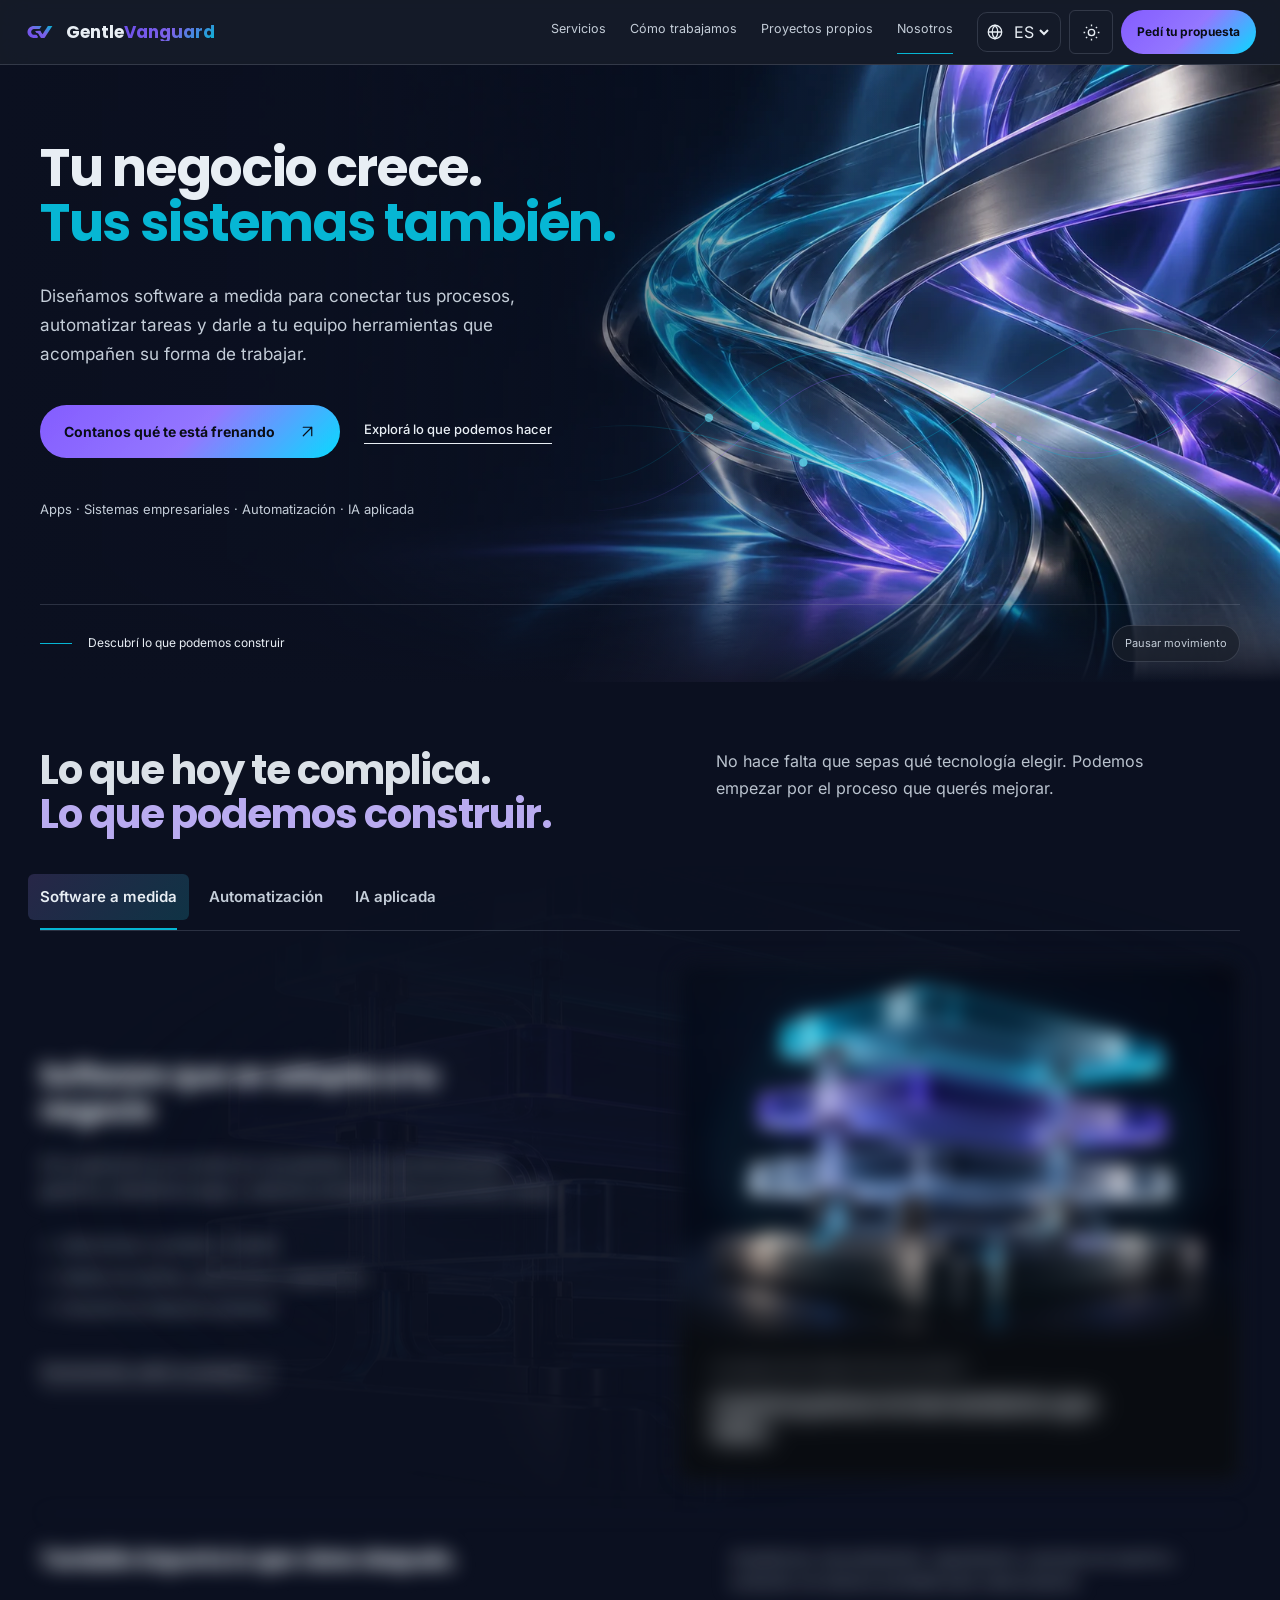
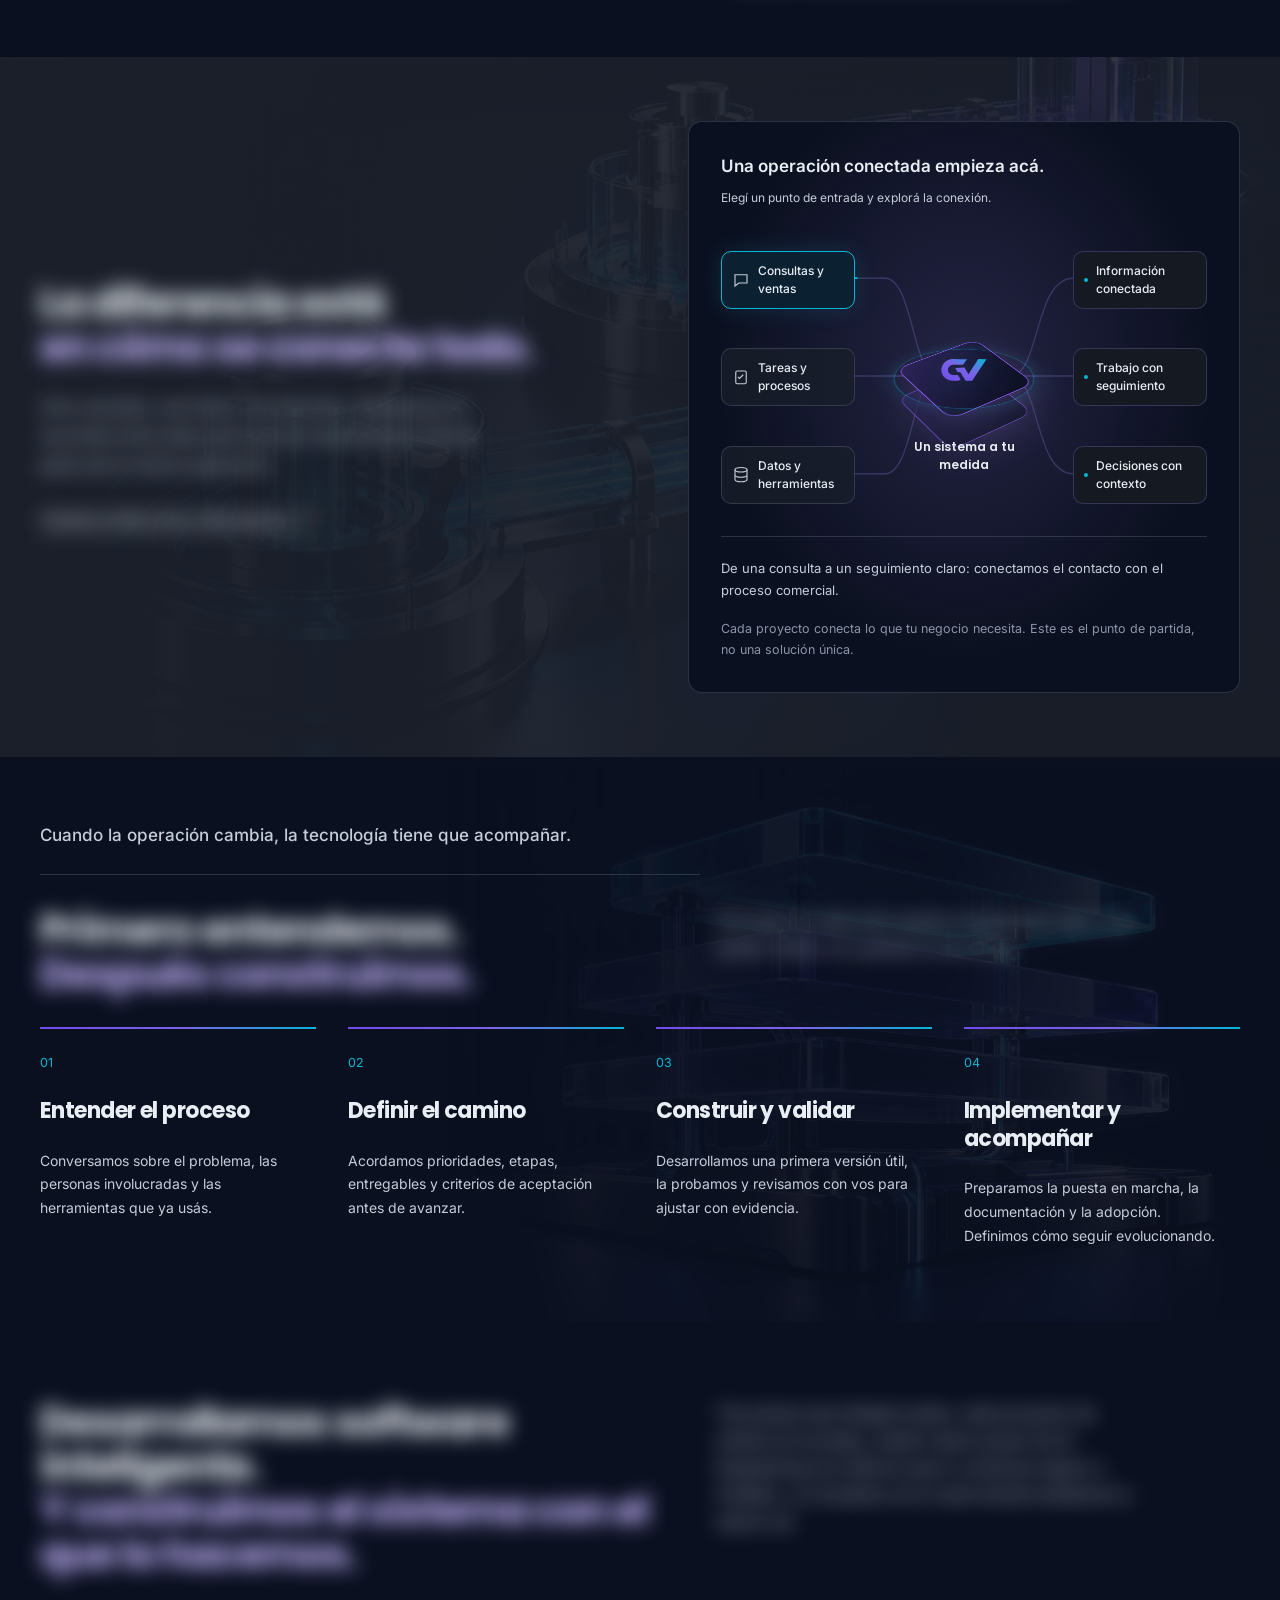
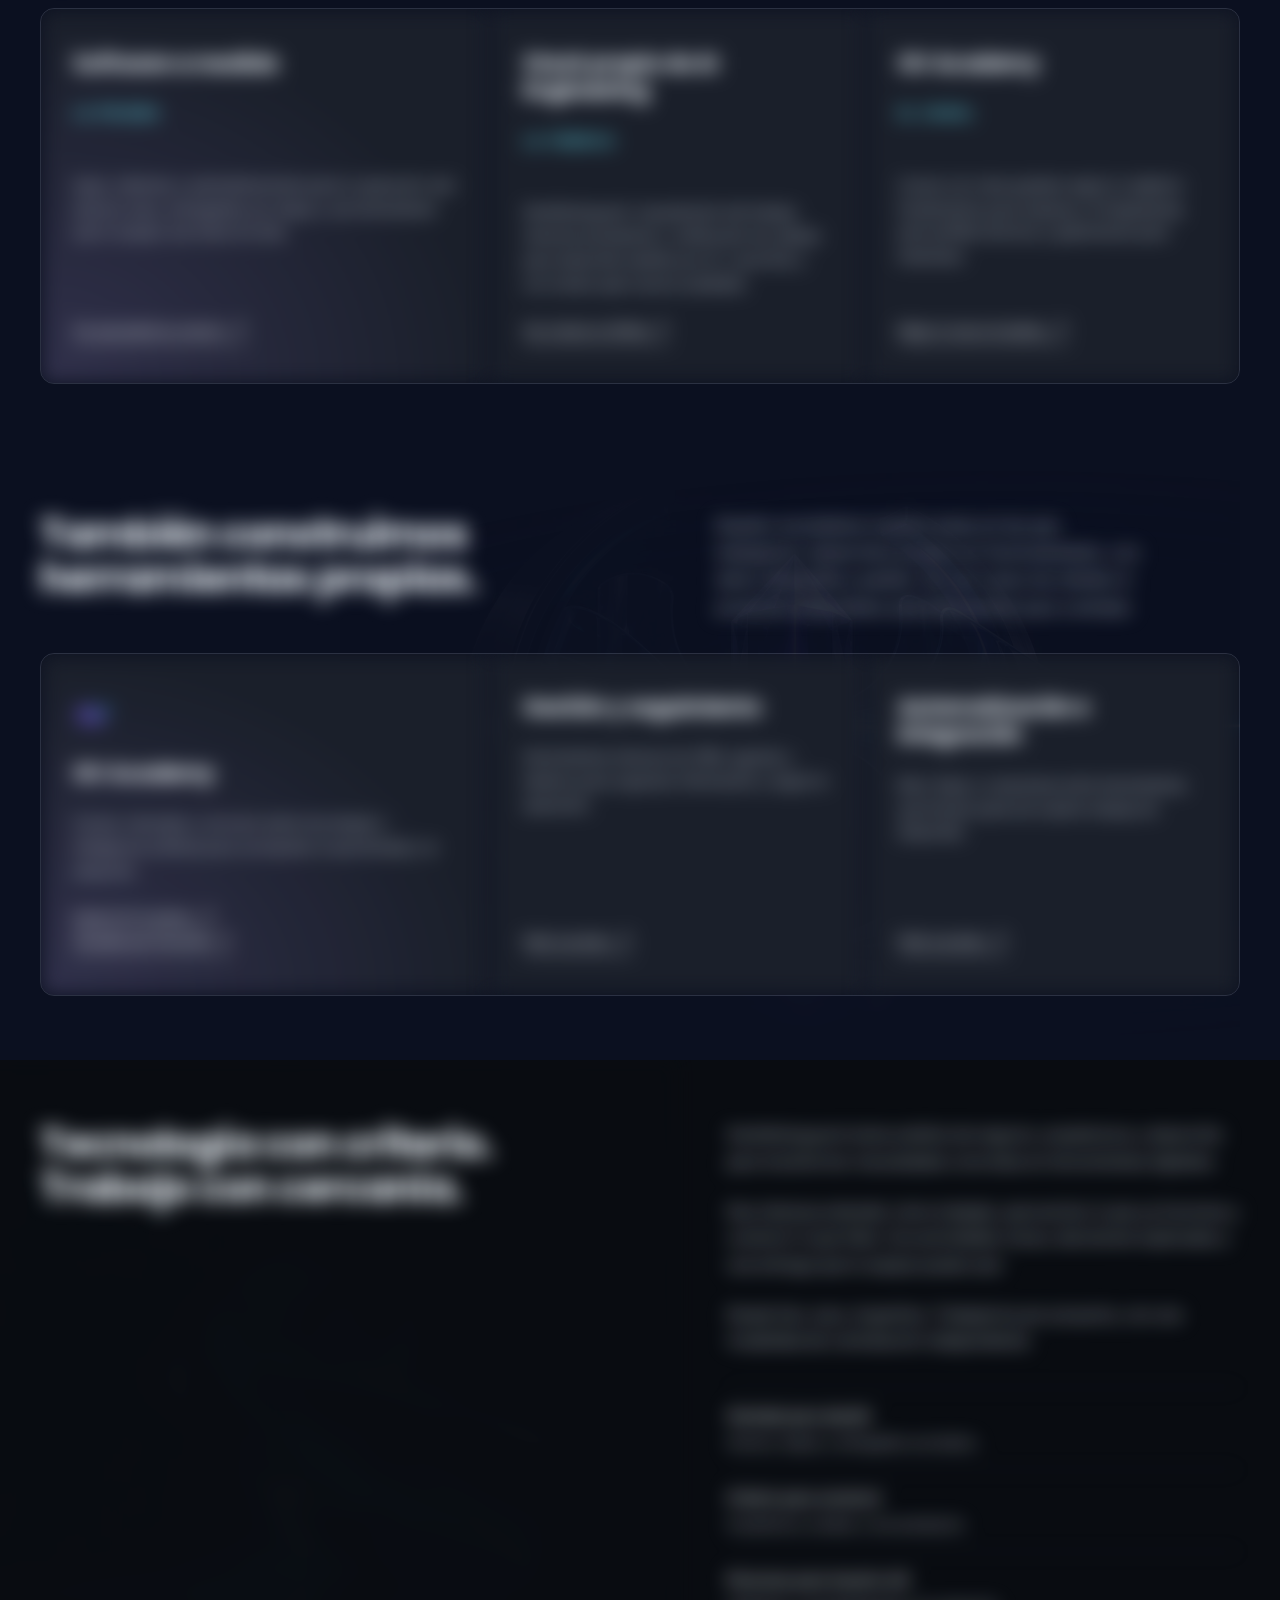
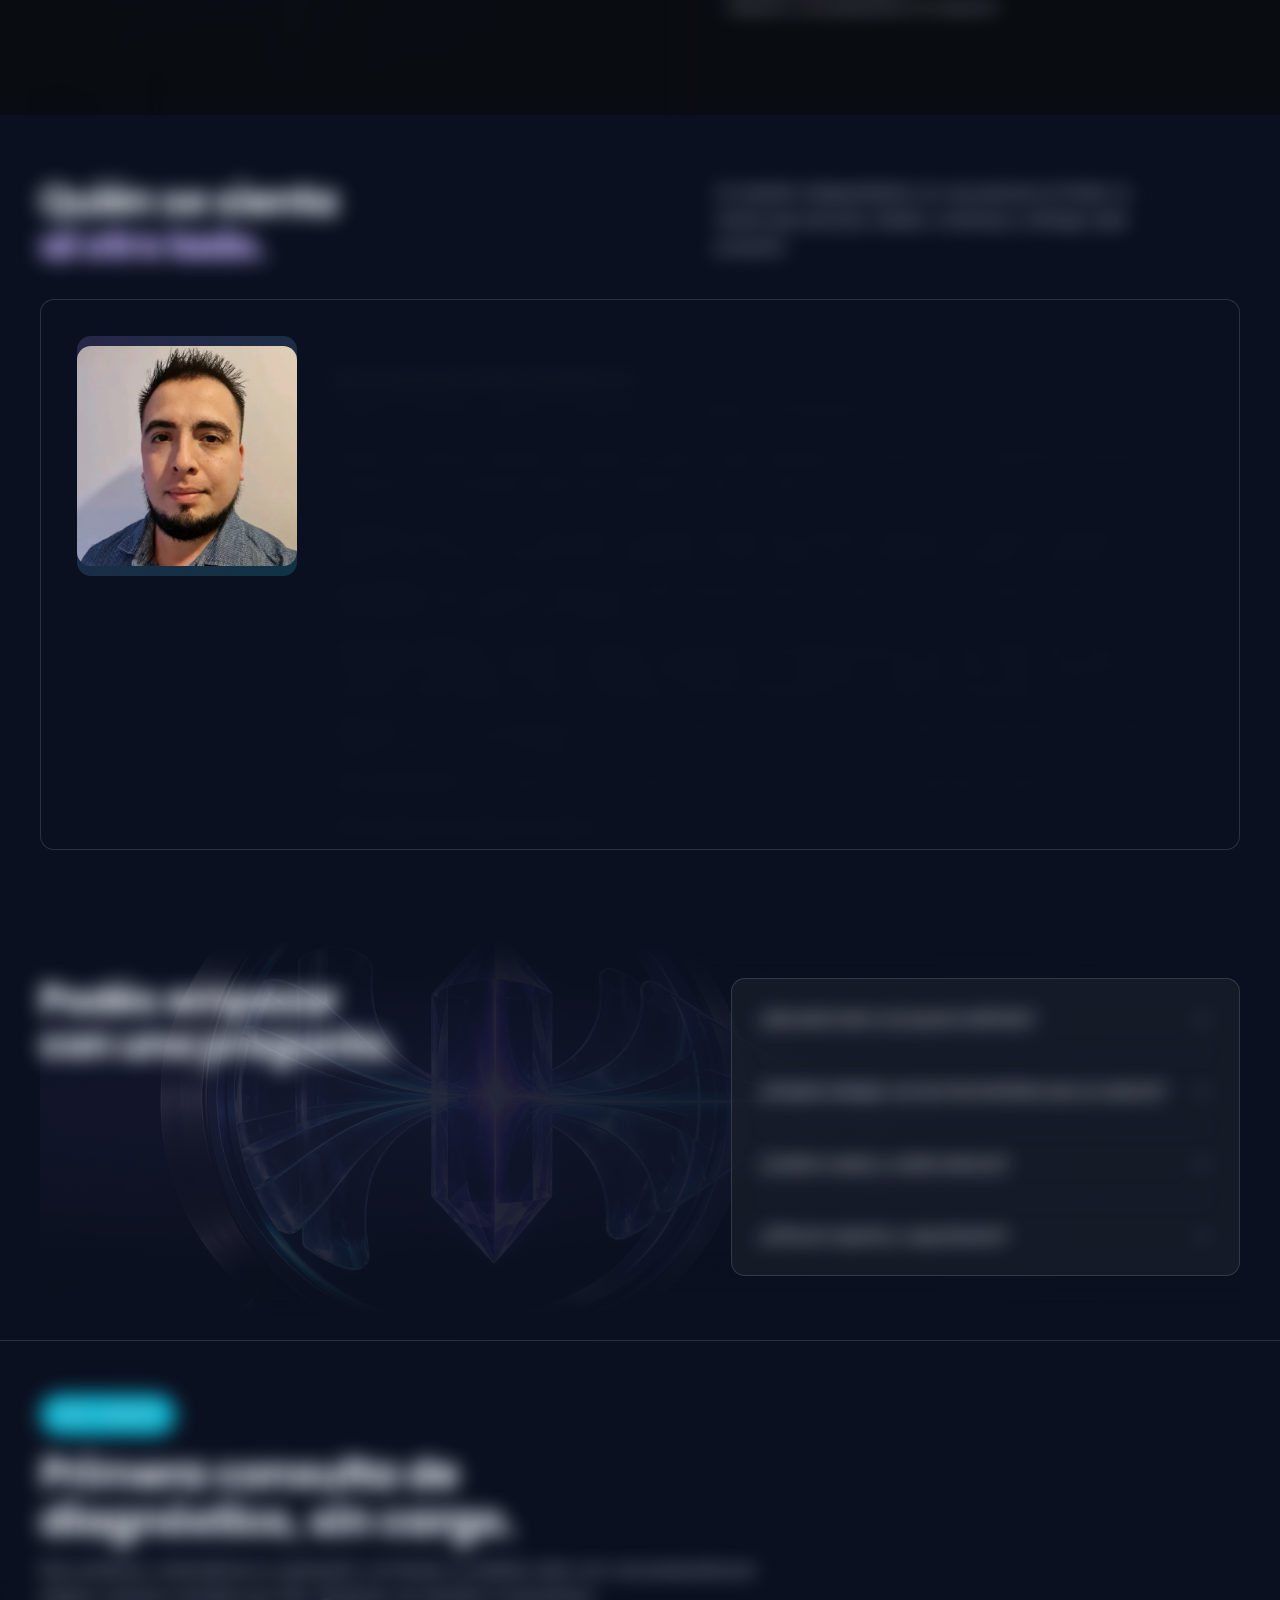
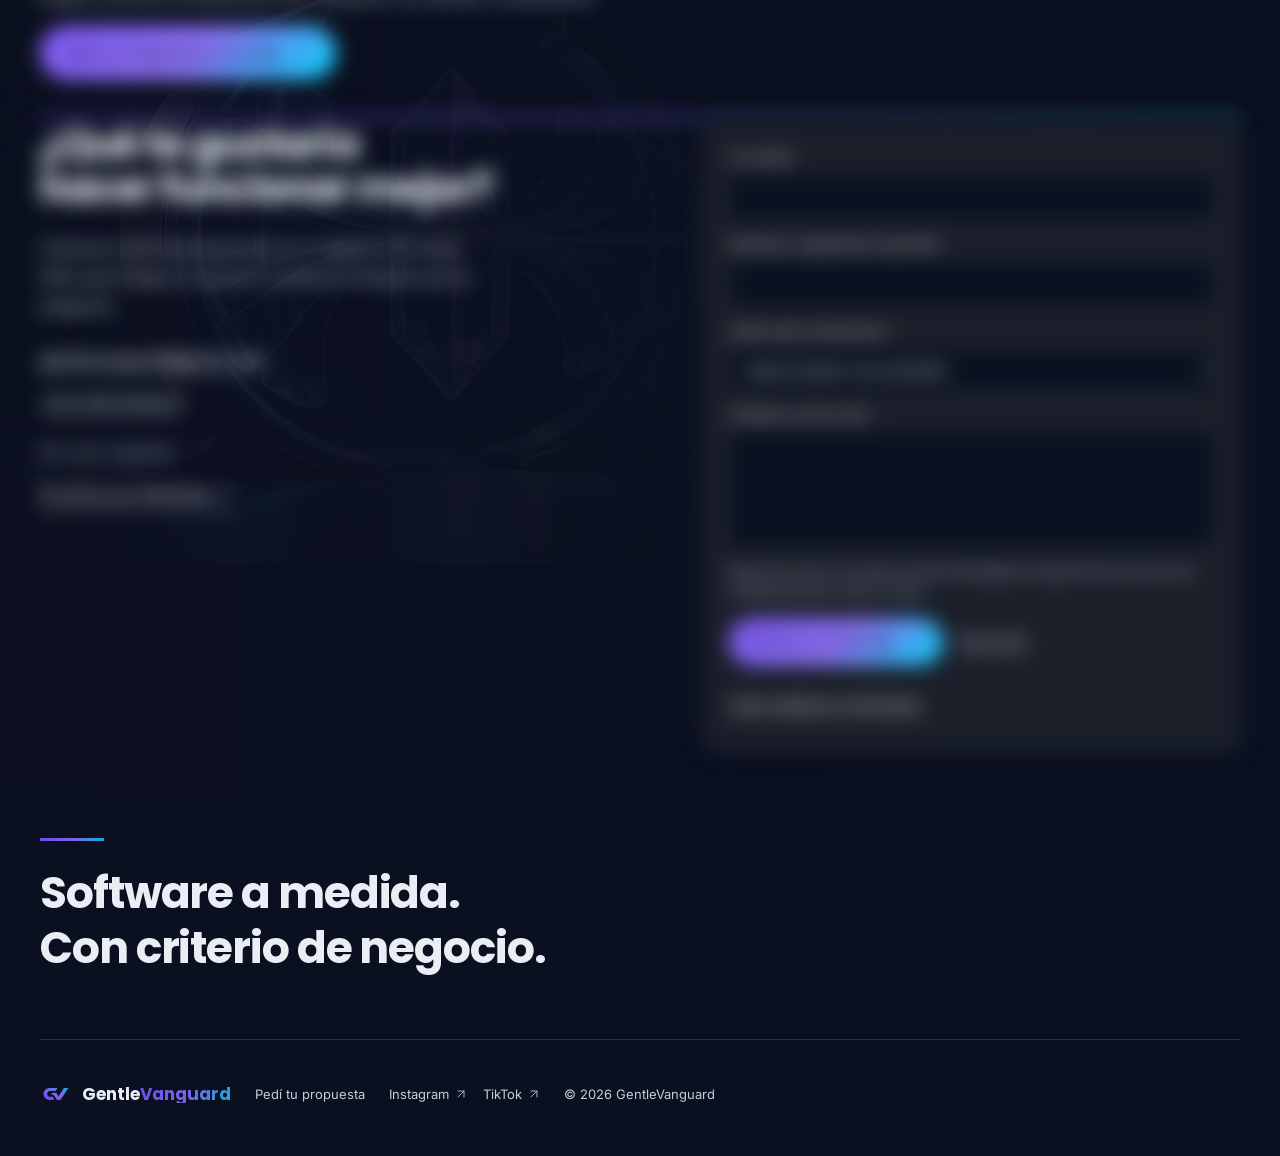
==== commit 89d46dc5: "Update GentleVanguard website and Academy catalog" ====
--- a/index.html
+++ b/index.html
@@ -30,6 +30,7 @@
       </div></div><div class="support-line"><h3 data-i18n="supportTitle">También importa lo que viene después.</h3><p data-i18n="supportDesc">Arquitectura, documentación, capacitación y opciones de soporte y evolución con alcance acordado para cada proyecto.</p></div>
     </section>
     <section class="connections section"><div class="wrap connections-layout"><div><h2><span data-i18n="connectionsTitleFirst">La diferencia está</span><br><span class="section-accent" data-i18n="connectionsTitleAccent">en cómo se conecta todo.</span></h2><p class="lead" data-i18n="connectionsDesc">Una consulta, una tarea, una decisión. Diseñamos el recorrido entre ellas para que las herramientas formen parte de la misma operación.</p><a class="text-link" href="#contacto" data-i18n="connectionsCta">Contanos dónde está la desconexión ↗</a></div><figure class="operation operation-network" data-entry="sales" aria-labelledby="operation-title"><figcaption id="operation-title" data-i18n="diagramTitle">Una operación conectada empieza acá.</figcaption><p class="op-instruction" data-i18n="opInstruction">Elegí un punto de entrada y explorá la conexión.</p><div class="op-board"><svg class="op-connections op-mobile-connections" viewBox="0 0 360 460" preserveAspectRatio="none" fill="none" aria-hidden="true"><path class="op-wire" d="M60 98V135C60 182 180 155 180 210"/><path class="op-signal signal-sales" d="M60 98V135C60 182 180 155 180 210"/><path class="op-wire" d="M180 98V210"/><path class="op-signal signal-tasks" d="M180 98V210"/><path class="op-wire" d="M300 98V135C300 182 180 155 180 210"/><path class="op-signal signal-data" d="M300 98V135C300 182 180 155 180 210"/><path class="op-wire" d="M180 250C180 316 60 280 60 360"/><path class="op-signal signal-out" d="M180 250C180 316 60 280 60 360"/><path class="op-wire" d="M180 250V360"/><path class="op-signal signal-out" d="M180 250V360"/><path class="op-wire" d="M180 250C180 316 300 280 300 360"/><path class="op-signal signal-out" d="M180 250C180 316 300 280 300 360"/></svg><svg class="op-connections" viewBox="0 0 640 360" preserveAspectRatio="none" fill="none" aria-hidden="true"><path class="op-wire wire-in wire-sales" d="M174 70H216C253 70 252 180 285 180"/><path class="op-signal signal-sales" d="M174 70H216C253 70 252 180 285 180"/><path class="op-wire wire-in wire-tasks" d="M174 180H285"/><path class="op-signal signal-tasks" d="M174 180H285"/><path class="op-wire wire-in wire-data" d="M174 290H216C253 290 252 180 285 180"/><path class="op-signal signal-data" d="M174 290H216C253 290 252 180 285 180"/><path class="op-wire wire-out" d="M355 180H381C420 180 412 70 464 70"/><path class="op-signal signal-out" d="M355 180H381C420 180 412 70 464 70"/><path class="op-wire wire-out" d="M355 180H464"/><path class="op-signal signal-out" d="M355 180H464"/><path class="op-wire wire-out" d="M355 180H381C420 180 412 290 464 290"/><path class="op-signal signal-out" d="M355 180H381C420 180 412 290 464 290"/></svg><div class="op-inputs" role="group" aria-label="Puntos de entrada"><button class="op-input input-sales" type="button" data-entry="sales" aria-pressed="true"><svg width="19" height="19" viewBox="0 0 24 24" fill="none" stroke="currentColor" stroke-width="1.5" aria-hidden="true"><path d="M4 5h16v11H9l-5 4V5Z"/></svg><span data-i18n="flowSales">Consultas y ventas</span></button><button class="op-input input-tasks" type="button" data-entry="tasks" aria-pressed="false"><svg width="19" height="19" viewBox="0 0 24 24" fill="none" stroke="currentColor" stroke-width="1.5" aria-hidden="true"><rect x="5" y="4" width="14" height="17" rx="2"/><path d="m8 12 2 2 5-5"/></svg><span data-i18n="flowTasks">Tareas y procesos</span></button><button class="op-input input-data" type="button" data-entry="data" aria-pressed="false"><svg width="19" height="19" viewBox="0 0 24 24" fill="none" stroke="currentColor" stroke-width="1.5" aria-hidden="true"><ellipse cx="12" cy="5" rx="8" ry="3"/><path d="M4 5v13c0 4 16 4 16 0V5M4 12c0 4 16 4 16 0"/></svg><span data-i18n="flowData">Datos y herramientas</span></button></div><div class="op-core"><span class="core-plane plane-back" aria-hidden="true"></span><span class="core-plane plane-front" aria-hidden="true"></span><span class="core-orbit" aria-hidden="true"></span><img src="assets/icon.svg" width="58" height="58" alt=""><strong data-i18n="flowCore">Un sistema a tu medida</strong></div><div class="op-output output-0"><span class="output-dot" aria-hidden="true"></span><span data-i18n="flow1">Información conectada</span></div><div class="op-output output-1"><span class="output-dot" aria-hidden="true"></span><span data-i18n="flow2">Trabajo con seguimiento</span></div><div class="op-output output-2"><span class="output-dot" aria-hidden="true"></span><span data-i18n="flow3">Decisiones con contexto</span></div></div><div class="op-scenarios" aria-live="polite"><p data-op-description="sales" data-i18n="opSalesDesc">De una consulta a un seguimiento claro: conectamos el contacto con el proceso comercial.</p><p data-op-description="tasks" data-i18n="opTasksDesc" hidden>De una tarea repetida a un flujo coordinado: conectamos los pasos y sus responsables.</p><p data-op-description="data" data-i18n="opDataDesc" hidden>De datos dispersos a información útil: conectamos herramientas para consultar y decidir con contexto.</p></div><p class="op-note" data-i18n="diagramNote">Cada proyecto conecta lo que tu negocio necesita. Este es el punto de partida, no una solución única.</p></figure></div></section><section class="method section ambient-section" id="metodo"><div class="wrap"><p class="method-principle" data-i18n="statement">Cuando la operación cambia, la tecnología tiene que acompañar.</p><div class="section-heading"><h2><span data-i18n="methodTitleFirst">Primero entendemos.</span><br><span class="section-accent" data-i18n="methodTitleAccent">Después construimos.</span></h2><p data-i18n="methodIntro">Una idea se vuelve útil cuando el alcance es claro y se puede validar con quienes la van a usar.</p></div><ol class="steps"><li><h3 data-i18n="m1Title">Entender el proceso</h3><p data-i18n="m1Desc">Conversamos sobre el problema, las personas involucradas y las herramientas que ya usás.</p></li><li><h3 data-i18n="m2Title">Definir el camino</h3><p data-i18n="m2Desc">Acordamos prioridades, etapas, entregables y criterios de aceptación antes de avanzar.</p></li><li><h3 data-i18n="m3Title">Construir y validar</h3><p data-i18n="m3Desc">Desarrollamos una primera versión útil, la probamos y revisamos con vos para ajustar con evidencia.</p></li><li><h3 data-i18n="m4Title">Implementar y acompañar</h3><p data-i18n="m4Desc">Preparamos la puesta en marcha, la documentación y la adopción. Definimos cómo seguir evolucionando.</p></li></ol></div></section>
+    <section class="wrap section" id="sistema"><div class="section-heading"><h2><span data-i18n="sysTitleFirst">Desarrollamos software inteligente.</span><br><span class="section-accent" data-i18n="sysTitleAccent">Y construimos el sistema con el que lo hacemos.</span></h2><p data-i18n="sysIntro">Tres piezas que trabajan juntas: cada proyecto de cliente es la prueba, nuestro stack propio de AI Engineering es la fábrica que lo construye seguro y medible, y la Academy es el canal donde enseñamos a operar así.</p></div><div class="projects"><article class="spotlight-card"><h3 data-i18n="sys1Title">Software a medida</h3><p class="sys-tag" data-i18n="sys1Tag">La prueba</p><p data-i18n="sys1Desc">Apps, sistemas y automatizaciones para tu operación real: alcance claro, entregables por etapa y una herramienta que tu equipo usa todos los días.</p><a class="text-link" href="#servicios" data-i18n="sys1Cta">Ver qué podemos construir ↗</a></article><article class="spotlight-card"><h3 data-i18n="sys2Title">Stack propio de AI Engineering</h3><p class="sys-tag" data-i18n="sys2Tag">La fábrica</p><p data-i18n="sys2Desc">GentleVanguard: orquestación del trabajo, memoria persistente y verificación de calidad para desarrollo asistido por IA. Local-first y con núcleo open source auditable.</p><a class="text-link" href="https://github.com/EmmanuelOrtiz87/gentle-vanguard-public" target="_blank" rel="noopener noreferrer" data-i18n="sys2Cta">Ver el stack en GitHub ↗</a></article><article class="spotlight-card"><h3 data-i18n="sys3Title">GV Academy</h3><p class="sys-tag" data-i18n="sys3Tag">El canal</p><p data-i18n="sys3Desc">Cursos con rutas guiadas según tu objetivo: fundamentos para empezar, AI Engineering para perfiles técnicos y gobernanza para empresas.</p><a class="text-link" href="academy/" rel="noopener noreferrer" data-i18n="sys3Cta">Elegir mi ruta en Academy ↗</a></article></div></section>
     <section class="wrap section ambient-section" id="proyectos"><div class="section-heading"><h2 data-i18n="projectsTitle">También construimos<br>herramientas propias.</h2><p data-i18n="projectsIntro">Nuestro ecosistema muestra áreas en las que trabajamos: desarrollos propios en funcionamiento, con demo disponible a pedido. No son casos de clientes ni productos disponibles automáticamente para contratar.</p></div><div class="projects"><article class="spotlight-card"><img src="assets/icon.svg" width="42" height="42" alt="" loading="lazy"><h3>GV Academy</h3><p data-i18n="p1Desc">Cursos, manuales y recursos sobre tecnología e inteligencia artificial para acompañar el aprendizaje y la adopción.</p><a href="academy/" rel="noopener noreferrer" class="text-link" data-i18n="academyDemo">Explorá GV Academy ↗</a><a href="#contacto" data-interest="academy" class="text-link" data-i18n="p1Cta">Consultar por formación ↗</a></article><article class="spotlight-card"><h3 data-i18n="p2Title">Gestión y seguimiento</h3><p data-i18n="p2Desc">Herramientas internas de CRM, agenda y tableros para organizar información y seguir la operación.</p><a class="text-link" href="#contacto" data-interest="demo">Pedir una demo ↗</a></article><article class="spotlight-card"><h3 data-i18n="p3Title">Automatización e integración</h3><p data-i18n="p3Desc">Bots, flujos y conexiones entre herramientas que forman parte de nuestro trabajo de desarrollo.</p><a class="text-link" href="#contacto" data-interest="demo">Pedir una demo ↗</a></article></div></section>
     <section class="about section" id="nosotros"><div class="wrap about-grid"><div class="about-art" aria-hidden="true"></div><h2 data-i18n="aboutTitle">Tecnología con criterio.<br>Trabajo con cercanía.</h2><div><p class="lead" data-i18n="aboutDesc">GentleVanguard reúne análisis de negocio, arquitectura y desarrollo para transformar necesidades concretas en herramientas digitales.</p><p data-i18n="aboutMore">Nos interesa entender cómo trabajás, aprovechar lo que ya funciona y construir lo que falta. Con prioridades claras, decisiones explicadas y una entrega que tu equipo pueda usar.</p><p class="company-location" data-i18n="companyLocation">Desde San Juan, Argentina. Trabajamos por proyecto, con una modalidad de contratación independiente.</p><dl class="principles"><div><dt data-i18n="v1Title">Claridad para decidir</dt><dd data-i18n="v1Desc">Alcance, etapas y entregables acordados.</dd></div><div><dt data-i18n="v2Title">Criterio para construir</dt><dd data-i18n="v2Desc">Arquitectura, pruebas y documentación.</dd></div><div><dt data-i18n="v3Title">Personas para hacerlo útil</dt><dd data-i18n="v3Desc">Validación y acompañamiento en la adopción.</dd></div></dl></div></div></section>
     <section class="wrap section founder" id="fundador"><div class="section-heading"><h2>Quién se sienta<br><span class="section-accent">al otro lado.</span></h2><p>Un estudio independiente con una persona al frente: la misma que escucha, diseña, construye y entrega cada proyecto.</p></div><div class="founder-card spotlight-card"><figure class="founder-photo"><img src="assets/founder.webp" alt="Emmanuel Ortiz Gutierrez, fundador de GentleVanguard" class="founder-img" width="560" height="560" loading="lazy" decoding="async"></figure><div class="founder-bio"><h3>Emmanuel Ortiz Gutierrez</h3><p class="founder-role">Arquitecto de Software · Ingeniero de Integración de IA · Fundador de GentleVanguard</p><p>Diseño y construyo software a medida de punta a punta: entiendo el proceso con vos, definimos el alcance, lo construyo y lo acompaño hasta que tu equipo lo usa en el día a día.</p><ul class="founder-facts"><li><strong>Trayectoria.</strong> Más de 15 años construyendo y analizando sistemas para empresas: arquitectura de software e integración de IA en DIRECTV Latin America, consultoría técnica (GlobalLogic, Oracle), análisis, QA y coordinación de equipos de desarrollo.</li><li><strong>Especialidad.</strong> Apps de gestión, integraciones (CRM, WhatsApp, pagos) e IA aplicada con criterio: asistentes, límites claros y automatización con revisión humana definida.</li><li><strong>Formación académica.</strong> Licenciado en Sistemas de Información (Universidad Nacional de San Juan, 2006–2013); Técnico Profesional en Informática Personal y Profesional (Colegio Nstra. Sra. del Rosario de Andacollo, 2001–2004). Certificado en IA aplicada por IBM (Applied AI, Data &amp; AI Essentials) y Coursera (fundamentos de IA, visión por computadora).</li><li><strong>Docencia.</strong> Instructor de programación (JAVA, SQL, HTML5, Oracle APEX y ODI) para equipos y profesionales — hoy también sostiene cada curso de GV Academy.</li><li><strong>Obra demostrable.</strong> Un ecosistema propio de aplicaciones en funcionamiento, con demo disponible a pedido.</li></ul><a class="text-link" href="https://www.linkedin.com/in/emmanuelortizgutierrez/" target="_blank" rel="noopener noreferrer">Perfil profesional completo en LinkedIn ↗</a></div></div></section>
--- a/site.css
+++ b/site.css
@@ -13,3 +13,6 @@
 @media(max-width:640px){.hero-art{mask-image:linear-gradient(to bottom,transparent,black 25%,black 90%,transparent)}}
 [data-theme=light] .text-link:hover{color:var(--gv-purple-deep)}
 @media(prefers-reduced-motion:reduce){html{scroll-behavior:auto}.hero-art img,.hero-copy h1,.service-diagram .path-flow,.flow-lines i:after{animation:none!important}.hero-copy h1{clip-path:none}.steps li:after{transition:none}.hero-signature{display:none}}
+
+/* Sección "sistema": etiqueta de rol por pieza (prueba / fábrica / canal). */
+.sys-tag{display:inline-block;margin:0 0 8px;font-size:12px;letter-spacing:.08em;text-transform:uppercase;color:var(--gv-cyan-soft);font-weight:600}
--- a/refinements.css
+++ b/refinements.css
@@ -10,9 +10,9 @@
 [data-theme=light] .service-aside>span,[data-theme=light] .service-aside>p{color:var(--gv-text)}[data-theme=light] .service-scene{background:var(--gv-bg)}[data-theme=light] .service-explorer:before{opacity:.04}[data-theme=light] .hero-light{mix-blend-mode:multiply;opacity:.12}[data-theme=light] .method:before{opacity:.04}
 @media(max-width:900px){.service-aside{display:block}.service-scene{aspect-ratio:16/9;min-height:0}.scene-object{inset:-3% 5%}.hero-signature{display:block;bottom:32px;right:-15%;width:72%;opacity:.5}.hero-art{transform:none!important}.service-aside>p{max-width:none}.method:before{background-size:100% auto}}
 @media(max-width:640px){.service-aside{padding-bottom:24px}.service-aside>span,.service-aside>p{margin-left:24px;margin-right:24px}.service-scene{aspect-ratio:3/2}.scene-object{inset:-2%}.hero-signature{bottom:85px;right:-30%;width:110%;opacity:.4}.hero-light{inset:45% 0 0;opacity:.2}.back-to-top{right:16px;left:auto;bottom:16px;width:44px;height:44px}.back-to-top .scroll-ring{width:44px;height:44px}.method:before{opacity:.045}.scene-halo{opacity:.65}}
-@media(prefers-reduced-motion:reduce){.scene-halo,.scene-flare,.hero-light{animation:none!important}.scene-object,.hero-art{transform:none!important;transition:none}.hero-signature{display:none}.gv-btn.button:hover,.back-to-top:hover{transform:none}.spotlight-card:before{transition:none}.text-link:hover svg{transform:none}}
-.ui-icon{display:inline-block;width:16px;height:16px;flex:none;vertical-align:-3px;margin-left:6px;fill:none;stroke:currentColor;stroke-width:1.7;stroke-linecap:round;stroke-linejoin:round}.gv-btn .ui-icon{margin-left:0}.social-links .ui-icon{width:12px;height:12px}.service-aside .scene-object img{max-width:none}
-.controls .gv-icon-btn{border-radius:var(--gv-radius-md)}.gv-btn.button{filter:brightness(1.2)}.gv-btn.button:hover{filter:brightness(1.28)}[data-theme=light] .gv-btn.button{color:var(--gv-text)!important;filter:brightness(1.4)}[data-theme=light] .gv-btn.button:hover{filter:brightness(1.46)}
+@media(prefers-reduced-motion:reduce){.scene-halo,.scene-flare,.hero-light{animation:none!important}.scene-object,.hero-art{transform:none!important;transition:none}.hero-signature{display:none}.gv-btn.button:hover,.back-to-top:hover{transform:none}.spotlight-card:before{transition:none}.text-link:hover svg{transform:none}}
+.ui-icon{display:inline-block;width:16px;height:16px;flex:none;vertical-align:-3px;margin-left:6px;fill:none;stroke:currentColor;stroke-width:1.7;stroke-linecap:round;stroke-linejoin:round}.gv-btn .ui-icon{margin-left:0}.social-links .ui-icon{width:12px;height:12px}.service-aside .scene-object img{max-width:none}
+.controls .gv-icon-btn{border-radius:var(--gv-radius-md)}.gv-btn.button{filter:brightness(1.2)}.gv-btn.button:hover{filter:brightness(1.28)}[data-theme=light] .gv-btn.button{color:var(--gv-text)!important;filter:brightness(1.4)}[data-theme=light] .gv-btn.button:hover{filter:brightness(1.46)}
 .method-principle{max-width:660px;margin:0 0 32px;padding-bottom:24px;border-bottom:1px solid var(--gv-border);font:500 17px/1.7 var(--gv-font-body);color:var(--gv-text-secondary)}
 .controls .language-control{display:flex;align-items:center;gap:4px;min-height:40px;padding:0 8px;border:1px solid var(--gv-border);border-radius:var(--gv-radius-md);color:var(--gv-text);background:transparent}.controls .language-control select{border:0;width:44px;min-height:36px;padding:0 2px;outline-offset:1px}.language-icon{width:18px;height:18px;flex-shrink:0}.language-control:focus-within{box-shadow:0 0 0 1px var(--gv-cyan)}
 .operation-network{padding:32px;background:radial-gradient(ellipse at 50% 43%,var(--gv-glow-purple),transparent 64%),var(--gv-bg);overflow:hidden}.operation-network figcaption{font:600 17px/1.5 var(--gv-font-body);margin:0}.operation-network .op-instruction{font-size:12px;line-height:1.7;margin:8px 0 0;color:var(--gv-text-secondary)}.op-board{position:relative;height:320px;margin-block:8px 0;isolation:isolate}.op-connections{position:absolute;inset:0;width:100%;height:100%;overflow:visible;pointer-events:none}.op-wire{stroke:var(--gv-border-accent);stroke-width:1.7}.op-signal{stroke:var(--gv-cyan);stroke-width:2;stroke-linecap:round;stroke-dasharray:5 180;opacity:0;animation:operation-flow calc(var(--gv-duration-epic)*8) linear infinite}.signal-out{opacity:.75;stroke:var(--gv-purple-soft);animation-delay:-1.6s;stroke-dasharray:4 200}.operation-network[data-entry=sales] .signal-sales,.operation-network[data-entry=tasks] .signal-tasks,.operation-network[data-entry=data] .signal-data{opacity:1}.op-input,.op-output{position:absolute;display:flex;gap:8px;align-items:center;min-height:56px;width:27.5%;padding:10px;border:1px solid var(--gv-border);border-radius:var(--gv-radius-md);background:var(--gv-glass);font:500 12px/1.5 var(--gv-font-body);color:var(--gv-text);text-align:left;z-index:2}.op-input{left:0;cursor:pointer;transition:border-color var(--gv-duration-fast),background var(--gv-duration-fast),box-shadow var(--gv-duration-fast)}.op-input svg{flex-shrink:0;width:18px;height:18px;color:var(--gv-text-secondary)}.op-input[aria-pressed=true]{border-color:var(--gv-cyan);background:color-mix(in srgb,var(--gv-cyan) 10%,var(--gv-bg));box-shadow:0 0 24px var(--gv-glow-cyan)}.op-input:hover{border-color:var(--gv-purple)}.op-output{right:0;border-color:var(--gv-border-accent);background:var(--gv-bg-elevated);font-size:11.5px}.input-sales,.output-0{top:calc(19.444% - 28px)}.input-tasks,.output-1{top:calc(50% - 28px)}.input-data,.output-2{top:calc(80.556% - 28px)}.output-dot{width:4px;height:4px;flex-shrink:0;background:var(--gv-cyan);border-radius:50%}.op-core{position:absolute;left:50%;top:50%;width:100px;height:100px;transform:translate(-50%,-50%);perspective:650px;z-index:1;display:grid;place-items:center}.core-plane{position:absolute;width:100px;height:100px;border:1px solid var(--gv-purple);border-radius:var(--gv-radius-lg);background:linear-gradient(140deg,color-mix(in srgb,var(--gv-purple) 26%,var(--gv-bg)),var(--gv-bg));box-shadow:0 16px 36px var(--gv-glow-purple);transform:rotateX(55deg) rotateZ(-35deg);pointer-events:none}.plane-back{top:30px;opacity:.65;transform:translateZ(-15px) rotateX(55deg) rotateZ(-35deg)}.plane-front{top:0;animation:core-float calc(var(--gv-duration-epic)*8) ease-in-out infinite alternate}.core-orbit{position:absolute;inset:-20px;border:1px solid color-mix(in srgb,var(--gv-cyan) 45%,transparent);border-radius:50%;transform:rotateX(65deg) rotateZ(-25deg);box-shadow:0 0 24px var(--gv-glow-cyan)}.op-core img{position:relative;width:58px;height:58px;transform:translateY(-6px);filter:drop-shadow(0 0 14px var(--gv-glow-cyan));pointer-events:none}.op-core strong{position:absolute;top:calc(100% + 12px);left:50%;transform:translateX(-50%);width:138px;text-align:center;font:600 12px/1.5 var(--gv-font-display);color:var(--gv-text)}.op-scenarios{border-top:1px solid var(--gv-border);padding-top:20px}.op-scenarios p{font-size:13px;color:var(--gv-text-secondary);margin:0;min-height:66px;line-height:1.7}.operation-network .op-note{font-size:11px;margin:16px 0 0;color:var(--gv-muted)}
@@ -22,7 +22,7 @@
 @media(max-width:1150px){.operation-network{padding:24px}.op-input,.op-output{padding:8px;font-size:11px;gap:6px}.op-core,.core-plane{width:84px;height:84px}.op-core img{width:48px;height:48px}.op-core strong{width:120px;font-size:11.5px}}
 @media(max-width:900px){.operation-network{max-width:680px;width:100%;margin-inline:auto}.op-input,.op-output{font-size:12.5px;padding:12px}.op-core,.core-plane{width:100px;height:100px}.op-core strong{font-size:12px}.op-board{height:350px}.connections-layout>div:first-child{max-width:600px}}
 @media(max-width:640px){.controls .language-control{padding:0 6px}.language-icon{width:16px;height:16px}.controls .language-control select{font-size:12px;width:44px}.operation-network{padding:24px 16px}.operation-network figcaption{font-size:15.5px}.op-board{height:330px}.op-input,.op-output{min-height:60px;font-size:10.5px;padding:7px;gap:5px;width:28%}.op-input{flex-direction:column;align-items:flex-start;gap:4px}.op-output{padding:8px}.op-input svg{width:16px;height:16px}.op-core,.core-plane{width:62px;height:62px}.op-core img{width:40px;height:40px}.plane-back{top:20px}.core-orbit{inset:-12px}.op-core strong{width:98px;top:calc(100% + 24px);font-size:10.5px}.op-scenarios p{min-height:88px;font-size:12.5px}.op-input,.op-output{transform:translateY(-2px)}.op-signal{stroke-width:2.5}.faq>div:last-child{padding-inline:20px}.faq:before{background-size:cover;opacity:.25}.method-principle{font-size:15.5px;margin-bottom:28px}}
-@media(prefers-reduced-motion:reduce){.op-signal,.plane-front{animation:none!important}.op-signal{stroke-dasharray:none;opacity:0}.operation-network[data-entry=sales] .signal-sales,.operation-network[data-entry=tasks] .signal-tasks,.operation-network[data-entry=data] .signal-data{opacity:1}.faq summary svg{transition:none}}
+@media(prefers-reduced-motion:reduce){.op-signal,.plane-front{animation:none!important}.op-signal{stroke-dasharray:none;opacity:0}.operation-network[data-entry=sales] .signal-sales,.operation-network[data-entry=tasks] .signal-tasks,.operation-network[data-entry=data] .signal-data{opacity:1}.faq summary svg{transition:none}}
 
 /* Readable secondary type and touch targets; no parallel brand tokens. */
 .op-mobile-connections{display:none}
@@ -84,17 +84,28 @@
 .founder-facts{list-style:none;margin:18px 0;padding:0;display:grid;gap:10px}
 .founder-facts li{color:var(--gv-text-secondary);font-size:14px;line-height:1.65}
 @media(max-width:1150px){.founder-card{grid-template-columns:180px minmax(0,1fr);gap:28px;padding:28px}.founder-photo{min-height:200px}}
-@media(max-width:640px){.founder-card{grid-template-columns:1fr;gap:20px;padding:22px}.founder-photo{min-height:0;justify-self:center;width:160px;border-radius:50%;padding:0}.founder-avatar{width:160px;height:160px;font-size:52px}}
+@media(max-width:640px){.founder-card{grid-template-columns:1fr;gap:20px;padding:22px}.founder-photo{min-height:0;justify-self:center;width:160px;border-radius:50%;padding:0}.founder-avatar{width:160px;height:160px;font-size:52px}}
 /* === Contact offer (2026-10-31, entrada sin cargo) === */
 .contact-offer{padding-block:8px 48px;text-align:left;margin-bottom:8px;position:relative}
 .contact-offer:after{content:'';position:absolute;left:0;right:0;bottom:-8px;height:3px;background:var(--gv-gradient);border-radius:var(--gv-radius-pill);opacity:.9;pointer-events:none}
 .offer-flag{display:inline-flex;align-items:center;gap:7px;padding:7px 14px;border-radius:var(--gv-radius-pill);border:0;background:var(--gv-cyan);color:var(--gv-bg-deep);font:700 12px var(--gv-font-body);letter-spacing:.1em;text-transform:uppercase;margin:0 0 16px}
 .contact-offer h2{font-size:clamp(27px,3.6vw,42px);margin:0 0 12px;font-family:var(--gv-font-display)}
-.contact-offer p{color:var(--gv-text-secondary);max-width:720px;margin:0 0 22px;line-height:1.65;font-size:16.5px}
+.contact-offer p{color:var(--gv-text-secondary);max-width:720px;margin:0 0 22px;line-height:1.65;font-size:16.5px}
 
 /* === Difuminado continuo ligado al scroll (estilo E, 2026-11-01) ===
    Nitido al centro de la pantalla, blur + desvanecido hacia los bordes.
    Solo contenido: los fondos e imagenes de arte quedan intactos. --- */
 @media (prefers-reduced-motion: no-preference){
   .gv-scrub{opacity:var(--sc-o,1);filter:blur(var(--sc-b,0px));transform:translateY(var(--sc-t,0px))}
-}
+}
+
+/* === Contacto compacto (2026-11-01): menos scroll, estética más ligera === */
+.section#contacto, .contact { padding-block:48px 40px; }
+.contact-grid { gap:48px; align-items:start; }
+.contact form { padding:24px; }
+.contact form label { margin-bottom:6px; }
+.contact form input, .contact form textarea, .contact form select { padding:10px 12px; margin-bottom:14px; }
+.contact form .form-note { margin:0 0 16px; }
+.contact-offer { padding-block:8px 32px; }
+.contact-offer p { margin:0 0 16px; }
+@media(max-width:640px){ .section#contacto, .contact { padding-block:36px 28px; } .contact form { padding:20px; } }
